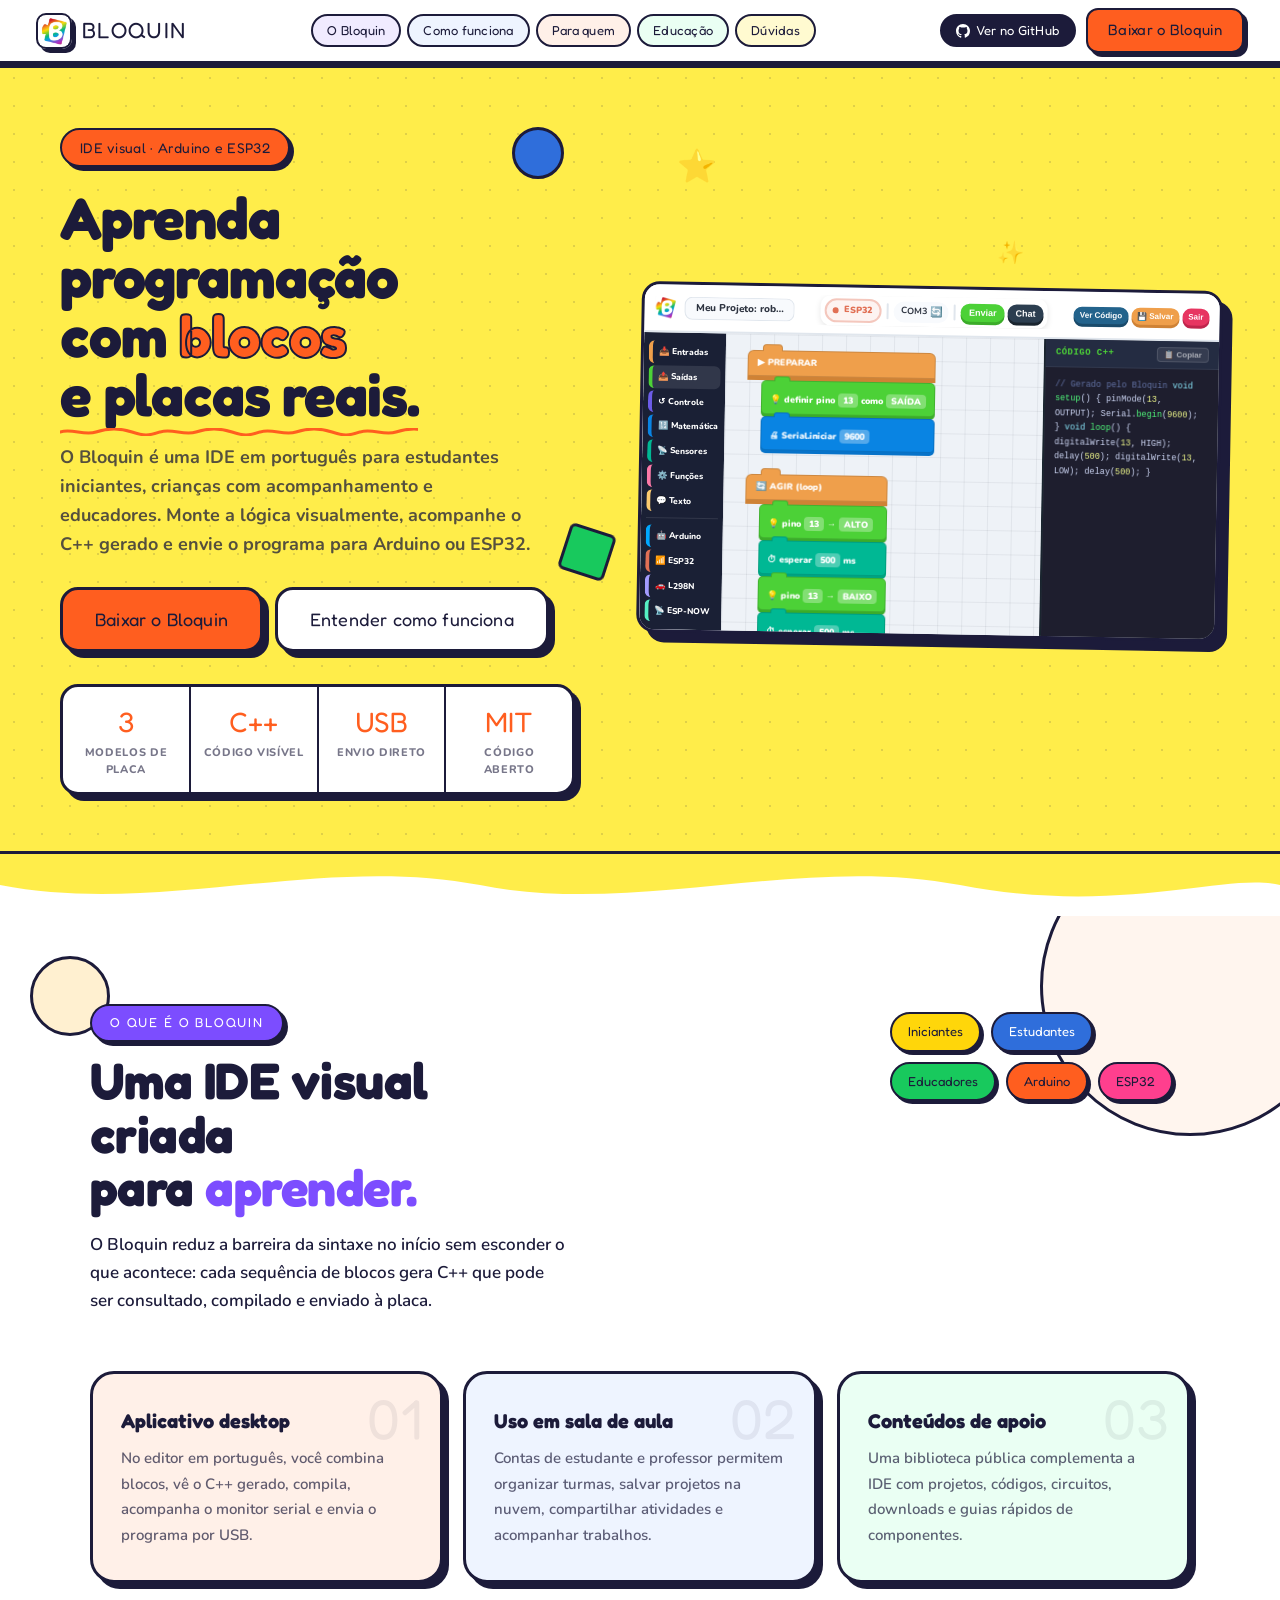
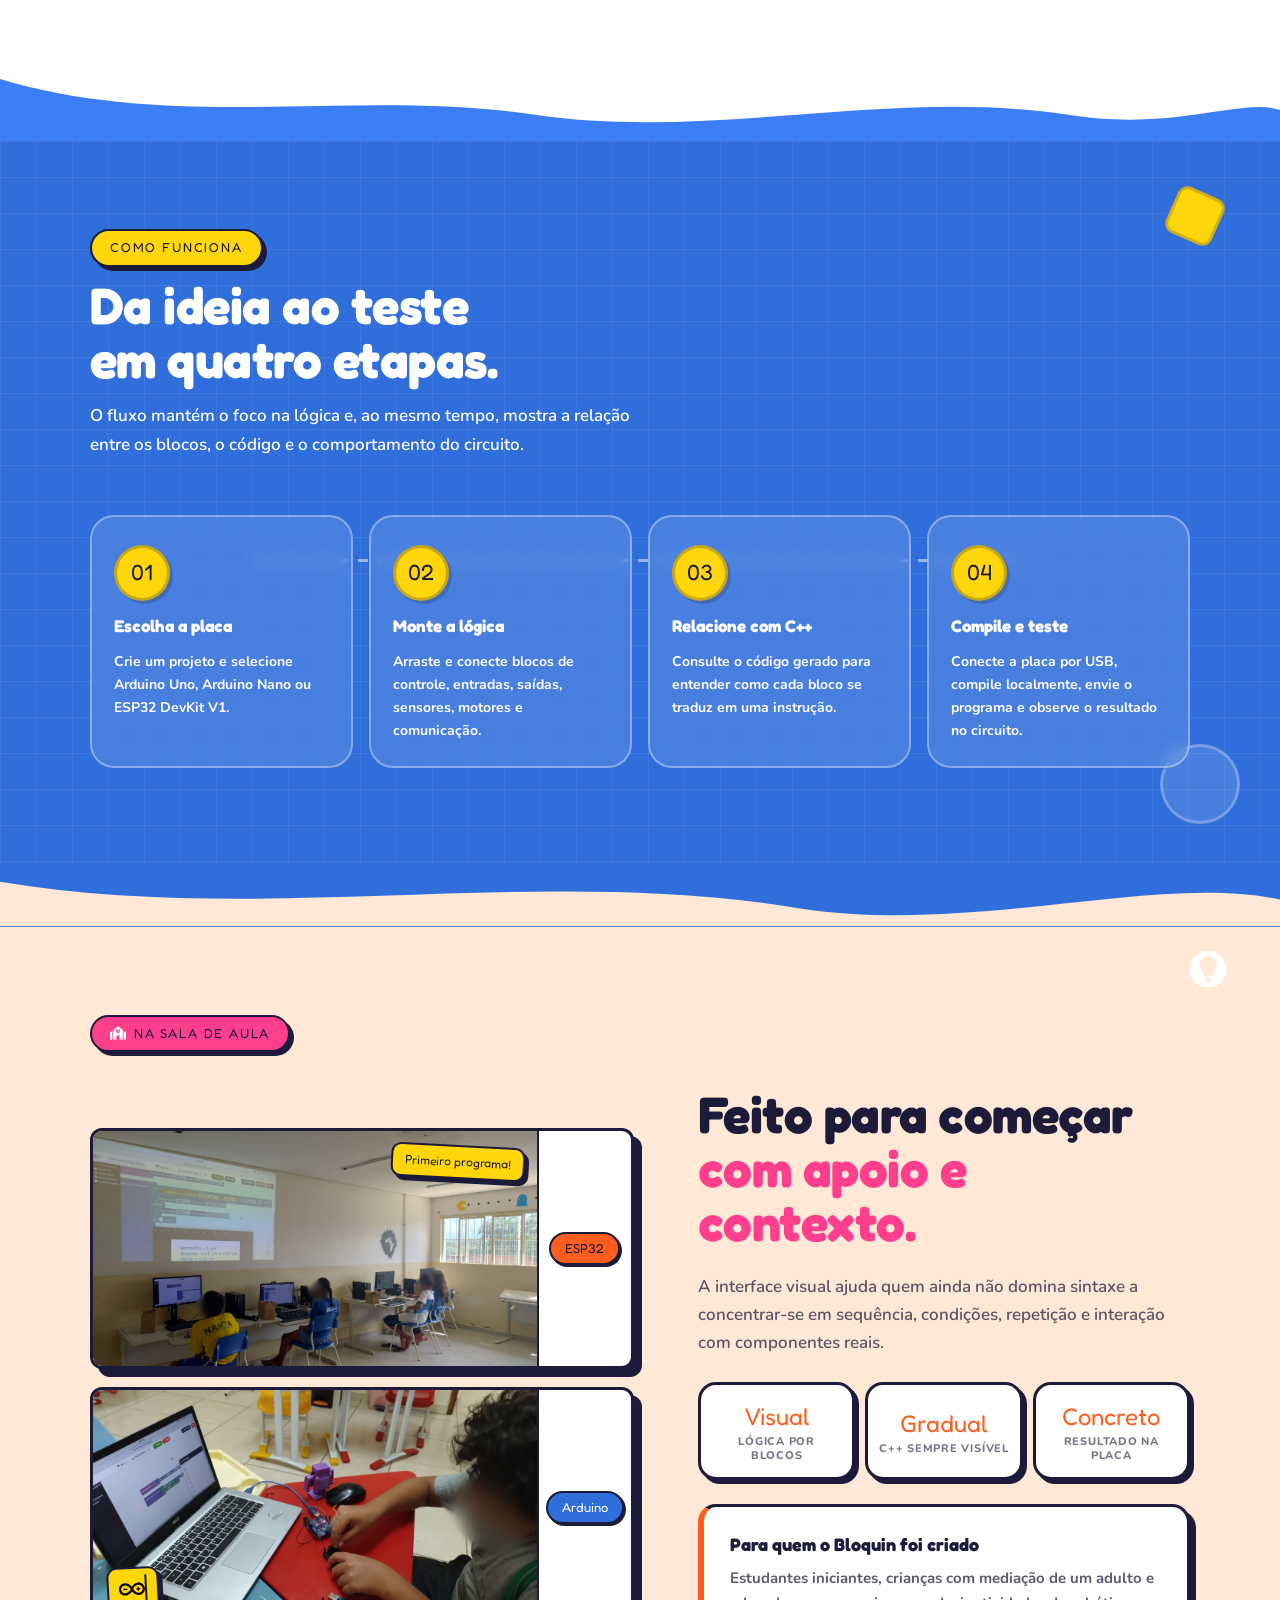
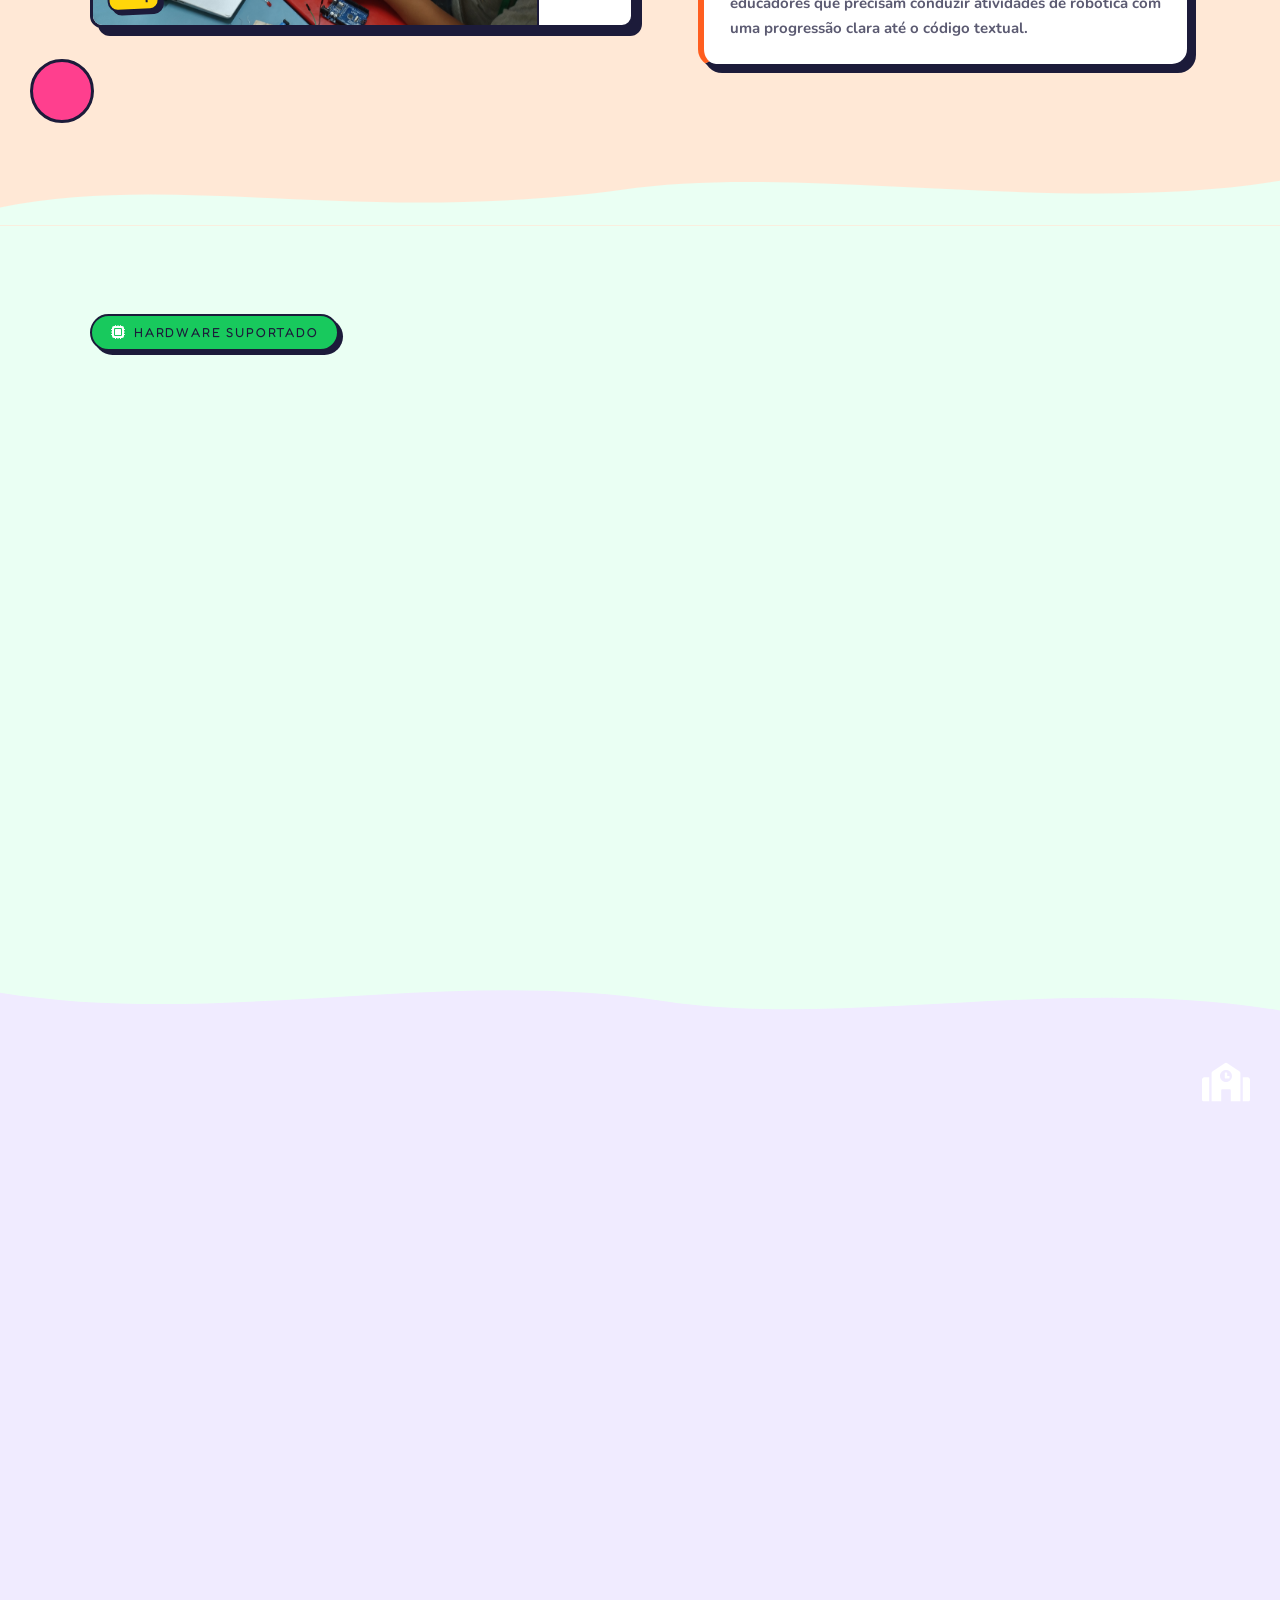
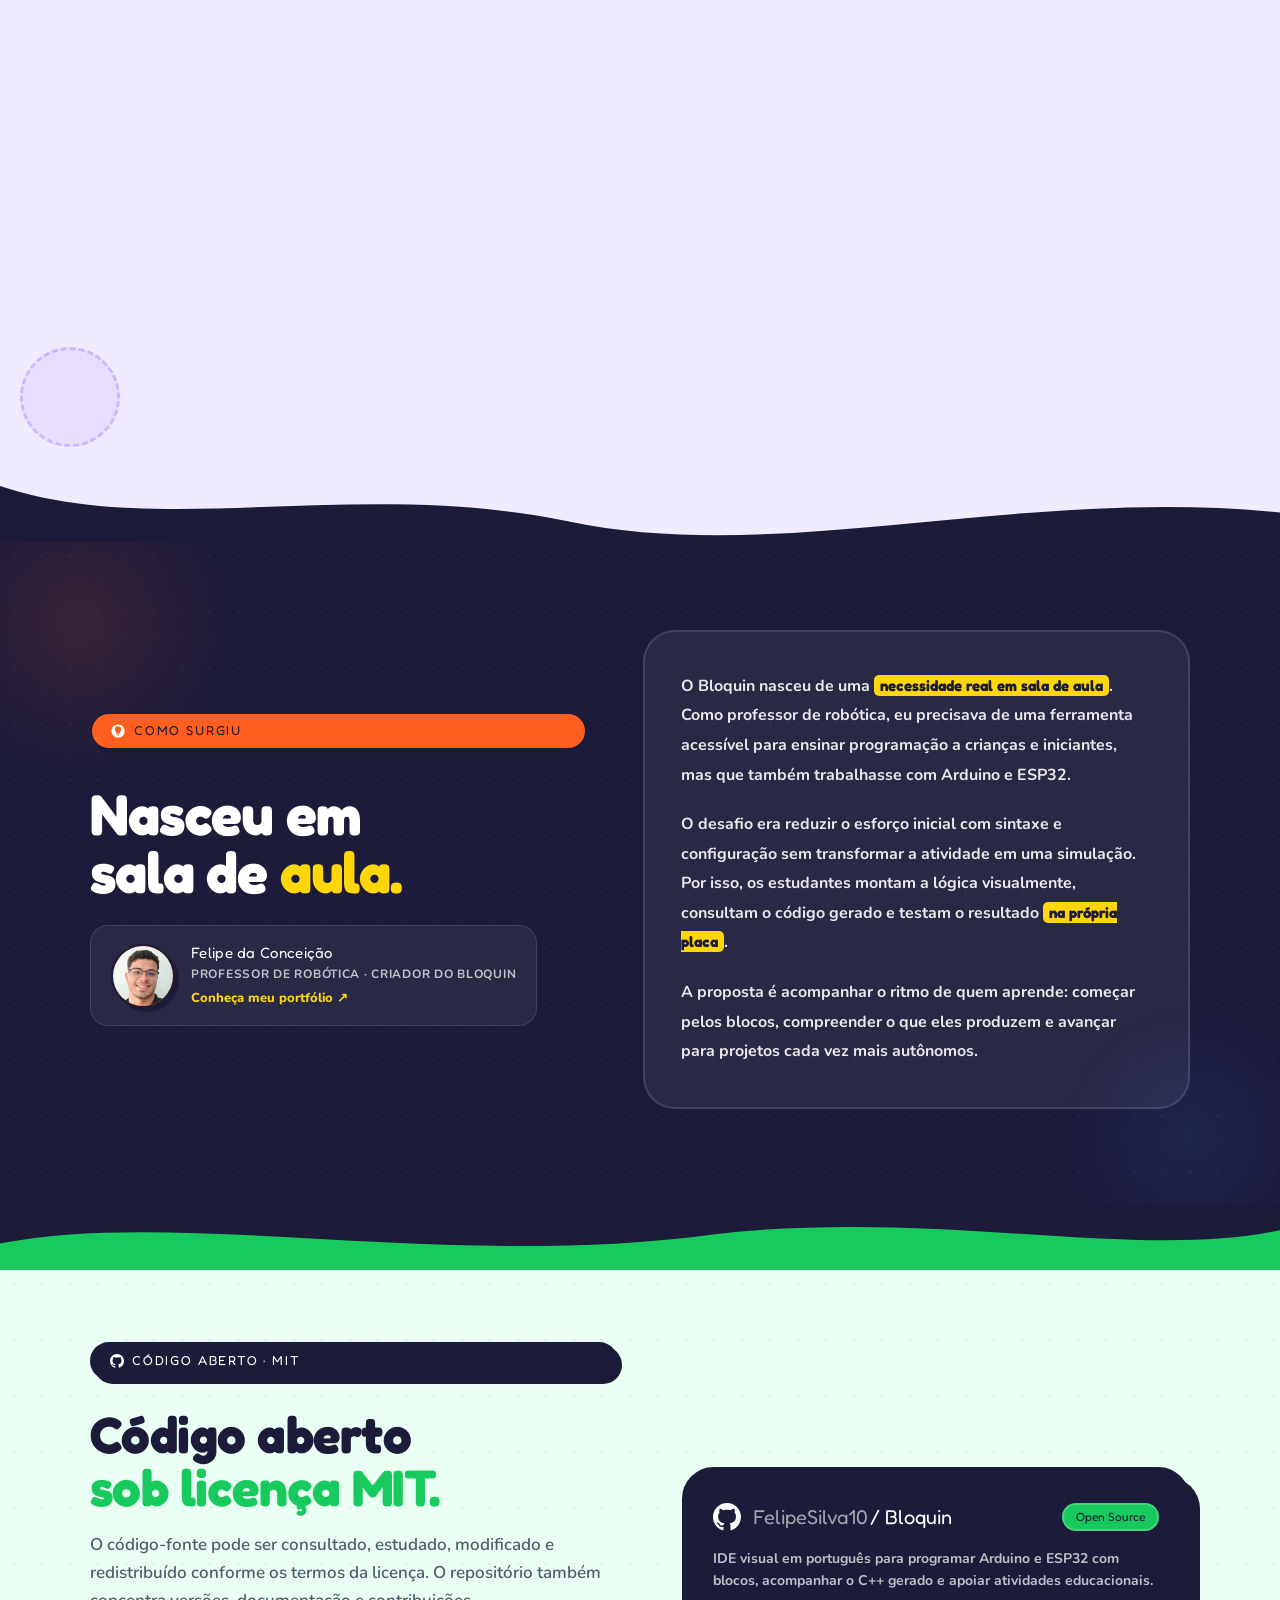
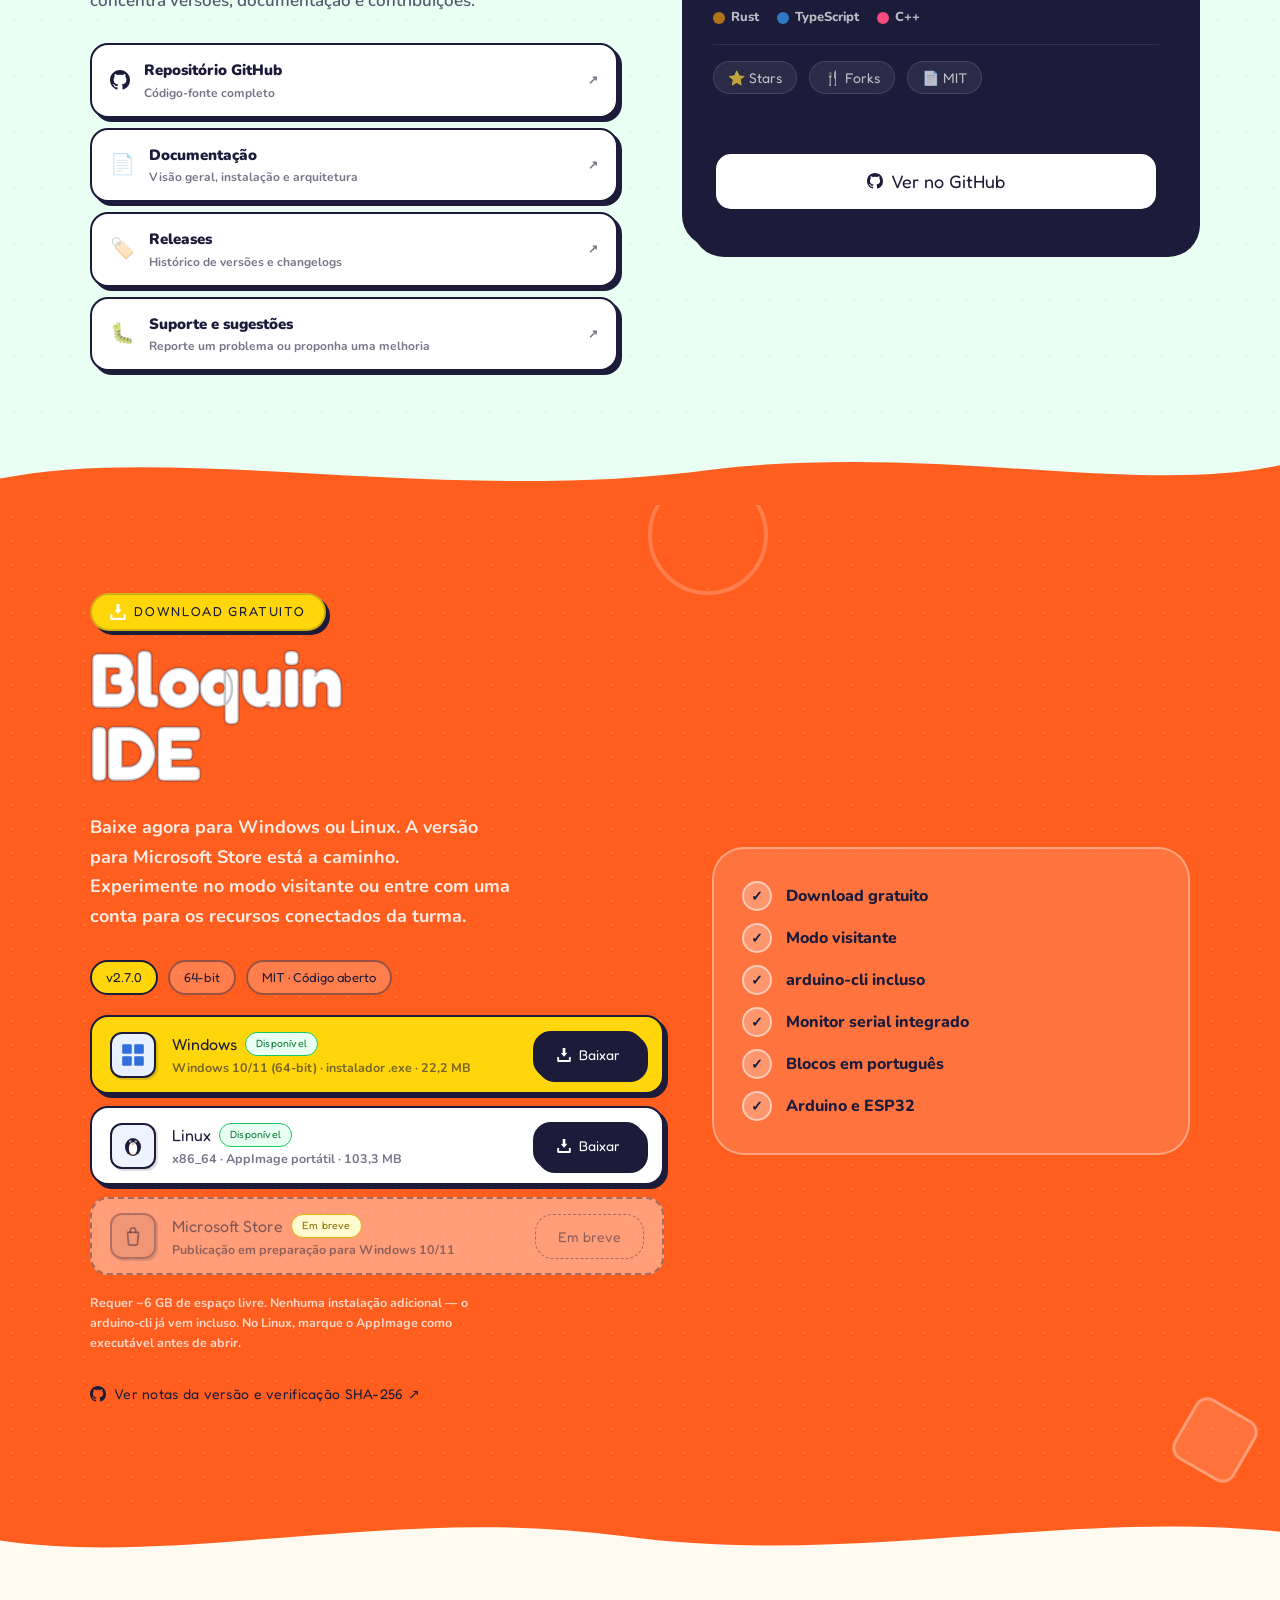
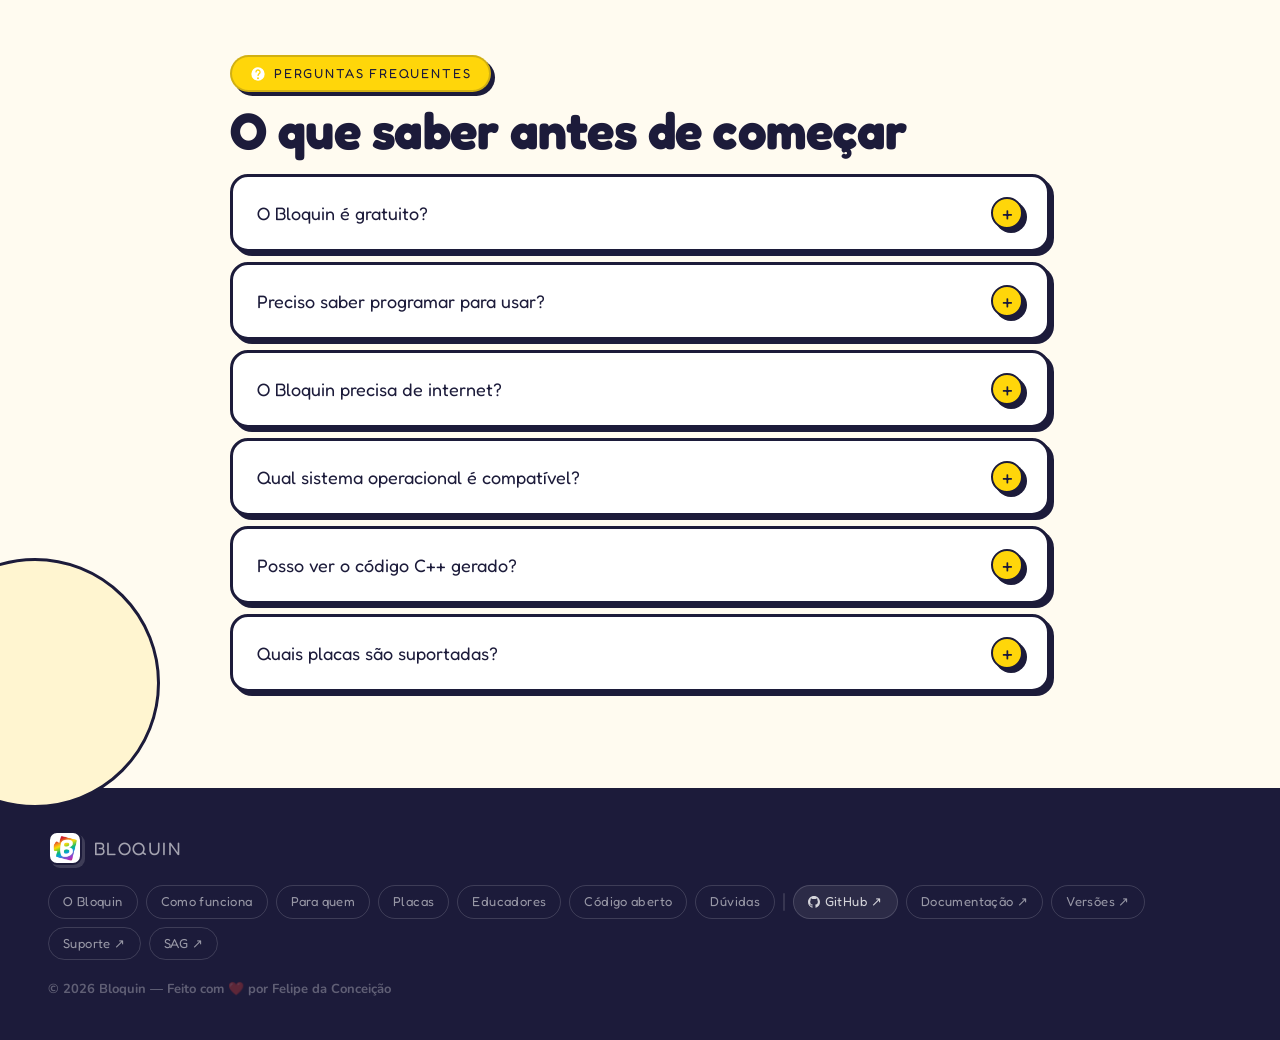
==== index.html @ bad565dc "Update version to 2.7.0 in README and index.html; adjust download links accordingly" ====
<!DOCTYPE html>
<html lang="pt-BR">
<head>
<meta charset="UTF-8">
<meta name="viewport" content="width=device-width, initial-scale=1.0">
<link rel="shortcut icon" href="public/favicon.png">
<title>Bloquin — IDE visual para Arduino e ESP32</title>
<meta name="description" content="IDE visual em português para aprender programação com Arduino e ESP32. Monte projetos com blocos, acompanhe o código C++ e envie o programa para a placa.">
<meta name="keywords" content="bloquin, arduino, esp32, programação em blocos, ide arduino para crianças, robótica educacional gratuita, programação visual esp32, scratch arduino, ide arduino em português, ensino de robótica">
<meta name="author" content="Felipe da Conceição Silva">
<meta name="robots" content="index, follow">
<meta name="theme-color" content="#FF5E1F">
<link rel="canonical" href="https://bloquin.online/">

<!-- Open Graph -->
<meta property="og:type" content="website">
<meta property="og:url" content="https://bloquin.online/">
<meta property="og:title" content="Bloquin — IDE visual para Arduino e ESP32">
<meta property="og:description" content="Uma IDE em português para aprender programação com blocos, entender o C++ gerado e testar projetos em placas reais.">
<meta property="og:image" content="https://bloquin.online/assets/Logo_Bloquin.png">
<meta property="og:image:width" content="2048">
<meta property="og:image:height" content="2048">
<meta property="og:image:alt" content="Bloquin IDE — Programação em blocos para Arduino e ESP32">
<meta property="og:locale" content="pt_BR">
<meta property="og:site_name" content="Bloquin IDE">

<!-- Twitter Card -->
<meta name="twitter:card" content="summary">
<meta name="twitter:title" content="Bloquin — IDE visual para Arduino e ESP32">
<meta name="twitter:description" content="Programe com blocos, acompanhe o C++ gerado e envie o projeto para Arduino ou ESP32.">
<meta name="twitter:image" content="https://bloquin.online/assets/Logo_Bloquin.png">
<meta name="twitter:image:alt" content="Bloquin IDE — Programação em blocos para Arduino e ESP32">

<!-- Schema: SoftwareApplication -->
<script type="application/ld+json">
{
  "@context": "https://schema.org",
  "@type": "SoftwareApplication",
  "name": "Bloquin IDE",
  "description": "IDE visual em português para aprender programação com blocos, acompanhar o código C++ gerado e enviar projetos para Arduino e ESP32.",
  "applicationCategory": "EducationalApplication",
  "operatingSystem": "Windows 10/11 (64-bit) e Linux x86_64",
  "inLanguage": "pt-BR",
  "isAccessibleForFree": true,
  "softwareVersion": "2.7.0",
  "downloadUrl": "https://github.com/FelipeSilva10/Bloquin/releases/latest",
  "screenshot": "https://bloquin.online/assets/Logo_Bloquin.png",
  "offers": {
    "@type": "Offer",
    "price": "0",
    "priceCurrency": "BRL"
  },
  "audience": {
    "@type": "EducationalAudience",
    "educationalRole": "student",
    "audienceType": "Estudantes iniciantes, crianças com acompanhamento e educadores"
  },
  "author": {
    "@type": "Person",
    "name": "Felipe da Conceição Silva",
    "jobTitle": "Professor de Robótica",
    "url": "https://github.com/FelipeSilva10"
  },
  "creator": {
    "@type": "Person",
    "name": "Felipe da Conceição Silva",
    "url": "https://github.com/FelipeSilva10",
    "sameAs": ["https://github.com/FelipeSilva10"]
  },
  "codeRepository": "https://github.com/FelipeSilva10/Bloquin",
  "license": "https://opensource.org/licenses/MIT",
  "releaseNotes": "https://github.com/FelipeSilva10/Bloquin/releases",
  "discussionUrl": "https://github.com/FelipeSilva10/Bloquin/issues",
  "developmentStatus": "Active",
  "programmingLanguage": ["Rust", "TypeScript", "C++"]
}
</script>

<!-- Schema: FAQPage -->
<script type="application/ld+json">
{
  "@context": "https://schema.org",
  "@type": "FAQPage",
  "mainEntity": [
    {
      "@type": "Question",
      "name": "O Bloquin é realmente gratuito?",
      "acceptedAnswer": {
        "@type": "Answer",
        "text": "Sim. O Bloquin é distribuído gratuitamente e seu código-fonte está disponível sob a licença MIT."
      }
    },
    {
      "@type": "Question",
      "name": "Precisa saber programar para usar o Bloquin?",
      "acceptedAnswer": {
        "@type": "Answer",
        "text": "Não. Quem está começando pode construir a lógica com blocos e consultar o código C++ gerado à medida que aprende."
      }
    },
    {
      "@type": "Question",
      "name": "O Bloquin precisa de internet?",
      "acceptedAnswer": {
        "@type": "Answer",
        "text": "A compilação e o envio para a placa são feitos localmente pelo aplicativo. Recursos conectados, como contas, projetos na nuvem e painel do professor, precisam de internet."
      }
    },
    {
      "@type": "Question",
      "name": "Qual sistema operacional é compatível com o Bloquin?",
      "acceptedAnswer": {
        "@type": "Answer",
        "text": "O Bloquin está disponível para Windows 10 e Windows 11 (64 bits), com instalador .exe, e para Linux x86_64, no formato AppImage. Uma versão para a Microsoft Store está em preparação."
      }
    },
    {
      "@type": "Question",
      "name": "Posso ver o código C++ que os blocos geram?",
      "acceptedAnswer": {
        "@type": "Answer",
        "text": "Sim. O Bloquin mostra o código C++ correspondente aos blocos, ajudando a relacionar a programação visual à textual."
      }
    },
    {
      "@type": "Question",
      "name": "Quais placas são suportadas pelo Bloquin?",
      "acceptedAnswer": {
        "@type": "Answer",
        "text": "A versão atual oferece suporte a Arduino Uno, Arduino Nano e ESP32 DevKit V1."
      }
    }
  ]
}
</script>

<link rel="preconnect" href="https://fonts.googleapis.com">
<link rel="preconnect" href="https://fonts.gstatic.com" crossorigin>
<link href="https://fonts.googleapis.com/css2?family=Fredoka+One&family=Nunito:wght@400;600;700;800;900&family=Space+Mono:wght@700&display=swap" rel="stylesheet">

<style>
/* ═══════════════════════════════
   TOKENS
═══════════════════════════════ */
:root {
  --orange:   #FF5E1F;
  --yellow:   #FFD60A;
  --blue:     #2F6EDB;
  --green:    #18C95D;
  --purple:   #7C4DFF;
  --pink:     #FF3F8E;
  --teal:     #00BFA5;
  --dark:     #1C1B3A;
  --cream:    #FFFBF0;
  --white:    #FFFFFF;

  --hero-bg:      #FFED4A;
  --what-bg:      #FFFFFF;
  --how-bg:       #2F6EDB;
  --students-bg:  #FFE8D6;
  --boards-bg:    #EAFFF3;
  --edu-bg:       #F0EBFF;
  --origin-bg:    #1C1B3A;
  --dl-bg:        #FF5E1F;
  --faq-bg:       #FFFBF0;
  --foot-bg:      #1C1B3A;

  --border:       3px solid var(--dark);
  --border-w:     2.5px solid var(--dark);
  --shadow-sm:    4px 4px 0 var(--dark);
  --shadow-md:    6px 6px 0 var(--dark);
  --shadow-lg:    8px 8px 0 var(--dark);
  --shadow-xl:    10px 10px 0 var(--dark);
  --r-sm: 12px;
  --r-md: 18px;
  --r-lg: 24px;
  --r-xl: 32px;

  /* Z-INDEX SYSTEM — keep content always above deco */
  --z-deco:    0;
  --z-content: 2;
  --z-card:    3;
  --z-nav:     300;
}

/* ═══════════════════════════════
   RESET + BASE
═══════════════════════════════ */
*, *::before, *::after { box-sizing: border-box; margin: 0; padding: 0; }
html { scroll-behavior: smooth; }
body {
  font-family: 'Nunito', sans-serif;
  background: var(--cream);
  color: var(--dark);
  min-height: 100vh;
  display: flex;
  flex-direction: column;
  overflow-x: hidden;
  line-height: 1.5;
}
img { display: block; max-width: 100%; }
a { text-decoration: none; color: inherit; }
section[id] { scroll-margin-top: 84px; }

.skip-link {
  position: fixed;
  top: 10px;
  left: 10px;
  z-index: calc(var(--z-nav) + 10);
  padding: 10px 14px;
  border: var(--border-w);
  border-radius: var(--r-sm);
  background: var(--dark);
  color: var(--white);
  font-weight: 900;
  transform: translateY(-160%);
  transition: transform 0.15s;
}
.skip-link:focus { transform: translateY(0); }

/* ── FOCO VISÍVEL — navegação por teclado ── */
:focus-visible {
  outline: 3px solid var(--orange);
  outline-offset: 3px;
  border-radius: 4px;
}
.btn:focus-visible,
.nav-pill:focus-visible,
.nav-dl:focus-visible {
  outline: 3px solid var(--dark);
  outline-offset: 3px;
}
.faq-q:focus-visible {
  outline: 3px solid var(--orange);
  outline-offset: -3px;
  border-radius: var(--r-md);
}

/* ═══════════════════════════════
   ANIMATIONS
═══════════════════════════════ */
@keyframes float-a  { 0%,100%{transform:translateY(0) rotate(0deg)} 50%{transform:translateY(-14px) rotate(4deg)} }
@keyframes float-b  { 0%,100%{transform:translateY(0) rotate(0deg)} 50%{transform:translateY(-10px) rotate(-5deg)} }
@keyframes float-c  { 0%,100%{transform:translateY(0) rotate(12deg)} 50%{transform:translateY(-18px) rotate(18deg)} }
@keyframes spin-lazy{ 0%{transform:rotate(0deg)} 100%{transform:rotate(360deg)} }
@keyframes bounce-in{ 0%{transform:scale(0.5) rotate(-15deg);opacity:0} 70%{transform:scale(1.08) rotate(3deg)} 100%{transform:scale(1) rotate(0deg);opacity:1} }
@keyframes wiggle    { 0%,100%{transform:rotate(-6deg)} 50%{transform:rotate(6deg)} }
@keyframes pulse-ring{ 0%{box-shadow:0 0 0 0 rgba(255,94,31,0.4)} 70%{box-shadow:0 0 0 16px rgba(255,94,31,0)} 100%{box-shadow:0 0 0 0 rgba(255,94,31,0)} }

/* ═══════════════════════════════
   DECO — always behind content
═══════════════════════════════ */
.deco {
  position: absolute;
  pointer-events: none;
  user-select: none;
  z-index: var(--z-deco); /* stays beneath all content */
}
.deco-circle { animation: float-b 6s ease-in-out infinite; border-radius: 50%; will-change: transform; }
.deco-square { animation: float-c 7s ease-in-out infinite; border-radius: 6px; will-change: transform; }

/* ═══════════════════════════════
   SHARED COMPONENTS
═══════════════════════════════ */
.sticker {
  display: inline-flex; align-items: center; gap: 7px;
  padding: 7px 18px;
  border: var(--border-w);
  border-radius: 100px;
  font-family: 'Fredoka One', cursive;
  font-size: 14px;
  box-shadow: var(--shadow-sm);
  letter-spacing: 0.02em;
  position: relative; z-index: var(--z-content);
}

.btn {
  display: inline-flex; align-items: center; gap: 10px;
  padding: 16px 32px;
  border: var(--border);
  border-radius: var(--r-md);
  font-family: 'Fredoka One', cursive;
  font-size: 18px;
  box-shadow: var(--shadow-md);
  transition: transform 0.1s, box-shadow 0.1s;
  cursor: pointer;
  white-space: nowrap;
  letter-spacing: 0.01em;
  position: relative; z-index: var(--z-content);
}
.btn:hover  { transform: translate(-2px,-2px); box-shadow: var(--shadow-lg); }
.btn:active { transform: translate(4px, 4px);  box-shadow: 2px 2px 0 var(--dark); }
.btn-orange { background: var(--orange); color: var(--dark); }
.btn-white  { background: var(--white);  color: var(--dark); }

.sec-eye {
  display: inline-flex; align-items: center; gap: 8px;
  font-family: 'Fredoka One', cursive;
  font-size: 13px; letter-spacing: 0.14em;
  text-transform: uppercase;
  margin-bottom: 12px;
  position: relative; z-index: var(--z-content);
}
.sec-title {
  font-family: 'Fredoka One', cursive;
  font-size: clamp(32px, 4vw, 52px);
  line-height: 1.05;
  letter-spacing: -0.01em;
  margin-bottom: 16px;
  position: relative; z-index: var(--z-content);
}
.sec-sub {
  font-size: 17px; font-weight: 600;
  line-height: 1.65;
  max-width: 540px;
  position: relative; z-index: var(--z-content);
}

.wave-wrap { line-height: 0; display: block; }

.reveal { opacity: 0; transform: translateY(30px); transition: opacity 0.6s ease, transform 0.6s cubic-bezier(.16,1,.3,1); }
.reveal.in { opacity: 1; transform: none; }
.reveal-d1 { transition-delay: 0.08s; }
.reveal-d2 { transition-delay: 0.16s; }
.reveal-d3 { transition-delay: 0.24s; }
.reveal-d4 { transition-delay: 0.32s; }

/* ═══════════════════════════════
   NAV
═══════════════════════════════ */
nav {
  position: sticky; top: 0; z-index: var(--z-nav);
  background: var(--white);
  border-bottom: var(--border);
  box-shadow: 0 4px 0 var(--dark);
  padding: 0 36px;
  height: 64px;
  display: flex; align-items: center; justify-content: space-between;
  gap: 20px;
}
.nav-brand {
  display: flex; align-items: center; gap: 10px;
  flex-shrink: 0;
}
.nav-logo-wrap {
  width: 36px; height: 36px;
  border: var(--border-w);
  border-radius: 10px;
  overflow: hidden;
  display: flex; align-items: center; justify-content: center;
  box-shadow: var(--shadow-sm);
  flex-shrink: 0;
}
.nav-logo-wrap img { width: 28px; height: 28px; object-fit: contain; }
.nav-wordmark {
  font-family: 'Fredoka One', cursive;
  font-size: 22px; color: var(--dark);
  letter-spacing: 0.06em;
}
.nav-links {
  display: flex; align-items: center; gap: 6px;
}
.nav-pill {
  font-family: 'Fredoka One', cursive;
  font-size: 13px;
  padding: 5px 14px;
  border: var(--border-w);
  border-radius: 100px;
  background: transparent;
  color: var(--dark);
  transition: background 0.15s, transform 0.12s, outline 0.1s;
  letter-spacing: 0.02em;
}
.nav-pill:hover,
.nav-pill[aria-current="true"] { transform: translateY(-1px); box-shadow: 2px 2px 0 var(--dark); }
.nav-pill.p-blue   { background: #EEF4FF; }
.nav-pill.p-green  { background: #EAFFF3; }
.nav-pill.p-purple { background: #F0EBFF; }
.nav-pill.p-orange { background: #FFF0E8; }
.nav-pill.p-yellow { background: #FFFAD0; }
.nav-pill.p-teal   { background: #E8FFFB; }
.nav-right { display: flex; align-items: center; gap: 10px; }
.nav-github {
  font-family: 'Fredoka One', cursive;
  font-size: 13px;
  padding: 5px 14px;
  border: var(--border-w);
  border-radius: 100px;
  background: var(--dark);
  color: #fff;
  transition: background 0.15s, transform 0.12s;
  letter-spacing: 0.02em;
  display: inline-flex; align-items: center; gap: 6px;
}
.nav-github:hover { background: #2c2b52; transform: scale(1.06); }
.nav-github svg { width: 14px; height: 14px; fill: currentColor; flex-shrink: 0; }
.nav-dl {
  font-family: 'Fredoka One', cursive;
  font-size: 15px;
  padding: 9px 20px;
  background: var(--orange);
  color: var(--dark);
  border: var(--border-w);
  border-radius: var(--r-sm);
  box-shadow: var(--shadow-sm);
  transition: transform 0.1s, box-shadow 0.1s;
  letter-spacing: 0.02em;
}
.nav-dl:hover  { transform: translate(-1px,-1px); box-shadow: var(--shadow-md); }
.nav-dl:active { transform: translate(3px,3px); box-shadow: none; }

/* ── HAMBURGER ── */
.nav-hamburger {
  display: none;
  flex-direction: column; justify-content: center; align-items: center; gap: 5px;
  width: 40px; height: 40px;
  background: var(--white); border: var(--border-w);
  border-radius: var(--r-sm); box-shadow: var(--shadow-sm);
  cursor: pointer; padding: 8px; flex-shrink: 0;
  transition: box-shadow 0.1s, transform 0.1s;
}
.nav-hamburger:hover { transform: translate(-1px,-1px); box-shadow: var(--shadow-md); }
.nav-hamburger:active { transform: translate(2px,2px); box-shadow: none; }
.nav-hamburger span {
  display: block; width: 20px; height: 2.5px;
  background: var(--dark); border-radius: 2px;
  transition: transform 0.25s ease, opacity 0.2s ease;
  transform-origin: center;
}
/* Estado aberto — X */
.nav-hamburger[aria-expanded="true"] span:nth-child(1) { transform: translateY(7.5px) rotate(45deg); }
.nav-hamburger[aria-expanded="true"] span:nth-child(2) { opacity: 0; transform: scaleX(0); }
.nav-hamburger[aria-expanded="true"] span:nth-child(3) { transform: translateY(-7.5px) rotate(-45deg); }

/* ── MENU MOBILE ── */
.nav-mobile {
  display: none;
  position: fixed; inset: 64px 0 0 0;
  background: var(--white); border-top: var(--border);
  z-index: calc(var(--z-nav) - 1);
  padding: 24px 20px;
  flex-direction: column; gap: 10px;
  overflow-y: auto;
  box-shadow: 0 8px 0 rgba(28,27,58,0.08);
}
.nav-mobile.open { display: flex; }
.nav-mobile-pill {
  font-family: 'Fredoka One', cursive;
  font-size: 20px; color: var(--dark);
  padding: 14px 20px;
  border: var(--border-w); border-radius: var(--r-md);
  background: transparent; display: block; width: 100%;
  text-align: left; cursor: pointer; text-decoration: none;
  transition: background 0.12s, transform 0.1s;
}
.nav-mobile-pill.p-purple { background: #F0EBFF; }
.nav-mobile-pill.p-blue   { background: #EEF4FF; }
.nav-mobile-pill.p-orange { background: #FFF0E8; }
.nav-mobile-pill.p-green  { background: #EAFFF3; }
.nav-mobile-pill.p-yellow { background: #FFFAD0; }
.nav-mobile-pill.p-teal   { background: #E8FFFB; }
.nav-mobile-pill:hover { transform: translate(-2px,-2px); box-shadow: var(--shadow-sm); }
.nav-mobile-dl {
  margin-top: 8px; padding: 16px 20px;
  background: var(--orange); color: var(--dark);
  border: var(--border); border-radius: var(--r-md);
  font-family: 'Fredoka One', cursive; font-size: 20px;
  text-align: center; box-shadow: var(--shadow-md); display: block;
  text-decoration: none;
  transition: transform 0.1s, box-shadow 0.1s;
}
.nav-mobile-dl:hover { transform: translate(-2px,-2px); box-shadow: var(--shadow-lg); }

/* ═══════════════════════════════
   HERO
═══════════════════════════════ */
#hero {
  background: var(--hero-bg);
  border-bottom: var(--border);
  padding: 64px 48px 56px;
  position: relative;
  overflow: hidden;
  min-height: 640px;
}
#hero::before {
  content: '';
  position: absolute; inset: 0;
  background-image: radial-gradient(circle, rgba(28,27,58,0.14) 1.5px, transparent 1.5px);
  background-size: 28px 28px;
  pointer-events: none;
  z-index: var(--z-deco);
}
.hero-grid {
  max-width: 1160px;
  margin: 0 auto;
  display: grid;
  grid-template-columns: minmax(0, 0.94fr) minmax(480px, 1.06fr);
  gap: clamp(36px, 5vw, 72px);
  align-items: center;
  position: relative; z-index: var(--z-content);
}
.hero-left { min-width: 0; }
.hero-eyebrow {
  background: var(--orange); color: var(--dark);
  border: var(--border-w); box-shadow: var(--shadow-sm);
  margin-bottom: 22px;
  animation: bounce-in 0.7s ease both;
}
.hero-h1 {
  font-family: 'Fredoka One', cursive;
  font-size: clamp(46px, 4.6vw, 68px);
  line-height: 1.0; letter-spacing: -0.02em;
  color: var(--dark);
  margin-bottom: 18px;
  animation: bounce-in 0.8s 0.1s ease both;
}
.hero-h1 em {
  font-style: normal; color: var(--orange);
  -webkit-text-stroke: 2px var(--dark);
}
.hero-h1 .underline-squiggle { display: inline; position: relative; }
.hero-h1 .underline-squiggle::after {
  content: '';
  position: absolute;
  bottom: -6px; left: 0; right: 0; height: 8px;
  background-image: url("data:image/svg+xml,%3Csvg viewBox='0 0 100 8' xmlns='http://www.w3.org/2000/svg'%3E%3Cpath d='M0 4 C12 0, 24 8, 36 4 S60 0, 72 4 S88 8, 100 4' stroke='%23FF5E1F' stroke-width='3' fill='none' stroke-linecap='round'/%3E%3C/svg%3E");
  background-repeat: repeat-x; background-size: 100px 8px;
}
.hero-sub {
  font-size: 18px; font-weight: 700;
  color: rgba(28,27,58,0.75);
  max-width: 470px; line-height: 1.62;
  margin-bottom: 28px;
  animation: bounce-in 0.8s 0.2s ease both;
}
.hero-btns {
  display: flex; gap: 12px; flex-wrap: wrap;
  margin-bottom: 32px;
  animation: bounce-in 0.8s 0.3s ease both;
}
.hero-stats {
  display: flex; gap: 0;
  border: var(--border); border-radius: var(--r-md);
  background: var(--white); overflow: hidden;
  box-shadow: var(--shadow-md);
  animation: bounce-in 0.8s 0.4s ease both;
}
.hero-stat {
  flex: 1; min-width: 0; padding: 14px 12px;
  border-right: var(--border-w);
  display: flex; flex-direction: column; align-items: center; gap: 2px;
}
.hero-stat:last-child { border-right: none; }
.hs-val { font-family: 'Fredoka One', cursive; font-size: 28px; color: var(--orange); }
.hs-key { font-size: 11px; font-weight: 800; text-align: center; color: rgba(28,27,58,0.6); text-transform: uppercase; letter-spacing: 0.06em; }

/* ═══════════════════════════════
   REAL BLOQUIN IDE PREVIEW
   Fiel ao App.css real do app
═══════════════════════════════ */
/* hero-right: contém o IDE preview */
.hero-right {
  position: relative;
  display: flex; align-items: center; justify-content: center;
  padding-bottom: 0; min-width: 0;
  animation: bounce-in 0.9s 0.15s ease both;
  z-index: var(--z-content);
}
.block-ide {
  background: #eef2f7;
  border: var(--border);
  border-radius: var(--r-md);
  box-shadow: var(--shadow-xl);
  width: 100%; max-width: 620px;
  overflow: hidden;
  transform: rotate(1deg);
  position: relative; z-index: var(--z-card);
  display: flex; flex-direction: column;
  min-width: 0; /* prevents flex overflow */
}
/* Topbar — idêntica ao .topbar real */
.ide-topbar {
  min-height: 48px; background: #ffffff;
  display: flex; align-items: center; justify-content: space-between;
  padding: 6px 10px; border-bottom: 2px solid #e0e6ed; gap: 6px;
  box-shadow: 0 4px 15px rgba(0,0,0,0.04);
  flex-shrink: 0; overflow: hidden;
}
.ide-tb-left {
  display: flex; align-items: center; gap: 8px;
  flex: 0 0 auto; /* não expande — só ocupa o necessário */
  min-width: 0; overflow: hidden;
}
.ide-logo-wrap { display: flex; align-items: center; flex-shrink: 0; }
.ide-project-badge {
  background: #f8fafd; border: 1.5px solid #e0e6ed;
  border-radius: 8px; padding: 3px 10px;
  font-size: 10px; font-weight: 800; color: #2f3542;
  white-space: nowrap; overflow: hidden; text-overflow: ellipsis;
  max-width: 110px; flex-shrink: 1;
}
.ide-tb-center {
  display: flex; justify-content: center; align-items: center;
  flex: 1 1 auto; min-width: 0; overflow: hidden;
}
.ide-hw-controls {
  display: flex; align-items: center; background: #fff;
  padding: 3px 4px; gap: 3px; border-radius: 10px;
  box-shadow: 0 2px 6px rgba(0,0,0,0.1);
  flex-wrap: nowrap; overflow: hidden;
}
.ide-board-badge {
  display: flex; align-items: center; gap: 5px;
  border-radius: 100px; padding: 3px 8px 3px 6px;
  font-weight: 900; font-size: 9px; flex-shrink: 0;
}
.ide-board-dot { width: 6px; height: 6px; border-radius: 50%; flex-shrink: 0; display: inline-block; }
.ide-ctrl-div { width: 2px; height: 16px; background: #e0e6ed; margin: 0 2px; border-radius: 2px; flex-shrink: 0; }
.ide-ctrl-group {
  display: flex; align-items: center; gap: 3px;
  background: #f8fafd; border-radius: 70px; padding: 3px 7px;
  font-size: 10px; font-weight: 700; color: #2f3542; flex-shrink: 0;
}
.ide-port-label { font-size: 9px; font-weight: 700; }
.ide-refresh { font-size: 10px; cursor: pointer; }
.ide-btn-send, .ide-btn-chat, .ide-btn-code, .ide-btn-save, .ide-btn-exit {
  border: none; border-radius: 100px; padding: 4px 8px;
  font-size: 9px; font-weight: 800; cursor: default; color: white;
  box-shadow: 0 3px 0 rgba(0,0,0,0.2); flex-shrink: 0; white-space: nowrap;
}
.ide-btn-send  { background: #4cd137; box-shadow: 0 3px 0 #3bac29; }
.ide-btn-chat  { background: #2c3e50; box-shadow: 0 3px 0 #1a252f; }
.ide-tb-right  {
  display: flex; align-items: center; gap: 3px;
  flex: 0 0 auto; /* não expande — fica à direita */
  flex-shrink: 0;
}
.ide-btn-code  { background: #23638c; box-shadow: 0 3px 0 #1a4b6b; font-size: 8px; padding: 4px 6px; }
.ide-btn-save  { background: #ef9f4b; box-shadow: 0 3px 0 #cf8235; font-size: 8px; padding: 4px 6px; }
.ide-btn-exit  { background: #e73561; box-shadow: 0 3px 0 #bf254c; font-size: 8px; padding: 4px 6px; }
/* Workspace: toolbox + canvas (horizontal split) */
.ide-workspace { display: flex; flex: 1; overflow: hidden; height: 330px; }
/* Toolbox — dark sidebar real */
.ide-toolbox {
  width: 82px; flex-shrink: 0;
  background: #1a2035; padding: 8px 5px;
  display: flex; flex-direction: column; gap: 2px;
  overflow: hidden;
}
.ide-toolbox-cat {
  font-family: 'Nunito', sans-serif; font-weight: 800;
  font-size: 8.5px; color: #ffffff;
  padding: 5px 6px; border-radius: 6px;
  cursor: pointer; white-space: nowrap;
  transition: background 0.12s;
}
.ide-toolbox-cat:hover, .ide-toolbox-cat.active { background: rgba(255,255,255,0.1); }
.ide-toolbox-divider { height: 1px; background: rgba(255,255,255,0.1); margin: 4px 0; }
/* Canvas — grid background like real workspace */
.ide-canvas-real {
  flex: 1; position: relative; overflow: hidden; min-width: 0;
  background: #eef2f7;
  background-image:
    linear-gradient(rgba(47,53,66,0.07) 1px, transparent 1px),
    linear-gradient(90deg, rgba(47,53,66,0.07) 1px, transparent 1px);
  background-size: 24px 24px;
}
/* Real Blockly blocks */
.ide-root-block {
  position: absolute;
  display: flex; flex-direction: column;
  left: var(--blk-x, 16px); top: var(--blk-y, 16px);
  min-width: 0;
}
.ide-blk-header {
  background: var(--blk-color, #ef9f4b);
  border: 1.5px solid rgba(0,0,0,0.15);
  border-radius: 6px 6px 0 0;
  padding: 5px 9px; display: flex; align-items: center; gap: 5px;
  box-shadow: 0 4px 0 var(--blk-shadow, #cf8235);
  position: relative;
}
.ide-blk-hat {
  display: block; position: absolute;
  top: -7px; left: 14px; width: 20px; height: 7px;
  background: var(--blk-color, #ef9f4b);
  border: 1.5px solid rgba(0,0,0,0.15); border-bottom: none;
  border-radius: 4px 4px 0 0;
}
.ide-blk-label {
  font-family: 'Nunito', sans-serif; font-weight: 900;
  font-size: 9px; color: white; white-space: nowrap;
}
.ide-val {
  background: rgba(255,255,255,0.3); border-radius: 4px;
  padding: 1px 5px; font-weight: 900;
}
.ide-blk-body { display: flex; flex-direction: column; gap: 2px; padding: 4px 0 4px 14px; }
.ide-blk-child {
  background: var(--blk-color, #4cd137);
  border: 1.5px solid rgba(0,0,0,0.15);
  border-radius: 5px; padding: 4px 8px;
  box-shadow: 0 3px 0 var(--blk-shadow, #3bac29);
  position: relative;
}
.ide-blk-child::before {
  content: ''; position: absolute;
  top: -5px; left: 12px; width: 16px; height: 5px;
  background: var(--blk-color); border: 1.5px solid rgba(0,0,0,0.15);
  border-bottom: none; border-radius: 3px 3px 0 0;
}
/* Code panel — direita, dark */
.ide-code-panel {
  width: 175px; flex-shrink: 0;
  background: #2f3542; border-left: 2px solid #1a252f;
  display: flex; flex-direction: column; overflow: hidden;
}
.ide-code-header {
  background: #242c42; padding: 6px 10px;
  display: flex; align-items: center; justify-content: space-between;
  border-bottom: 1px solid rgba(255,255,255,0.06);
}
.ide-code-label {
  font-family: 'JetBrains Mono', monospace;
  font-size: 9px; font-weight: 700; color: #4cd137;
  text-transform: uppercase; letter-spacing: 0.05em;
}
.ide-code-copy {
  background: rgba(255,255,255,0.08); border: 1px solid rgba(255,255,255,0.12);
  border-radius: 4px; color: rgba(255,255,255,0.6);
  font-size: 8px; font-weight: 700; cursor: default; padding: 2px 6px;
  box-shadow: none;
}
.ide-code-pre {
  flex: 1; padding: 10px; overflow: hidden;
  font-family: 'JetBrains Mono', 'Courier New', monospace;
  font-size: 8.5px; line-height: 1.7; color: #cdd6f4;
  background: #1e1e2e;
}


/* Hero deco — all z-index: 0 */
.hero-star-1 { top: 10%; right: 44%; font-size: 32px; animation: float-a 4s ease-in-out infinite; }
.hero-star-2 { top: 22%; right: 20%; font-size: 22px; animation: float-b 5s 1s ease-in-out infinite; }
.hero-star-3 { bottom: 30%; left: 52%; font-size: 20px; animation: float-c 6s 0.5s ease-in-out infinite; }
.hero-dot-1 {
  width: 52px; height: 52px; background: var(--blue);
  border: var(--border); top: 8%; left: 40%;
  animation: float-b 5s ease-in-out infinite;
}
.hero-dot-2 {
  width: 36px; height: 36px; background: var(--pink);
  border: var(--border); bottom: 38%; right: 12%;
  animation: float-a 6s 2s ease-in-out infinite;
}
.hero-sq-1 {
  width: 48px; height: 48px; background: var(--green);
  border: var(--border); transform: rotate(18deg);
  bottom: 35%; left: 44%;
  animation: float-c 7s ease-in-out infinite;
}

/* ═══════════════════════════════
   WHAT
═══════════════════════════════ */
#what {
  background: var(--what-bg);
  padding: 88px 48px 96px;
  position: relative; overflow: hidden;
}
#what::before {
  content: '';
  position: absolute; width: 300px; height: 300px;
  border-radius: 50%; background: #FFF5EE; border: var(--border);
  top: -80px; right: -60px;
  pointer-events: none; z-index: var(--z-deco);
}
.what-inner { max-width: 1100px; margin: 0 auto; position: relative; z-index: var(--z-content); }
.what-header {
  display: flex; align-items: flex-start; justify-content: space-between;
  gap: 32px; flex-wrap: wrap; margin-bottom: 56px;
}
.what-header-left { max-width: 480px; }
.what-header .sec-eye { background: var(--purple); color: #fff; }
.what-tag-cluster {
  display: flex; flex-wrap: wrap; gap: 10px; align-items: flex-start;
  padding-top: 8px; max-width: 300px;
}
.tag-chip {
  font-family: 'Fredoka One', cursive; font-size: 13px;
  padding: 8px 16px; border: var(--border-w); border-radius: 100px;
  box-shadow: 3px 3px 0 var(--dark);
  animation: wiggle 4s ease-in-out infinite;
}
.tag-chip:nth-child(2) { animation-delay: 0.8s; }
.tag-chip:nth-child(3) { animation-delay: 1.6s; }
.tag-chip:nth-child(4) { animation-delay: 2.4s; }
.tag-chip:nth-child(5) { animation-delay: 0.4s; }
.tag-chip.tc-yellow { background: var(--yellow); color: var(--dark); }
.tag-chip.tc-blue   { background: var(--blue); color: #fff; }
.tag-chip.tc-green  { background: var(--green); color: var(--dark); }
.tag-chip.tc-pink   { background: var(--pink); color: var(--dark); }
.tag-chip.tc-orange { background: var(--orange); color: var(--dark); }
.what-cards {
  display: grid; grid-template-columns: repeat(3, 1fr); gap: 20px;
}
.what-card {
  border-radius: var(--r-lg); border: var(--border); padding: 32px 28px;
  box-shadow: var(--shadow-md);
  transition: transform 0.2s cubic-bezier(.34,1.56,.64,1), box-shadow 0.18s;
  position: relative; overflow: hidden;
  z-index: var(--z-card);
}
.what-card:hover { transform: translate(-3px,-5px) rotate(-1deg); box-shadow: var(--shadow-xl); }
.wc-icon {
  width: 58px; height: 58px; border-radius: var(--r-sm); border: var(--border-w);
  display: flex; align-items: center; justify-content: center; font-size: 26px;
  margin-bottom: 20px; box-shadow: var(--shadow-sm);
}
.wc-num {
  position: absolute; top: 16px; right: 18px;
  font-family: 'Fredoka One', cursive; font-size: 56px;
  color: rgba(28,27,58,0.07); line-height: 1;
}
.wc-title { font-family: 'Fredoka One', cursive; font-size: 20px; margin-bottom: 10px; }
.wc-desc  { font-size: 15px; font-weight: 600; color: rgba(28,27,58,0.7); line-height: 1.7; }
.wc-1 { background: #FFF0E8; } .wc-1 .wc-icon { background: var(--orange); color: var(--dark); }
.wc-2 { background: #EEF4FF; transform: rotate(1deg); }
.wc-2:hover { transform: translate(-3px,-5px) rotate(-0.5deg); }
.wc-2 .wc-icon { background: var(--blue); color: #fff; }
.wc-3 { background: #EAFFF3; transform: rotate(-1.5deg); }
.wc-3:hover { transform: translate(-3px,-5px) rotate(0.5deg); }
.wc-3 .wc-icon { background: var(--green); color: var(--dark); }

/* ═══════════════════════════════
   HOW
═══════════════════════════════ */
#how {
  background: var(--how-bg);
  padding: 88px 48px 96px;
  position: relative; overflow: hidden;
}
#how::before {
  content: '';
  position: absolute; inset: 0;
  background-image:
    linear-gradient(rgba(255,255,255,0.07) 1px, transparent 1px),
    linear-gradient(90deg, rgba(255,255,255,0.07) 1px, transparent 1px);
  background-size: 36px 36px;
  pointer-events: none; z-index: var(--z-deco);
}
.how-inner { max-width: 1100px; margin: 0 auto; position: relative; z-index: var(--z-content); }
.how-inner .sec-eye { background: var(--yellow); color: var(--dark); }
.how-inner .sec-title { color: #fff; }
.how-inner .sec-sub   { color: #fff; margin-bottom: 56px; }
.steps-row {
  display: grid; grid-template-columns: repeat(4, 1fr); gap: 16px; position: relative;
}
.steps-row::before {
  content: '';
  position: absolute;
  top: 44px; left: calc(12.5% + 30px); right: calc(12.5% + 30px);
  height: 3px;
  background: repeating-linear-gradient(90deg, rgba(255,255,255,0.5) 0, rgba(255,255,255,0.5) 10px, transparent 10px, transparent 20px);
  z-index: var(--z-deco);
}
.step-card {
  background: rgba(255,255,255,0.12);
  border: 2.5px solid rgba(255,255,255,0.35);
  border-radius: var(--r-lg); padding: 28px 22px 24px;
  display: flex; flex-direction: column; gap: 12px;
  position: relative; z-index: var(--z-card);
  -webkit-backdrop-filter: blur(8px);
  backdrop-filter: blur(8px);
  transition: transform 0.2s cubic-bezier(.34,1.56,.64,1), background 0.2s;
}
.step-card:hover { background: rgba(255,255,255,0.22); transform: translateY(-6px); }
.step-num-wrap { display: flex; align-items: center; gap: 12px; }
.step-num {
  width: 56px; height: 56px; border-radius: 50%;
  background: var(--yellow); border: 3px solid rgba(28,27,58,0.25);
  display: flex; align-items: center; justify-content: center;
  font-family: 'Fredoka One', cursive; font-size: 22px; color: var(--dark);
  box-shadow: 3px 3px 0 rgba(28,27,58,0.2); flex-shrink: 0;
}
.step-icon { font-size: 28px; }
.step-title { font-family: 'Fredoka One', cursive; font-size: 17px; color: #fff; }
.step-desc  { font-size: 14px; font-weight: 700; color: #fff; line-height: 1.65; }

/* How deco */
.how-deco-1 {
  width: 80px; height: 80px; border-radius: 50%;
  background: rgba(255,255,255,0.12); border: 3px solid rgba(255,255,255,0.25);
  bottom: 40px; right: 40px;
}
.how-deco-2 {
  width: 50px; height: 50px; background: var(--yellow);
  border: 3px solid rgba(28,27,58,0.2); border-radius: 10px;
  transform: rotate(24deg); top: 50px; right: 60px;
}

/* ═══════════════════════════════
   STUDENTS
═══════════════════════════════ */
#alunos {
  background: var(--students-bg);
  padding: 88px 48px 96px;
  position: relative; overflow: hidden;
}
.alunos-inner { max-width: 1100px; margin: 0 auto; position: relative; z-index: var(--z-content); }
.alunos-inner .sec-eye { background: var(--pink); color: var(--dark); }
.alunos-layout {
  display: grid;
  grid-template-columns: minmax(0, 1.05fr) minmax(0, 0.95fr);
  gap: clamp(32px, 5vw, 64px);
  align-items: center;
}
.alunos-gallery {
  height: 500px;
  display: grid;
  grid-template-rows: repeat(2, minmax(0, 1fr));
  gap: 18px;
}
.polaroid {
  background: var(--white); border: var(--border); box-shadow: var(--shadow-lg);
  border-radius: var(--r-sm); overflow: hidden;
  transition: transform 0.25s cubic-bezier(.34,1.56,.64,1), box-shadow 0.2s;
  position: relative; z-index: var(--z-card);
  display: grid;
  grid-template-columns: minmax(0, 1fr) 92px;
  min-width: 0;
}
.polaroid:hover { transform: rotate(0deg) scale(1.03) !important; box-shadow: var(--shadow-xl); }
.polaroid img {
  width: 100%; height: 100%; min-height: 0;
  object-fit: cover; display: block;
  border-right: var(--border-w);
}
.polaroid-label {
  padding: 12px 8px;
  display: flex; align-items: center; justify-content: center;
}
.pol-sticker {
  font-family: 'Fredoka One', cursive; font-size: 13px;
  padding: 5px 14px; border: var(--border-w); border-radius: 100px;
  box-shadow: 2px 2px 0 var(--dark);
}
.pol-sticker.s-orange { background: var(--orange); color: var(--dark); }
.pol-sticker.s-blue   { background: var(--blue); color: #fff; }
.photo-sticker {
  position: absolute; font-size: 28px;
  background: var(--yellow); border: 2.5px solid var(--dark);
  border-radius: 10px; padding: 6px 10px; box-shadow: var(--shadow-sm);
  z-index: var(--z-card);
  animation: float-a 4s ease-in-out infinite;
}
.ps-1 { top: 14px; right: 106px; transform: rotate(3deg); font-family: 'Fredoka One', cursive; font-size: 12px; padding: 6px 12px; }
.ps-2 { bottom: 14px; left: 14px; transform: rotate(-3deg); }
.alunos-right { display: flex; flex-direction: column; gap: 24px; }
.alunos-right .sec-title { margin-bottom: 0; }
.quote-card {
  background: var(--white); border: var(--border); border-left: 6px solid var(--orange);
  border-radius: var(--r-md); box-shadow: var(--shadow-md); padding: 24px 26px;
}
.quote-card blockquote { font-size: 17px; font-weight: 700; font-style: italic; color: var(--dark); line-height: 1.65; margin-bottom: 12px; }
.quote-card cite { font-size: 13px; font-weight: 800; color: var(--orange); text-transform: uppercase; letter-spacing: 0.07em; }
.quote-title { display: block; font-family: 'Fredoka One', cursive; font-size: 18px; margin-bottom: 8px; }
.quote-card p { color: rgba(28,27,58,0.72); font-size: 15px; font-weight: 700; line-height: 1.65; }
.stat-pills {
  display: grid;
  grid-template-columns: repeat(3, minmax(0, 1fr));
  gap: 10px;
}
.stat-pill {
  display: flex; flex-direction: column; align-items: center; justify-content: center;
  background: var(--white); border: var(--border); border-radius: var(--r-md);
  box-shadow: var(--shadow-sm); padding: 14px 10px;
  min-width: 0; min-height: 86px; text-align: center;
}
.sp-val { font-family: 'Fredoka One', cursive; font-size: clamp(19px, 2vw, 24px); color: var(--orange); }
.sp-key { font-size: 11px; font-weight: 800; line-height: 1.3; text-transform: uppercase; letter-spacing: 0.07em; color: rgba(28,27,58,0.6); }

/* Alunos deco */
.al-deco-1 { font-size: 48px; top: 20px; right: 50px; animation: float-a 5s ease-in-out infinite; }
.al-deco-2 {
  width: 64px; height: 64px; border-radius: 50%;
  background: var(--pink); border: var(--border);
  bottom: 40px; left: 30px;
  animation: float-b 6s ease-in-out infinite;
}

/* ═══════════════════════════════
   BOARDS
═══════════════════════════════ */
#boards {
  background: var(--boards-bg); padding: 88px 48px 96px; position: relative;
}
.boards-inner { max-width: 1100px; margin: 0 auto; position: relative; z-index: var(--z-content); }
.boards-inner .sec-eye { background: var(--green); color: var(--dark); }
.boards-grid { display: grid; grid-template-columns: 1fr 1fr; gap: 24px; }
.board-card {
  background: var(--white); border: var(--border); border-radius: var(--r-lg);
  box-shadow: var(--shadow-md); padding: 36px;
  display: flex; gap: 24px; align-items: flex-start;
  transition: transform 0.2s cubic-bezier(.34,1.56,.64,1), box-shadow 0.18s;
  position: relative; z-index: var(--z-card);
}
.board-card:hover { transform: translate(-3px,-4px); box-shadow: var(--shadow-xl); }
.board-icon-wrap {
  width: 88px; height: 88px; flex-shrink: 0;
  border: var(--border); border-radius: var(--r-md);
  display: flex; align-items: center; justify-content: center;
  font-size: 32px; box-shadow: var(--shadow-sm);
}
.bc-1 .board-icon-wrap { background: #E8F5FF; }
.bc-2 .board-icon-wrap { background: #FFF0E8; }
.board-name { font-family: 'Fredoka One', cursive; font-size: 26px; margin-bottom: 8px; }
.board-desc { font-size: 15px; font-weight: 600; color: rgba(28,27,58,0.7); margin-bottom: 16px; line-height: 1.65; }
.board-tags { display: flex; gap: 8px; flex-wrap: wrap; }
.btag {
  font-family: 'Fredoka One', cursive; font-size: 12px;
  padding: 5px 12px; border: var(--border-w); border-radius: 100px;
  box-shadow: 2px 2px 0 var(--dark);
}
.btag-blue   { background: var(--blue); color: #fff; }
.btag-orange { background: var(--orange); color: var(--dark); }
.btag-teal   { background: var(--teal); color: var(--dark); }
.btag-green  { background: var(--green); color: var(--dark); }

/* ═══════════════════════════════
   FOR EDUCATORS — refined alignment
═══════════════════════════════ */
#educadores {
  background: var(--edu-bg); padding: 88px 48px 96px;
  position: relative; overflow: hidden;
}
.edu-inner {
  max-width: 1100px; margin: 0 auto;
  position: relative; z-index: var(--z-content);
}
.edu-inner .sec-eye { background: var(--purple); color: #fff; }

/* Header area: label + title + sub, all left-aligned, full width */
.edu-header {
  margin-bottom: 48px;
}
.edu-header .sec-title { max-width: 560px; }
.edu-header .sec-sub   { color: rgba(28,27,58,0.7); }

/* Two-column layout */
.edu-layout {
  display: grid;
  grid-template-columns: 1fr 1fr;
  gap: 32px;
  align-items: start;
}

/* Left col: feature list */
.edu-feature-list { display: flex; flex-direction: column; gap: 12px; }
.edu-feat {
  display: flex; align-items: flex-start; gap: 14px;
  background: var(--white); border: var(--border-w); border-radius: var(--r-md);
  box-shadow: var(--shadow-sm); padding: 16px 18px;
  transition: transform 0.15s, box-shadow 0.15s;
  position: relative; z-index: var(--z-card);
}
.edu-feat:hover { transform: translate(-2px,-2px); box-shadow: var(--shadow-md); }
.ef-icon {
  font-size: 22px; flex-shrink: 0; width: 44px; height: 44px;
  border-radius: var(--r-sm); display: flex; align-items: center; justify-content: center;
  border: var(--border-w); box-shadow: 2px 2px 0 rgba(28,27,58,0.15);
}
.ef-icon.i-yellow { background: var(--yellow); }
.ef-icon.i-blue   { background: var(--blue); color: white; }
.ef-icon.i-green  { background: var(--green); color: var(--dark); }
.ef-icon.i-orange { background: var(--orange); color: var(--dark); }
.ef-content { display: flex; flex-direction: column; gap: 3px; }
.ef-title { font-family: 'Fredoka One', cursive; font-size: 16px; }
.ef-desc  { font-size: 13px; font-weight: 600; color: rgba(28,27,58,0.65); line-height: 1.6; }

/* Right col: 2×2 numbered cards */
.edu-grid-right {
  display: grid; grid-template-columns: 1fr 1fr; gap: 14px;
  align-items: start;
}
.edu-card-b {
  background: var(--white); border: var(--border); border-radius: var(--r-lg);
  box-shadow: var(--shadow-md); padding: 26px;
  transition: transform 0.2s cubic-bezier(.34,1.56,.64,1), box-shadow 0.18s;
  position: relative; z-index: var(--z-card);
}
.edu-card-b:hover { transform: translate(-2px,-4px); box-shadow: var(--shadow-xl); }
.ecb-num { font-family: 'Fredoka One', cursive; font-size: 44px; line-height: 1; margin-bottom: 8px; }
.ecb-title { font-family: 'Fredoka One', cursive; font-size: 16px; margin-bottom: 6px; }
.ecb-desc  { font-size: 13px; font-weight: 600; color: rgba(28,27,58,0.65); line-height: 1.65; }
.ecb-1 { background: #FFF0E8; } .ecb-1 .ecb-num { color: var(--orange); }
.ecb-2 { background: #EEF4FF; } .ecb-2 .ecb-num { color: var(--blue); }
.ecb-3 { background: #EAFFF3; } .ecb-3 .ecb-num { color: var(--green); }
.ecb-4 { background: #F0EBFF; } .ecb-4 .ecb-num { color: var(--purple); }
.edu-note {
  margin-top: 24px;
  padding: 16px 18px;
  border: var(--border-w);
  border-radius: var(--r-md);
  background: rgba(255,255,255,0.72);
  box-shadow: var(--shadow-sm);
  color: rgba(28,27,58,0.72);
  font-size: 14px;
  font-weight: 800;
  line-height: 1.6;
}

/* Edu deco */
.edu-deco-1 { font-size: 56px; top: 30px; right: 30px; animation: float-a 5s ease-in-out infinite; }
.edu-deco-2 {
  width: 100px; height: 100px; border-radius: 50%;
  background: rgba(124,77,255,0.08); border: 3px dashed rgba(124,77,255,0.25);
  bottom: 30px; left: 20px; animation: spin-lazy 30s linear infinite;
}

/* ═══════════════════════════════
   ORIGIN STORY
═══════════════════════════════ */
#origem {
  background: var(--origin-bg);
  padding: 88px 48px 96px;
  position: relative; overflow: hidden;
  border-top: var(--border); border-bottom: var(--border);
}
/* Subtle dot grid */
#origem::before {
  content: '';
  position: absolute; inset: 0;
  background-image: radial-gradient(circle, rgba(255,255,255,0.05) 1.5px, transparent 1.5px);
  background-size: 28px 28px;
  pointer-events: none; z-index: var(--z-deco);
}
/* Colour accent blobs */
.origin-blob-1 {
  width: 320px; height: 320px; border-radius: 50%;
  background: radial-gradient(circle, rgba(255,94,31,0.12) 0%, transparent 70%);
  top: -80px; left: -80px;
}
.origin-blob-2 {
  width: 260px; height: 260px; border-radius: 50%;
  background: radial-gradient(circle, rgba(59,126,246,0.10) 0%, transparent 70%);
  bottom: -60px; right: -40px;
}

.origem-inner {
  max-width: 1100px; margin: 0 auto;
  display: grid; grid-template-columns: 1fr 1.1fr; gap: 56px; align-items: center;
  position: relative; z-index: var(--z-content);
}

/* Left: heading + quote accent */
.origem-left { display: flex; flex-direction: column; gap: 24px; }

.origem-eyebrow {
  background: var(--orange); color: var(--dark);
  border: var(--border-w); box-shadow: var(--shadow-sm);
}

.origem-title {
  font-family: 'Fredoka One', cursive;
  font-size: clamp(36px, 4.5vw, 60px);
  line-height: 1.0; letter-spacing: -0.02em;
  color: #fff;
}
.origem-title em {
  font-style: normal; color: var(--yellow);
}

.origem-signature {
  display: flex; align-items: center; gap: 16px;
  background: rgba(255,255,255,0.06);
  border: 1.5px solid rgba(255,255,255,0.12);
  border-radius: var(--r-md); padding: 16px 20px;
  width: fit-content;
}
.sig-avatar {
  width: 64px; height: 64px; border-radius: 50%;
  background: var(--orange); border: var(--border-w);
  box-shadow: var(--shadow-sm); flex-shrink: 0;
  display: flex; align-items: center; justify-content: center;
  font-size: 22px;
  overflow: hidden;
}
.sig-avatar img {
  width: 100%; height: 100%; object-fit: cover; border-radius: 50%; display: block;
}
.sig-name {
  font-family: 'Fredoka One', cursive; font-size: 15px; color: #fff;
  letter-spacing: 0.02em;
}
.sig-role { font-size: 12px; font-weight: 700; color: rgba(255,255,255,0.72); text-transform: uppercase; letter-spacing: 0.06em; }
.sig-portfolio {
  display: inline-block; margin-top: 6px;
  color: var(--yellow); font-size: 13px; font-weight: 800;
  border-bottom: 1px solid transparent;
  transition: color 0.15s, border-color 0.15s;
}
.sig-portfolio:hover { color: var(--white); border-color: currentColor; }

/* Right: story text card */
.origem-card {
  background: rgba(255,255,255,0.06);
  border: 2px solid rgba(255,255,255,0.12);
  border-radius: var(--r-xl); padding: 40px 36px;
}
.origem-card p {
  font-size: 16px; font-weight: 700;
  color: rgba(255,255,255,0.9); line-height: 1.85;
  margin-bottom: 20px;
}
.origem-card p:last-child { margin-bottom: 0; }
.origem-highlight {
  display: inline;
  background: var(--yellow);
  color: var(--dark);
  padding: 1px 6px;
  border-radius: 5px;
  font-family: 'Fredoka One', cursive;
  font-size: 15px;
}

/* ═══════════════════════════════
   DOWNLOAD
═══════════════════════════════ */
#download {
  background: var(--dl-bg); padding: 88px 48px 96px;
  position: relative; overflow: hidden;
}
#download::before {
  content: '';
  position: absolute; inset: 0;
  background-image: radial-gradient(circle, rgba(255,255,255,0.12) 1.5px, transparent 1.5px);
  background-size: 24px 24px;
  pointer-events: none; z-index: var(--z-deco);
}
.dl-inner {
  max-width: 1100px; margin: 0 auto;
  position: relative; z-index: var(--z-content);
  display: grid; grid-template-columns: 1.2fr 1fr; gap: 48px; align-items: center;
}
.dl-left .sec-eye { background: var(--yellow); color: var(--dark); }
.dl-h2 {
  font-family: 'Fredoka One', cursive;
  font-size: clamp(44px, 6vw, 84px); line-height: 0.95;
  letter-spacing: -0.02em; color: #fff;
  -webkit-text-stroke: 2.5px rgba(28,27,58,0.25); margin-bottom: 24px;
}
.dl-sub { font-size: 18px; font-weight: 700; color: rgba(255,255,255,0.88); max-width: 420px; line-height: 1.65; margin-bottom: 28px; }
.dl-meta { display: flex; gap: 10px; flex-wrap: wrap; margin-bottom: 20px; }
.dl-tag {
  font-family: 'Fredoka One', cursive; font-size: 13px; padding: 6px 14px;
  border-radius: 100px; background: rgba(255,255,255,0.2);
  border: 2px solid rgba(28,27,58,0.45); color: var(--dark);
}
.dl-tag-version { background: var(--yellow); border-color: var(--dark); }

/* Platform availability list */
.dl-platforms { display: flex; flex-direction: column; gap: 12px; margin-bottom: 18px; }
.dl-plat {
  display: flex; align-items: center; gap: 16px; flex-wrap: wrap;
  background: var(--white); border: var(--border-w); border-radius: var(--r-md);
  box-shadow: var(--shadow-sm); padding: 14px 18px;
  transition: transform 0.15s, box-shadow 0.15s;
  position: relative; z-index: var(--z-card);
}
.dl-plat-available:hover { transform: translate(-2px,-2px); box-shadow: var(--shadow-md); }
.dl-plat-primary { background: var(--yellow); }
.dl-plat-soon {
  background: rgba(255,255,255,0.4); border-style: dashed;
  border-color: rgba(28,27,58,0.4); box-shadow: none;
}
.dl-plat-icon {
  width: 46px; height: 46px; flex-shrink: 0;
  border: var(--border-w); border-radius: var(--r-sm);
  display: flex; align-items: center; justify-content: center;
  background: var(--white); box-shadow: 2px 2px 0 rgba(28,27,58,0.15);
}
.dl-plat-icon-win   { background: #E8F0FF; color: var(--blue); }
.dl-plat-icon-linux { background: #EEF3FF; }
.dl-plat-icon-store { background: rgba(28,27,58,0.06); border-color: rgba(28,27,58,0.3); color: rgba(28,27,58,0.45); }
.dl-plat-info { display: flex; align-items: center; gap: 16px; flex: 1 1 220px; min-width: 0; }
.dl-plat-body { min-width: 0; }
.dl-plat-top { display: flex; align-items: center; gap: 8px; flex-wrap: wrap; margin-bottom: 3px; }
.dl-plat-name { font-family: 'Fredoka One', cursive; font-size: 16px; color: var(--dark); }
.dl-plat-meta { font-size: 12.5px; font-weight: 700; color: rgba(28,27,58,0.6); line-height: 1.4; }
.dl-plat-soon .dl-plat-name { color: rgba(28,27,58,0.55); }
.dl-plat-soon .dl-plat-meta { color: rgba(28,27,58,0.48); }
.dl-status {
  font-family: 'Fredoka One', cursive; font-size: 10.5px; letter-spacing: 0.02em;
  padding: 3px 10px; border-radius: 100px; border: 1.5px solid; white-space: nowrap;
}
.dl-status-ok   { background: #EAFFF3; border-color: var(--green); color: #0e7a3a; }
.dl-status-soon { background: #FFFAD0; border-color: #E0B400; color: #8a6c00; }
.dl-plat-btn {
  font-family: 'Fredoka One', cursive; font-size: 14px;
  padding: 11px 22px; border-radius: var(--r-md);
  border: var(--border-w); background: var(--dark); color: #fff;
  display: inline-flex; align-items: center; gap: 8px;
  text-decoration: none; box-shadow: var(--shadow-sm);
  transition: transform 0.1s, box-shadow 0.1s; flex-shrink: 0; margin-left: auto;
}
.dl-plat-btn:hover { transform: translate(-2px,-2px); box-shadow: var(--shadow-md); }
.dl-plat-btn:active { transform: translate(2px,2px); box-shadow: 1px 1px 0 var(--dark); }
.dl-plat-btn-primary { animation: pulse-ring 2.5s infinite; }
.dl-plat-btn-disabled {
  background: transparent; color: rgba(28,27,58,0.5);
  border: 1.5px dashed rgba(28,27,58,0.4); box-shadow: none;
  cursor: not-allowed; pointer-events: none;
}
.dl-req-note { font-size: 12.5px; font-weight: 700; color: rgba(255,255,255,0.75); line-height: 1.6; margin-bottom: 18px; max-width: 420px; }
.dl-right-box {
  background: rgba(255,255,255,0.14); border: 2.5px solid rgba(255,255,255,0.35);
  border-radius: var(--r-xl); padding: 32px 28px; -webkit-backdrop-filter: blur(12px); backdrop-filter: blur(12px);
  position: relative; z-index: var(--z-card);
}
.dl-checklist { display: flex; flex-direction: column; gap: 12px; }
.dl-check { display: flex; align-items: center; gap: 14px; font-size: 16px; font-weight: 800; color: var(--dark); }
.dl-check-icon {
  width: 30px; height: 30px; flex-shrink: 0;
  background: rgba(255,255,255,0.25); border: 2px solid rgba(255,255,255,0.5);
  border-radius: 50%; display: flex; align-items: center; justify-content: center; font-size: 14px;
}
/* DL deco */
.dl-deco-1 {
  width: 120px; height: 120px; border-radius: 50%;
  border: 4px solid rgba(255,255,255,0.2); top: -30px; right: 40%;
  animation: float-b 7s ease-in-out infinite;
}
.dl-deco-2 {
  width: 70px; height: 70px; background: rgba(255,255,255,0.12);
  border: 3px solid rgba(255,255,255,0.3); border-radius: 14px;
  transform: rotate(30deg); bottom: 30px; right: 30px;
  animation: float-c 8s ease-in-out infinite;
}

/* ═══════════════════════════════
   OPEN SOURCE SECTION
═══════════════════════════════ */
.opensource-inner {
  max-width: 1100px; margin: 0 auto;
  display: grid;
  grid-template-columns: minmax(0, 1.02fr) minmax(0, 0.98fr);
  gap: clamp(36px, 5vw, 64px);
  align-items: stretch;
  position: relative; z-index: var(--z-content);
}
.opensource-left { display: flex; flex-direction: column; min-width: 0; }
.opensource-right { display: flex; align-items: center; min-width: 0; }
.os-links { display: flex; flex-direction: column; gap: 10px; }
.os-link-card {
  display: flex; align-items: center; gap: 14px;
  background: var(--white); border: var(--border-w);
  border-radius: var(--r-md); padding: 14px 18px;
  box-shadow: var(--shadow-sm); color: var(--dark);
  text-decoration: none;
  transition: transform 0.1s, box-shadow 0.12s;
}
.os-link-card:hover { transform: translate(-2px,-2px); box-shadow: var(--shadow-md); }
.os-link-card div { display: flex; flex-direction: column; gap: 2px; flex: 1; }
.os-link-card strong { font-weight: 900; font-size: 15px; }
.os-link-card span { font-size: 12px; color: rgba(28,27,58,0.6); font-weight: 700; }
.os-arrow { font-size: 18px; color: var(--green); font-weight: 900; flex-shrink: 0; }
/* GitHub card */
.os-gh-card {
  background: var(--dark); border: var(--border);
  border-radius: var(--r-xl); padding: 32px 28px;
  box-shadow: var(--shadow-xl);
  display: flex; flex-direction: column; gap: 16px;
  width: 100%;
  min-height: 380px;
}
.os-gh-header { display: flex; align-items: center; gap: 12px; flex-wrap: wrap; }
.os-gh-title { display: flex; align-items: baseline; gap: 2px; }
.os-gh-org { font-family: 'Fredoka One', cursive; font-size: 20px; color: rgba(255,255,255,0.6); }
.os-gh-repo { font-family: 'Fredoka One', cursive; font-size: 20px; color: #fff; }
.os-gh-badge {
  background: var(--green); color: var(--dark);
  font-family: 'Fredoka One', cursive; font-size: 12px;
  padding: 3px 12px; border-radius: 100px;
  border: 2px solid rgba(255,255,255,0.2);
  margin-left: auto;
}
.os-gh-desc { font-size: 14px; font-weight: 700; color: rgba(255,255,255,0.72); line-height: 1.6; }
.os-gh-lang { display: flex; align-items: center; gap: 6px; font-size: 13px; font-weight: 800; color: rgba(255,255,255,0.7); }
.os-lang-dot { width: 12px; height: 12px; border-radius: 50%; flex-shrink: 0; display: inline-block; }
.os-gh-stats {
  display: flex; gap: 12px; flex-wrap: wrap;
  border-top: 1.5px solid rgba(255,255,255,0.1);
  padding-top: 16px;
}
.os-stat {
  font-family: 'Fredoka One', cursive; font-size: 14px;
  color: rgba(255,255,255,0.7);
  background: rgba(255,255,255,0.07); border: 1.5px solid rgba(255,255,255,0.12);
  border-radius: 100px; padding: 5px 14px;
}
.os-gh-cta {
  display: flex; align-items: center; justify-content: center; gap: 8px;
  background: var(--white); color: var(--dark);
  font-family: 'Fredoka One', cursive; font-size: 18px;
  padding: 14px 28px; border-radius: var(--r-md);
  border: var(--border); box-shadow: var(--shadow-md);
  text-decoration: none; transition: transform 0.1s, box-shadow 0.1s;
}
.os-gh-card .os-gh-cta { margin-top: auto; }
.os-gh-cta:hover { transform: translate(-2px,-2px); box-shadow: var(--shadow-lg); }
/* GitHub link below download CTA */
.dl-github-link {
  display: inline-flex; align-items: center; gap: 8px; margin-top: 12px;
  font-family: 'Fredoka One', cursive; font-size: 14px;
  color: var(--dark); text-decoration: none;
  letter-spacing: 0.02em;
  transition: color 0.15s;
}
.dl-github-link:hover { color: #000; text-decoration: underline; }

/* ═══════════════════════════════
   FAQ
═══════════════════════════════ */
#faq { background: var(--faq-bg); padding: 88px 48px 96px; position: relative; }
#faq::before {
  content: '';
  position: absolute; width: 250px; height: 250px; border-radius: 50%;
  background: #FFF5D0; border: var(--border);
  bottom: -20px; left: -90px;
  pointer-events: none; z-index: var(--z-deco);
}
.faq-inner { max-width: 820px; margin: 0 auto; position: relative; z-index: var(--z-content); }
.faq-inner .sec-eye { background: var(--yellow); color: var(--dark); }
.faq-list { display: flex; flex-direction: column; gap: 10px; margin-top: 12px; }
.faq-item {
  background: var(--white); border: var(--border); border-radius: var(--r-md);
  box-shadow: var(--shadow-sm); overflow: hidden; transition: box-shadow 0.15s;
  position: relative; z-index: var(--z-card);
}
.faq-item.open { box-shadow: var(--shadow-md); }
.faq-q {
  width: 100%; background: none; border: none; padding: 20px 24px;
  display: flex; align-items: center; justify-content: space-between; gap: 16px;
  cursor: pointer; color: var(--dark);
  font-family: 'Fredoka One', cursive; font-size: 18px; text-align: left;
  transition: background 0.15s;
}
.faq-q:hover { background: var(--faq-bg); }
.faq-badge {
  width: 32px; height: 32px; flex-shrink: 0; border-radius: 50%;
  background: var(--yellow); border: var(--border-w); box-shadow: var(--shadow-sm);
  display: flex; align-items: center; justify-content: center;
  font-family: 'Fredoka One', cursive; font-size: 20px; color: var(--dark);
  transition: transform 0.3s cubic-bezier(.34,1.56,.64,1), background 0.15s;
}
.faq-item.open .faq-badge { transform: rotate(45deg); background: var(--orange); color: var(--dark); }
.faq-a {
  max-height: 0; overflow: hidden; transition: max-height 0.35s ease;
  font-size: 16px; font-weight: 700; color: rgba(28,27,58,0.72); line-height: 1.75; padding: 0 24px;
}
.faq-item.open .faq-a { max-height: 240px; padding: 0 24px 22px; }

/* ═══════════════════════════════
   FOOTER
═══════════════════════════════ */
footer {
  background: var(--foot-bg); border-top: var(--border);
  padding: 40px 48px;
  display: flex; align-items: center; justify-content: space-between;
  flex-wrap: wrap; gap: 20px; margin-top: auto;
}
.foot-brand { display: flex; align-items: center; gap: 12px; }
.foot-logo {
  width: 34px; height: 34px; background: var(--white); border: var(--border-w);
  border-radius: 9px; overflow: hidden; display: flex; align-items: center; justify-content: center;
  box-shadow: 3px 3px 0 rgba(255,255,255,0.15);
}
.foot-logo img { width: 26px; height: 26px; object-fit: contain; }
.foot-wordmark { font-family: 'Fredoka One', cursive; font-size: 18px; letter-spacing: 0.08em; color: rgba(255,255,255,0.6); }
.foot-links { display: flex; align-items: center; gap: 8px; flex-wrap: wrap; }
.foot-link {
  font-family: 'Fredoka One', cursive; font-size: 13px; padding: 6px 14px;
  border-radius: 100px; border: 1.5px solid rgba(255,255,255,0.15);
  color: rgba(255,255,255,0.55);
  transition: background 0.15s, color 0.15s, transform 0.12s; letter-spacing: 0.03em;
}
.foot-link:hover { background: rgba(255,255,255,0.08); color: rgba(255,255,255,0.9); transform: scale(1.05); }
.foot-link-gh { background: rgba(255,255,255,0.07); color: rgba(255,255,255,0.8) !important; display: inline-flex; align-items: center; gap: 5px; }
.foot-link-gh:hover { background: rgba(255,255,255,0.15) !important; }
.foot-divider { width: 1.5px; height: 18px; background: rgba(255,255,255,0.12); border-radius: 2px; align-self: center; }
.foot-copy { font-size: 13px; font-weight: 700; color: rgba(255,255,255,0.3); }

/* ═══════════════════════════════
   RESPONSIVE
═══════════════════════════════ */
@media (max-width: 960px) {
  .nav-links { display: none; }
  .nav-hamburger { display: flex; }

  #hero, #what, #how, #alunos, #boards, #educadores, #origem, #download, #faq {
    padding: 64px 24px 72px;
  }

  /* Hide floating deco entirely on mobile — they cause overlap issues */
  .deco { display: none; }
  /* Keep ::before/::after section decos but make them subtle */
  #hero::before, #how::before, #download::before, #origem::before {
    opacity: 0.5;
  }
  #what::before, #faq::before {
    display: none;
  }

  .hero-grid { grid-template-columns: 1fr; }
  .hero-left {
    width: 100%;
    max-width: 720px;
    margin: 0 auto;
  }
  .hero-sub { max-width: 620px; }
  .hero-stats { max-width: 680px; }
  .hero-right {
    width: 100%;
    max-width: 680px;
    margin: 8px auto 0;
    justify-content: center;
    padding-top: 16px;
    padding-bottom: 0;
  }
  .block-ide {
    max-width: 620px;
    transform: rotate(0deg);
  }
  .ide-tb-center { display: none; } /* esconde hw controls no mobile */
  .ide-code-panel { display: none; } /* esconde código no mobile */
  .ide-workspace { height: 220px; }
  .hero-left { padding-bottom: 0; }
  .what-cards { grid-template-columns: 1fr; }
  .steps-row { grid-template-columns: 1fr 1fr; }
  .steps-row::before { display: none; }
  .alunos-layout { grid-template-columns: 1fr; gap: 40px; }
  .alunos-gallery {
    width: 100%;
    max-width: 720px;
    height: 600px;
    margin: 0 auto;
  }
  .boards-grid { grid-template-columns: 1fr; }

  /* Educators: single column on tablet */
  .edu-layout { grid-template-columns: 1fr; gap: 24px; }
  .edu-grid-right { grid-template-columns: 1fr 1fr; }

  .origem-inner { grid-template-columns: 1fr; gap: 32px; }
  .dl-inner { grid-template-columns: 1fr; }
  .opensource-inner { grid-template-columns: 1fr; gap: 32px; }
  .opensource-right { width: 100%; max-width: 680px; margin: 0 auto; }
  .os-gh-card { min-height: 0; }
  #opensource { padding: 64px 24px 72px; }

  footer { padding: 28px 20px; }
}

@media (max-width: 1200px) and (min-width: 961px) {
  .nav-links { display: none; }
  .nav-hamburger { display: flex; }
}

@media (max-width: 560px) {
  nav { padding: 0 18px; }
  .nav-github,
  .nav-dl { display: none; }
  .hero-h1 { font-size: clamp(40px, 13vw, 48px); }
  .hero-btns { flex-direction: column; }
  .btn { width: 100%; justify-content: center; white-space: normal; text-align: center; }
  .dl-plat { padding: 14px 16px; }
  .dl-plat-info { flex: 1 1 100%; }
  .dl-plat-btn { flex: 1 1 100%; justify-content: center; margin-left: 0; }
  .hero-stats {
    display: grid;
    grid-template-columns: repeat(2, minmax(0, 1fr));
  }
  .hero-stat { border-right: var(--border-w); border-bottom: var(--border-w); }
  .hero-stat:nth-child(even) { border-right: none; }
  .hero-stat:nth-child(n + 3) { border-bottom: none; }
  .steps-row { grid-template-columns: 1fr; }
  .edu-grid-right { grid-template-columns: 1fr; }
  .what-header { flex-direction: column; }
  .what-header .sec-title { font-size: 36px; }
  .alunos-gallery {
    grid-template-rows: none;
    grid-template-columns: 1fr;
    gap: 20px;
    height: auto;
    max-width: 440px;
    margin: 0 auto;
  }
  .polaroid-1,
  .polaroid-2 {
    width: 100%;
    position: relative;
    inset: auto;
    transform: none;
    margin-top: 0;
    display: block;
  }
  .polaroid img {
    height: auto;
    aspect-ratio: 4/3;
    border-right: none;
    border-bottom: var(--border-w);
  }
  .polaroid-label { padding: 14px 18px; justify-content: flex-start; }
  .stat-pills { gap: 8px; }
  .stat-pill { padding: 12px 6px; }
  .origem-card { padding: 28px 22px; }
  footer { flex-direction: column; align-items: flex-start; }
  .foot-divider { display: none; }

  /* Prevent any leftover deco from covering buttons */
  .photo-sticker { display: none; }
}

@media (max-width: 380px) {
  #hero, #what, #how, #alunos, #boards, #educadores, #origem, #download, #faq,
  #opensource { padding-left: 18px; padding-right: 18px; }
  .nav-wordmark { display: none; }
  .nav-mobile { padding: 18px 14px; }
  .sec-title { font-size: 34px; }
  .board-card { padding: 24px 20px; }
  .dl-right-box { padding: 24px 18px; }
}

@media (prefers-reduced-motion: reduce) {
  html { scroll-behavior: auto; }
  *, *::before, *::after {
    animation-duration: 0.01ms !important;
    animation-iteration-count: 1 !important;
    scroll-behavior: auto !important;
    transition-duration: 0.01ms !important;
  }
  .reveal { opacity: 1; transform: none; }
}
</style>
</head>
<body>
<a class="skip-link" href="#conteudo-principal">Pular para o conteúdo principal</a>

<!-- NAV -->
<nav aria-label="Navegação principal">
  <a class="nav-brand" href="#hero" aria-label="Bloquin — início">
    <div class="nav-logo-wrap"><img src="public/favicon.png" alt="" width="28" height="28"></div>
    <span class="nav-wordmark">BLOQUIN</span>
  </a>
  <div class="nav-links">
    <a class="nav-pill p-purple" href="#what">O Bloquin</a>
    <a class="nav-pill p-blue"   href="#how">Como funciona</a>
    <a class="nav-pill p-orange" href="#alunos">Para quem</a>
    <a class="nav-pill p-green"  href="#educadores">Educação</a>
    <a class="nav-pill p-yellow" href="#faq">Dúvidas</a>
  </div>
  <div class="nav-right">
    <a class="nav-github" href="https://github.com/FelipeSilva10/Bloquin" target="_blank" rel="noopener" aria-label="Ver Bloquin no GitHub">
      <svg viewBox="0 0 24 24" xmlns="http://www.w3.org/2000/svg" aria-hidden="true"><path d="M12 0C5.37 0 0 5.37 0 12c0 5.31 3.435 9.795 8.205 11.385.6.105.825-.255.825-.57 0-.285-.015-1.23-.015-2.235-3.015.555-3.795-.735-4.035-1.41-.135-.345-.72-1.41-1.23-1.695-.42-.225-1.02-.78-.015-.795.945-.015 1.62.87 1.845 1.23 1.08 1.815 2.805 1.305 3.495.99.105-.78.42-1.305.765-1.605-2.67-.3-5.46-1.335-5.46-5.925 0-1.305.465-2.385 1.23-3.225-.12-.3-.54-1.53.12-3.18 0 0 1.005-.315 3.3 1.23.96-.27 1.98-.405 3-.405s2.04.135 3 .405c2.295-1.56 3.3-1.23 3.3-1.23.66 1.65.24 2.88.12 3.18.765.84 1.23 1.905 1.23 3.225 0 4.605-2.805 5.625-5.475 5.925.435.375.81 1.095.81 2.22 0 1.605-.015 2.895-.015 3.3 0 .315.225.69.825.57A12.02 12.02 0 0 0 24 12c0-6.63-5.37-12-12-12z"/></svg>
      Ver no GitHub
    </a>
    <a class="nav-dl" href="#download">Baixar o Bloquin</a>
    <button class="nav-hamburger" type="button" aria-label="Abrir menu" aria-expanded="false" aria-controls="nav-mobile-menu">
      <span></span><span></span><span></span>
    </button>
  </div>
</nav>

<div id="nav-mobile-menu" class="nav-mobile" role="navigation" aria-label="Menu de navegação" aria-hidden="true">
  <a class="nav-mobile-pill p-purple" href="#what">O Bloquin</a>
  <a class="nav-mobile-pill p-blue"   href="#how">Como funciona</a>
  <a class="nav-mobile-pill p-orange" href="#alunos">Para quem</a>
  <a class="nav-mobile-pill p-green"  href="#educadores">Na educação</a>
  <a class="nav-mobile-pill p-yellow" href="#faq">Dúvidas</a>
  <a class="nav-mobile-pill" style="background:#f0f0f8;display:flex;align-items:center;gap:10px;" href="https://github.com/FelipeSilva10/Bloquin" target="_blank" rel="noopener">
    <svg viewBox="0 0 24 24" style="width:18px;height:18px;fill:#1C1B3A;flex-shrink:0;" xmlns="http://www.w3.org/2000/svg"><path d="M12 0C5.37 0 0 5.37 0 12c0 5.31 3.435 9.795 8.205 11.385.6.105.825-.255.825-.57 0-.285-.015-1.23-.015-2.235-3.015.555-3.795-.735-4.035-1.41-.135-.345-.72-1.41-1.23-1.695-.42-.225-1.02-.78-.015-.795.945-.015 1.62.87 1.845 1.23 1.08 1.815 2.805 1.305 3.495.99.105-.78.42-1.305.765-1.605-2.67-.3-5.46-1.335-5.46-5.925 0-1.305.465-2.385 1.23-3.225-.12-.3-.54-1.53.12-3.18 0 0 1.005-.315 3.3 1.23.96-.27 1.98-.405 3-.405s2.04.135 3 .405c2.295-1.56 3.3-1.23 3.3-1.23.66 1.65.24 2.88.12 3.18.765.84 1.23 1.905 1.23 3.225 0 4.605-2.805 5.625-5.475 5.925.435.375.81 1.095.81 2.22 0 1.605-.015 2.895-.015 3.3 0 .315.225.69.825.57A12.02 12.02 0 0 0 24 12c0-6.63-5.37-12-12-12z"/></svg>
    Ver no GitHub ↗
  </a>
  <a class="nav-mobile-dl" href="#download">Baixar o Bloquin</a>
</div>

<main id="conteudo-principal">


<!-- HERO -->
<section id="hero">
  <!-- Deco shapes — z-index:0, hidden on mobile -->
  <div class="deco deco-star hero-star-1" aria-hidden="true">⭐</div>
  <div class="deco deco-star hero-star-2" aria-hidden="true">✨</div>
  <div class="deco deco-star hero-star-3" aria-hidden="true">🌟</div>
  <div class="deco deco-circle hero-dot-1" aria-hidden="true"></div>
  <div class="deco deco-circle hero-dot-2" aria-hidden="true"></div>
  <div class="deco deco-square hero-sq-1" aria-hidden="true"></div>

  <div class="hero-grid">
    <div class="hero-left">
      <div class="sticker hero-eyebrow reveal">IDE visual · Arduino e ESP32</div>
      <h1 class="hero-h1 reveal reveal-d1">
        Aprenda programação<br>
        com <em>blocos</em><br>
        <span class="underline-squiggle">e placas reais.</span>
      </h1>
      <p class="hero-sub reveal reveal-d2">O Bloquin é uma IDE em português para estudantes iniciantes, crianças com acompanhamento e educadores. Monte a lógica visualmente, acompanhe o C++ gerado e envie o programa para Arduino ou ESP32.</p>
      <div class="hero-btns reveal reveal-d3">
        <a class="btn btn-orange" href="#download">Baixar o Bloquin</a>
        <a class="btn btn-white" href="#how">Entender como funciona</a>
      </div>
      <div class="hero-stats reveal reveal-d4">
        <div class="hero-stat"><span class="hs-val">3</span><span class="hs-key">Modelos de placa</span></div>
        <div class="hero-stat"><span class="hs-val">C++</span><span class="hs-key">Código visível</span></div>
        <div class="hero-stat"><span class="hs-val">USB</span><span class="hs-key">Envio direto</span></div>
        <div class="hero-stat"><span class="hs-val">MIT</span><span class="hs-key">Código aberto</span></div>
      </div>
    </div>

    <!-- Real Bloquin IDE Preview -->
    <div class="hero-right">
      <div class="block-ide" role="group" aria-label="Prévia da IDE Bloquin com blocos visuais e código C++ gerado" inert>
        <!-- Real topbar matching App.css .topbar -->
        <div class="ide-topbar">
          <div class="ide-tb-left">
            <div class="ide-logo-wrap">
              <img src="public/favicon.png" alt="Bloquin" width="22" height="22" style="height:22px;display:block;">
            </div>
            <div class="ide-project-badge">
              <span>Meu Projeto: robô-seguidor</span>
            </div>
          </div>
          <div class="ide-tb-center">
            <div class="ide-hw-controls">
              <div class="ide-board-badge" style="background:#e1705515;border:2px solid #e1705555;color:#e17055;">
                <span class="ide-board-dot" style="background:#e17055;"></span>ESP32
              </div>
              <div class="ide-ctrl-div"></div>
              <div class="ide-ctrl-group">
                <span class="ide-port-label">COM3</span>
                <span class="ide-refresh">🔄</span>
              </div>
              <div class="ide-ctrl-div"></div>
              <button class="ide-btn-send" type="button">Enviar</button>
              <button class="ide-btn-chat" type="button">Chat</button>
            </div>
          </div>
          <div class="ide-tb-right">
            <button class="ide-btn-code" type="button">Ver Código</button>
            <button class="ide-btn-save" type="button">💾 Salvar</button>
            <button class="ide-btn-exit" type="button">Sair</button>
          </div>
        </div>
        <!-- Real workspace: toolbox + canvas -->
        <div class="ide-workspace">
          <!-- Dark Blockly toolbox -->
          <div class="ide-toolbox">
            <div class="ide-toolbox-cat" style="border-left:4px solid #ef9f4b">📥 Entradas</div>
            <div class="ide-toolbox-cat active" style="border-left:4px solid #4cd137">📤 Saídas</div>
            <div class="ide-toolbox-cat" style="border-left:4px solid #6c5ce7">↺ Controle</div>
            <div class="ide-toolbox-cat" style="border-left:4px solid #0984e3">🔢 Matemática</div>
            <div class="ide-toolbox-cat" style="border-left:4px solid #00b894">📡 Sensores</div>
            <div class="ide-toolbox-cat" style="border-left:4px solid #fd79a8">⚙️ Funções</div>
            <div class="ide-toolbox-cat" style="border-left:4px solid #fdcb6e">💬 Texto</div>
            <div class="ide-toolbox-divider"></div>
            <div class="ide-toolbox-cat" style="border-left:4px solid #00a8ff">🤖 Arduino</div>
            <div class="ide-toolbox-cat" style="border-left:4px solid #e17055">📶 ESP32</div>
            <div class="ide-toolbox-cat" style="border-left:4px solid #a29bfe">🚗 L298N</div>
            <div class="ide-toolbox-cat" style="border-left:4px solid #55efc4">📡 ESP-NOW</div>
          </div>
          <!-- Blockly canvas -->
          <div class="ide-canvas-real">
            <!-- PREPARAR block -->
            <div class="ide-root-block" style="--blk-color:#ef9f4b;--blk-shadow:#cf8235;left:22px;top:16px;">
              <div class="ide-blk-header">
                <span class="ide-blk-hat"></span>
                <span class="ide-blk-label">▶ PREPARAR</span>
              </div>
              <div class="ide-blk-body">
                <div class="ide-blk-child" style="--blk-color:#4cd137;--blk-shadow:#3bac29;">
                  <span class="ide-blk-label">💡 definir pino <span class="ide-val">13</span> como <span class="ide-val">SAÍDA</span></span>
                </div>
                <div class="ide-blk-child" style="--blk-color:#0984e3;--blk-shadow:#0773c9;">
                  <span class="ide-blk-label">🖨 Serial.iniciar <span class="ide-val">9600</span></span>
                </div>
              </div>
            </div>
            <!-- AGIR block -->
            <div class="ide-root-block" style="--blk-color:#ef9f4b;--blk-shadow:#cf8235;left:22px;top:140px;">
              <div class="ide-blk-header">
                <span class="ide-blk-hat"></span>
                <span class="ide-blk-label">🔄 AGIR (loop)</span>
              </div>
              <div class="ide-blk-body">
                <div class="ide-blk-child" style="--blk-color:#4cd137;--blk-shadow:#3bac29;">
                  <span class="ide-blk-label">💡 pino <span class="ide-val">13</span> → <span class="ide-val">ALTO</span></span>
                </div>
                <div class="ide-blk-child" style="--blk-color:#00b894;--blk-shadow:#00a381;">
                  <span class="ide-blk-label">⏱ esperar <span class="ide-val">500</span> ms</span>
                </div>
                <div class="ide-blk-child" style="--blk-color:#4cd137;--blk-shadow:#3bac29;">
                  <span class="ide-blk-label">💡 pino <span class="ide-val">13</span> → <span class="ide-val">BAIXO</span></span>
                </div>
                <div class="ide-blk-child" style="--blk-color:#00b894;--blk-shadow:#00a381;">
                  <span class="ide-blk-label">⏱ esperar <span class="ide-val">500</span> ms</span>
                </div>
              </div>
            </div>
          </div>
          <!-- Code panel -->
          <div class="ide-code-panel">
            <div class="ide-code-header">
              <span class="ide-code-label">Código C++</span>
              <button class="ide-code-copy" type="button">📋 Copiar</button>
            </div>
            <div class="ide-code-pre"><span style="color:#6272a4">// Gerado pelo Bloquin</span>
<span style="color:#8be9fd">void</span> <span style="color:#50fa7b">setup</span>() {
  pinMode(<span style="color:#f1fa8c">13</span>, OUTPUT);
  Serial.<span style="color:#50fa7b">begin</span>(<span style="color:#f1fa8c">9600</span>);
}
<span style="color:#8be9fd">void</span> <span style="color:#50fa7b">loop</span>() {
  digitalWrite(<span style="color:#f1fa8c">13</span>, HIGH);
  delay(<span style="color:#f1fa8c">500</span>);
  digitalWrite(<span style="color:#f1fa8c">13</span>, LOW);
  delay(<span style="color:#f1fa8c">500</span>);
}</div>
          </div>
        </div>
      </div>
    </div>
  </div>
</section>

<div class="wave-wrap" style="background:var(--hero-bg)" aria-hidden="true">
  <svg viewBox="0 0 1440 70" preserveAspectRatio="none" xmlns="http://www.w3.org/2000/svg"><path d="M0,35 C180,70 360,0 540,35 C720,70 900,0 1080,35 C1260,70 1380,20 1440,35 L1440,70 L0,70 Z" fill="#ffffff"/></svg>
</div>


<!-- WHAT -->
<section id="what">
  <div class="deco" style="width:80px;height:80px;border-radius:50%;background:#FFF0D0;border:var(--border);top:40px;left:30px;animation:float-b 8s ease-in-out infinite;" aria-hidden="true"></div>
  <div class="what-inner">
    <div class="what-header">
      <div class="what-header-left">
        <div class="sec-eye sticker reveal">O que é o Bloquin</div>
        <h2 class="sec-title reveal reveal-d1">Uma IDE visual criada<br>para <em style="color:var(--purple);font-style:normal">aprender.</em></h2>
        <p class="sec-sub reveal reveal-d2">O Bloquin reduz a barreira da sintaxe no início sem esconder o que acontece: cada sequência de blocos gera C++ que pode ser consultado, compilado e enviado à placa.</p>
      </div>
      <div class="what-tag-cluster reveal reveal-d2">
        <div class="tag-chip tc-yellow">Iniciantes</div>
        <div class="tag-chip tc-blue">Estudantes</div>
        <div class="tag-chip tc-green">Educadores</div>
        <div class="tag-chip tc-orange">Arduino</div>
        <div class="tag-chip tc-pink">ESP32</div>
      </div>
    </div>
    <div class="what-cards">
      <div class="what-card wc-1 reveal reveal-d1">
        <div class="wc-num">01</div>
        <h3 class="wc-title">Aplicativo desktop</h3>
        <p class="wc-desc">No editor em português, você combina blocos, vê o C++ gerado, compila, acompanha o monitor serial e envia o programa por USB.</p>
      </div>
      <div class="what-card wc-2 reveal reveal-d2">
        <div class="wc-num">02</div>
        <h3 class="wc-title">Uso em sala de aula</h3>
        <p class="wc-desc">Contas de estudante e professor permitem organizar turmas, salvar projetos na nuvem, compartilhar atividades e acompanhar trabalhos.</p>
      </div>
      <div class="what-card wc-3 reveal reveal-d3">
        <div class="wc-num">03</div>
        <h3 class="wc-title">Conteúdos de apoio</h3>
        <p class="wc-desc">Uma biblioteca pública complementa a IDE com projetos, códigos, circuitos, downloads e guias rápidos de componentes.</p>
      </div>
    </div>
  </div>
</section>

<div class="wave-wrap" style="background:#fff" aria-hidden="true">
  <svg viewBox="0 0 1440 70" preserveAspectRatio="none" xmlns="http://www.w3.org/2000/svg"><path d="M0,0 C200,60 400,10 600,40 C800,70 1000,10 1200,40 C1320,60 1400,20 1440,35 L1440,70 L0,70 Z" fill="#3B7EF6"/></svg>
</div>


<!-- HOW -->
<section id="how">
  <div class="deco deco-circle how-deco-1" aria-hidden="true"></div>
  <div class="deco deco-square how-deco-2" aria-hidden="true"></div>
  <div class="how-inner">
    <div class="sec-eye sticker reveal">Como funciona</div>
    <h2 class="sec-title reveal reveal-d1">Da ideia ao teste<br>em quatro etapas.</h2>
    <p class="sec-sub reveal reveal-d2">O fluxo mantém o foco na lógica e, ao mesmo tempo, mostra a relação entre os blocos, o código e o comportamento do circuito.</p>
    <div class="steps-row">
      <div class="step-card reveal reveal-d1">
        <div class="step-num-wrap"><div class="step-num">01</div><span class="step-icon"></span></div>
        <h3 class="step-title">Escolha a placa</h3>
        <p class="step-desc">Crie um projeto e selecione Arduino Uno, Arduino Nano ou ESP32 DevKit V1.</p>
      </div>
      <div class="step-card reveal reveal-d2">
        <div class="step-num-wrap"><div class="step-num">02</div><span class="step-icon"></span></div>
        <h3 class="step-title">Monte a lógica</h3>
        <p class="step-desc">Arraste e conecte blocos de controle, entradas, saídas, sensores, motores e comunicação.</p>
      </div>
      <div class="step-card reveal reveal-d3">
        <div class="step-num-wrap"><div class="step-num">03</div><span class="step-icon"></span></div>
        <h3 class="step-title">Relacione com C++</h3>
        <p class="step-desc">Consulte o código gerado para entender como cada bloco se traduz em uma instrução.</p>
      </div>
      <div class="step-card reveal reveal-d4">
        <div class="step-num-wrap"><div class="step-num">04</div><span class="step-icon"></span></div>
        <h3 class="step-title">Compile e teste</h3>
        <p class="step-desc">Conecte a placa por USB, compile localmente, envie o programa e observe o resultado no circuito.</p>
      </div>
    </div>
  </div>
</section>

<div class="wave-wrap" style="background:var(--how-bg)" aria-hidden="true">
  <svg viewBox="0 0 1440 70" preserveAspectRatio="none" xmlns="http://www.w3.org/2000/svg"><path d="M0,20 C300,70 600,0 900,50 C1100,80 1300,10 1440,40 L1440,70 L0,70 Z" fill="#FFE8D6"/></svg>
</div>


<!-- STUDENTS -->
<section id="alunos">
  <div class="deco al-deco-1" aria-hidden="true"><img src="assets/icon-idea.svg" alt="" style="width:44px;height:44px;display:block;"></div>
  <div class="deco deco-circle al-deco-2" aria-hidden="true"></div>
  <div class="alunos-inner">
    <div class="sec-eye sticker reveal" style="margin-bottom:36px;"><img src="assets/icon-school.svg" alt="" aria-hidden="true" style="width:16px;height:16px;vertical-align:-3px;display:inline;"> Na sala de aula</div>
    <div class="alunos-layout">
      <div class="alunos-gallery">
        <div class="polaroid polaroid-1 reveal reveal-d1">
          <div class="photo-sticker ps-1" aria-hidden="true">Primeiro programa!</div>
          <img src="assets/alunos1.jpg" alt="Alunos usando o Bloquin IDE em sala de aula" loading="lazy" width="800" height="600">
          <div class="polaroid-label"><span class="pol-sticker s-orange">ESP32</span></div>
        </div>
        <div class="polaroid polaroid-2 reveal reveal-d2">
          <div class="photo-sticker ps-2" aria-hidden="true"><img src="assets/icon-arduinoicon.svg" alt="" style="width:28px;height:28px;display:block;"></div>
          <img src="assets/alunos2.jpg" alt="Alunos programando com blocos no Bloquin" loading="lazy" width="800" height="600">
          <div class="polaroid-label"><span class="pol-sticker s-blue">Arduino</span></div>
        </div>
      </div>
      <div class="alunos-right reveal reveal-d2">
        <h2 class="sec-title">Feito para começar<br><em style="color:var(--pink);font-style:normal">com apoio e contexto.</em></h2>
        <p class="sec-sub" style="color:rgba(28,27,58,0.72);">A interface visual ajuda quem ainda não domina sintaxe a concentrar-se em sequência, condições, repetição e interação com componentes reais.</p>
        <div class="stat-pills">
          <div class="stat-pill"><span class="sp-val">Visual</span><span class="sp-key">Lógica por blocos</span></div>
          <div class="stat-pill"><span class="sp-val">Gradual</span><span class="sp-key">C++ sempre visível</span></div>
          <div class="stat-pill"><span class="sp-val">Concreto</span><span class="sp-key">Resultado na placa</span></div>
        </div>
        <div class="quote-card">
          <strong class="quote-title">Para quem o Bloquin foi criado</strong>
          <p>Estudantes iniciantes, crianças com mediação de um adulto e educadores que precisam conduzir atividades de robótica com uma progressão clara até o código textual.</p>
        </div>
      </div>
    </div>
  </div>
</section>

<div class="wave-wrap" style="background:var(--students-bg)" aria-hidden="true">
  <svg viewBox="0 0 1440 70" preserveAspectRatio="none" xmlns="http://www.w3.org/2000/svg"><path d="M0,50 C200,10 400,70 700,30 C900,0 1200,60 1440,20 L1440,70 L0,70 Z" fill="#EAFFF3"/></svg>
</div>


<!-- BOARDS -->
<section id="boards">
  <div class="boards-inner">
    <div class="sec-eye sticker reveal" style="margin-bottom:16px;"><img src="assets/icon-hardware.svg" alt="" aria-hidden="true" style="width:16px;height:16px;vertical-align:-3px;display:inline;"> Hardware suportado</div>
    <h2 class="sec-title reveal reveal-d1">Três placas para<br>começar e avançar.</h2>
    <p class="sec-sub reveal reveal-d2" style="color:rgba(28,27,58,0.7);margin-bottom:48px;">A versão atual trabalha com Arduino Uno, Arduino Nano e ESP32 DevKit V1. A seleção da placa ajusta os pinos e o processo de compilação.</p>
    <div class="boards-grid">
      <div class="board-card bc-1 reveal reveal-d1">
        <div class="board-icon-wrap"><img src="assets/icon-arduino.svg" alt="" aria-hidden="true" width="56" height="56" loading="lazy" style="width:56px;height:56px;display:block;"></div>
        <div>
          <h3 class="board-name">Arduino</h3>
          <p class="board-desc">Uno e Nano, duas opções conhecidas para as primeiras atividades com entradas, saídas, sensores e atuadores.</p>
          <div class="board-tags">
            <span class="btag btag-blue">Uno</span>
            <span class="btag btag-blue">Nano</span>
          </div>
        </div>
      </div>
      <div class="board-card bc-2 reveal reveal-d2">
        <div class="board-icon-wrap"><img src="assets/icon-esp32.svg" alt="" aria-hidden="true" width="56" height="56" loading="lazy" style="width:56px;height:56px;display:block;"></div>
        <div>
          <h3 class="board-name">ESP32</h3>
          <p class="board-desc">ESP32 DevKit V1, indicado para projetos que usam mais pinos, comunicação sem fio e recursos conectados.</p>
          <div class="board-tags">
            <span class="btag btag-orange">ESP32 DevKit V1</span>
            <span class="btag btag-teal">Wi-Fi</span>
            <span class="btag btag-teal">BT</span>
          </div>
        </div>
      </div>
    </div>
  </div>
</section>

<div class="wave-wrap" style="background:var(--boards-bg)" aria-hidden="true">
  <svg viewBox="0 0 1440 70" preserveAspectRatio="none" xmlns="http://www.w3.org/2000/svg"><path d="M0,30 C250,70 500,0 750,40 C950,70 1200,10 1440,50 L1440,70 L0,70 Z" fill="#F0EBFF"/></svg>
</div>

<!-- EDUCATORS — refined layout -->
<section id="educadores">
  <div class="deco edu-deco-1" aria-hidden="true"><img src="assets/icon-school.svg" alt="" style="width:48px;height:48px;display:block;"></div>
  <div class="deco deco-circle edu-deco-2" aria-hidden="true"></div>

  <div class="edu-inner">
    <!-- Header: full width, then two columns below -->
    <div class="edu-header reveal">
      <div class="sec-eye sticker" style="background:var(--purple);color:#fff;"><img src="assets/icon-school.svg" alt="" aria-hidden="true" style="width:16px;height:16px;vertical-align:-3px;display:inline;"> Para educadores</div>
      <h2 class="sec-title reveal reveal-d1">Um fluxo visual para<br><em style="color:var(--purple);font-style:normal">ensinar com progressão.</em></h2>
      <p class="sec-sub reveal reveal-d2" style="color:rgba(28,27,58,0.7);">O Bloquin foi criado a partir de uma necessidade real em sala de aula: permitir que a turma experimente lógica e eletrônica antes que a sintaxe se torne uma barreira.</p>
    </div>

    <div class="edu-layout">
      <!-- Left: feature list -->
      <div class="edu-feature-list reveal reveal-d2">
        <div class="edu-feat">
          <div class="ef-icon i-yellow">🧩</div>
          <div class="ef-content"><div class="ef-title">Começo visual</div><div class="ef-desc">Blocos em português ajudam a discutir sequência, repetição, condição, entradas e saídas.</div></div>
        </div>
        <div class="edu-feat">
          <div class="ef-icon i-blue">💻</div>
          <div class="ef-content"><div class="ef-title">Compilação local</div><div class="ef-desc">O arduino-cli acompanha o aplicativo; compilação e envio por USB não dependem de um compilador no navegador.</div></div>
        </div>
        <div class="edu-feat">
          <div class="ef-icon i-green">↔</div>
          <div class="ef-content"><div class="ef-title">Ponte para o código</div><div class="ef-desc">O C++ gerado fica visível para relacionar cada bloco à programação textual.</div></div>
        </div>
        <div class="edu-feat">
          <div class="ef-icon i-orange">👤</div>
          <div class="ef-content"><div class="ef-title">Modo visitante</div><div class="ef-desc">É possível experimentar o editor sem criar conta. Contas liberam os recursos conectados da turma.</div></div>
        </div>
      </div>

      <!-- Right: numbered cards -->
      <div class="edu-grid-right">
        <div class="edu-card-b ecb-1 reveal reveal-d1">
          <div class="ecb-num">01</div>
          <div class="ecb-title">Turmas e estudantes</div>
          <div class="ecb-desc">O professor organiza turmas e acompanha os projetos vinculados aos estudantes.</div>
        </div>
        <div class="edu-card-b ecb-2 reveal reveal-d2">
          <div class="ecb-num">02</div>
          <div class="ecb-title">Projetos na nuvem</div>
          <div class="ecb-desc">Contas conectadas salvam projetos automaticamente e permitem retomá-los depois.</div>
        </div>
        <div class="edu-card-b ecb-3 reveal reveal-d3">
          <div class="ecb-num">03</div>
          <div class="ecb-title">Atividades compartilhadas</div>
          <div class="ecb-desc">O educador pode enviar um projeto-base para um estudante ou para toda a turma.</div>
        </div>
        <div class="edu-card-b ecb-4 reveal reveal-d4">
          <div class="ecb-num">04</div>
          <div class="ecb-title">Acompanhamento</div>
          <div class="ecb-desc">O painel do professor permite consultar trabalhos e apoiar a atividade durante a aula.</div>
        </div>
      </div>
    </div>
    <p class="edu-note reveal"><strong>Sobre a conexão:</strong> compilar e enviar o programa à placa são tarefas locais. Login, salvamento na nuvem, turmas e acompanhamento pelo professor exigem internet.</p>
  </div>
</section>

<div class="wave-wrap" style="background:var(--edu-bg)" aria-hidden="true">
  <svg viewBox="0 0 1440 70" preserveAspectRatio="none" xmlns="http://www.w3.org/2000/svg"><path d="M0,10 C180,70 400,0 640,50 C880,100 1150,10 1440,40 L1440,70 L0,70 Z" fill="#1C1B3A"/></svg>
</div>


<!-- ORIGIN STORY -->
<section id="origem">
  <div class="deco deco-circle origin-blob-1" aria-hidden="true"></div>
  <div class="deco deco-circle origin-blob-2" aria-hidden="true"></div>

  <div class="origem-inner">
    <div class="origem-left">
      <div class="sec-eye sticker origem-eyebrow reveal"><img src="assets/icon-idea.svg" alt="" aria-hidden="true" style="width:16px;height:16px;vertical-align:-3px;display:inline;"> Como surgiu</div>
      <h2 class="origem-title reveal reveal-d1">
        Nasceu em<br>
        sala de <em>aula.</em>
      </h2>
      <div class="origem-signature reveal reveal-d2">
        <div class="sig-avatar"><img src="assets/icon-felipe.jpg" alt="Felipe da Conceição" width="64" height="64" loading="lazy"></div>
        <div>
          <div class="sig-name">Felipe da Conceição</div>
          <div class="sig-role">Professor de Robótica · Criador do Bloquin</div>
          <a class="sig-portfolio" href="https://felipesilva10.github.io/Portifolio/" target="_blank" rel="noopener" aria-label="Conheça o portfólio de Felipe da Conceição (abre em nova aba)">Conheça meu portfólio ↗</a>
        </div>
      </div>
    </div>

    <div class="origem-card reveal reveal-d2">
      <p>
        O Bloquin nasceu de uma <span class="origem-highlight">necessidade real em sala de aula</span>. Como professor de robótica, eu precisava de uma ferramenta acessível para ensinar programação a crianças e iniciantes, mas que também trabalhasse com Arduino e ESP32.
      </p>
      <p>
        O desafio era reduzir o esforço inicial com sintaxe e configuração sem transformar a atividade em uma simulação. Por isso, os estudantes montam a lógica visualmente, consultam o código gerado e testam o resultado <span class="origem-highlight">na própria placa</span>.
      </p>
      <p style="margin-bottom:0">
        A proposta é acompanhar o ritmo de quem aprende: começar pelos blocos, compreender o que eles produzem e avançar para projetos cada vez mais autônomos.
      </p>
    </div>
  </div>
</section>

<div class="wave-wrap" style="background:var(--origin-bg)" aria-hidden="true">
  <svg viewBox="0 0 1440 70" preserveAspectRatio="none" xmlns="http://www.w3.org/2000/svg"><path d="M0,40 C200,0 500,70 800,30 C1050,0 1280,60 1440,25 L1440,70 L0,70 Z" fill="#18C95D"/></svg>
</div>


<!-- OPEN SOURCE -->
<section id="opensource" style="background:#EAFFF3;padding:72px 48px;position:relative;overflow:hidden;">
  <div style="position:absolute;inset:0;background-image:radial-gradient(circle,rgba(28,27,58,0.06) 1.5px,transparent 1.5px);background-size:28px 28px;pointer-events:none;"></div>
  <div class="opensource-inner">
    <div class="opensource-left reveal">
      <div class="sec-eye sticker" style="background:var(--dark);color:#fff;border-color:var(--dark);">
        <svg viewBox="0 0 24 24" style="width:14px;height:14px;fill:#fff;flex-shrink:0;" xmlns="http://www.w3.org/2000/svg" aria-hidden="true"><path d="M12 0C5.37 0 0 5.37 0 12c0 5.31 3.435 9.795 8.205 11.385.6.105.825-.255.825-.57 0-.285-.015-1.23-.015-2.235-3.015.555-3.795-.735-4.035-1.41-.135-.345-.72-1.41-1.23-1.695-.42-.225-1.02-.78-.015-.795.945-.015 1.62.87 1.845 1.23 1.08 1.815 2.805 1.305 3.495.99.105-.78.42-1.305.765-1.605-2.67-.3-5.46-1.335-5.46-5.925 0-1.305.465-2.385 1.23-3.225-.12-.3-.54-1.53.12-3.18 0 0 1.005-.315 3.3 1.23.96-.27 1.98-.405 3-.405s2.04.135 3 .405c2.295-1.56 3.3-1.23 3.3-1.23.66 1.65.24 2.88.12 3.18.765.84 1.23 1.905 1.23 3.225 0 4.605-2.805 5.625-5.475 5.925.435.375.81 1.095.81 2.22 0 1.605-.015 2.895-.015 3.3 0 .315.225.69.825.57A12.02 12.02 0 0 0 24 12c0-6.63-5.37-12-12-12z"/></svg>
        Código aberto · MIT
      </div>
      <h2 class="sec-title reveal reveal-d1" style="margin-top:16px;">Código aberto<br><em style="color:var(--green);font-style:normal">sob licença MIT.</em></h2>
      <p class="sec-sub reveal reveal-d2" style="color:rgba(28,27,58,0.72);margin-bottom:28px;">O código-fonte pode ser consultado, estudado, modificado e redistribuído conforme os termos da licença. O repositório também concentra versões, documentação e contribuições.</p>
      <div class="os-links reveal reveal-d3">
        <a class="os-link-card" href="https://github.com/FelipeSilva10/Bloquin" target="_blank" rel="noopener">
          <svg viewBox="0 0 24 24" style="width:20px;height:20px;fill:currentColor;flex-shrink:0;" xmlns="http://www.w3.org/2000/svg" aria-hidden="true"><path d="M12 0C5.37 0 0 5.37 0 12c0 5.31 3.435 9.795 8.205 11.385.6.105.825-.255.825-.57 0-.285-.015-1.23-.015-2.235-3.015.555-3.795-.735-4.035-1.41-.135-.345-.72-1.41-1.23-1.695-.42-.225-1.02-.78-.015-.795.945-.015 1.62.87 1.845 1.23 1.08 1.815 2.805 1.305 3.495.99.105-.78.42-1.305.765-1.605-2.67-.3-5.46-1.335-5.46-5.925 0-1.305.465-2.385 1.23-3.225-.12-.3-.54-1.53.12-3.18 0 0 1.005-.315 3.3 1.23.96-.27 1.98-.405 3-.405s2.04.135 3 .405c2.295-1.56 3.3-1.23 3.3-1.23.66 1.65.24 2.88.12 3.18.765.84 1.23 1.905 1.23 3.225 0 4.605-2.805 5.625-5.475 5.925.435.375.81 1.095.81 2.22 0 1.605-.015 2.895-.015 3.3 0 .315.225.69.825.57A12.02 12.02 0 0 0 24 12c0-6.63-5.37-12-12-12z"/></svg>
          <div>
            <strong>Repositório GitHub</strong>
            <span>Código-fonte completo</span>
          </div>
          <span class="os-arrow">↗</span>
        </a>
        <a class="os-link-card" href="https://github.com/FelipeSilva10/Bloquin/blob/main/README.md" target="_blank" rel="noopener">
          <span style="font-size:20px;flex-shrink:0;">📄</span>
          <div>
            <strong>Documentação</strong>
            <span>Visão geral, instalação e arquitetura</span>
          </div>
          <span class="os-arrow">↗</span>
        </a>
        <a class="os-link-card" href="https://github.com/FelipeSilva10/Bloquin/releases" target="_blank" rel="noopener">
          <span style="font-size:20px;flex-shrink:0;">🏷️</span>
          <div>
            <strong>Releases</strong>
            <span>Histórico de versões e changelogs</span>
          </div>
          <span class="os-arrow">↗</span>
        </a>
        <a class="os-link-card" href="https://github.com/FelipeSilva10/Bloquin/issues" target="_blank" rel="noopener">
          <span style="font-size:20px;flex-shrink:0;">🐛</span>
          <div>
            <strong>Suporte e sugestões</strong>
            <span>Reporte um problema ou proponha uma melhoria</span>
          </div>
          <span class="os-arrow">↗</span>
        </a>
      </div>
    </div>
    <div class="opensource-right reveal reveal-d2">
      <div class="os-gh-card">
        <div class="os-gh-header">
          <svg viewBox="0 0 24 24" style="width:28px;height:28px;fill:#fff;" xmlns="http://www.w3.org/2000/svg" aria-hidden="true"><path d="M12 0C5.37 0 0 5.37 0 12c0 5.31 3.435 9.795 8.205 11.385.6.105.825-.255.825-.57 0-.285-.015-1.23-.015-2.235-3.015.555-3.795-.735-4.035-1.41-.135-.345-.72-1.41-1.23-1.695-.42-.225-1.02-.78-.015-.795.945-.015 1.62.87 1.845 1.23 1.08 1.815 2.805 1.305 3.495.99.105-.78.42-1.305.765-1.605-2.67-.3-5.46-1.335-5.46-5.925 0-1.305.465-2.385 1.23-3.225-.12-.3-.54-1.53.12-3.18 0 0 1.005-.315 3.3 1.23.96-.27 1.98-.405 3-.405s2.04.135 3 .405c2.295-1.56 3.3-1.23 3.3-1.23.66 1.65.24 2.88.12 3.18.765.84 1.23 1.905 1.23 3.225 0 4.605-2.805 5.625-5.475 5.925.435.375.81 1.095.81 2.22 0 1.605-.015 2.895-.015 3.3 0 .315.225.69.825.57A12.02 12.02 0 0 0 24 12c0-6.63-5.37-12-12-12z"/></svg>
          <div class="os-gh-title">
            <span class="os-gh-org">FelipeSilva10</span>
            <span class="os-gh-repo">/ Bloquin</span>
          </div>
          <div class="os-gh-badge">Open Source</div>
        </div>
        <p class="os-gh-desc">IDE visual em português para programar Arduino e ESP32 com blocos, acompanhar o C++ gerado e apoiar atividades educacionais.</p>
        <div class="os-gh-lang">
          <span class="os-lang-dot" style="background:#b07219;"></span><span>Rust</span>
          <span class="os-lang-dot" style="background:#3178c6;margin-left:12px;"></span><span>TypeScript</span>
          <span class="os-lang-dot" style="background:#f34b7d;margin-left:12px;"></span><span>C++</span>
        </div>
        <div class="os-gh-stats">
          <div class="os-stat">⭐ Stars</div>
          <div class="os-stat">🍴 Forks</div>
          <div class="os-stat">📄 MIT</div>
        </div>
        <a class="os-gh-cta" href="https://github.com/FelipeSilva10/Bloquin" target="_blank" rel="noopener">
          <svg viewBox="0 0 24 24" style="width:16px;height:16px;fill:currentColor;" xmlns="http://www.w3.org/2000/svg" aria-hidden="true"><path d="M12 0C5.37 0 0 5.37 0 12c0 5.31 3.435 9.795 8.205 11.385.6.105.825-.255.825-.57 0-.285-.015-1.23-.015-2.235-3.015.555-3.795-.735-4.035-1.41-.135-.345-.72-1.41-1.23-1.695-.42-.225-1.02-.78-.015-.795.945-.015 1.62.87 1.845 1.23 1.08 1.815 2.805 1.305 3.495.99.105-.78.42-1.305.765-1.605-2.67-.3-5.46-1.335-5.46-5.925 0-1.305.465-2.385 1.23-3.225-.12-.3-.54-1.53.12-3.18 0 0 1.005-.315 3.3 1.23.96-.27 1.98-.405 3-.405s2.04.135 3 .405c2.295-1.56 3.3-1.23 3.3-1.23.66 1.65.24 2.88.12 3.18.765.84 1.23 1.905 1.23 3.225 0 4.605-2.805 5.625-5.475 5.925.435.375.81 1.095.81 2.22 0 1.605-.015 2.895-.015 3.3 0 .315.225.69.825.57A12.02 12.02 0 0 0 24 12c0-6.63-5.37-12-12-12z"/></svg>
          Ver no GitHub
        </a>
      </div>
    </div>
  </div>
</section>

<div class="wave-wrap" style="background:#EAFFF3" aria-hidden="true">
  <svg viewBox="0 0 1440 70" preserveAspectRatio="none" xmlns="http://www.w3.org/2000/svg"><path d="M0,40 C200,0 500,70 800,30 C1050,0 1280,60 1440,25 L1440,70 L0,70 Z" fill="#FF5E1F"/></svg>
</div>


<!-- DOWNLOAD -->
<section id="download">
  <div class="deco deco-circle dl-deco-1" aria-hidden="true"></div>
  <div class="deco deco-square dl-deco-2" aria-hidden="true"></div>
  <div class="dl-inner">
    <div class="dl-left">
      <div class="sec-eye sticker reveal" style="background:var(--yellow);color:var(--dark);border-color:rgba(28,27,58,0.2);"><img src="assets/icon-download.svg" alt="" aria-hidden="true" style="width:16px;height:16px;vertical-align:-3px;display:inline;"> Download gratuito</div>
      <h2 class="dl-h2 reveal reveal-d1">Bloquin<br>IDE</h2>
      <p class="dl-sub reveal reveal-d2">Baixe agora para Windows ou Linux. A versão para Microsoft Store está a caminho. Experimente no modo visitante ou entre com uma conta para os recursos conectados da turma.</p>
      <div class="dl-meta reveal reveal-d3">
        <span class="dl-tag dl-tag-version" id="dl-version-tag">v2.7.0</span>
        <span class="dl-tag">64-bit</span>
        <span class="dl-tag">MIT · Código aberto</span>
      </div>

      <div class="dl-platforms reveal reveal-d3">
        <div class="dl-plat dl-plat-available dl-plat-primary">
          <div class="dl-plat-info">
            <div class="dl-plat-icon dl-plat-icon-win" aria-hidden="true">
              <svg viewBox="0 0 20 20" width="24" height="24" xmlns="http://www.w3.org/2000/svg"><rect x="1" y="1" width="8" height="8" rx="1" fill="currentColor"/><rect x="11" y="1" width="8" height="8" rx="1" fill="currentColor"/><rect x="1" y="11" width="8" height="8" rx="1" fill="currentColor"/><rect x="11" y="11" width="8" height="8" rx="1" fill="currentColor"/></svg>
            </div>
            <div class="dl-plat-body">
              <div class="dl-plat-top"><span class="dl-plat-name">Windows</span><span class="dl-status dl-status-ok">Disponível</span></div>
              <p class="dl-plat-meta" id="dl-meta-windows">Windows 10/11 (64-bit) · instalador .exe · 22,2 MB</p>
            </div>
          </div>
          <a class="dl-plat-btn dl-plat-btn-primary" id="dl-btn-windows" href="https://github.com/FelipeSilva10/Bloquin/releases/latest/download/BloquinIDE_2.7.0.exe" target="_blank" rel="noopener" aria-label="Baixar Bloquin para Windows — instalador .exe, 22,2 MB"><img src="assets/icon-download.svg" alt="" aria-hidden="true" style="width:14px;height:14px;"> Baixar</a>
        </div>

        <div class="dl-plat dl-plat-available">
          <div class="dl-plat-info">
            <div class="dl-plat-icon dl-plat-icon-linux" aria-hidden="true">
              <svg viewBox="0 0 24 24" width="24" height="24" xmlns="http://www.w3.org/2000/svg"><ellipse cx="12" cy="13" rx="8" ry="9" fill="#1C1B3A"/><ellipse cx="12" cy="14.5" rx="4.2" ry="6.2" fill="#fff"/><circle cx="9.3" cy="7.6" r="1.1" fill="#fff"/><circle cx="14.7" cy="7.6" r="1.1" fill="#fff"/><circle cx="9.3" cy="7.9" r="0.55" fill="#1C1B3A"/><circle cx="14.7" cy="7.9" r="0.55" fill="#1C1B3A"/><path d="M10.3 9.6 12 11.3 13.7 9.6Z" fill="#FF9A1F"/><path d="M8.4 21.3 10.3 19.4 9 19.4Z" fill="#FF9A1F"/><path d="M15.6 21.3 13.7 19.4 15 19.4Z" fill="#FF9A1F"/></svg>
            </div>
            <div class="dl-plat-body">
              <div class="dl-plat-top"><span class="dl-plat-name">Linux</span><span class="dl-status dl-status-ok">Disponível</span></div>
              <p class="dl-plat-meta" id="dl-meta-linux">x86_64 · AppImage portátil · 103,3 MB</p>
            </div>
          </div>
          <a class="dl-plat-btn" id="dl-btn-linux" href="https://github.com/FelipeSilva10/Bloquin/releases/latest/download/Bloquin-Linux-x86_64.AppImage" target="_blank" rel="noopener" aria-label="Baixar Bloquin para Linux — AppImage, 103,3 MB"><img src="assets/icon-download.svg" alt="" aria-hidden="true" style="width:14px;height:14px;"> Baixar</a>
        </div>

        <div class="dl-plat dl-plat-soon">
          <div class="dl-plat-info">
            <div class="dl-plat-icon dl-plat-icon-store" aria-hidden="true">
              <svg viewBox="0 0 24 24" width="22" height="22" xmlns="http://www.w3.org/2000/svg"><path d="M6 8h12l-1 12a2 2 0 0 1-2 2H9a2 2 0 0 1-2-2L6 8Z" fill="none" stroke="currentColor" stroke-width="1.8" stroke-linejoin="round"/><path d="M9 8V6a3 3 0 0 1 6 0v2" fill="none" stroke="currentColor" stroke-width="1.8" stroke-linecap="round"/></svg>
            </div>
            <div class="dl-plat-body">
              <div class="dl-plat-top"><span class="dl-plat-name">Microsoft Store</span><span class="dl-status dl-status-soon">Em breve</span></div>
              <p class="dl-plat-meta">Publicação em preparação para Windows 10/11</p>
            </div>
          </div>
          <span class="dl-plat-btn dl-plat-btn-disabled" role="button" aria-disabled="true" tabindex="-1">Em breve</span>
        </div>
      </div>

      <p class="dl-req-note reveal reveal-d4">Requer ~6 GB de espaço livre. Nenhuma instalação adicional — o arduino-cli já vem incluso. No Linux, marque o AppImage como executável antes de abrir.</p>

      <a class="dl-github-link reveal reveal-d4" href="https://github.com/FelipeSilva10/Bloquin/releases/latest" target="_blank" rel="noopener">
        <svg viewBox="0 0 24 24" style="width:16px;height:16px;fill:currentColor;flex-shrink:0;" xmlns="http://www.w3.org/2000/svg" aria-hidden="true"><path d="M12 0C5.37 0 0 5.37 0 12c0 5.31 3.435 9.795 8.205 11.385.6.105.825-.255.825-.57 0-.285-.015-1.23-.015-2.235-3.015.555-3.795-.735-4.035-1.41-.135-.345-.72-1.41-1.23-1.695-.42-.225-1.02-.78-.015-.795.945-.015 1.62.87 1.845 1.23 1.08 1.815 2.805 1.305 3.495.99.105-.78.42-1.305.765-1.605-2.67-.3-5.46-1.335-5.46-5.925 0-1.305.465-2.385 1.23-3.225-.12-.3-.54-1.53.12-3.18 0 0 1.005-.315 3.3 1.23.96-.27 1.98-.405 3-.405s2.04.135 3 .405c2.295-1.56 3.3-1.23 3.3-1.23.66 1.65.24 2.88.12 3.18.765.84 1.23 1.905 1.23 3.225 0 4.605-2.805 5.625-5.475 5.925.435.375.81 1.095.81 2.22 0 1.605-.015 2.895-.015 3.3 0 .315.225.69.825.57A12.02 12.02 0 0 0 24 12c0-6.63-5.37-12-12-12z"/></svg>
        Ver notas da versão e verificação SHA-256 ↗
      </a>
    </div>
    <div class="dl-right-box reveal reveal-d2">
      <div class="dl-checklist">
        <div class="dl-check"><div class="dl-check-icon">✓</div> Download gratuito</div>
        <div class="dl-check"><div class="dl-check-icon">✓</div> Modo visitante</div>
        <div class="dl-check"><div class="dl-check-icon">✓</div> arduino-cli incluso</div>
        <div class="dl-check"><div class="dl-check-icon">✓</div> Monitor serial integrado</div>
        <div class="dl-check"><div class="dl-check-icon">✓</div> Blocos em português</div>
        <div class="dl-check"><div class="dl-check-icon">✓</div> Arduino e ESP32</div>
      </div>
    </div>
  </div>
</section>

<div class="wave-wrap" style="background:var(--dl-bg)" aria-hidden="true">
  <svg viewBox="0 0 1440 70" preserveAspectRatio="none" xmlns="http://www.w3.org/2000/svg"><path d="M0,40 C200,70 450,0 700,35 C950,70 1200,5 1440,30 L1440,70 L0,70 Z" fill="#FFFBF0"/></svg>
</div>


<!-- FAQ -->
<section id="faq">
  <div class="faq-inner">
    <div class="sec-eye sticker reveal" style="background:var(--yellow);color:var(--dark);border-color:rgba(28,27,58,0.2);"><img src="assets/icon-faq.svg" alt="" aria-hidden="true" style="width:16px;height:16px;vertical-align:-3px;display:inline;"> Perguntas frequentes</div>
    <h2 class="sec-title reveal reveal-d1">O que saber antes de começar</h2>
    <div class="faq-list">
      <div class="faq-item reveal reveal-d1">
        <button class="faq-q" type="button" id="faq-q-1" aria-expanded="false" aria-controls="faq-a-1">O Bloquin é gratuito?<span class="faq-badge" aria-hidden="true">+</span></button>
        <div class="faq-a" id="faq-a-1" role="region" aria-labelledby="faq-q-1" hidden>Sim. O aplicativo é distribuído gratuitamente e seu código-fonte está disponível sob a licença MIT.</div>
      </div>
      <div class="faq-item reveal reveal-d2">
        <button class="faq-q" type="button" id="faq-q-2" aria-expanded="false" aria-controls="faq-a-2">Preciso saber programar para usar?<span class="faq-badge" aria-hidden="true">+</span></button>
        <div class="faq-a" id="faq-a-2" role="region" aria-labelledby="faq-q-2" hidden>Não. Quem está começando pode construir a lógica com blocos e consultar o código C++ correspondente à medida que aprende.</div>
      </div>
      <div class="faq-item reveal reveal-d3">
        <button class="faq-q" type="button" id="faq-q-3" aria-expanded="false" aria-controls="faq-a-3">O Bloquin precisa de internet?<span class="faq-badge" aria-hidden="true">+</span></button>
        <div class="faq-a" id="faq-a-3" role="region" aria-labelledby="faq-q-3" hidden>A compilação e o envio para a placa são feitos localmente. Login, projetos na nuvem, turmas e painel do professor são recursos conectados e precisam de internet.</div>
      </div>
      <div class="faq-item reveal reveal-d4">
        <button class="faq-q" type="button" id="faq-q-4" aria-expanded="false" aria-controls="faq-a-4">Qual sistema operacional é compatível?<span class="faq-badge" aria-hidden="true">+</span></button>
        <div class="faq-a" id="faq-a-4" role="region" aria-labelledby="faq-q-4" hidden>O Bloquin está disponível para Windows 10 e Windows 11 (64 bits), com instalador .exe, e para Linux x86_64, no formato AppImage. Uma versão para a Microsoft Store está em preparação.</div>
      </div>
      <div class="faq-item reveal">
        <button class="faq-q" type="button" id="faq-q-5" aria-expanded="false" aria-controls="faq-a-5">Posso ver o código C++ gerado?<span class="faq-badge" aria-hidden="true">+</span></button>
        <div class="faq-a" id="faq-a-5" role="region" aria-labelledby="faq-q-5" hidden>Sim. O código correspondente aos blocos pode ser consultado no editor, ajudando a relacionar a programação visual à textual.</div>
      </div>
      <div class="faq-item reveal reveal-d1">
        <button class="faq-q" type="button" id="faq-q-6" aria-expanded="false" aria-controls="faq-a-6">Quais placas são suportadas?<span class="faq-badge" aria-hidden="true">+</span></button>
        <div class="faq-a" id="faq-a-6" role="region" aria-labelledby="faq-q-6" hidden>A versão atual oferece suporte a Arduino Uno, Arduino Nano e ESP32 DevKit V1.</div>
      </div>
    </div>

    <!-- Fallback indexável para crawlers sem JS -->
    <noscript>
      <dl class="faq-noscript">
        <dt>O Bloquin é gratuito?</dt>
        <dd>Sim. O aplicativo é gratuito e o código-fonte usa a licença MIT.</dd>
        <dt>Preciso saber programar para usar?</dt>
        <dd>Não. É possível começar pela lógica em blocos e consultar o C++ gerado.</dd>
        <dt>O Bloquin precisa de internet?</dt>
        <dd>Compilação e envio à placa são locais. Recursos de conta, nuvem e turma precisam de conexão.</dd>
        <dt>Qual sistema operacional é compatível?</dt>
        <dd>Windows 10 e Windows 11 (64 bits), com instalador .exe, e Linux x86_64, no formato AppImage. Versão para a Microsoft Store em preparação.</dd>
        <dt>Posso ver o código C++ gerado?</dt>
        <dd>Sim. O código correspondente aos blocos pode ser consultado no editor.</dd>
        <dt>Quais placas são suportadas?</dt>
        <dd>Arduino Uno, Arduino Nano e ESP32 DevKit V1.</dd>
      </dl>
    </noscript>
  </div>
</section>


</main>

<!-- FOOTER -->
<footer>
  <div class="foot-brand">
    <div class="foot-logo"><img src="public/favicon.png" alt="" width="26" height="26" loading="lazy"></div>
    <span class="foot-wordmark">BLOQUIN</span>
  </div>
  <div class="foot-links" role="navigation" aria-label="Links do rodapé">
    <a class="foot-link" href="#what">O Bloquin</a>
    <a class="foot-link" href="#how">Como funciona</a>
    <a class="foot-link" href="#alunos">Para quem</a>
    <a class="foot-link" href="#boards">Placas</a>
    <a class="foot-link" href="#educadores">Educadores</a>
    <a class="foot-link" href="#opensource">Código aberto</a>
    <a class="foot-link" href="#faq">Dúvidas</a>
    <span class="foot-divider" aria-hidden="true"></span>
    <a class="foot-link foot-link-gh" href="https://github.com/FelipeSilva10/Bloquin" target="_blank" rel="noopener">
      <svg viewBox="0 0 24 24" style="width:12px;height:12px;fill:currentColor;display:inline;vertical-align:-1px;" xmlns="http://www.w3.org/2000/svg" aria-hidden="true"><path d="M12 0C5.37 0 0 5.37 0 12c0 5.31 3.435 9.795 8.205 11.385.6.105.825-.255.825-.57 0-.285-.015-1.23-.015-2.235-3.015.555-3.795-.735-4.035-1.41-.135-.345-.72-1.41-1.23-1.695-.42-.225-1.02-.78-.015-.795.945-.015 1.62.87 1.845 1.23 1.08 1.815 2.805 1.305 3.495.99.105-.78.42-1.305.765-1.605-2.67-.3-5.46-1.335-5.46-5.925 0-1.305.465-2.385 1.23-3.225-.12-.3-.54-1.53.12-3.18 0 0 1.005-.315 3.3 1.23.96-.27 1.98-.405 3-.405s2.04.135 3 .405c2.295-1.56 3.3-1.23 3.3-1.23.66 1.65.24 2.88.12 3.18.765.84 1.23 1.905 1.23 3.225 0 4.605-2.805 5.625-5.475 5.925.435.375.81 1.095.81 2.22 0 1.605-.015 2.895-.015 3.3 0 .315.225.69.825.57A12.02 12.02 0 0 0 24 12c0-6.63-5.37-12-12-12z"/></svg>
      GitHub ↗
    </a>
    <a class="foot-link" href="https://github.com/FelipeSilva10/Bloquin/blob/main/README.md" target="_blank" rel="noopener">Documentação ↗</a>
    <a class="foot-link" href="https://github.com/FelipeSilva10/Bloquin/releases" target="_blank" rel="noopener">Versões ↗</a>
    <a class="foot-link" href="https://github.com/FelipeSilva10/Bloquin/issues" target="_blank" rel="noopener">Suporte ↗</a>
    <a class="foot-link" href="https://sagsite.vercel.app/" target="_blank" rel="noopener">SAG ↗</a>
  </div>
  <span class="foot-copy">© 2026 Bloquin — Feito com ❤️ por Felipe da Conceição</span>
</footer>


<script>
/* ── HAMBURGER ── */
const hamburger = document.querySelector('.nav-hamburger');
const mobileMenu = document.getElementById('nav-mobile-menu');

function closeMobileMenu({ returnFocus = false } = {}) {
  mobileMenu.classList.remove('open');
  mobileMenu.setAttribute('aria-hidden', 'true');
  hamburger.setAttribute('aria-expanded', 'false');
  hamburger.setAttribute('aria-label', 'Abrir menu');
  document.body.style.overflow = '';
  if (returnFocus) hamburger.focus();
}

hamburger.addEventListener('click', () => {
  const isOpen = mobileMenu.classList.toggle('open');
  hamburger.setAttribute('aria-expanded', String(isOpen));
  hamburger.setAttribute('aria-label', isOpen ? 'Fechar menu' : 'Abrir menu');
  mobileMenu.setAttribute('aria-hidden', String(!isOpen));
  document.body.style.overflow = isOpen ? 'hidden' : '';
  if (isOpen) mobileMenu.querySelector('a').focus();
});

mobileMenu.querySelectorAll('a').forEach(link => {
  link.addEventListener('click', () => closeMobileMenu());
});

document.addEventListener('keydown', event => {
  if (event.key === 'Escape' && mobileMenu.classList.contains('open')) {
    closeMobileMenu({ returnFocus: true });
  }
});

/* ── FAQ ── */
document.querySelectorAll('.faq-q').forEach(q => {
  q.addEventListener('click', () => {
    const item = q.closest('.faq-item');
    const isOpen = item.classList.contains('open');
    document.querySelectorAll('.faq-item').forEach(i => {
      i.classList.remove('open');
      i.querySelector('.faq-q').setAttribute('aria-expanded', 'false');
      i.querySelector('.faq-a').hidden = true;
    });
    if (!isOpen) {
      item.classList.add('open');
      q.setAttribute('aria-expanded', 'true');
      item.querySelector('.faq-a').hidden = false;
    }
  });
});

/* ── SCROLL REVEAL ── */
const revealElements = document.querySelectorAll('.reveal');
if ('IntersectionObserver' in window && !window.matchMedia('(prefers-reduced-motion: reduce)').matches) {
  const revealObs = new IntersectionObserver(entries => {
    entries.forEach(entry => {
      if (entry.isIntersecting) {
        entry.target.classList.add('in');
        revealObs.unobserve(entry.target);
      }
    });
  }, { threshold: 0.08, rootMargin: '0px 0px -32px 0px' });
  revealElements.forEach(element => revealObs.observe(element));
} else {
  revealElements.forEach(element => element.classList.add('in'));
}

/* ── NAV ACTIVE ── */
const sections = document.querySelectorAll('section[id]');
const pills = document.querySelectorAll('.nav-pill');
const activeObs = new IntersectionObserver(entries => {
  entries.forEach(entry => {
    if (entry.isIntersecting) {
      pills.forEach(pill => pill.removeAttribute('aria-current'));
      const link = document.querySelector(`.nav-pill[href="#${entry.target.id}"]`);
      if (link) {
        link.setAttribute('aria-current', 'true');
      }
    }
  });
}, { threshold: 0.4 });
sections.forEach(s => activeObs.observe(s));

/* ── BLOCK DRAG FEEL ── */
// Drag feedback — listeners centralizados (sem memory leak)
let _activeBlk = null;
document.querySelectorAll('.blk').forEach(blk => {
  blk.addEventListener('mousedown', () => {
    _activeBlk = blk;
    blk.style.transform = 'scale(0.96)';
    blk.style.cursor = 'grabbing';
  });
});
document.addEventListener('mouseup', () => {
  if (_activeBlk) {
    _activeBlk.style.transform = '';
    _activeBlk.style.cursor = 'grab';
    _activeBlk = null;
  }
});

/* ── DOWNLOAD LINKS: auto-sync with the latest GitHub release ──
   The Windows installer filename embeds the version (e.g. BloquinIDE_2.6.0.exe)
   and changes on every release, so the static hrefs below can go stale. This
   fetches the real latest-release assets and repairs the buttons in place.
   The static hrefs already point at the correct files as of this deploy, so
   nothing is broken if this fetch fails, is rate-limited, or JS is disabled. */
(function () {
  function fmtMB(bytes) { return (bytes / 1e6).toFixed(1).replace('.', ',') + ' MB'; }
  function applyAsset(asset, btnId, metaId, metaPrefix, ariaPrefix) {
    if (!asset) return;
    const size = fmtMB(asset.size);
    const btn = document.getElementById(btnId);
    if (btn) {
      btn.href = asset.browser_download_url;
      btn.setAttribute('aria-label', ariaPrefix + size);
    }
    const meta = document.getElementById(metaId);
    if (meta) meta.textContent = metaPrefix + size;
  }

  const controller = new AbortController();
  const timer = setTimeout(() => controller.abort(), 8000);

  fetch('https://api.github.com/repos/FelipeSilva10/Bloquin/releases/latest', {
    signal: controller.signal,
    headers: { Accept: 'application/vnd.github+json' }
  })
    .then(res => { if (!res.ok) throw new Error('release fetch failed'); return res.json(); })
    .then(release => {
      const assets = release.assets || [];
      const winAsset = assets.find(a => /\.exe$/i.test(a.name));
      const linuxAsset = assets.find(a => /\.AppImage$/i.test(a.name));
      applyAsset(winAsset, 'dl-btn-windows', 'dl-meta-windows',
        'Windows 10/11 (64-bit) · instalador .exe · ', 'Baixar Bloquin para Windows — instalador .exe, ');
      applyAsset(linuxAsset, 'dl-btn-linux', 'dl-meta-linux',
        'x86_64 · AppImage portátil · ', 'Baixar Bloquin para Linux — AppImage, ');
      const tag = (release.tag_name || '').replace(/^v/i, '');
      if (tag) {
        const vEl = document.getElementById('dl-version-tag');
        if (vEl) vEl.textContent = 'v' + tag;
      }
    })
    .catch(() => { /* keep the static, deploy-time-correct links */ })
    .finally(() => clearTimeout(timer));
})();
</script>
</body>
</html>
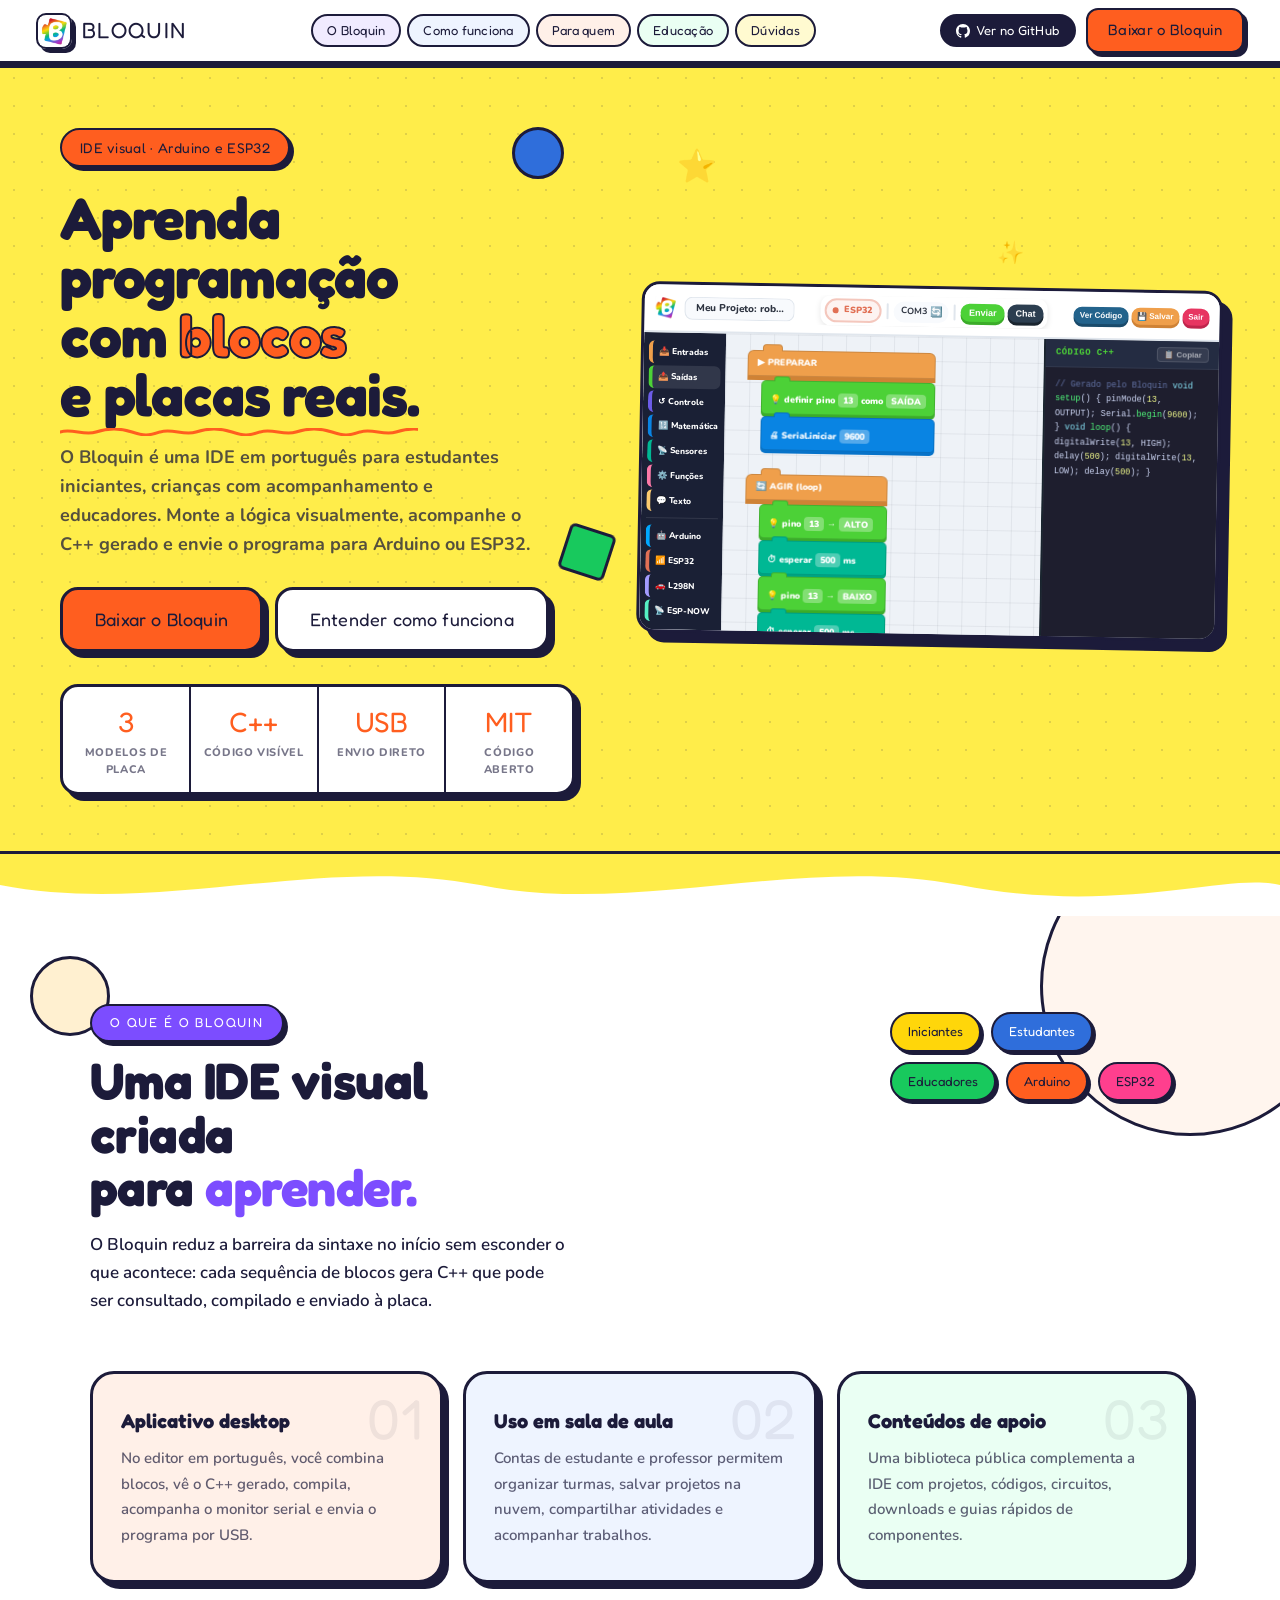
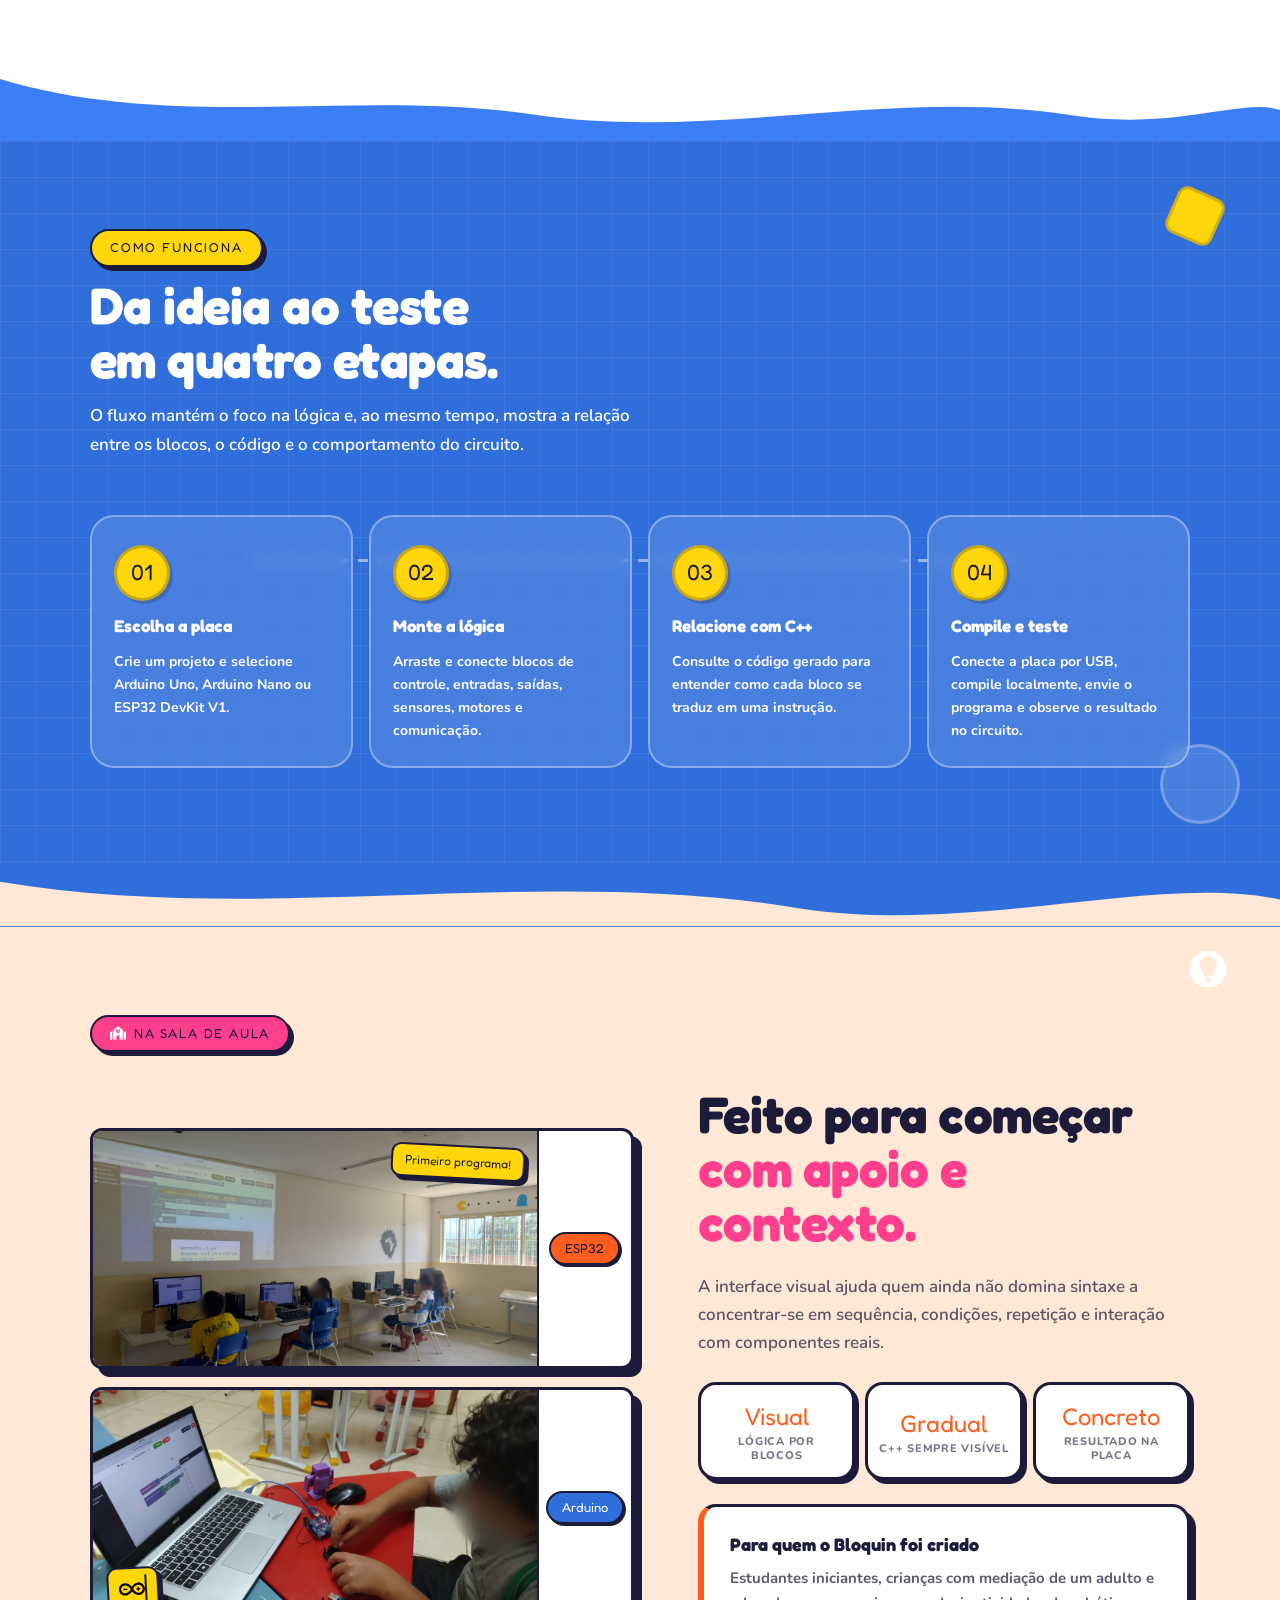
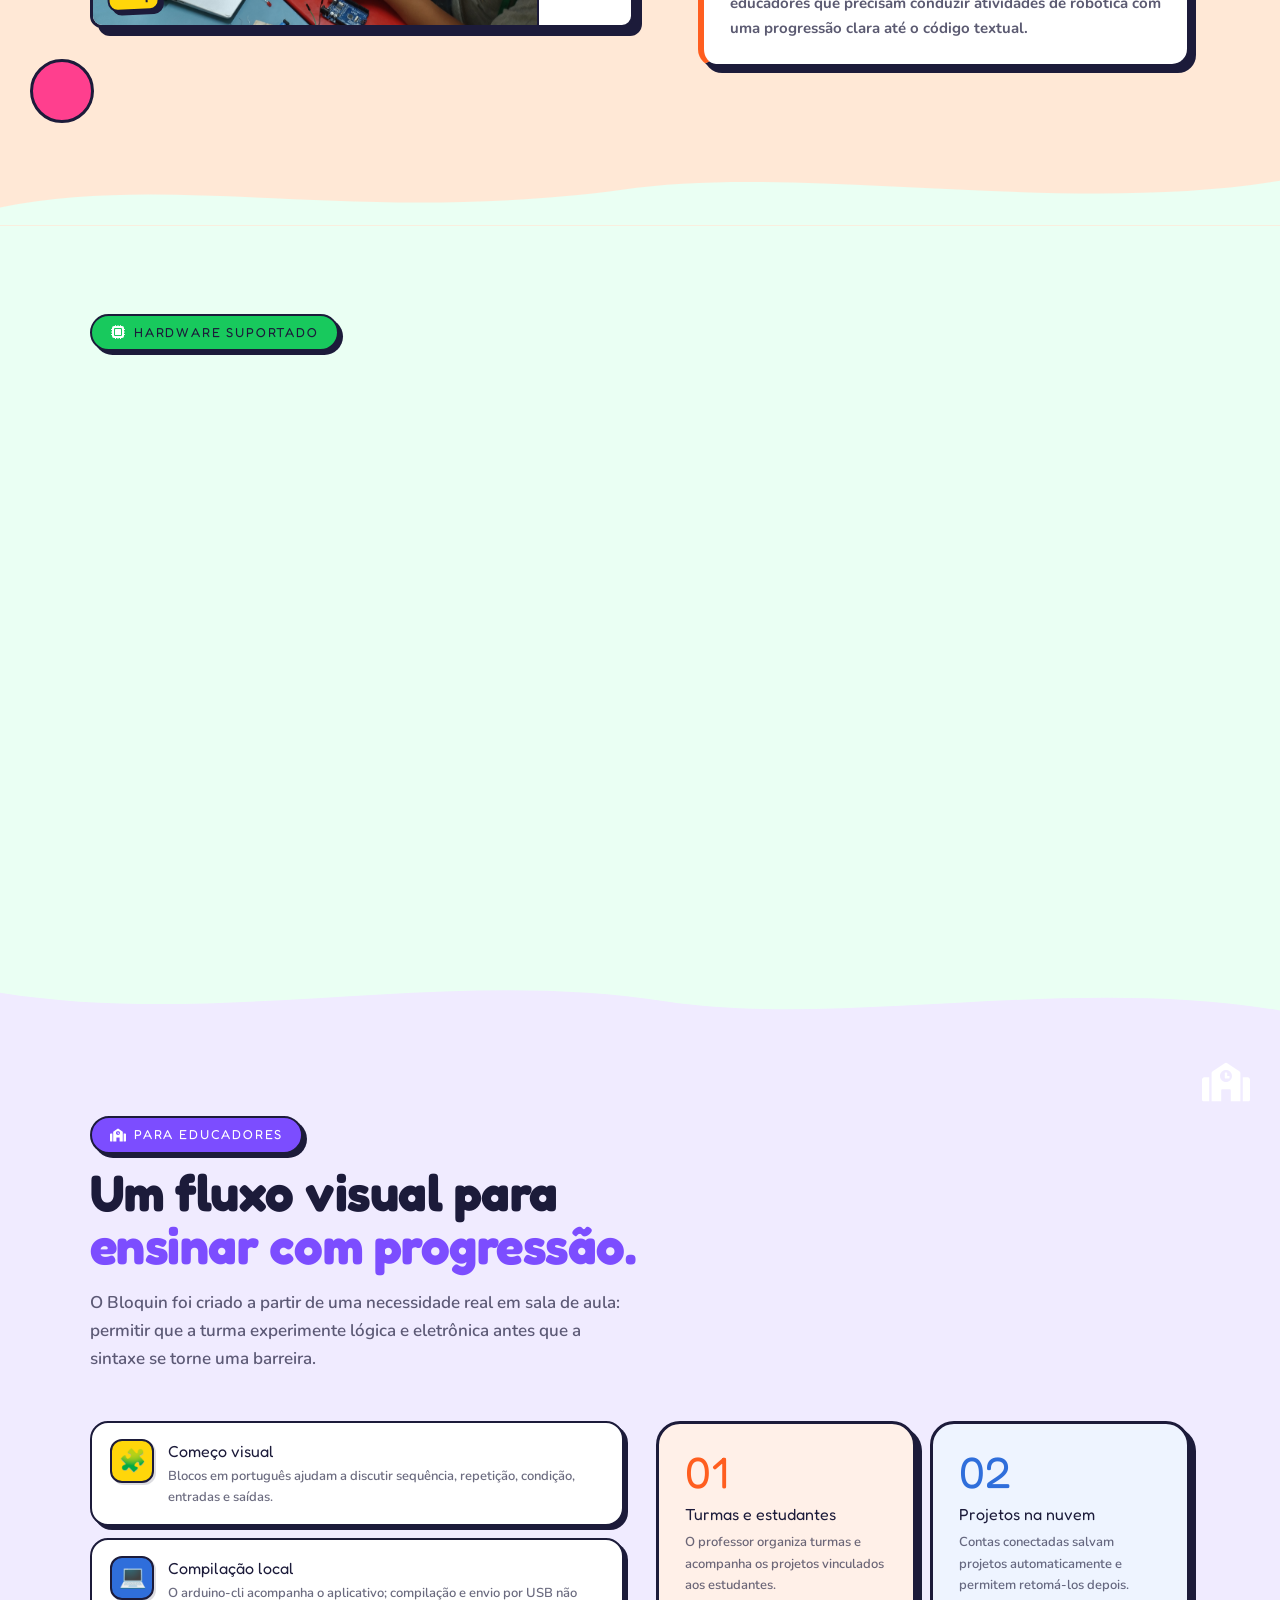
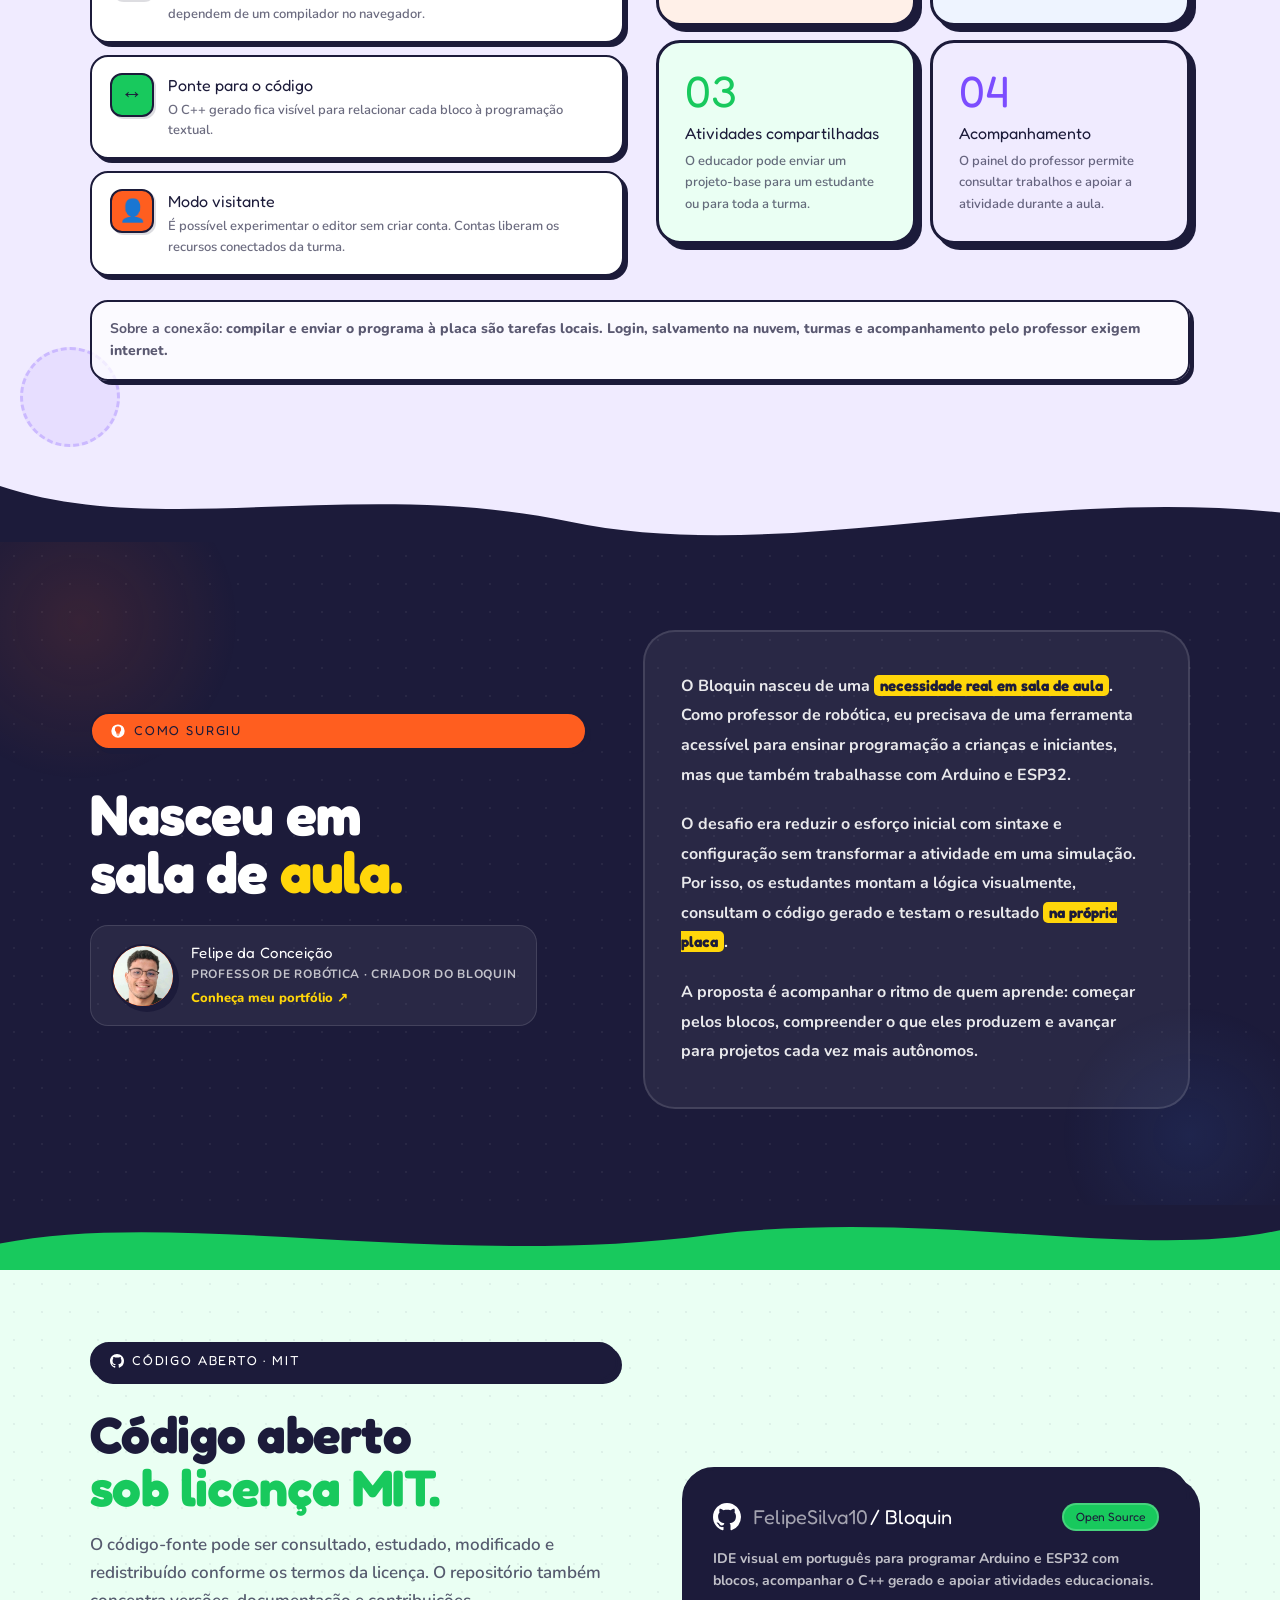
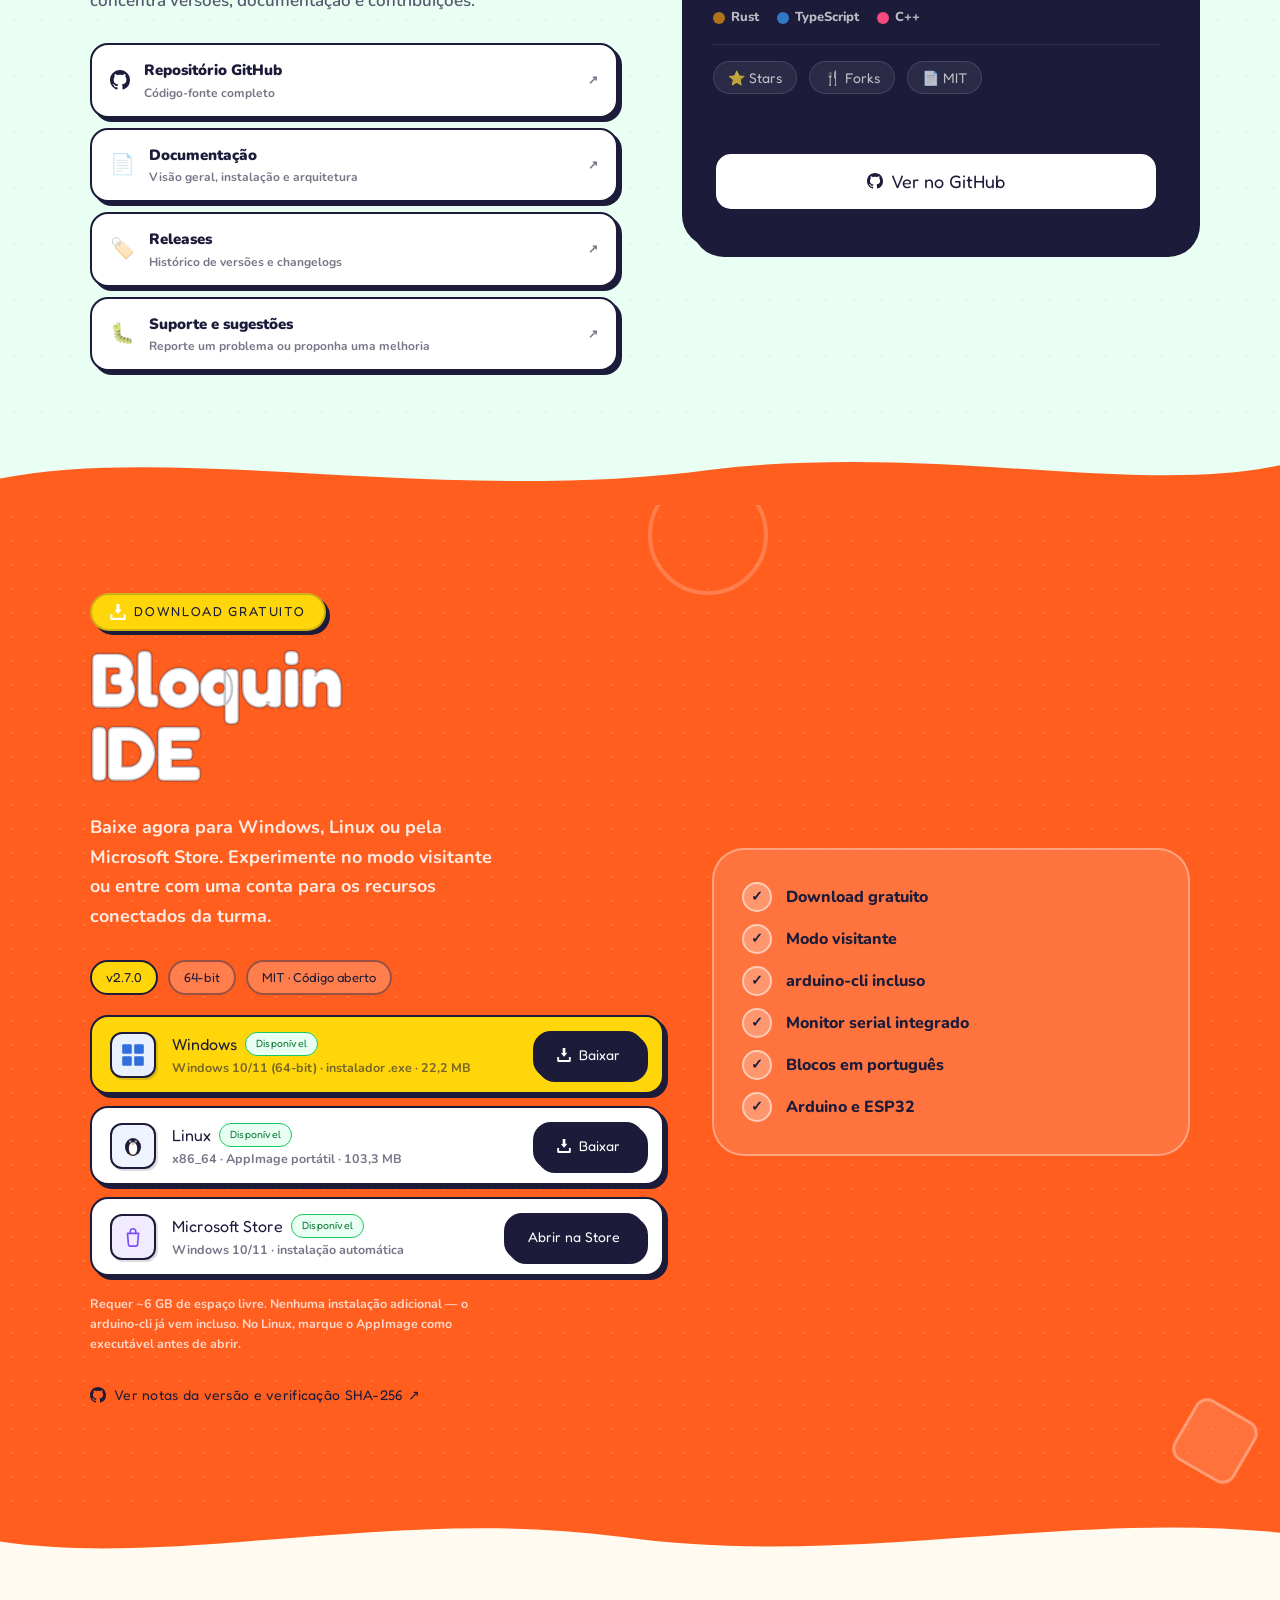
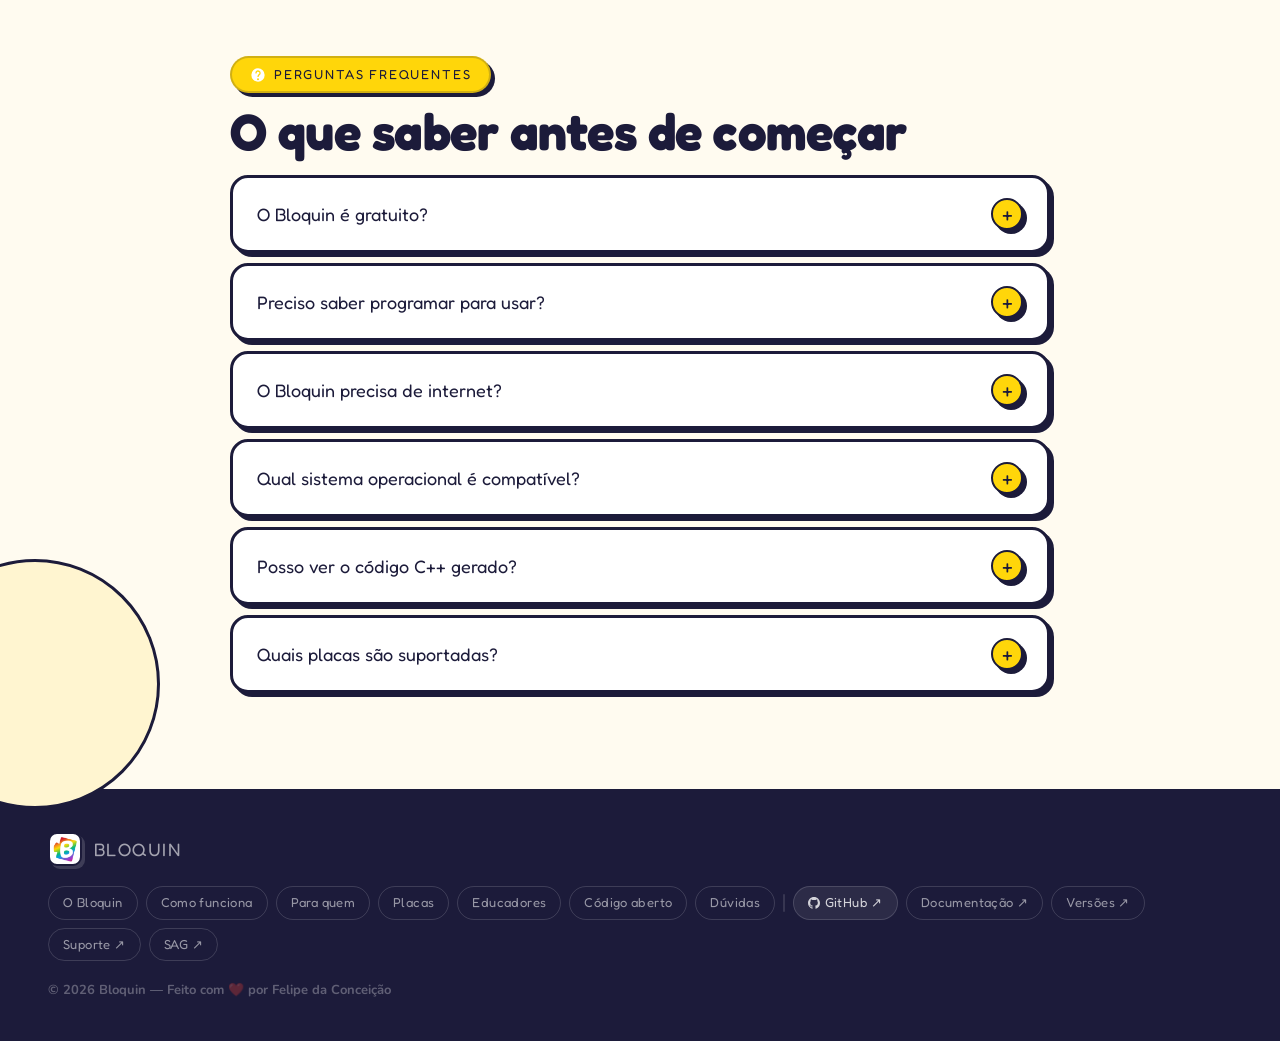
==== commit 2ec3ed30: "Update README and index.html to reflect Microsoft Store availability and adjust download instruction" ====
--- a/index.html
+++ b/index.html
@@ -111,7 +111,7 @@
       "name": "Qual sistema operacional é compatível com o Bloquin?",
       "acceptedAnswer": {
         "@type": "Answer",
-        "text": "O Bloquin está disponível para Windows 10 e Windows 11 (64 bits), com instalador .exe, e para Linux x86_64, no formato AppImage. Uma versão para a Microsoft Store está em preparação."
+        "text": "O Bloquin está disponível para Windows 10 e Windows 11 (64 bits), com instalador .exe, pela Microsoft Store, e para Linux x86_64, no formato AppImage."
       }
     },
     {
@@ -1282,7 +1282,7 @@
 }
 .dl-plat-icon-win   { background: #E8F0FF; color: var(--blue); }
 .dl-plat-icon-linux { background: #EEF3FF; }
-.dl-plat-icon-store { background: rgba(28,27,58,0.06); border-color: rgba(28,27,58,0.3); color: rgba(28,27,58,0.45); }
+.dl-plat-icon-store { background: #F0EBFF; color: var(--purple); }
 .dl-plat-info { display: flex; align-items: center; gap: 16px; flex: 1 1 220px; min-width: 0; }
 .dl-plat-body { min-width: 0; }
 .dl-plat-top { display: flex; align-items: center; gap: 8px; flex-wrap: wrap; margin-bottom: 3px; }
@@ -2195,7 +2195,7 @@
     <div class="dl-left">
       <div class="sec-eye sticker reveal" style="background:var(--yellow);color:var(--dark);border-color:rgba(28,27,58,0.2);"><img src="assets/icon-download.svg" alt="" aria-hidden="true" style="width:16px;height:16px;vertical-align:-3px;display:inline;"> Download gratuito</div>
       <h2 class="dl-h2 reveal reveal-d1">Bloquin<br>IDE</h2>
-      <p class="dl-sub reveal reveal-d2">Baixe agora para Windows ou Linux. A versão para Microsoft Store está a caminho. Experimente no modo visitante ou entre com uma conta para os recursos conectados da turma.</p>
+      <p class="dl-sub reveal reveal-d2">Baixe agora para Windows, Linux ou pela Microsoft Store. Experimente no modo visitante ou entre com uma conta para os recursos conectados da turma.</p>
       <div class="dl-meta reveal reveal-d3">
         <span class="dl-tag dl-tag-version" id="dl-version-tag">v2.7.0</span>
         <span class="dl-tag">64-bit</span>
@@ -2229,17 +2229,17 @@
           <a class="dl-plat-btn" id="dl-btn-linux" href="https://github.com/FelipeSilva10/Bloquin/releases/latest/download/Bloquin-Linux-x86_64.AppImage" target="_blank" rel="noopener" aria-label="Baixar Bloquin para Linux — AppImage, 103,3 MB"><img src="assets/icon-download.svg" alt="" aria-hidden="true" style="width:14px;height:14px;"> Baixar</a>
         </div>
 
-        <div class="dl-plat dl-plat-soon">
+        <div class="dl-plat dl-plat-available">
           <div class="dl-plat-info">
             <div class="dl-plat-icon dl-plat-icon-store" aria-hidden="true">
               <svg viewBox="0 0 24 24" width="22" height="22" xmlns="http://www.w3.org/2000/svg"><path d="M6 8h12l-1 12a2 2 0 0 1-2 2H9a2 2 0 0 1-2-2L6 8Z" fill="none" stroke="currentColor" stroke-width="1.8" stroke-linejoin="round"/><path d="M9 8V6a3 3 0 0 1 6 0v2" fill="none" stroke="currentColor" stroke-width="1.8" stroke-linecap="round"/></svg>
             </div>
             <div class="dl-plat-body">
-              <div class="dl-plat-top"><span class="dl-plat-name">Microsoft Store</span><span class="dl-status dl-status-soon">Em breve</span></div>
-              <p class="dl-plat-meta">Publicação em preparação para Windows 10/11</p>
+              <div class="dl-plat-top"><span class="dl-plat-name">Microsoft Store</span><span class="dl-status dl-status-ok">Disponível</span></div>
+              <p class="dl-plat-meta">Windows 10/11 · instalação automática</p>
             </div>
           </div>
-          <span class="dl-plat-btn dl-plat-btn-disabled" role="button" aria-disabled="true" tabindex="-1">Em breve</span>
+          <a class="dl-plat-btn" id="dl-btn-store" href="https://apps.microsoft.com/detail/9N3MJX3CVHW4" target="_blank" rel="noopener" aria-label="Abrir Bloquin na Microsoft Store">Abrir na Store</a>
         </div>
       </div>
 
@@ -2288,7 +2288,7 @@
       </div>
       <div class="faq-item reveal reveal-d4">
         <button class="faq-q" type="button" id="faq-q-4" aria-expanded="false" aria-controls="faq-a-4">Qual sistema operacional é compatível?<span class="faq-badge" aria-hidden="true">+</span></button>
-        <div class="faq-a" id="faq-a-4" role="region" aria-labelledby="faq-q-4" hidden>O Bloquin está disponível para Windows 10 e Windows 11 (64 bits), com instalador .exe, e para Linux x86_64, no formato AppImage. Uma versão para a Microsoft Store está em preparação.</div>
+        <div class="faq-a" id="faq-a-4" role="region" aria-labelledby="faq-q-4" hidden>O Bloquin está disponível para Windows 10 e Windows 11 (64 bits), com instalador .exe, pela <a href="https://apps.microsoft.com/detail/9N3MJX3CVHW4" target="_blank" rel="noopener">Microsoft Store</a>, e para Linux x86_64, no formato AppImage.</div>
       </div>
       <div class="faq-item reveal">
         <button class="faq-q" type="button" id="faq-q-5" aria-expanded="false" aria-controls="faq-a-5">Posso ver o código C++ gerado?<span class="faq-badge" aria-hidden="true">+</span></button>
@@ -2310,7 +2310,7 @@
         <dt>O Bloquin precisa de internet?</dt>
         <dd>Compilação e envio à placa são locais. Recursos de conta, nuvem e turma precisam de conexão.</dd>
         <dt>Qual sistema operacional é compatível?</dt>
-        <dd>Windows 10 e Windows 11 (64 bits), com instalador .exe, e Linux x86_64, no formato AppImage. Versão para a Microsoft Store em preparação.</dd>
+        <dd>Windows 10 e Windows 11 (64 bits), com instalador .exe ou pela Microsoft Store, e Linux x86_64, no formato AppImage.</dd>
         <dt>Posso ver o código C++ gerado?</dt>
         <dd>Sim. O código correspondente aos blocos pode ser consultado no editor.</dd>
         <dt>Quais placas são suportadas?</dt>
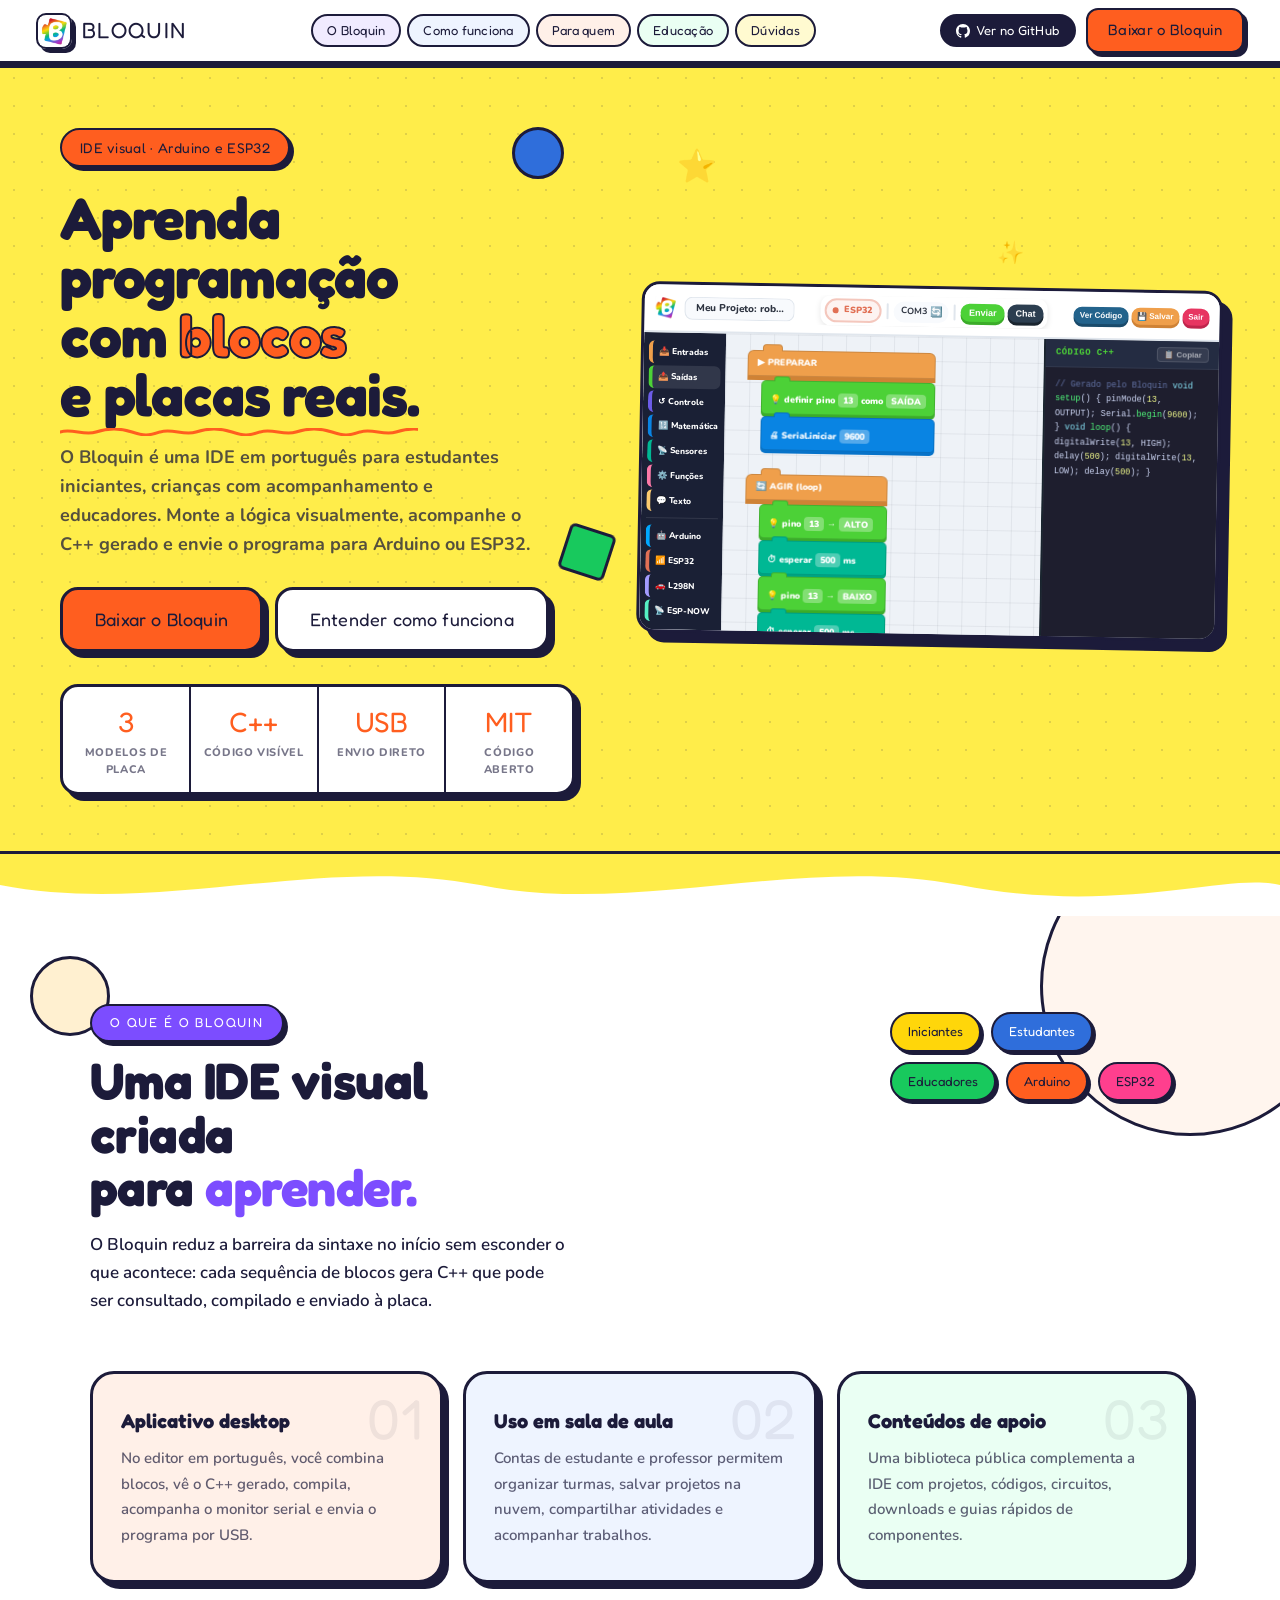
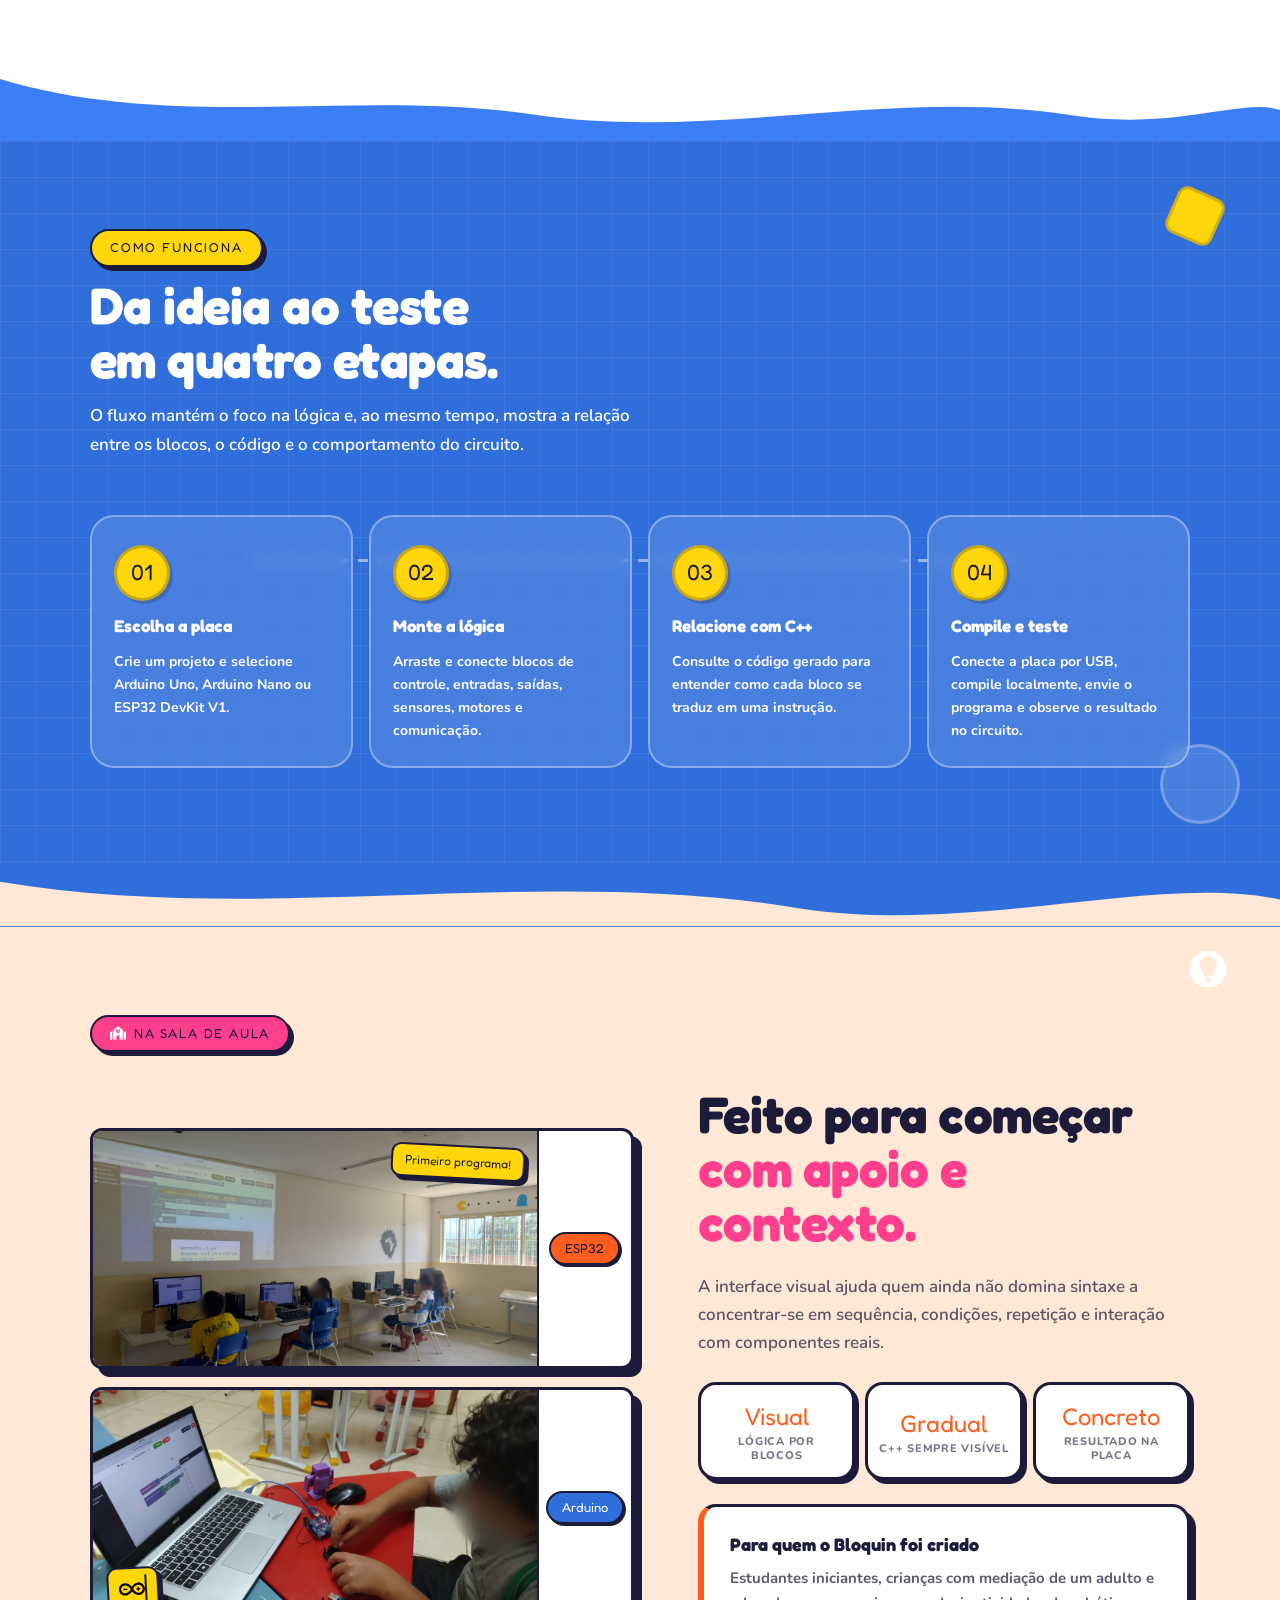
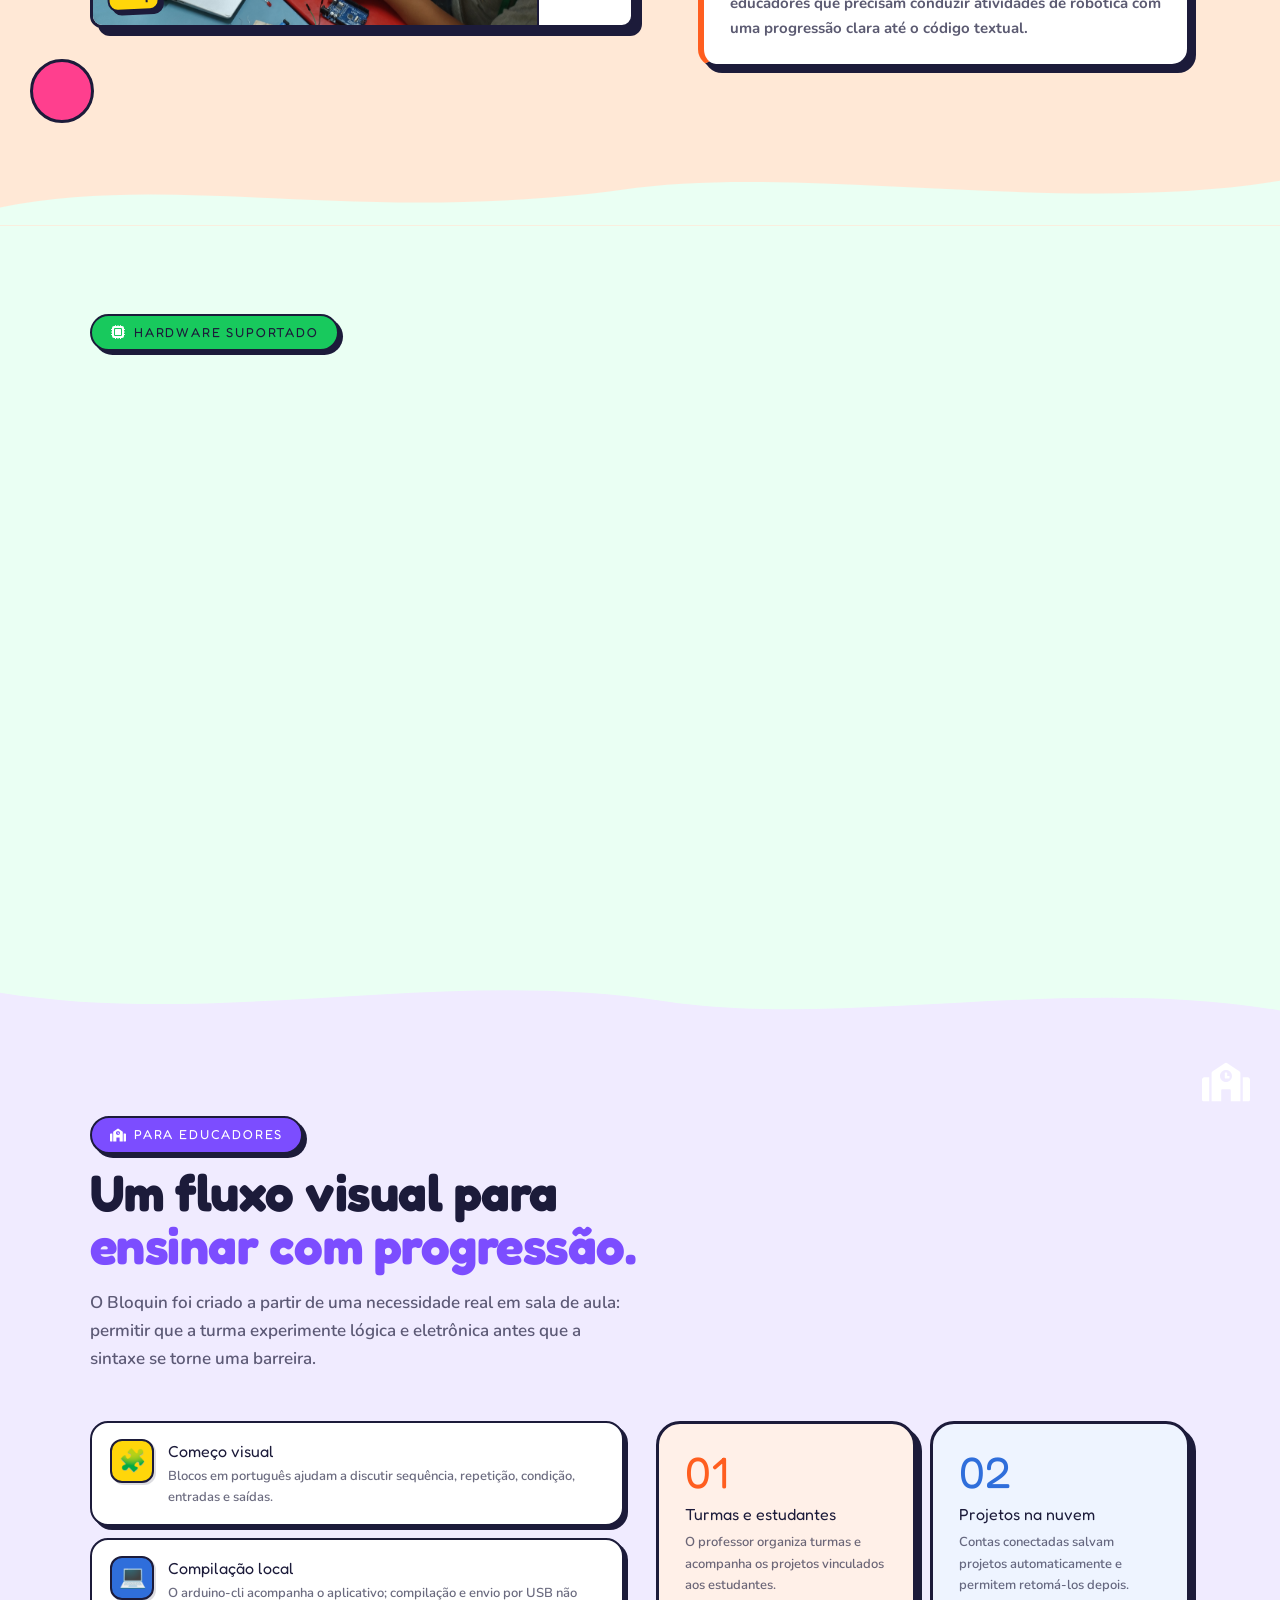
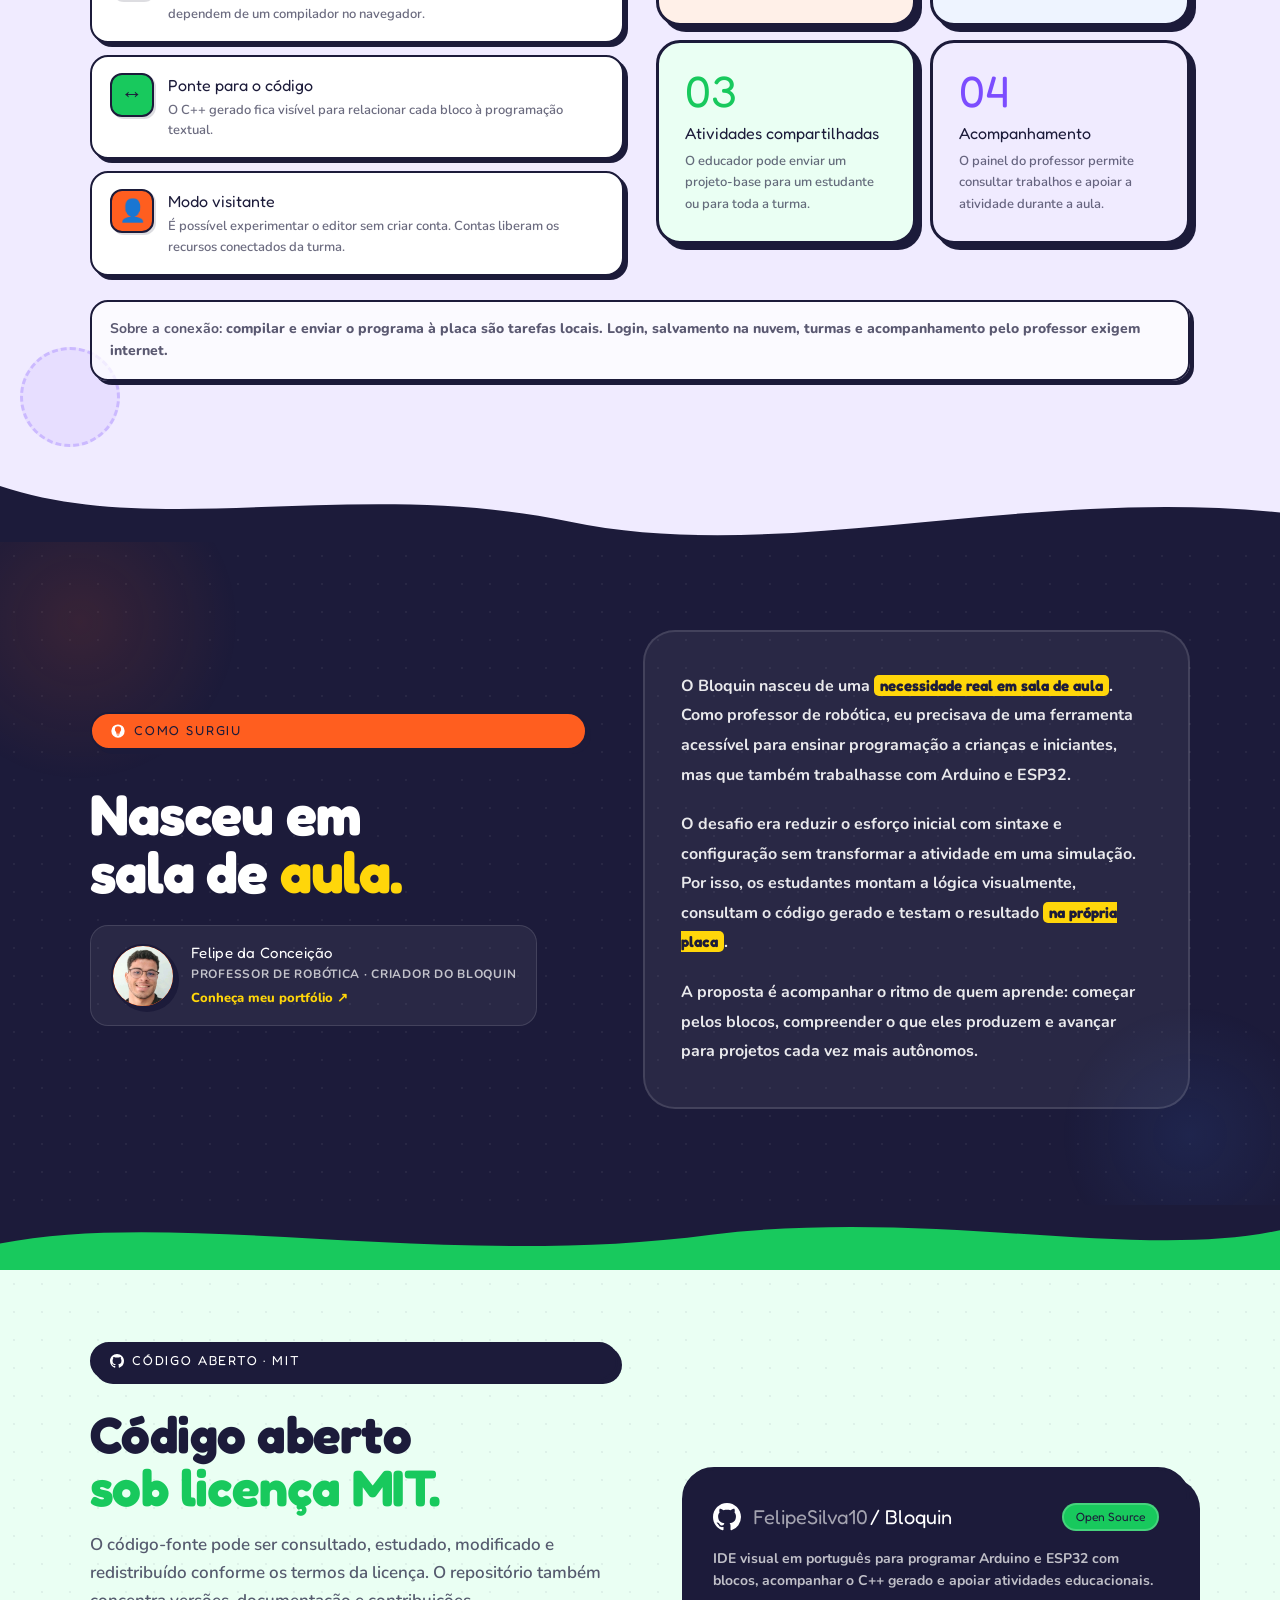
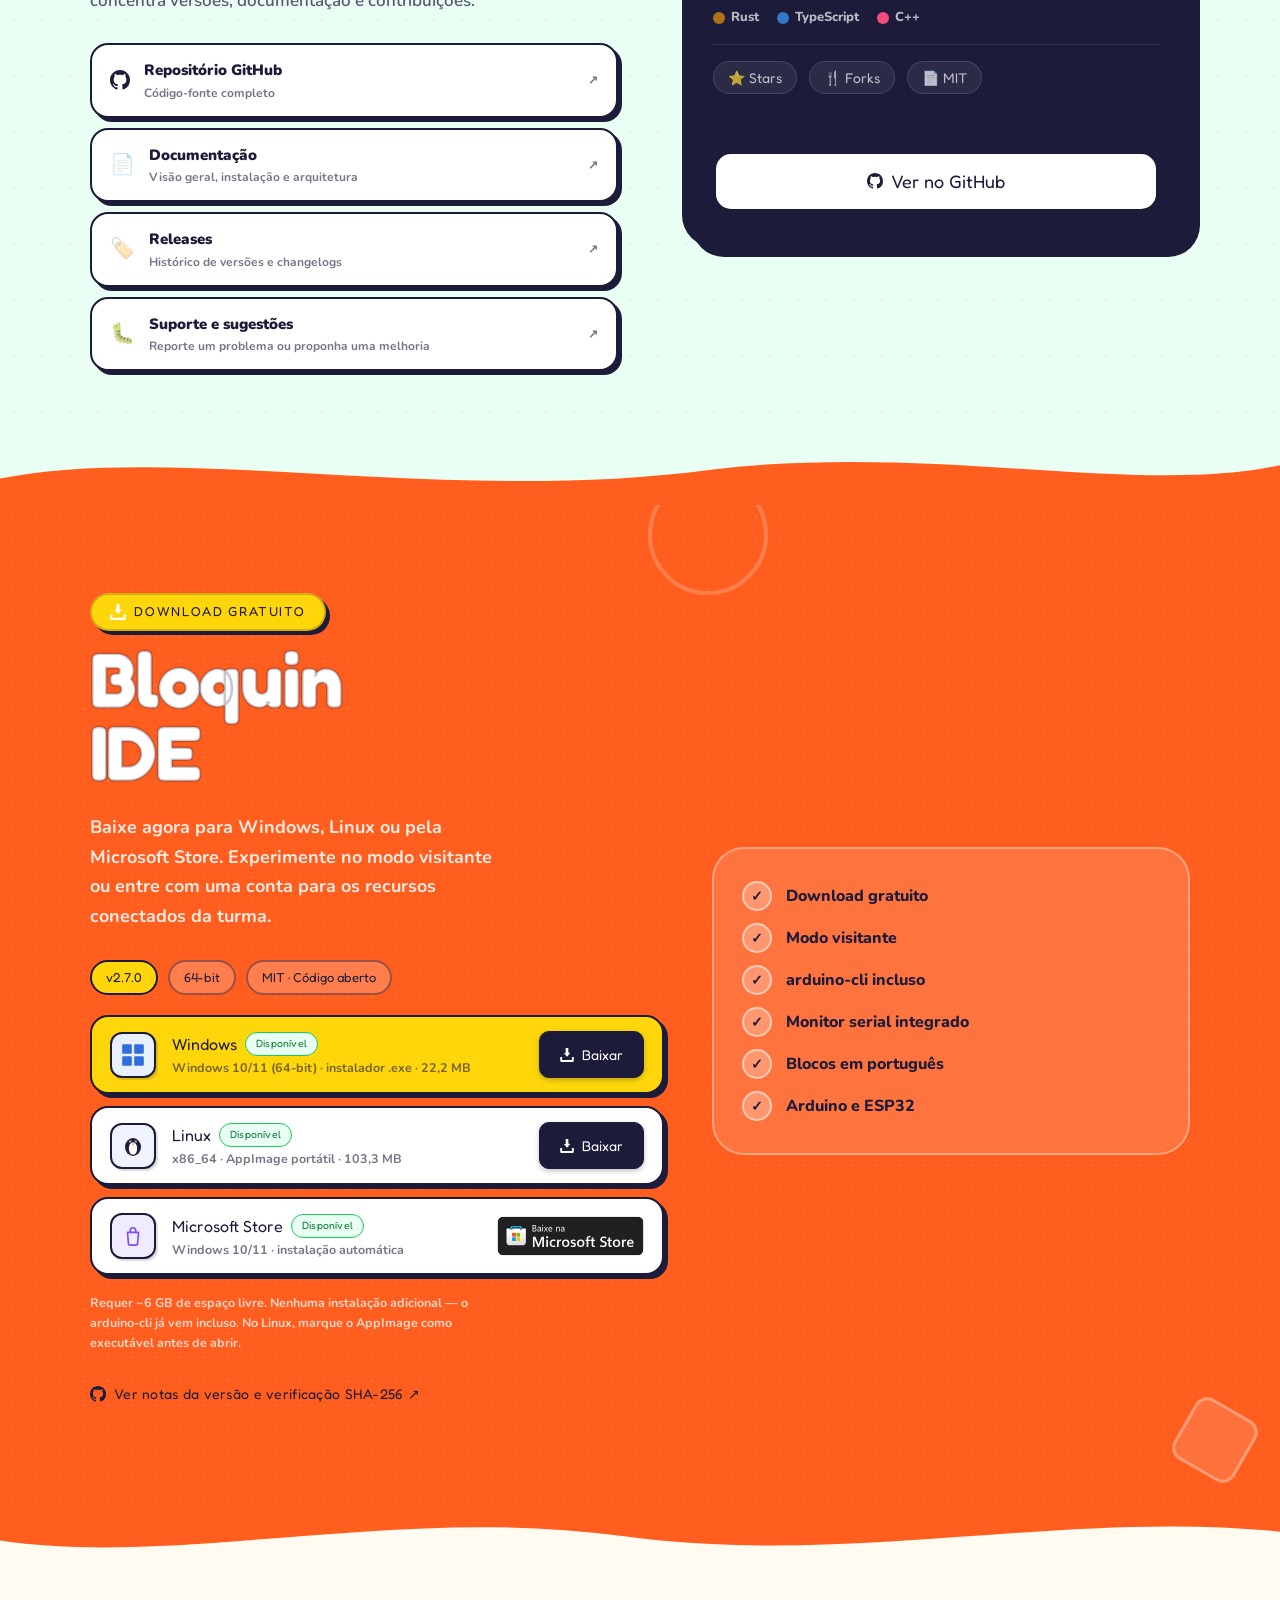
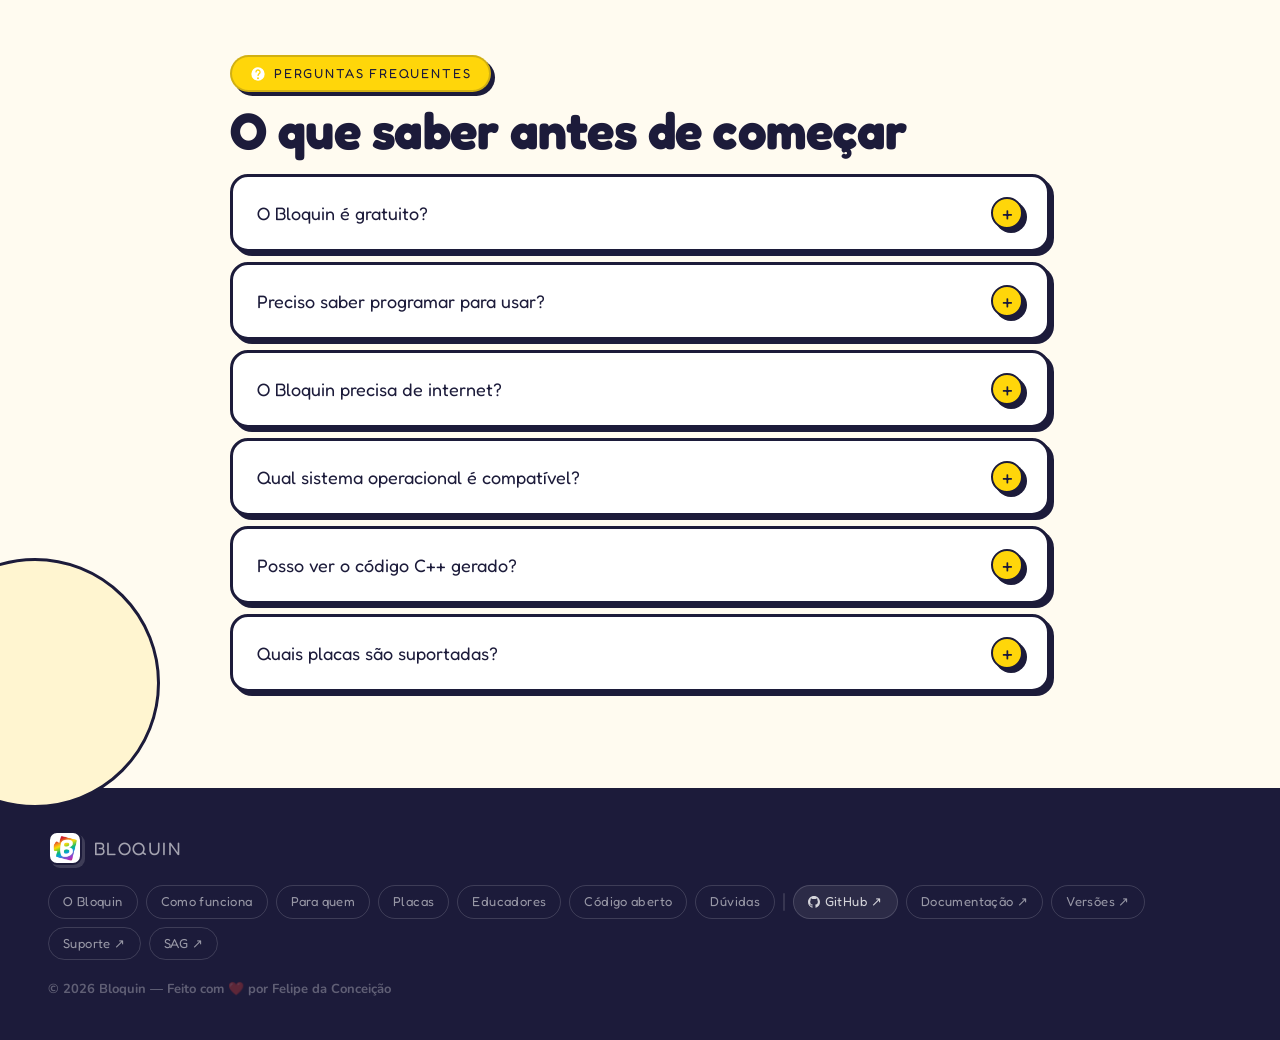
==== commit 3e454b01: "Refactor code structure for improved readability and maintainability" ====
--- a/index.html
+++ b/index.html
@@ -1298,15 +1298,21 @@
 .dl-status-soon { background: #FFFAD0; border-color: #E0B400; color: #8a6c00; }
 .dl-plat-btn {
   font-family: 'Fredoka One', cursive; font-size: 14px;
-  padding: 11px 22px; border-radius: var(--r-md);
-  border: var(--border-w); background: var(--dark); color: #fff;
+  padding: 12px 20px; border-radius: 10px;
+  border: 1.5px solid var(--dark); background: var(--dark); color: #fff;
   display: inline-flex; align-items: center; gap: 8px;
-  text-decoration: none; box-shadow: var(--shadow-sm);
+  text-decoration: none; box-shadow: 0 2px 5px rgba(28,27,58,0.28);
   transition: transform 0.1s, box-shadow 0.1s; flex-shrink: 0; margin-left: auto;
 }
-.dl-plat-btn:hover { transform: translate(-2px,-2px); box-shadow: var(--shadow-md); }
-.dl-plat-btn:active { transform: translate(2px,2px); box-shadow: 1px 1px 0 var(--dark); }
+.dl-plat-btn:hover { transform: translateY(-2px); box-shadow: 0 5px 12px rgba(28,27,58,0.32); }
+.dl-plat-btn:active { transform: translateY(0); box-shadow: 0 1px 3px rgba(28,27,58,0.28); }
 .dl-plat-btn-primary { animation: pulse-ring 2.5s infinite; }
+.dl-plat-btn-badge {
+  padding: 0; border: none; background: transparent; box-shadow: none;
+  border-radius: 8px; overflow: hidden;
+}
+.dl-plat-btn-badge:hover { box-shadow: 0 5px 12px rgba(28,27,58,0.25); }
+.dl-plat-btn-badge:active { transform: translateY(0); box-shadow: 0 2px 5px rgba(28,27,58,0.2); }
 .dl-plat-btn-disabled {
   background: transparent; color: rgba(28,27,58,0.5);
   border: 1.5px dashed rgba(28,27,58,0.4); box-shadow: none;
@@ -2239,7 +2245,7 @@
               <p class="dl-plat-meta">Windows 10/11 · instalação automática</p>
             </div>
           </div>
-          <a class="dl-plat-btn" id="dl-btn-store" href="https://apps.microsoft.com/detail/9N3MJX3CVHW4" target="_blank" rel="noopener" aria-label="Abrir Bloquin na Microsoft Store">Abrir na Store</a>
+          <a class="dl-plat-btn dl-plat-btn-badge" id="dl-btn-store" href="https://apps.microsoft.com/detail/9N3MJX3CVHW4" target="_blank" rel="noopener" aria-label="Abrir Bloquin na Microsoft Store"><img src="assets/ms-store-badge.svg" alt="Disponível na Microsoft Store" width="146" height="40" style="display:block;height:40px;width:auto;"></a>
         </div>
       </div>
 
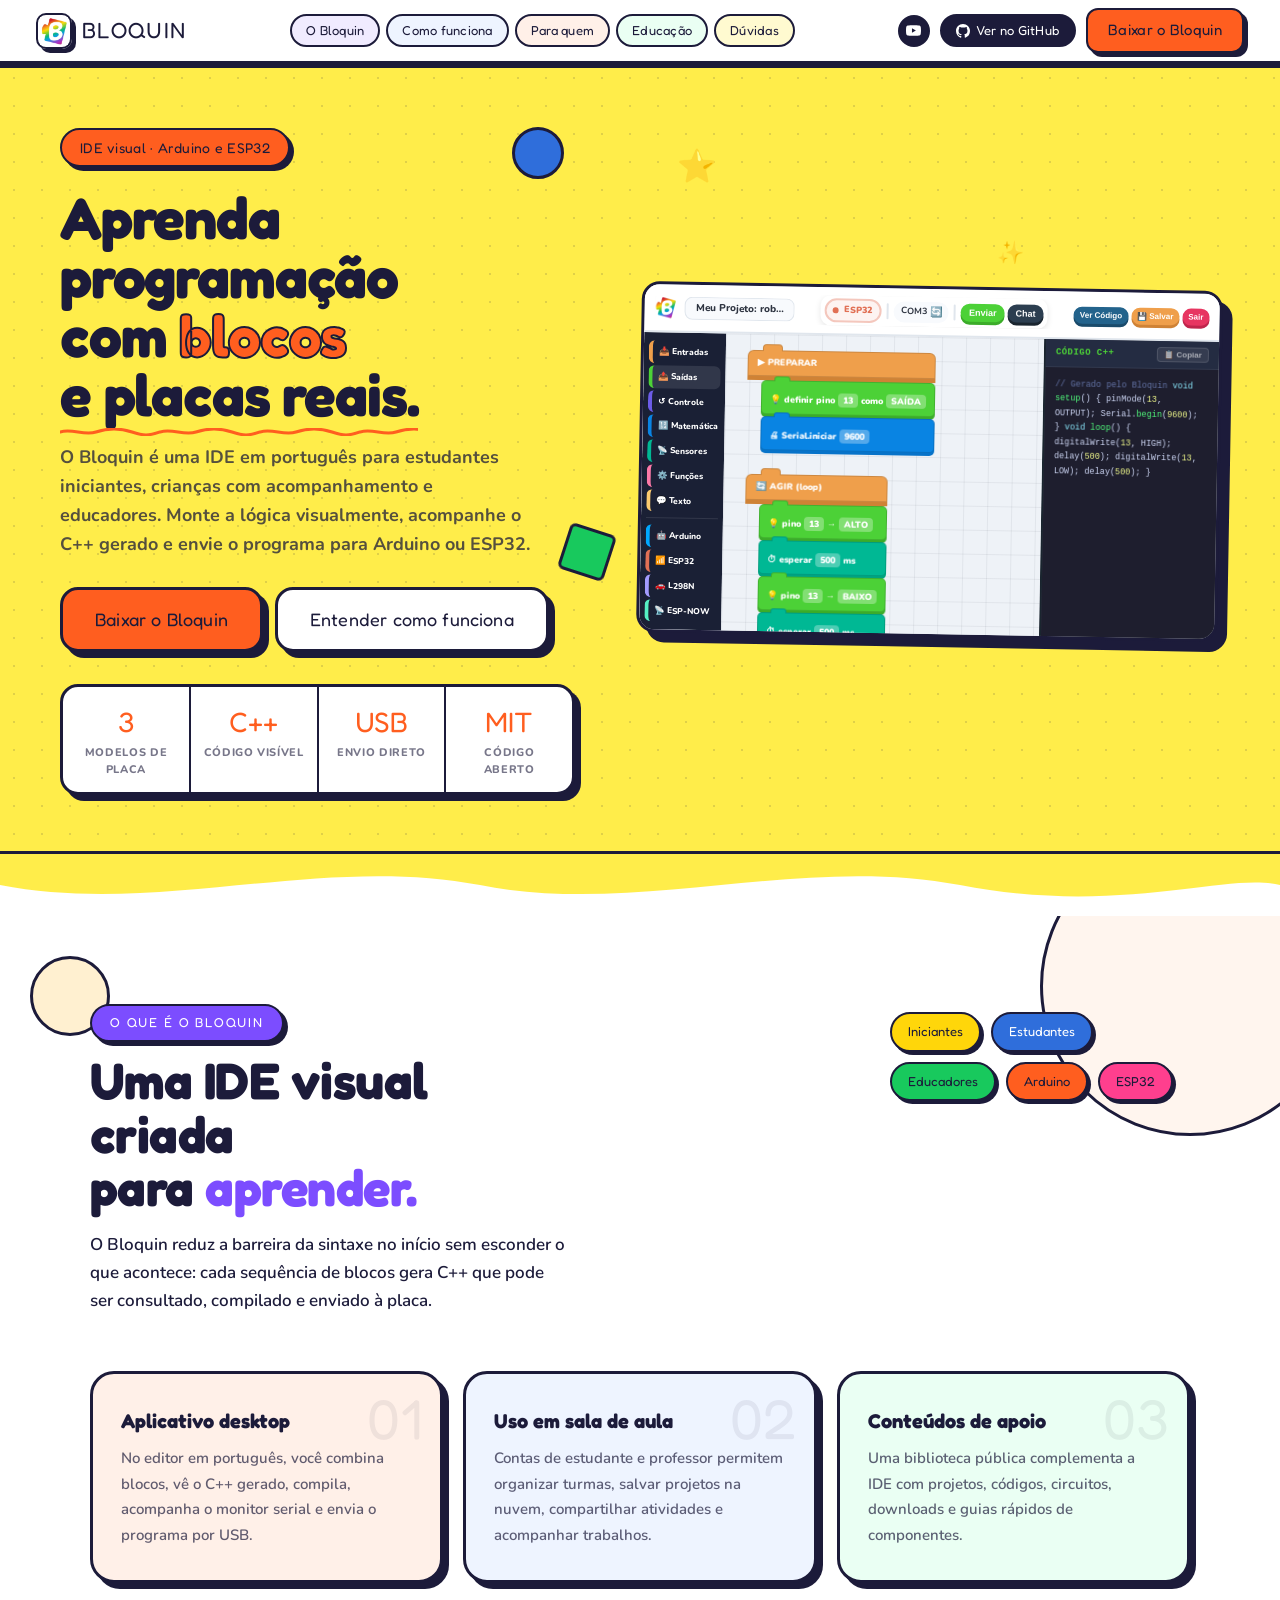
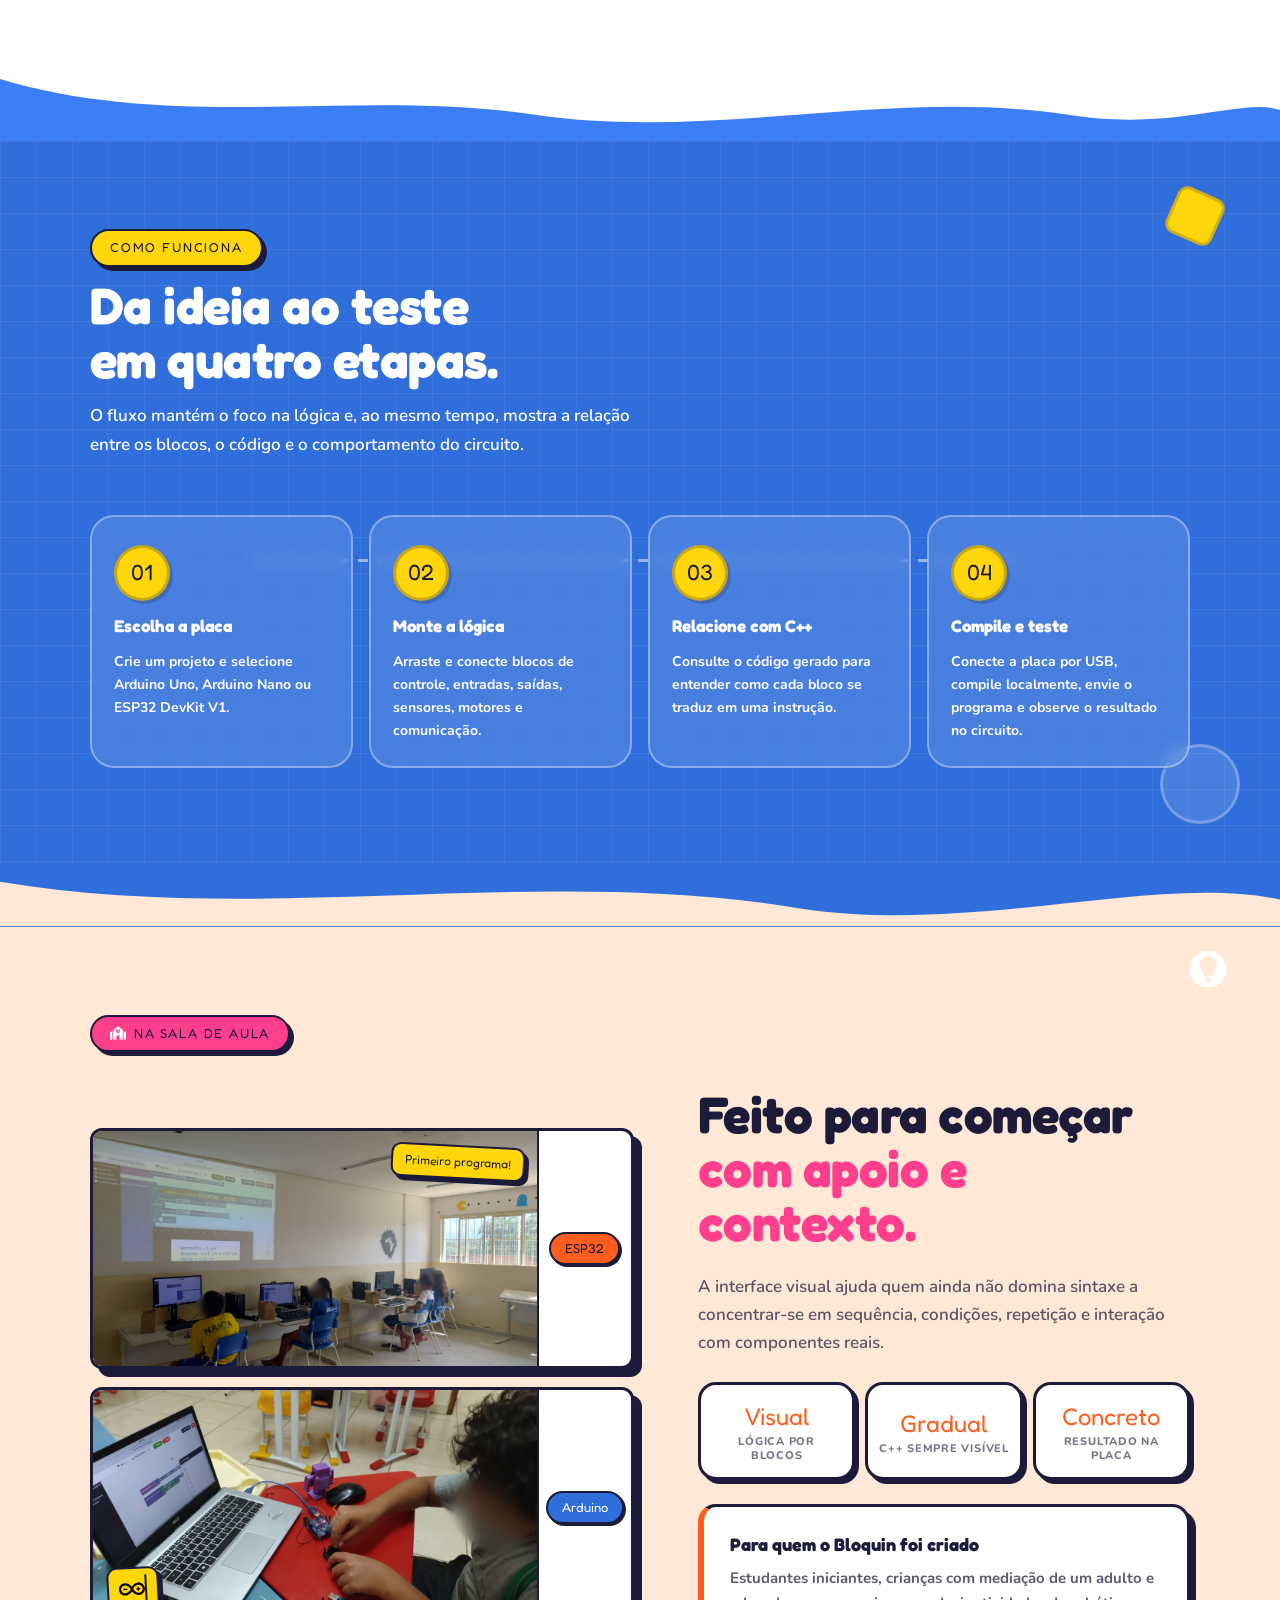
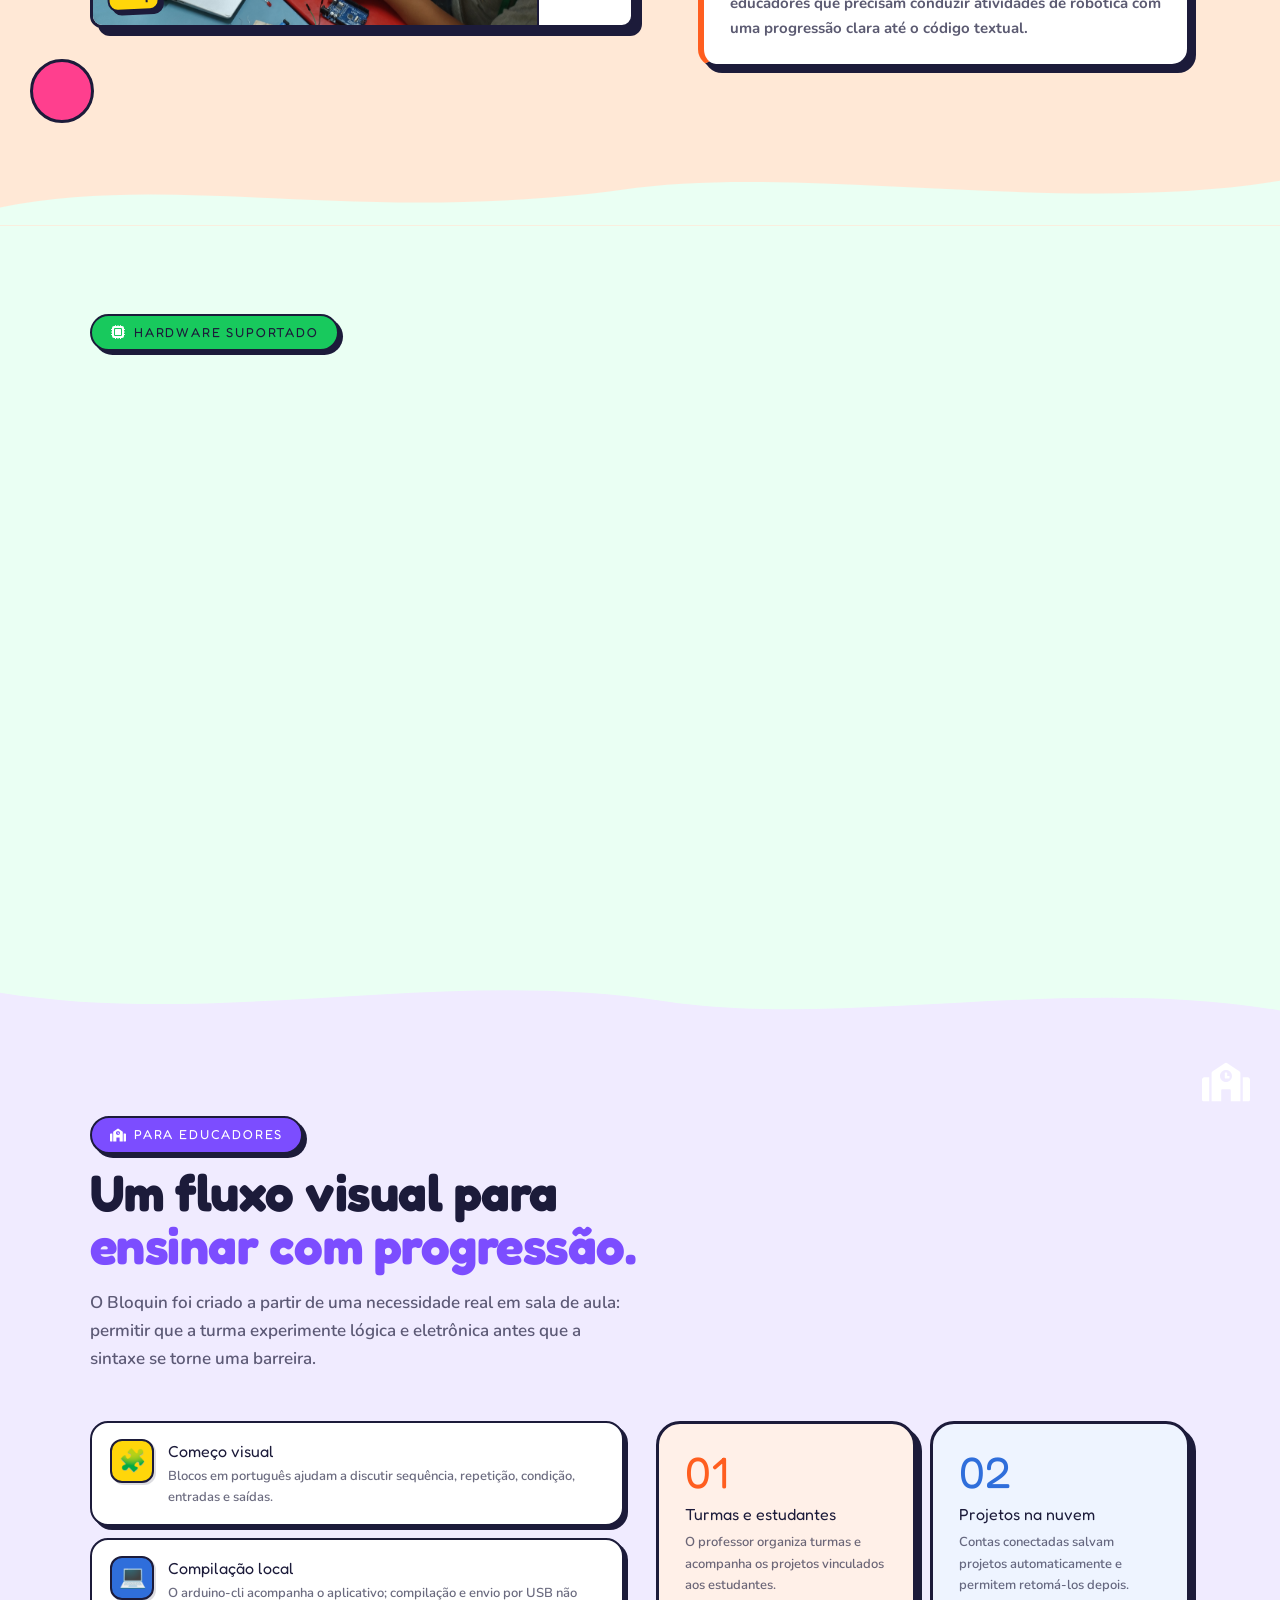
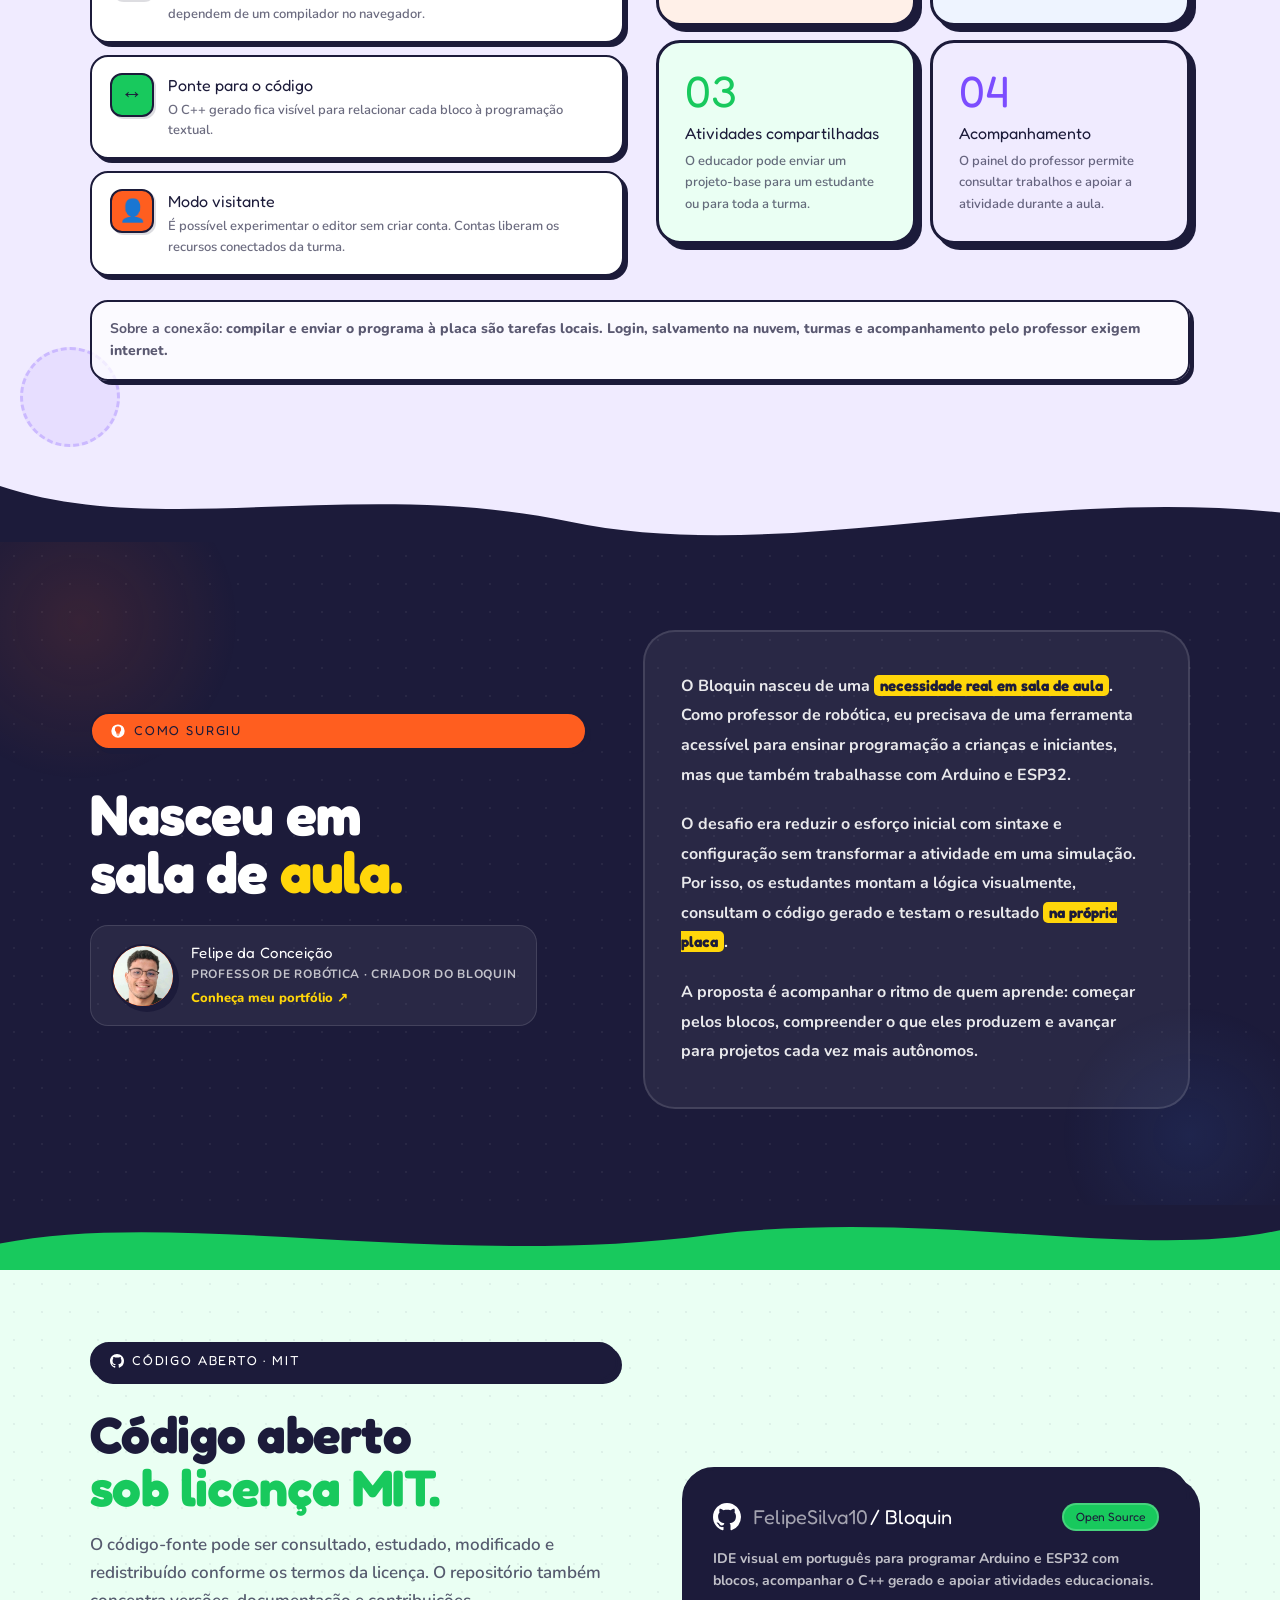
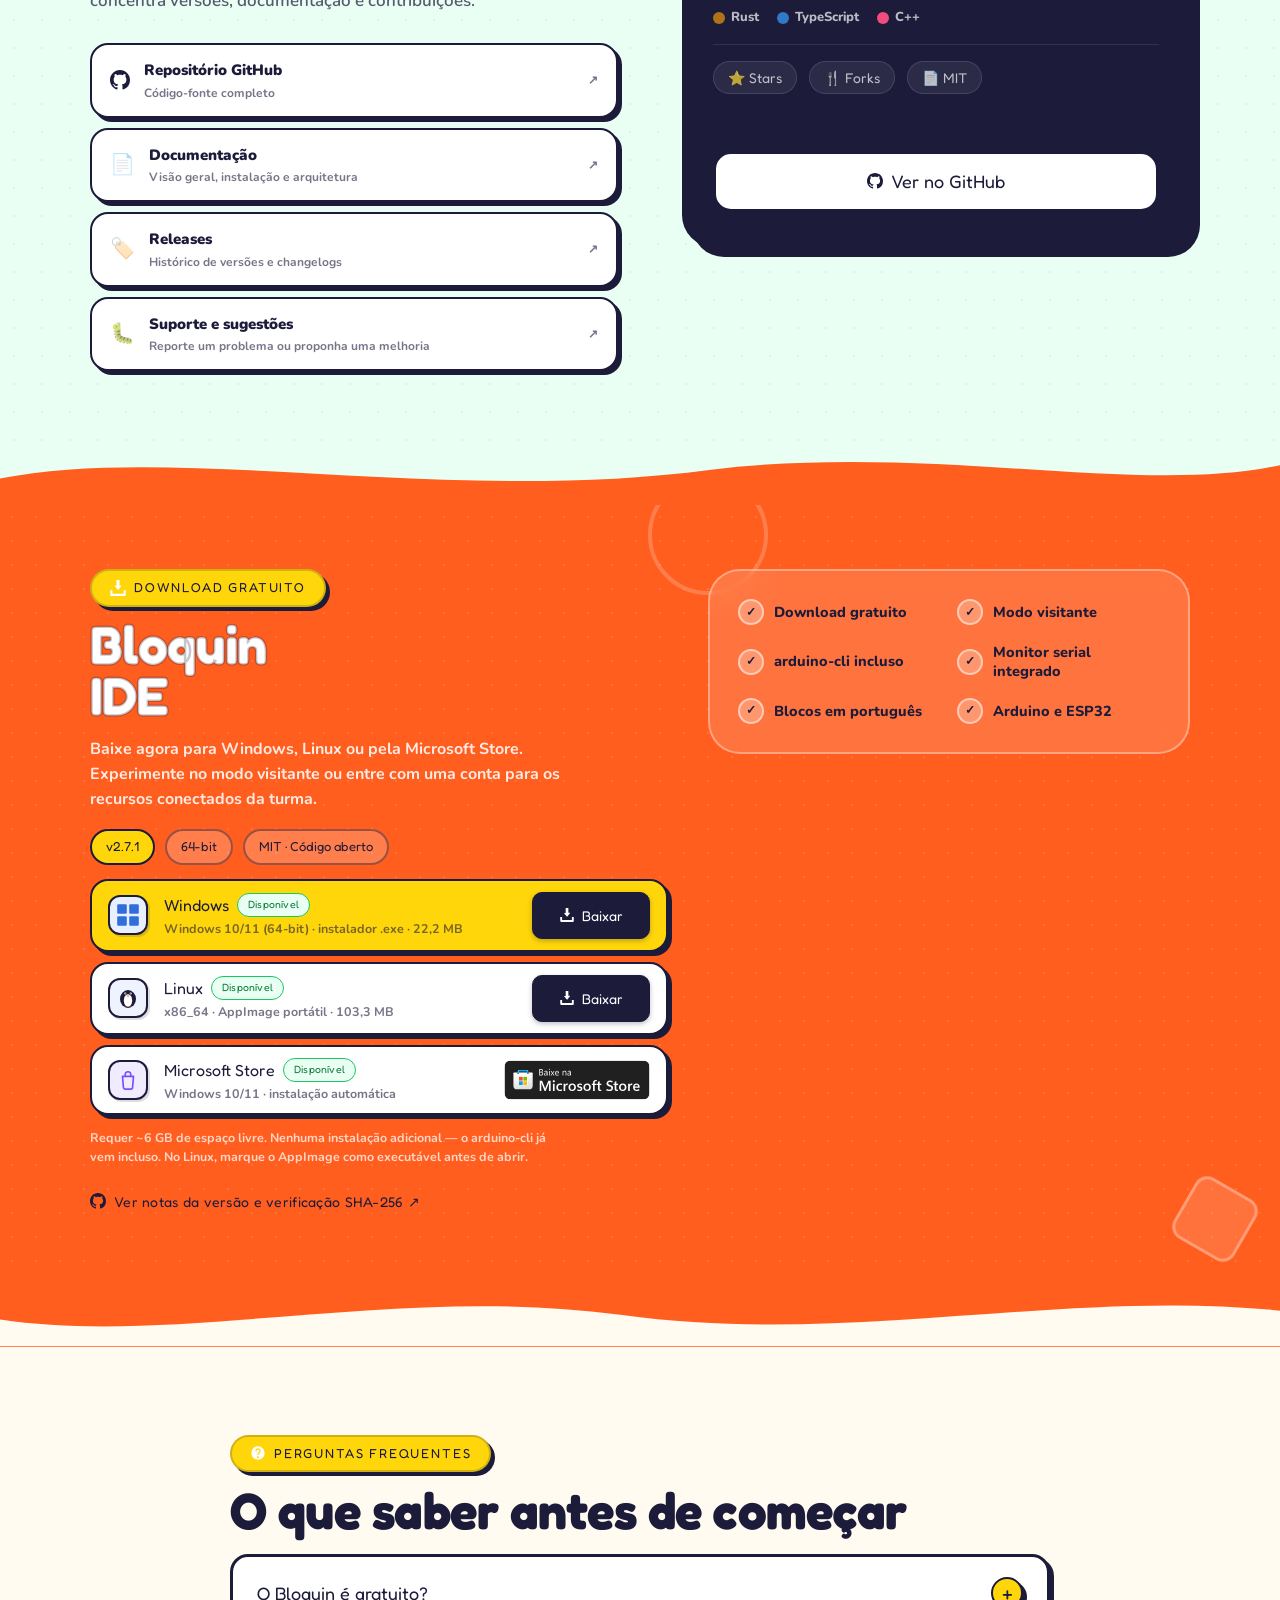
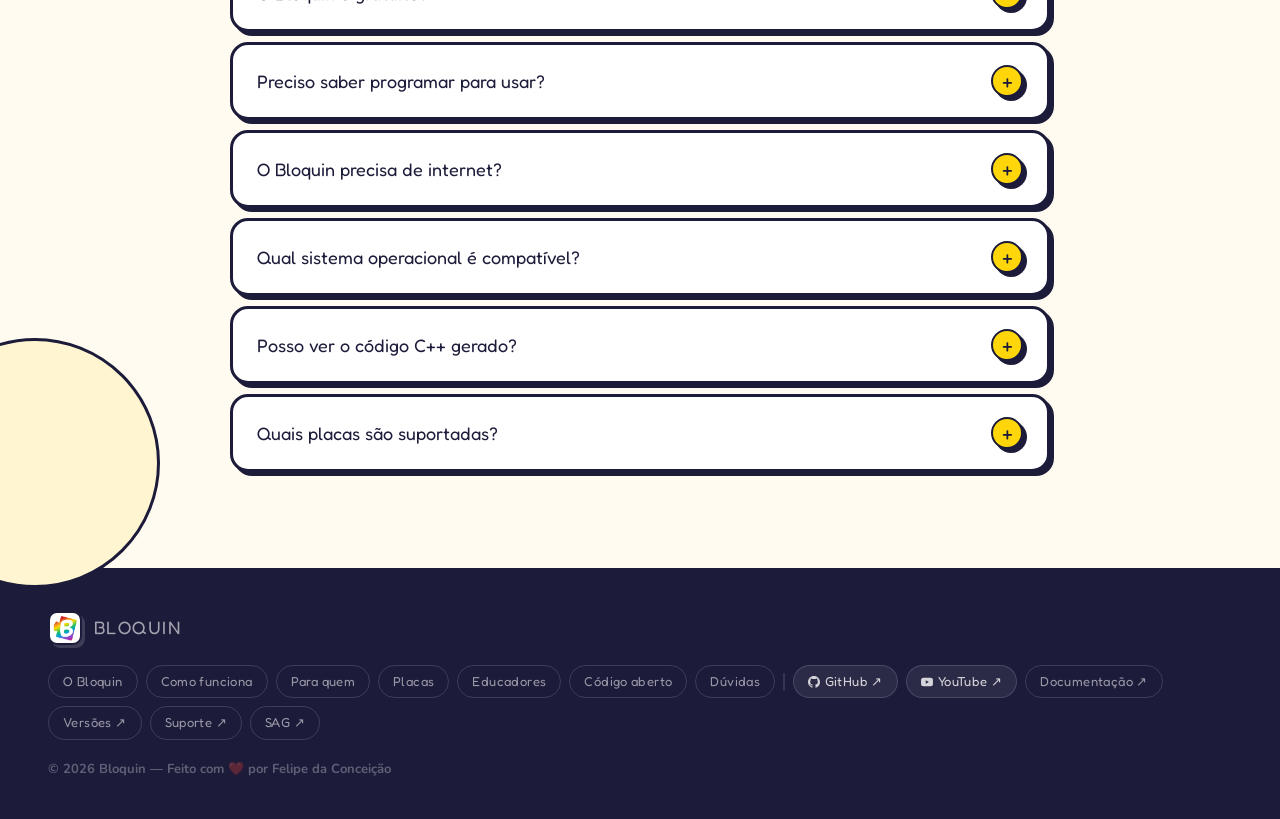
==== commit d5178161: "Update version to 2.7.1 in README and index.html; adjust download links accordingly" ====
--- a/index.html
+++ b/index.html
@@ -42,7 +42,7 @@
   "operatingSystem": "Windows 10/11 (64-bit) e Linux x86_64",
   "inLanguage": "pt-BR",
   "isAccessibleForFree": true,
-  "softwareVersion": "2.7.0",
+  "softwareVersion": "2.7.1",
   "downloadUrl": "https://github.com/FelipeSilva10/Bloquin/releases/latest",
   "screenshot": "https://bloquin.online/assets/Logo_Bloquin.png",
   "offers": {
@@ -394,6 +394,17 @@
 }
 .nav-github:hover { background: #2c2b52; transform: scale(1.06); }
 .nav-github svg { width: 14px; height: 14px; fill: currentColor; flex-shrink: 0; }
+.nav-youtube {
+  display: inline-flex; align-items: center; justify-content: center;
+  width: 32px; height: 32px; flex-shrink: 0;
+  border: var(--border-w);
+  border-radius: 100px;
+  background: var(--dark);
+  color: #fff;
+  transition: background 0.15s, transform 0.12s;
+}
+.nav-youtube:hover { background: #2c2b52; transform: scale(1.06); }
+.nav-youtube svg { width: 15px; height: 15px; fill: currentColor; }
 .nav-dl {
   font-family: 'Fredoka One', cursive;
   font-size: 15px;
@@ -1228,7 +1239,7 @@
    DOWNLOAD
 ═══════════════════════════════ */
 #download {
-  background: var(--dl-bg); padding: 88px 48px 96px;
+  background: var(--dl-bg); padding: 64px 48px 68px;
   position: relative; overflow: hidden;
 }
 #download::before {
@@ -1241,17 +1252,17 @@
 .dl-inner {
   max-width: 1100px; margin: 0 auto;
   position: relative; z-index: var(--z-content);
-  display: grid; grid-template-columns: 1.2fr 1fr; gap: 48px; align-items: center;
+  display: grid; grid-template-columns: 1.2fr 1fr; gap: 40px; align-items: start;
 }
 .dl-left .sec-eye { background: var(--yellow); color: var(--dark); }
 .dl-h2 {
   font-family: 'Fredoka One', cursive;
-  font-size: clamp(44px, 6vw, 84px); line-height: 0.95;
+  font-size: clamp(36px, 4.2vw, 58px); line-height: 0.95;
   letter-spacing: -0.02em; color: #fff;
-  -webkit-text-stroke: 2.5px rgba(28,27,58,0.25); margin-bottom: 24px;
-}
-.dl-sub { font-size: 18px; font-weight: 700; color: rgba(255,255,255,0.88); max-width: 420px; line-height: 1.65; margin-bottom: 28px; }
-.dl-meta { display: flex; gap: 10px; flex-wrap: wrap; margin-bottom: 20px; }
+  -webkit-text-stroke: 2.5px rgba(28,27,58,0.25); margin-bottom: 16px;
+}
+.dl-sub { font-size: 16px; font-weight: 700; color: rgba(255,255,255,0.88); max-width: 480px; line-height: 1.55; margin-bottom: 18px; }
+.dl-meta { display: flex; gap: 10px; flex-wrap: wrap; margin-bottom: 14px; }
 .dl-tag {
   font-family: 'Fredoka One', cursive; font-size: 13px; padding: 6px 14px;
   border-radius: 100px; background: rgba(255,255,255,0.2);
@@ -1260,11 +1271,11 @@
 .dl-tag-version { background: var(--yellow); border-color: var(--dark); }
 
 /* Platform availability list */
-.dl-platforms { display: flex; flex-direction: column; gap: 12px; margin-bottom: 18px; }
+.dl-platforms { display: flex; flex-direction: column; gap: 10px; margin-bottom: 14px; }
 .dl-plat {
   display: flex; align-items: center; gap: 16px; flex-wrap: wrap;
   background: var(--white); border: var(--border-w); border-radius: var(--r-md);
-  box-shadow: var(--shadow-sm); padding: 14px 18px;
+  box-shadow: var(--shadow-sm); padding: 11px 16px;
   transition: transform 0.15s, box-shadow 0.15s;
   position: relative; z-index: var(--z-card);
 }
@@ -1275,7 +1286,7 @@
   border-color: rgba(28,27,58,0.4); box-shadow: none;
 }
 .dl-plat-icon {
-  width: 46px; height: 46px; flex-shrink: 0;
+  width: 40px; height: 40px; flex-shrink: 0;
   border: var(--border-w); border-radius: var(--r-sm);
   display: flex; align-items: center; justify-content: center;
   background: var(--white); box-shadow: 2px 2px 0 rgba(28,27,58,0.15);
@@ -1307,6 +1318,7 @@
 .dl-plat-btn:hover { transform: translateY(-2px); box-shadow: 0 5px 12px rgba(28,27,58,0.32); }
 .dl-plat-btn:active { transform: translateY(0); box-shadow: 0 1px 3px rgba(28,27,58,0.28); }
 .dl-plat-btn-primary { animation: pulse-ring 2.5s infinite; }
+.dl-plat-btn:not(.dl-plat-btn-badge) { min-width: 118px; justify-content: center; }
 .dl-plat-btn-badge {
   padding: 0; border: none; background: transparent; box-shadow: none;
   border-radius: 8px; overflow: hidden;
@@ -1318,18 +1330,18 @@
   border: 1.5px dashed rgba(28,27,58,0.4); box-shadow: none;
   cursor: not-allowed; pointer-events: none;
 }
-.dl-req-note { font-size: 12.5px; font-weight: 700; color: rgba(255,255,255,0.75); line-height: 1.6; margin-bottom: 18px; max-width: 420px; }
+.dl-req-note { font-size: 12.5px; font-weight: 700; color: rgba(255,255,255,0.75); line-height: 1.5; margin-bottom: 12px; max-width: 480px; }
 .dl-right-box {
   background: rgba(255,255,255,0.14); border: 2.5px solid rgba(255,255,255,0.35);
-  border-radius: var(--r-xl); padding: 32px 28px; -webkit-backdrop-filter: blur(12px); backdrop-filter: blur(12px);
+  border-radius: var(--r-xl); padding: 28px; -webkit-backdrop-filter: blur(12px); backdrop-filter: blur(12px);
   position: relative; z-index: var(--z-card);
 }
-.dl-checklist { display: flex; flex-direction: column; gap: 12px; }
-.dl-check { display: flex; align-items: center; gap: 14px; font-size: 16px; font-weight: 800; color: var(--dark); }
+.dl-checklist { display: grid; grid-template-columns: repeat(2, 1fr); gap: 18px 16px; }
+.dl-check { display: flex; align-items: center; gap: 10px; font-size: 14.5px; font-weight: 800; color: var(--dark); line-height: 1.25; }
 .dl-check-icon {
-  width: 30px; height: 30px; flex-shrink: 0;
+  width: 26px; height: 26px; flex-shrink: 0;
   background: rgba(255,255,255,0.25); border: 2px solid rgba(255,255,255,0.5);
-  border-radius: 50%; display: flex; align-items: center; justify-content: center; font-size: 14px;
+  border-radius: 50%; display: flex; align-items: center; justify-content: center; font-size: 12px;
 }
 /* DL deco */
 .dl-deco-1 {
@@ -1494,6 +1506,8 @@
 .foot-link:hover { background: rgba(255,255,255,0.08); color: rgba(255,255,255,0.9); transform: scale(1.05); }
 .foot-link-gh { background: rgba(255,255,255,0.07); color: rgba(255,255,255,0.8) !important; display: inline-flex; align-items: center; gap: 5px; }
 .foot-link-gh:hover { background: rgba(255,255,255,0.15) !important; }
+.foot-link-yt { background: rgba(255,255,255,0.07); color: rgba(255,255,255,0.8) !important; display: inline-flex; align-items: center; gap: 5px; }
+.foot-link-yt:hover { background: rgba(255,255,255,0.15) !important; }
 .foot-divider { width: 1.5px; height: 18px; background: rgba(255,255,255,0.12); border-radius: 2px; align-self: center; }
 .foot-copy { font-size: 13px; font-weight: 700; color: rgba(255,255,255,0.3); }
 
@@ -1576,6 +1590,7 @@
 @media (max-width: 560px) {
   nav { padding: 0 18px; }
   .nav-github,
+  .nav-youtube,
   .nav-dl { display: none; }
   .hero-h1 { font-size: clamp(40px, 13vw, 48px); }
   .hero-btns { flex-direction: column; }
@@ -1667,6 +1682,9 @@
     <a class="nav-pill p-yellow" href="#faq">Dúvidas</a>
   </div>
   <div class="nav-right">
+    <a class="nav-youtube" href="https://www.youtube.com/@BloquinIDE" target="_blank" rel="noopener" aria-label="Canal do Bloquin no YouTube">
+      <svg viewBox="0 0 24 24" xmlns="http://www.w3.org/2000/svg" aria-hidden="true"><path d="M23.498 6.186a3.016 3.016 0 0 0-2.122-2.136C19.505 3.545 12 3.545 12 3.545s-7.505 0-9.377.505A3.017 3.017 0 0 0 .502 6.186C0 8.07 0 12 0 12s0 3.93.502 5.814a3.016 3.016 0 0 0 2.122 2.136c1.871.505 9.376.505 9.376.505s7.505 0 9.377-.505a3.015 3.015 0 0 0 2.122-2.136C24 15.93 24 12 24 12s0-3.93-.502-5.814zM9.545 15.568V8.432L15.818 12l-6.273 3.568z"/></svg>
+    </a>
     <a class="nav-github" href="https://github.com/FelipeSilva10/Bloquin" target="_blank" rel="noopener" aria-label="Ver Bloquin no GitHub">
       <svg viewBox="0 0 24 24" xmlns="http://www.w3.org/2000/svg" aria-hidden="true"><path d="M12 0C5.37 0 0 5.37 0 12c0 5.31 3.435 9.795 8.205 11.385.6.105.825-.255.825-.57 0-.285-.015-1.23-.015-2.235-3.015.555-3.795-.735-4.035-1.41-.135-.345-.72-1.41-1.23-1.695-.42-.225-1.02-.78-.015-.795.945-.015 1.62.87 1.845 1.23 1.08 1.815 2.805 1.305 3.495.99.105-.78.42-1.305.765-1.605-2.67-.3-5.46-1.335-5.46-5.925 0-1.305.465-2.385 1.23-3.225-.12-.3-.54-1.53.12-3.18 0 0 1.005-.315 3.3 1.23.96-.27 1.98-.405 3-.405s2.04.135 3 .405c2.295-1.56 3.3-1.23 3.3-1.23.66 1.65.24 2.88.12 3.18.765.84 1.23 1.905 1.23 3.225 0 4.605-2.805 5.625-5.475 5.925.435.375.81 1.095.81 2.22 0 1.605-.015 2.895-.015 3.3 0 .315.225.69.825.57A12.02 12.02 0 0 0 24 12c0-6.63-5.37-12-12-12z"/></svg>
       Ver no GitHub
@@ -1687,6 +1705,10 @@
   <a class="nav-mobile-pill" style="background:#f0f0f8;display:flex;align-items:center;gap:10px;" href="https://github.com/FelipeSilva10/Bloquin" target="_blank" rel="noopener">
     <svg viewBox="0 0 24 24" style="width:18px;height:18px;fill:#1C1B3A;flex-shrink:0;" xmlns="http://www.w3.org/2000/svg"><path d="M12 0C5.37 0 0 5.37 0 12c0 5.31 3.435 9.795 8.205 11.385.6.105.825-.255.825-.57 0-.285-.015-1.23-.015-2.235-3.015.555-3.795-.735-4.035-1.41-.135-.345-.72-1.41-1.23-1.695-.42-.225-1.02-.78-.015-.795.945-.015 1.62.87 1.845 1.23 1.08 1.815 2.805 1.305 3.495.99.105-.78.42-1.305.765-1.605-2.67-.3-5.46-1.335-5.46-5.925 0-1.305.465-2.385 1.23-3.225-.12-.3-.54-1.53.12-3.18 0 0 1.005-.315 3.3 1.23.96-.27 1.98-.405 3-.405s2.04.135 3 .405c2.295-1.56 3.3-1.23 3.3-1.23.66 1.65.24 2.88.12 3.18.765.84 1.23 1.905 1.23 3.225 0 4.605-2.805 5.625-5.475 5.925.435.375.81 1.095.81 2.22 0 1.605-.015 2.895-.015 3.3 0 .315.225.69.825.57A12.02 12.02 0 0 0 24 12c0-6.63-5.37-12-12-12z"/></svg>
     Ver no GitHub ↗
+  </a>
+  <a class="nav-mobile-pill" style="background:#f0f0f8;display:flex;align-items:center;gap:10px;" href="https://www.youtube.com/@BloquinIDE" target="_blank" rel="noopener">
+    <svg viewBox="0 0 24 24" style="width:18px;height:18px;fill:#1C1B3A;flex-shrink:0;" xmlns="http://www.w3.org/2000/svg" aria-hidden="true"><path d="M23.498 6.186a3.016 3.016 0 0 0-2.122-2.136C19.505 3.545 12 3.545 12 3.545s-7.505 0-9.377.505A3.017 3.017 0 0 0 .502 6.186C0 8.07 0 12 0 12s0 3.93.502 5.814a3.016 3.016 0 0 0 2.122 2.136c1.871.505 9.376.505 9.376.505s7.505 0 9.377-.505a3.015 3.015 0 0 0 2.122-2.136C24 15.93 24 12 24 12s0-3.93-.502-5.814zM9.545 15.568V8.432L15.818 12l-6.273 3.568z"/></svg>
+    Canal no YouTube ↗
   </a>
   <a class="nav-mobile-dl" href="#download">Baixar o Bloquin</a>
 </div>
@@ -2203,7 +2225,7 @@
       <h2 class="dl-h2 reveal reveal-d1">Bloquin<br>IDE</h2>
       <p class="dl-sub reveal reveal-d2">Baixe agora para Windows, Linux ou pela Microsoft Store. Experimente no modo visitante ou entre com uma conta para os recursos conectados da turma.</p>
       <div class="dl-meta reveal reveal-d3">
-        <span class="dl-tag dl-tag-version" id="dl-version-tag">v2.7.0</span>
+        <span class="dl-tag dl-tag-version" id="dl-version-tag">v2.7.1</span>
         <span class="dl-tag">64-bit</span>
         <span class="dl-tag">MIT · Código aberto</span>
       </div>
@@ -2219,7 +2241,7 @@
               <p class="dl-plat-meta" id="dl-meta-windows">Windows 10/11 (64-bit) · instalador .exe · 22,2 MB</p>
             </div>
           </div>
-          <a class="dl-plat-btn dl-plat-btn-primary" id="dl-btn-windows" href="https://github.com/FelipeSilva10/Bloquin/releases/latest/download/BloquinIDE_2.7.0.exe" target="_blank" rel="noopener" aria-label="Baixar Bloquin para Windows — instalador .exe, 22,2 MB"><img src="assets/icon-download.svg" alt="" aria-hidden="true" style="width:14px;height:14px;"> Baixar</a>
+          <a class="dl-plat-btn dl-plat-btn-primary" id="dl-btn-windows" href="https://github.com/FelipeSilva10/Bloquin/releases/latest" target="_blank" rel="noopener" aria-label="Baixar Bloquin para Windows — instalador .exe, 22,2 MB"><img src="assets/icon-download.svg" alt="" aria-hidden="true" style="width:14px;height:14px;"> Baixar</a>
         </div>
 
         <div class="dl-plat dl-plat-available">
@@ -2348,6 +2370,10 @@
       <svg viewBox="0 0 24 24" style="width:12px;height:12px;fill:currentColor;display:inline;vertical-align:-1px;" xmlns="http://www.w3.org/2000/svg" aria-hidden="true"><path d="M12 0C5.37 0 0 5.37 0 12c0 5.31 3.435 9.795 8.205 11.385.6.105.825-.255.825-.57 0-.285-.015-1.23-.015-2.235-3.015.555-3.795-.735-4.035-1.41-.135-.345-.72-1.41-1.23-1.695-.42-.225-1.02-.78-.015-.795.945-.015 1.62.87 1.845 1.23 1.08 1.815 2.805 1.305 3.495.99.105-.78.42-1.305.765-1.605-2.67-.3-5.46-1.335-5.46-5.925 0-1.305.465-2.385 1.23-3.225-.12-.3-.54-1.53.12-3.18 0 0 1.005-.315 3.3 1.23.96-.27 1.98-.405 3-.405s2.04.135 3 .405c2.295-1.56 3.3-1.23 3.3-1.23.66 1.65.24 2.88.12 3.18.765.84 1.23 1.905 1.23 3.225 0 4.605-2.805 5.625-5.475 5.925.435.375.81 1.095.81 2.22 0 1.605-.015 2.895-.015 3.3 0 .315.225.69.825.57A12.02 12.02 0 0 0 24 12c0-6.63-5.37-12-12-12z"/></svg>
       GitHub ↗
     </a>
+    <a class="foot-link foot-link-yt" href="https://www.youtube.com/@BloquinIDE" target="_blank" rel="noopener">
+      <svg viewBox="0 0 24 24" style="width:12px;height:12px;fill:currentColor;display:inline;vertical-align:-1px;" xmlns="http://www.w3.org/2000/svg" aria-hidden="true"><path d="M23.498 6.186a3.016 3.016 0 0 0-2.122-2.136C19.505 3.545 12 3.545 12 3.545s-7.505 0-9.377.505A3.017 3.017 0 0 0 .502 6.186C0 8.07 0 12 0 12s0 3.93.502 5.814a3.016 3.016 0 0 0 2.122 2.136c1.871.505 9.376.505 9.376.505s7.505 0 9.377-.505a3.015 3.015 0 0 0 2.122-2.136C24 15.93 24 12 24 12s0-3.93-.502-5.814zM9.545 15.568V8.432L15.818 12l-6.273 3.568z"/></svg>
+      YouTube ↗
+    </a>
     <a class="foot-link" href="https://github.com/FelipeSilva10/Bloquin/blob/main/README.md" target="_blank" rel="noopener">Documentação ↗</a>
     <a class="foot-link" href="https://github.com/FelipeSilva10/Bloquin/releases" target="_blank" rel="noopener">Versões ↗</a>
     <a class="foot-link" href="https://github.com/FelipeSilva10/Bloquin/issues" target="_blank" rel="noopener">Suporte ↗</a>
@@ -2460,10 +2486,15 @@
 
 /* ── DOWNLOAD LINKS: auto-sync with the latest GitHub release ──
    The Windows installer filename embeds the version (e.g. BloquinIDE_2.6.0.exe)
-   and changes on every release, so the static hrefs below can go stale. This
-   fetches the real latest-release assets and repairs the buttons in place.
-   The static hrefs already point at the correct files as of this deploy, so
-   nothing is broken if this fetch fails, is rate-limited, or JS is disabled. */
+   and changes on every release, so a direct static href would go stale and
+   404 the moment a new version ships. This fetches the real latest-release
+   assets and points the buttons at the exact current files. The static
+   Windows href below deliberately points at the releases page (never 404s)
+   rather than a guessed filename, so nothing is broken if this fetch fails,
+   is rate-limited, or JS is disabled — worst case the visitor lands on the
+   releases page instead of getting a direct download. The Linux filename is
+   fixed by the build (never versioned), so its static href stays evergreen
+   on its own. */
 (function () {
   function fmtMB(bytes) { return (bytes / 1e6).toFixed(1).replace('.', ',') + ' MB'; }
   function applyAsset(asset, btnId, metaId, metaPrefix, ariaPrefix) {
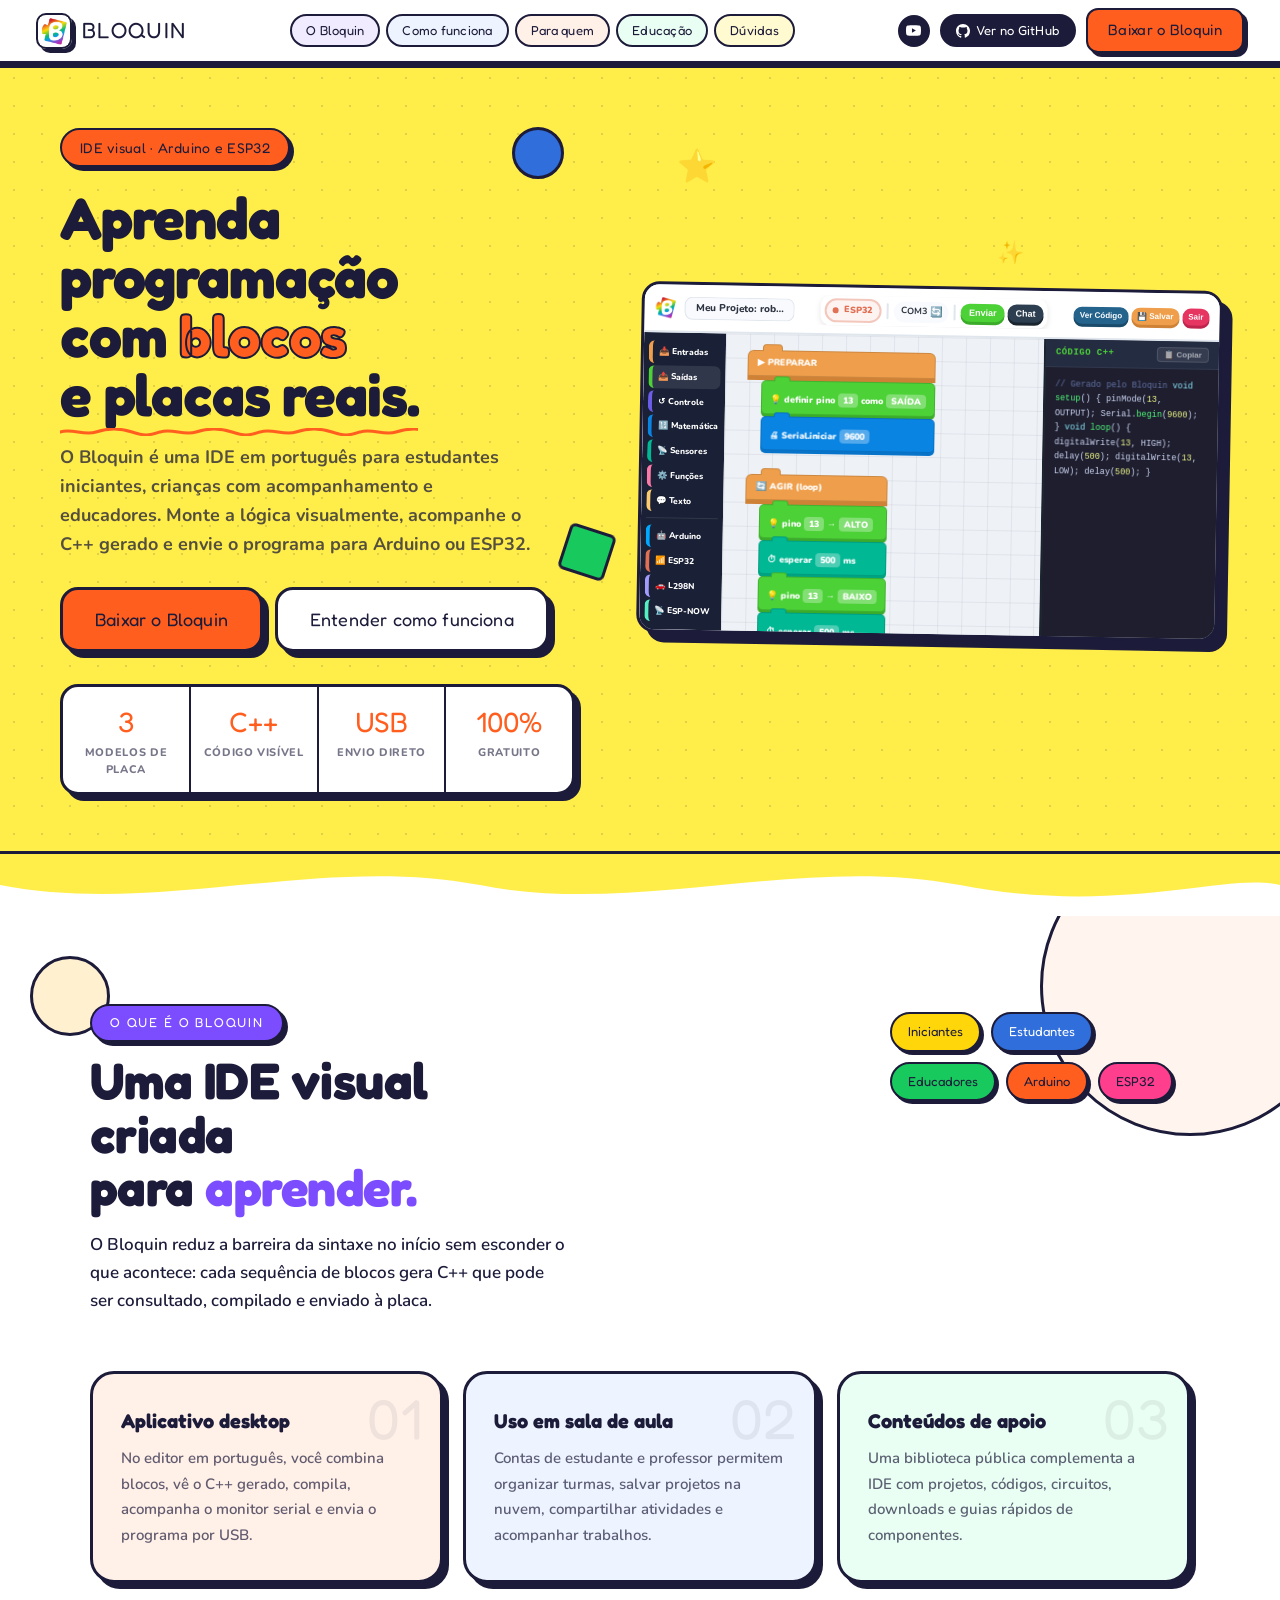
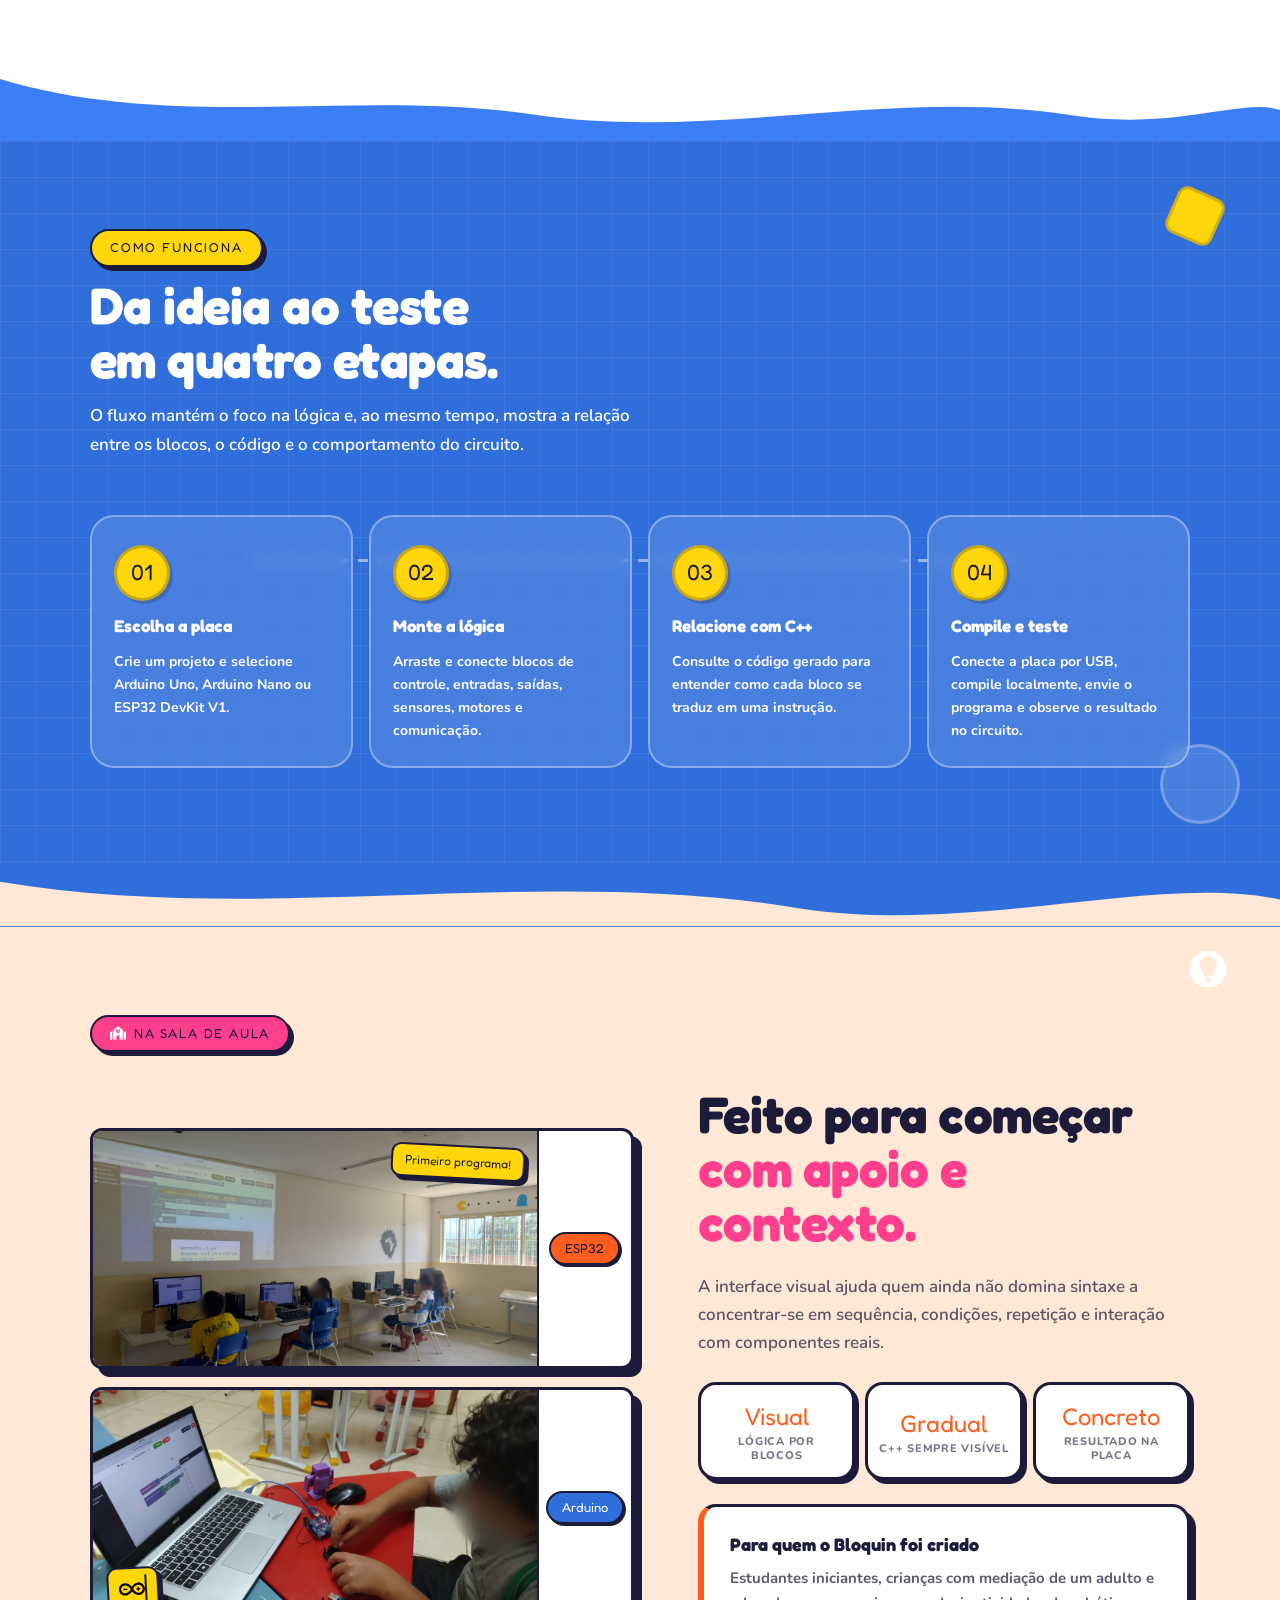
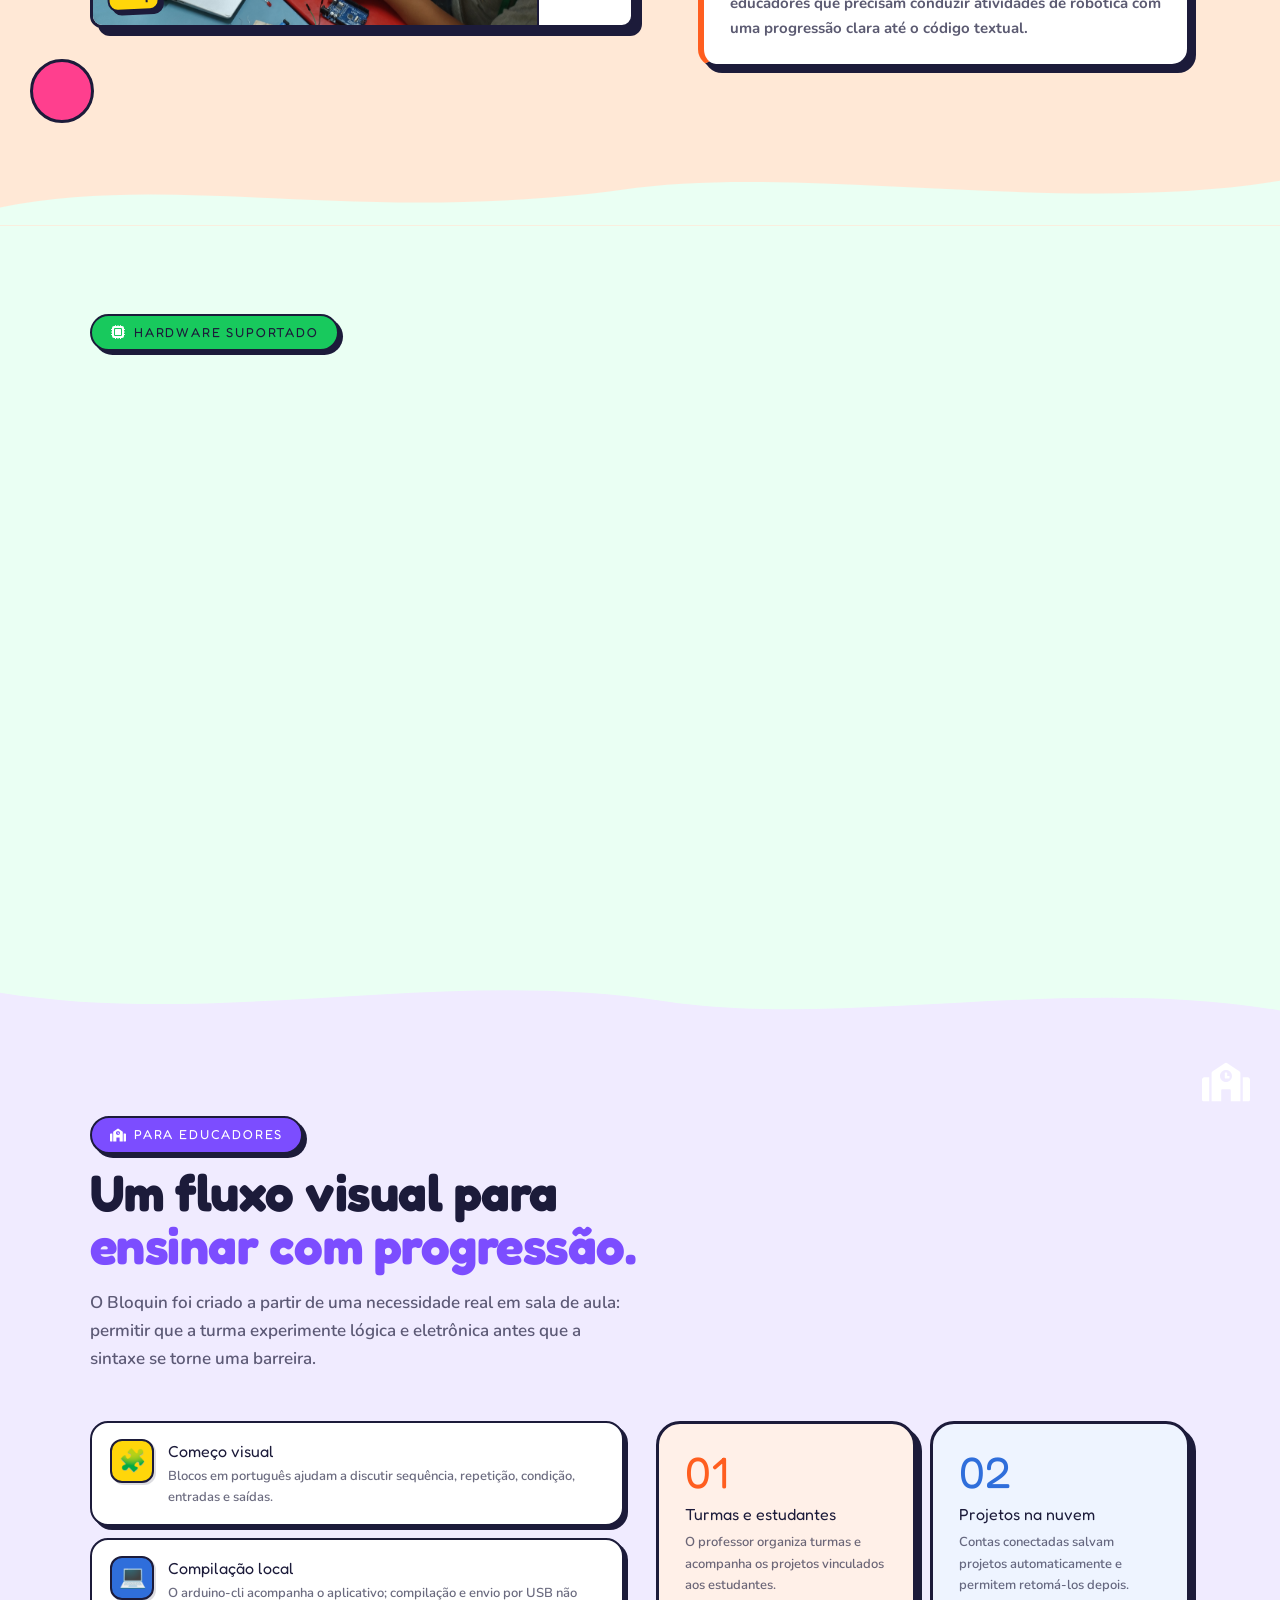
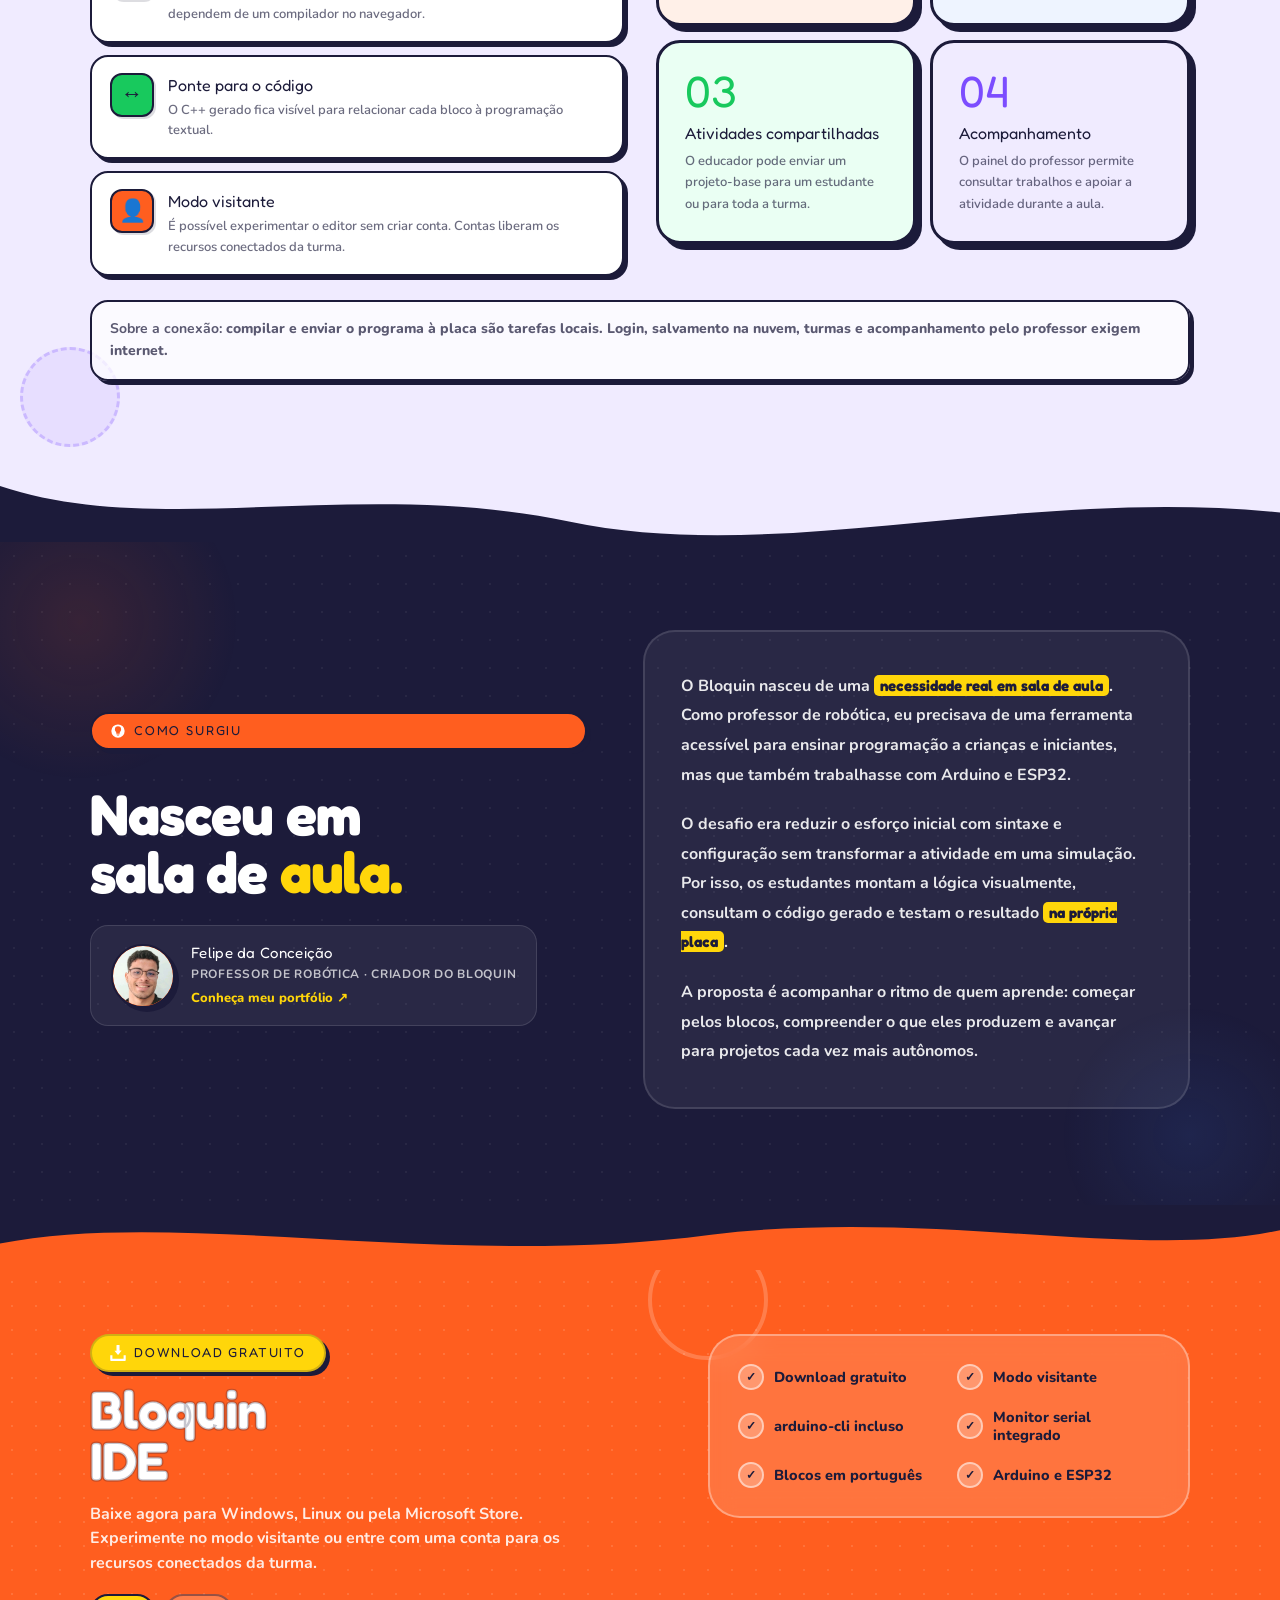
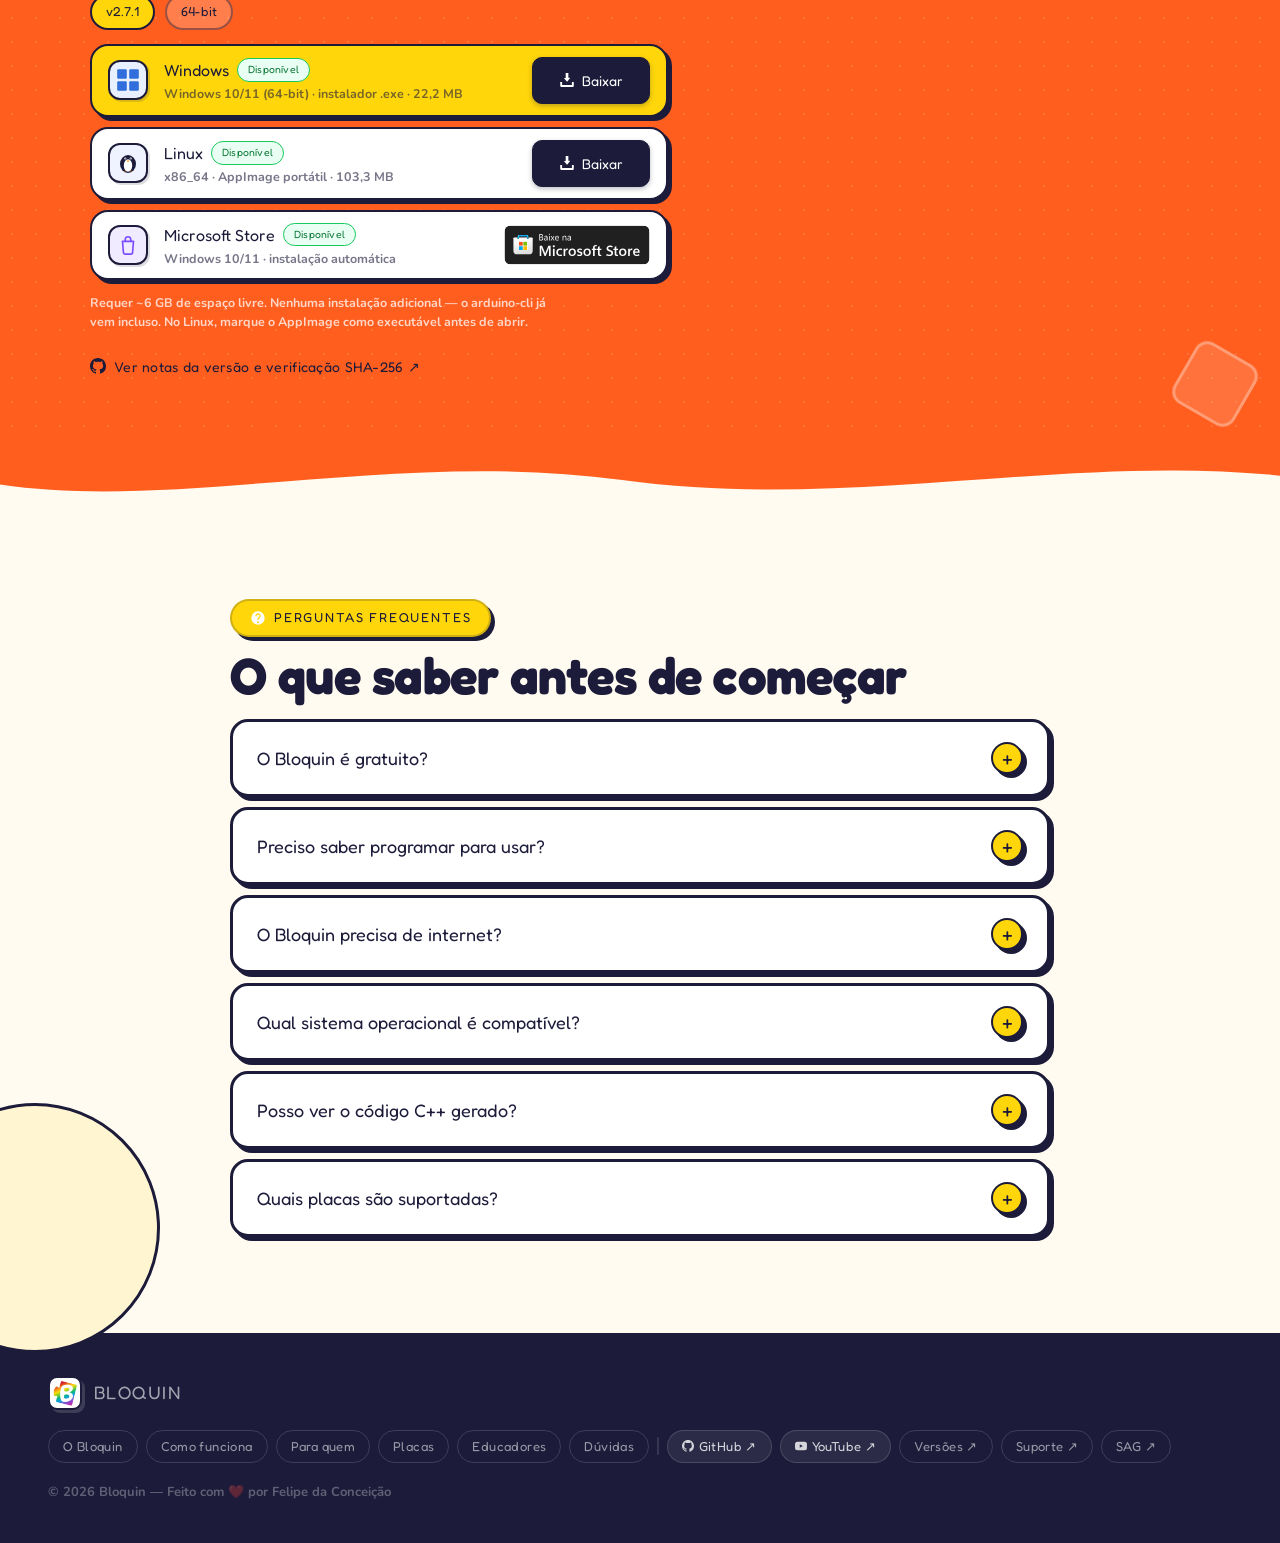
==== commit 2cd106fd: "Update README and index.html to reflect new download links and remove license section" ====
--- a/index.html
+++ b/index.html
@@ -43,7 +43,7 @@
   "inLanguage": "pt-BR",
   "isAccessibleForFree": true,
   "softwareVersion": "2.7.1",
-  "downloadUrl": "https://github.com/FelipeSilva10/Bloquin/releases/latest",
+  "downloadUrl": "https://github.com/FelipeSilva10/bloquin-releases/releases/latest",
   "screenshot": "https://bloquin.online/assets/Logo_Bloquin.png",
   "offers": {
     "@type": "Offer",
@@ -67,10 +67,8 @@
     "url": "https://github.com/FelipeSilva10",
     "sameAs": ["https://github.com/FelipeSilva10"]
   },
-  "codeRepository": "https://github.com/FelipeSilva10/Bloquin",
-  "license": "https://opensource.org/licenses/MIT",
-  "releaseNotes": "https://github.com/FelipeSilva10/Bloquin/releases",
-  "discussionUrl": "https://github.com/FelipeSilva10/Bloquin/issues",
+  "releaseNotes": "https://github.com/FelipeSilva10/bloquin-releases/releases",
+  "discussionUrl": "https://github.com/FelipeSilva10/bloquin-releases/issues",
   "developmentStatus": "Active",
   "programmingLanguage": ["Rust", "TypeScript", "C++"]
 }
@@ -87,7 +85,7 @@
       "name": "O Bloquin é realmente gratuito?",
       "acceptedAnswer": {
         "@type": "Answer",
-        "text": "Sim. O Bloquin é distribuído gratuitamente e seu código-fonte está disponível sob a licença MIT."
+        "text": "Sim. O Bloquin é distribuído gratuitamente para Windows, Linux e Microsoft Store."
       }
     },
     {
@@ -1356,77 +1354,6 @@
   animation: float-c 8s ease-in-out infinite;
 }
 
-/* ═══════════════════════════════
-   OPEN SOURCE SECTION
-═══════════════════════════════ */
-.opensource-inner {
-  max-width: 1100px; margin: 0 auto;
-  display: grid;
-  grid-template-columns: minmax(0, 1.02fr) minmax(0, 0.98fr);
-  gap: clamp(36px, 5vw, 64px);
-  align-items: stretch;
-  position: relative; z-index: var(--z-content);
-}
-.opensource-left { display: flex; flex-direction: column; min-width: 0; }
-.opensource-right { display: flex; align-items: center; min-width: 0; }
-.os-links { display: flex; flex-direction: column; gap: 10px; }
-.os-link-card {
-  display: flex; align-items: center; gap: 14px;
-  background: var(--white); border: var(--border-w);
-  border-radius: var(--r-md); padding: 14px 18px;
-  box-shadow: var(--shadow-sm); color: var(--dark);
-  text-decoration: none;
-  transition: transform 0.1s, box-shadow 0.12s;
-}
-.os-link-card:hover { transform: translate(-2px,-2px); box-shadow: var(--shadow-md); }
-.os-link-card div { display: flex; flex-direction: column; gap: 2px; flex: 1; }
-.os-link-card strong { font-weight: 900; font-size: 15px; }
-.os-link-card span { font-size: 12px; color: rgba(28,27,58,0.6); font-weight: 700; }
-.os-arrow { font-size: 18px; color: var(--green); font-weight: 900; flex-shrink: 0; }
-/* GitHub card */
-.os-gh-card {
-  background: var(--dark); border: var(--border);
-  border-radius: var(--r-xl); padding: 32px 28px;
-  box-shadow: var(--shadow-xl);
-  display: flex; flex-direction: column; gap: 16px;
-  width: 100%;
-  min-height: 380px;
-}
-.os-gh-header { display: flex; align-items: center; gap: 12px; flex-wrap: wrap; }
-.os-gh-title { display: flex; align-items: baseline; gap: 2px; }
-.os-gh-org { font-family: 'Fredoka One', cursive; font-size: 20px; color: rgba(255,255,255,0.6); }
-.os-gh-repo { font-family: 'Fredoka One', cursive; font-size: 20px; color: #fff; }
-.os-gh-badge {
-  background: var(--green); color: var(--dark);
-  font-family: 'Fredoka One', cursive; font-size: 12px;
-  padding: 3px 12px; border-radius: 100px;
-  border: 2px solid rgba(255,255,255,0.2);
-  margin-left: auto;
-}
-.os-gh-desc { font-size: 14px; font-weight: 700; color: rgba(255,255,255,0.72); line-height: 1.6; }
-.os-gh-lang { display: flex; align-items: center; gap: 6px; font-size: 13px; font-weight: 800; color: rgba(255,255,255,0.7); }
-.os-lang-dot { width: 12px; height: 12px; border-radius: 50%; flex-shrink: 0; display: inline-block; }
-.os-gh-stats {
-  display: flex; gap: 12px; flex-wrap: wrap;
-  border-top: 1.5px solid rgba(255,255,255,0.1);
-  padding-top: 16px;
-}
-.os-stat {
-  font-family: 'Fredoka One', cursive; font-size: 14px;
-  color: rgba(255,255,255,0.7);
-  background: rgba(255,255,255,0.07); border: 1.5px solid rgba(255,255,255,0.12);
-  border-radius: 100px; padding: 5px 14px;
-}
-.os-gh-cta {
-  display: flex; align-items: center; justify-content: center; gap: 8px;
-  background: var(--white); color: var(--dark);
-  font-family: 'Fredoka One', cursive; font-size: 18px;
-  padding: 14px 28px; border-radius: var(--r-md);
-  border: var(--border); box-shadow: var(--shadow-md);
-  text-decoration: none; transition: transform 0.1s, box-shadow 0.1s;
-}
-.os-gh-card .os-gh-cta { margin-top: auto; }
-.os-gh-cta:hover { transform: translate(-2px,-2px); box-shadow: var(--shadow-lg); }
 /* GitHub link below download CTA */
 .dl-github-link {
   display: inline-flex; align-items: center; gap: 8px; margin-top: 12px;
@@ -1574,10 +1501,6 @@
 
   .origem-inner { grid-template-columns: 1fr; gap: 32px; }
   .dl-inner { grid-template-columns: 1fr; }
-  .opensource-inner { grid-template-columns: 1fr; gap: 32px; }
-  .opensource-right { width: 100%; max-width: 680px; margin: 0 auto; }
-  .os-gh-card { min-height: 0; }
-  #opensource { padding: 64px 24px 72px; }
 
   footer { padding: 28px 20px; }
 }
@@ -1644,8 +1567,7 @@
 }
 
 @media (max-width: 380px) {
-  #hero, #what, #how, #alunos, #boards, #educadores, #origem, #download, #faq,
-  #opensource { padding-left: 18px; padding-right: 18px; }
+  #hero, #what, #how, #alunos, #boards, #educadores, #origem, #download, #faq { padding-left: 18px; padding-right: 18px; }
   .nav-wordmark { display: none; }
   .nav-mobile { padding: 18px 14px; }
   .sec-title { font-size: 34px; }
@@ -1685,7 +1607,7 @@
     <a class="nav-youtube" href="https://www.youtube.com/@BloquinIDE" target="_blank" rel="noopener" aria-label="Canal do Bloquin no YouTube">
       <svg viewBox="0 0 24 24" xmlns="http://www.w3.org/2000/svg" aria-hidden="true"><path d="M23.498 6.186a3.016 3.016 0 0 0-2.122-2.136C19.505 3.545 12 3.545 12 3.545s-7.505 0-9.377.505A3.017 3.017 0 0 0 .502 6.186C0 8.07 0 12 0 12s0 3.93.502 5.814a3.016 3.016 0 0 0 2.122 2.136c1.871.505 9.376.505 9.376.505s7.505 0 9.377-.505a3.015 3.015 0 0 0 2.122-2.136C24 15.93 24 12 24 12s0-3.93-.502-5.814zM9.545 15.568V8.432L15.818 12l-6.273 3.568z"/></svg>
     </a>
-    <a class="nav-github" href="https://github.com/FelipeSilva10/Bloquin" target="_blank" rel="noopener" aria-label="Ver Bloquin no GitHub">
+    <a class="nav-github" href="https://github.com/FelipeSilva10/bloquin-releases" target="_blank" rel="noopener" aria-label="Ver Bloquin no GitHub">
       <svg viewBox="0 0 24 24" xmlns="http://www.w3.org/2000/svg" aria-hidden="true"><path d="M12 0C5.37 0 0 5.37 0 12c0 5.31 3.435 9.795 8.205 11.385.6.105.825-.255.825-.57 0-.285-.015-1.23-.015-2.235-3.015.555-3.795-.735-4.035-1.41-.135-.345-.72-1.41-1.23-1.695-.42-.225-1.02-.78-.015-.795.945-.015 1.62.87 1.845 1.23 1.08 1.815 2.805 1.305 3.495.99.105-.78.42-1.305.765-1.605-2.67-.3-5.46-1.335-5.46-5.925 0-1.305.465-2.385 1.23-3.225-.12-.3-.54-1.53.12-3.18 0 0 1.005-.315 3.3 1.23.96-.27 1.98-.405 3-.405s2.04.135 3 .405c2.295-1.56 3.3-1.23 3.3-1.23.66 1.65.24 2.88.12 3.18.765.84 1.23 1.905 1.23 3.225 0 4.605-2.805 5.625-5.475 5.925.435.375.81 1.095.81 2.22 0 1.605-.015 2.895-.015 3.3 0 .315.225.69.825.57A12.02 12.02 0 0 0 24 12c0-6.63-5.37-12-12-12z"/></svg>
       Ver no GitHub
     </a>
@@ -1702,7 +1624,7 @@
   <a class="nav-mobile-pill p-orange" href="#alunos">Para quem</a>
   <a class="nav-mobile-pill p-green"  href="#educadores">Na educação</a>
   <a class="nav-mobile-pill p-yellow" href="#faq">Dúvidas</a>
-  <a class="nav-mobile-pill" style="background:#f0f0f8;display:flex;align-items:center;gap:10px;" href="https://github.com/FelipeSilva10/Bloquin" target="_blank" rel="noopener">
+  <a class="nav-mobile-pill" style="background:#f0f0f8;display:flex;align-items:center;gap:10px;" href="https://github.com/FelipeSilva10/bloquin-releases" target="_blank" rel="noopener">
     <svg viewBox="0 0 24 24" style="width:18px;height:18px;fill:#1C1B3A;flex-shrink:0;" xmlns="http://www.w3.org/2000/svg"><path d="M12 0C5.37 0 0 5.37 0 12c0 5.31 3.435 9.795 8.205 11.385.6.105.825-.255.825-.57 0-.285-.015-1.23-.015-2.235-3.015.555-3.795-.735-4.035-1.41-.135-.345-.72-1.41-1.23-1.695-.42-.225-1.02-.78-.015-.795.945-.015 1.62.87 1.845 1.23 1.08 1.815 2.805 1.305 3.495.99.105-.78.42-1.305.765-1.605-2.67-.3-5.46-1.335-5.46-5.925 0-1.305.465-2.385 1.23-3.225-.12-.3-.54-1.53.12-3.18 0 0 1.005-.315 3.3 1.23.96-.27 1.98-.405 3-.405s2.04.135 3 .405c2.295-1.56 3.3-1.23 3.3-1.23.66 1.65.24 2.88.12 3.18.765.84 1.23 1.905 1.23 3.225 0 4.605-2.805 5.625-5.475 5.925.435.375.81 1.095.81 2.22 0 1.605-.015 2.895-.015 3.3 0 .315.225.69.825.57A12.02 12.02 0 0 0 24 12c0-6.63-5.37-12-12-12z"/></svg>
     Ver no GitHub ↗
   </a>
@@ -1743,7 +1665,7 @@
         <div class="hero-stat"><span class="hs-val">3</span><span class="hs-key">Modelos de placa</span></div>
         <div class="hero-stat"><span class="hs-val">C++</span><span class="hs-key">Código visível</span></div>
         <div class="hero-stat"><span class="hs-val">USB</span><span class="hs-key">Envio direto</span></div>
-        <div class="hero-stat"><span class="hs-val">MIT</span><span class="hs-key">Código aberto</span></div>
+        <div class="hero-stat"><span class="hs-val">100%</span><span class="hs-key">Gratuito</span></div>
       </div>
     </div>
 
@@ -2130,87 +2052,6 @@
 </section>
 
 <div class="wave-wrap" style="background:var(--origin-bg)" aria-hidden="true">
-  <svg viewBox="0 0 1440 70" preserveAspectRatio="none" xmlns="http://www.w3.org/2000/svg"><path d="M0,40 C200,0 500,70 800,30 C1050,0 1280,60 1440,25 L1440,70 L0,70 Z" fill="#18C95D"/></svg>
-</div>
-
-
-<!-- OPEN SOURCE -->
-<section id="opensource" style="background:#EAFFF3;padding:72px 48px;position:relative;overflow:hidden;">
-  <div style="position:absolute;inset:0;background-image:radial-gradient(circle,rgba(28,27,58,0.06) 1.5px,transparent 1.5px);background-size:28px 28px;pointer-events:none;"></div>
-  <div class="opensource-inner">
-    <div class="opensource-left reveal">
-      <div class="sec-eye sticker" style="background:var(--dark);color:#fff;border-color:var(--dark);">
-        <svg viewBox="0 0 24 24" style="width:14px;height:14px;fill:#fff;flex-shrink:0;" xmlns="http://www.w3.org/2000/svg" aria-hidden="true"><path d="M12 0C5.37 0 0 5.37 0 12c0 5.31 3.435 9.795 8.205 11.385.6.105.825-.255.825-.57 0-.285-.015-1.23-.015-2.235-3.015.555-3.795-.735-4.035-1.41-.135-.345-.72-1.41-1.23-1.695-.42-.225-1.02-.78-.015-.795.945-.015 1.62.87 1.845 1.23 1.08 1.815 2.805 1.305 3.495.99.105-.78.42-1.305.765-1.605-2.67-.3-5.46-1.335-5.46-5.925 0-1.305.465-2.385 1.23-3.225-.12-.3-.54-1.53.12-3.18 0 0 1.005-.315 3.3 1.23.96-.27 1.98-.405 3-.405s2.04.135 3 .405c2.295-1.56 3.3-1.23 3.3-1.23.66 1.65.24 2.88.12 3.18.765.84 1.23 1.905 1.23 3.225 0 4.605-2.805 5.625-5.475 5.925.435.375.81 1.095.81 2.22 0 1.605-.015 2.895-.015 3.3 0 .315.225.69.825.57A12.02 12.02 0 0 0 24 12c0-6.63-5.37-12-12-12z"/></svg>
-        Código aberto · MIT
-      </div>
-      <h2 class="sec-title reveal reveal-d1" style="margin-top:16px;">Código aberto<br><em style="color:var(--green);font-style:normal">sob licença MIT.</em></h2>
-      <p class="sec-sub reveal reveal-d2" style="color:rgba(28,27,58,0.72);margin-bottom:28px;">O código-fonte pode ser consultado, estudado, modificado e redistribuído conforme os termos da licença. O repositório também concentra versões, documentação e contribuições.</p>
-      <div class="os-links reveal reveal-d3">
-        <a class="os-link-card" href="https://github.com/FelipeSilva10/Bloquin" target="_blank" rel="noopener">
-          <svg viewBox="0 0 24 24" style="width:20px;height:20px;fill:currentColor;flex-shrink:0;" xmlns="http://www.w3.org/2000/svg" aria-hidden="true"><path d="M12 0C5.37 0 0 5.37 0 12c0 5.31 3.435 9.795 8.205 11.385.6.105.825-.255.825-.57 0-.285-.015-1.23-.015-2.235-3.015.555-3.795-.735-4.035-1.41-.135-.345-.72-1.41-1.23-1.695-.42-.225-1.02-.78-.015-.795.945-.015 1.62.87 1.845 1.23 1.08 1.815 2.805 1.305 3.495.99.105-.78.42-1.305.765-1.605-2.67-.3-5.46-1.335-5.46-5.925 0-1.305.465-2.385 1.23-3.225-.12-.3-.54-1.53.12-3.18 0 0 1.005-.315 3.3 1.23.96-.27 1.98-.405 3-.405s2.04.135 3 .405c2.295-1.56 3.3-1.23 3.3-1.23.66 1.65.24 2.88.12 3.18.765.84 1.23 1.905 1.23 3.225 0 4.605-2.805 5.625-5.475 5.925.435.375.81 1.095.81 2.22 0 1.605-.015 2.895-.015 3.3 0 .315.225.69.825.57A12.02 12.02 0 0 0 24 12c0-6.63-5.37-12-12-12z"/></svg>
-          <div>
-            <strong>Repositório GitHub</strong>
-            <span>Código-fonte completo</span>
-          </div>
-          <span class="os-arrow">↗</span>
-        </a>
-        <a class="os-link-card" href="https://github.com/FelipeSilva10/Bloquin/blob/main/README.md" target="_blank" rel="noopener">
-          <span style="font-size:20px;flex-shrink:0;">📄</span>
-          <div>
-            <strong>Documentação</strong>
-            <span>Visão geral, instalação e arquitetura</span>
-          </div>
-          <span class="os-arrow">↗</span>
-        </a>
-        <a class="os-link-card" href="https://github.com/FelipeSilva10/Bloquin/releases" target="_blank" rel="noopener">
-          <span style="font-size:20px;flex-shrink:0;">🏷️</span>
-          <div>
-            <strong>Releases</strong>
-            <span>Histórico de versões e changelogs</span>
-          </div>
-          <span class="os-arrow">↗</span>
-        </a>
-        <a class="os-link-card" href="https://github.com/FelipeSilva10/Bloquin/issues" target="_blank" rel="noopener">
-          <span style="font-size:20px;flex-shrink:0;">🐛</span>
-          <div>
-            <strong>Suporte e sugestões</strong>
-            <span>Reporte um problema ou proponha uma melhoria</span>
-          </div>
-          <span class="os-arrow">↗</span>
-        </a>
-      </div>
-    </div>
-    <div class="opensource-right reveal reveal-d2">
-      <div class="os-gh-card">
-        <div class="os-gh-header">
-          <svg viewBox="0 0 24 24" style="width:28px;height:28px;fill:#fff;" xmlns="http://www.w3.org/2000/svg" aria-hidden="true"><path d="M12 0C5.37 0 0 5.37 0 12c0 5.31 3.435 9.795 8.205 11.385.6.105.825-.255.825-.57 0-.285-.015-1.23-.015-2.235-3.015.555-3.795-.735-4.035-1.41-.135-.345-.72-1.41-1.23-1.695-.42-.225-1.02-.78-.015-.795.945-.015 1.62.87 1.845 1.23 1.08 1.815 2.805 1.305 3.495.99.105-.78.42-1.305.765-1.605-2.67-.3-5.46-1.335-5.46-5.925 0-1.305.465-2.385 1.23-3.225-.12-.3-.54-1.53.12-3.18 0 0 1.005-.315 3.3 1.23.96-.27 1.98-.405 3-.405s2.04.135 3 .405c2.295-1.56 3.3-1.23 3.3-1.23.66 1.65.24 2.88.12 3.18.765.84 1.23 1.905 1.23 3.225 0 4.605-2.805 5.625-5.475 5.925.435.375.81 1.095.81 2.22 0 1.605-.015 2.895-.015 3.3 0 .315.225.69.825.57A12.02 12.02 0 0 0 24 12c0-6.63-5.37-12-12-12z"/></svg>
-          <div class="os-gh-title">
-            <span class="os-gh-org">FelipeSilva10</span>
-            <span class="os-gh-repo">/ Bloquin</span>
-          </div>
-          <div class="os-gh-badge">Open Source</div>
-        </div>
-        <p class="os-gh-desc">IDE visual em português para programar Arduino e ESP32 com blocos, acompanhar o C++ gerado e apoiar atividades educacionais.</p>
-        <div class="os-gh-lang">
-          <span class="os-lang-dot" style="background:#b07219;"></span><span>Rust</span>
-          <span class="os-lang-dot" style="background:#3178c6;margin-left:12px;"></span><span>TypeScript</span>
-          <span class="os-lang-dot" style="background:#f34b7d;margin-left:12px;"></span><span>C++</span>
-        </div>
-        <div class="os-gh-stats">
-          <div class="os-stat">⭐ Stars</div>
-          <div class="os-stat">🍴 Forks</div>
-          <div class="os-stat">📄 MIT</div>
-        </div>
-        <a class="os-gh-cta" href="https://github.com/FelipeSilva10/Bloquin" target="_blank" rel="noopener">
-          <svg viewBox="0 0 24 24" style="width:16px;height:16px;fill:currentColor;" xmlns="http://www.w3.org/2000/svg" aria-hidden="true"><path d="M12 0C5.37 0 0 5.37 0 12c0 5.31 3.435 9.795 8.205 11.385.6.105.825-.255.825-.57 0-.285-.015-1.23-.015-2.235-3.015.555-3.795-.735-4.035-1.41-.135-.345-.72-1.41-1.23-1.695-.42-.225-1.02-.78-.015-.795.945-.015 1.62.87 1.845 1.23 1.08 1.815 2.805 1.305 3.495.99.105-.78.42-1.305.765-1.605-2.67-.3-5.46-1.335-5.46-5.925 0-1.305.465-2.385 1.23-3.225-.12-.3-.54-1.53.12-3.18 0 0 1.005-.315 3.3 1.23.96-.27 1.98-.405 3-.405s2.04.135 3 .405c2.295-1.56 3.3-1.23 3.3-1.23.66 1.65.24 2.88.12 3.18.765.84 1.23 1.905 1.23 3.225 0 4.605-2.805 5.625-5.475 5.925.435.375.81 1.095.81 2.22 0 1.605-.015 2.895-.015 3.3 0 .315.225.69.825.57A12.02 12.02 0 0 0 24 12c0-6.63-5.37-12-12-12z"/></svg>
-          Ver no GitHub
-        </a>
-      </div>
-    </div>
-  </div>
-</section>
-
-<div class="wave-wrap" style="background:#EAFFF3" aria-hidden="true">
   <svg viewBox="0 0 1440 70" preserveAspectRatio="none" xmlns="http://www.w3.org/2000/svg"><path d="M0,40 C200,0 500,70 800,30 C1050,0 1280,60 1440,25 L1440,70 L0,70 Z" fill="#FF5E1F"/></svg>
 </div>
 
@@ -2227,7 +2068,6 @@
       <div class="dl-meta reveal reveal-d3">
         <span class="dl-tag dl-tag-version" id="dl-version-tag">v2.7.1</span>
         <span class="dl-tag">64-bit</span>
-        <span class="dl-tag">MIT · Código aberto</span>
       </div>
 
       <div class="dl-platforms reveal reveal-d3">
@@ -2241,7 +2081,7 @@
               <p class="dl-plat-meta" id="dl-meta-windows">Windows 10/11 (64-bit) · instalador .exe · 22,2 MB</p>
             </div>
           </div>
-          <a class="dl-plat-btn dl-plat-btn-primary" id="dl-btn-windows" href="https://github.com/FelipeSilva10/Bloquin/releases/latest" target="_blank" rel="noopener" aria-label="Baixar Bloquin para Windows — instalador .exe, 22,2 MB"><img src="assets/icon-download.svg" alt="" aria-hidden="true" style="width:14px;height:14px;"> Baixar</a>
+          <a class="dl-plat-btn dl-plat-btn-primary" id="dl-btn-windows" href="https://github.com/FelipeSilva10/bloquin-releases/releases/latest" target="_blank" rel="noopener" aria-label="Baixar Bloquin para Windows — instalador .exe, 22,2 MB"><img src="assets/icon-download.svg" alt="" aria-hidden="true" style="width:14px;height:14px;"> Baixar</a>
         </div>
 
         <div class="dl-plat dl-plat-available">
@@ -2254,7 +2094,7 @@
               <p class="dl-plat-meta" id="dl-meta-linux">x86_64 · AppImage portátil · 103,3 MB</p>
             </div>
           </div>
-          <a class="dl-plat-btn" id="dl-btn-linux" href="https://github.com/FelipeSilva10/Bloquin/releases/latest/download/Bloquin-Linux-x86_64.AppImage" target="_blank" rel="noopener" aria-label="Baixar Bloquin para Linux — AppImage, 103,3 MB"><img src="assets/icon-download.svg" alt="" aria-hidden="true" style="width:14px;height:14px;"> Baixar</a>
+          <a class="dl-plat-btn" id="dl-btn-linux" href="https://github.com/FelipeSilva10/bloquin-releases/releases/latest/download/Bloquin-Linux-x86_64.AppImage" target="_blank" rel="noopener" aria-label="Baixar Bloquin para Linux — AppImage, 103,3 MB"><img src="assets/icon-download.svg" alt="" aria-hidden="true" style="width:14px;height:14px;"> Baixar</a>
         </div>
 
         <div class="dl-plat dl-plat-available">
@@ -2273,7 +2113,7 @@
 
       <p class="dl-req-note reveal reveal-d4">Requer ~6 GB de espaço livre. Nenhuma instalação adicional — o arduino-cli já vem incluso. No Linux, marque o AppImage como executável antes de abrir.</p>
 
-      <a class="dl-github-link reveal reveal-d4" href="https://github.com/FelipeSilva10/Bloquin/releases/latest" target="_blank" rel="noopener">
+      <a class="dl-github-link reveal reveal-d4" href="https://github.com/FelipeSilva10/bloquin-releases/releases/latest" target="_blank" rel="noopener">
         <svg viewBox="0 0 24 24" style="width:16px;height:16px;fill:currentColor;flex-shrink:0;" xmlns="http://www.w3.org/2000/svg" aria-hidden="true"><path d="M12 0C5.37 0 0 5.37 0 12c0 5.31 3.435 9.795 8.205 11.385.6.105.825-.255.825-.57 0-.285-.015-1.23-.015-2.235-3.015.555-3.795-.735-4.035-1.41-.135-.345-.72-1.41-1.23-1.695-.42-.225-1.02-.78-.015-.795.945-.015 1.62.87 1.845 1.23 1.08 1.815 2.805 1.305 3.495.99.105-.78.42-1.305.765-1.605-2.67-.3-5.46-1.335-5.46-5.925 0-1.305.465-2.385 1.23-3.225-.12-.3-.54-1.53.12-3.18 0 0 1.005-.315 3.3 1.23.96-.27 1.98-.405 3-.405s2.04.135 3 .405c2.295-1.56 3.3-1.23 3.3-1.23.66 1.65.24 2.88.12 3.18.765.84 1.23 1.905 1.23 3.225 0 4.605-2.805 5.625-5.475 5.925.435.375.81 1.095.81 2.22 0 1.605-.015 2.895-.015 3.3 0 .315.225.69.825.57A12.02 12.02 0 0 0 24 12c0-6.63-5.37-12-12-12z"/></svg>
         Ver notas da versão e verificação SHA-256 ↗
       </a>
@@ -2304,7 +2144,7 @@
     <div class="faq-list">
       <div class="faq-item reveal reveal-d1">
         <button class="faq-q" type="button" id="faq-q-1" aria-expanded="false" aria-controls="faq-a-1">O Bloquin é gratuito?<span class="faq-badge" aria-hidden="true">+</span></button>
-        <div class="faq-a" id="faq-a-1" role="region" aria-labelledby="faq-q-1" hidden>Sim. O aplicativo é distribuído gratuitamente e seu código-fonte está disponível sob a licença MIT.</div>
+        <div class="faq-a" id="faq-a-1" role="region" aria-labelledby="faq-q-1" hidden>Sim. O aplicativo é distribuído gratuitamente para Windows, Linux e Microsoft Store.</div>
       </div>
       <div class="faq-item reveal reveal-d2">
         <button class="faq-q" type="button" id="faq-q-2" aria-expanded="false" aria-controls="faq-a-2">Preciso saber programar para usar?<span class="faq-badge" aria-hidden="true">+</span></button>
@@ -2332,7 +2172,7 @@
     <noscript>
       <dl class="faq-noscript">
         <dt>O Bloquin é gratuito?</dt>
-        <dd>Sim. O aplicativo é gratuito e o código-fonte usa a licença MIT.</dd>
+        <dd>Sim. O aplicativo é distribuído gratuitamente para Windows, Linux e Microsoft Store.</dd>
         <dt>Preciso saber programar para usar?</dt>
         <dd>Não. É possível começar pela lógica em blocos e consultar o C++ gerado.</dd>
         <dt>O Bloquin precisa de internet?</dt>
@@ -2363,10 +2203,9 @@
     <a class="foot-link" href="#alunos">Para quem</a>
     <a class="foot-link" href="#boards">Placas</a>
     <a class="foot-link" href="#educadores">Educadores</a>
-    <a class="foot-link" href="#opensource">Código aberto</a>
     <a class="foot-link" href="#faq">Dúvidas</a>
     <span class="foot-divider" aria-hidden="true"></span>
-    <a class="foot-link foot-link-gh" href="https://github.com/FelipeSilva10/Bloquin" target="_blank" rel="noopener">
+    <a class="foot-link foot-link-gh" href="https://github.com/FelipeSilva10/bloquin-releases" target="_blank" rel="noopener">
       <svg viewBox="0 0 24 24" style="width:12px;height:12px;fill:currentColor;display:inline;vertical-align:-1px;" xmlns="http://www.w3.org/2000/svg" aria-hidden="true"><path d="M12 0C5.37 0 0 5.37 0 12c0 5.31 3.435 9.795 8.205 11.385.6.105.825-.255.825-.57 0-.285-.015-1.23-.015-2.235-3.015.555-3.795-.735-4.035-1.41-.135-.345-.72-1.41-1.23-1.695-.42-.225-1.02-.78-.015-.795.945-.015 1.62.87 1.845 1.23 1.08 1.815 2.805 1.305 3.495.99.105-.78.42-1.305.765-1.605-2.67-.3-5.46-1.335-5.46-5.925 0-1.305.465-2.385 1.23-3.225-.12-.3-.54-1.53.12-3.18 0 0 1.005-.315 3.3 1.23.96-.27 1.98-.405 3-.405s2.04.135 3 .405c2.295-1.56 3.3-1.23 3.3-1.23.66 1.65.24 2.88.12 3.18.765.84 1.23 1.905 1.23 3.225 0 4.605-2.805 5.625-5.475 5.925.435.375.81 1.095.81 2.22 0 1.605-.015 2.895-.015 3.3 0 .315.225.69.825.57A12.02 12.02 0 0 0 24 12c0-6.63-5.37-12-12-12z"/></svg>
       GitHub ↗
     </a>
@@ -2374,9 +2213,8 @@
       <svg viewBox="0 0 24 24" style="width:12px;height:12px;fill:currentColor;display:inline;vertical-align:-1px;" xmlns="http://www.w3.org/2000/svg" aria-hidden="true"><path d="M23.498 6.186a3.016 3.016 0 0 0-2.122-2.136C19.505 3.545 12 3.545 12 3.545s-7.505 0-9.377.505A3.017 3.017 0 0 0 .502 6.186C0 8.07 0 12 0 12s0 3.93.502 5.814a3.016 3.016 0 0 0 2.122 2.136c1.871.505 9.376.505 9.376.505s7.505 0 9.377-.505a3.015 3.015 0 0 0 2.122-2.136C24 15.93 24 12 24 12s0-3.93-.502-5.814zM9.545 15.568V8.432L15.818 12l-6.273 3.568z"/></svg>
       YouTube ↗
     </a>
-    <a class="foot-link" href="https://github.com/FelipeSilva10/Bloquin/blob/main/README.md" target="_blank" rel="noopener">Documentação ↗</a>
-    <a class="foot-link" href="https://github.com/FelipeSilva10/Bloquin/releases" target="_blank" rel="noopener">Versões ↗</a>
-    <a class="foot-link" href="https://github.com/FelipeSilva10/Bloquin/issues" target="_blank" rel="noopener">Suporte ↗</a>
+    <a class="foot-link" href="https://github.com/FelipeSilva10/bloquin-releases/releases" target="_blank" rel="noopener">Versões ↗</a>
+    <a class="foot-link" href="https://github.com/FelipeSilva10/bloquin-releases/issues" target="_blank" rel="noopener">Suporte ↗</a>
     <a class="foot-link" href="https://sagsite.vercel.app/" target="_blank" rel="noopener">SAG ↗</a>
   </div>
   <span class="foot-copy">© 2026 Bloquin — Feito com ❤️ por Felipe da Conceição</span>
@@ -2512,7 +2350,7 @@
   const controller = new AbortController();
   const timer = setTimeout(() => controller.abort(), 8000);
 
-  fetch('https://api.github.com/repos/FelipeSilva10/Bloquin/releases/latest', {
+  fetch('https://api.github.com/repos/FelipeSilva10/bloquin-releases/releases/latest', {
     signal: controller.signal,
     headers: { Accept: 'application/vnd.github+json' }
   })
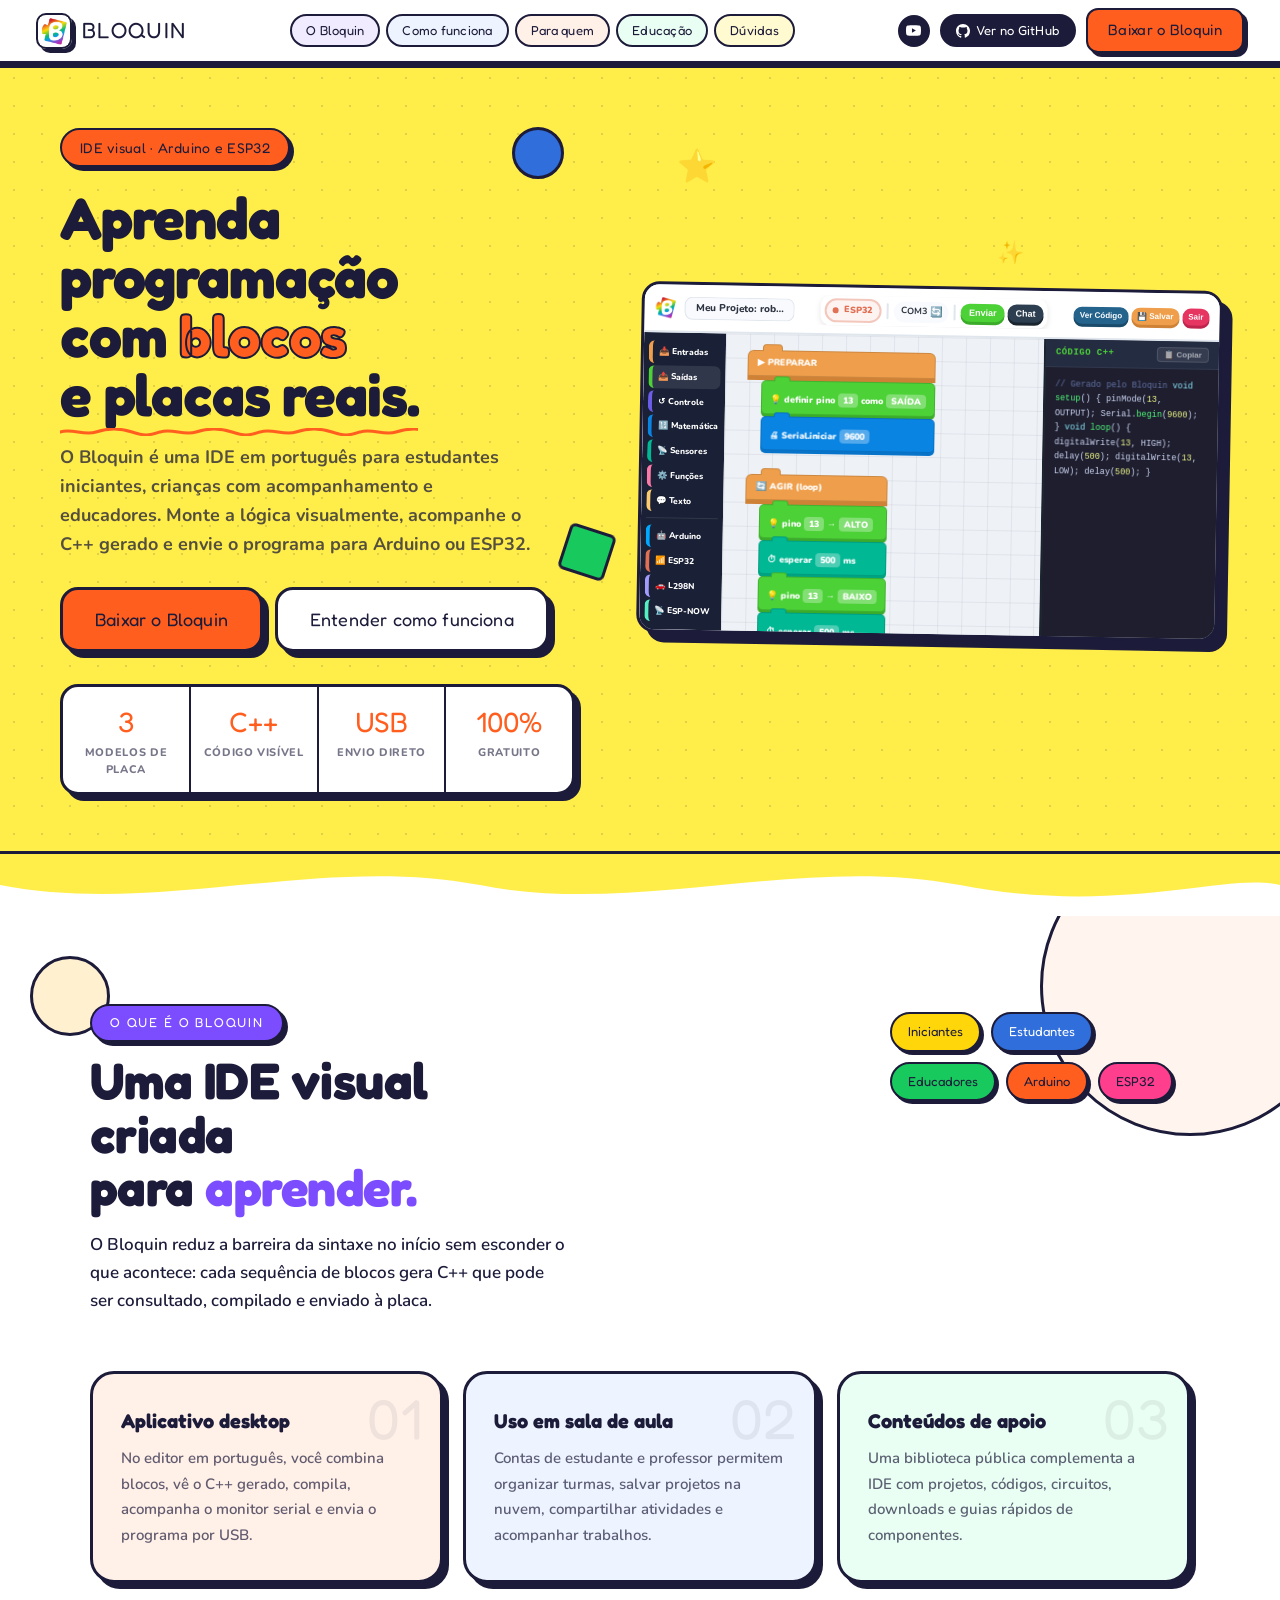
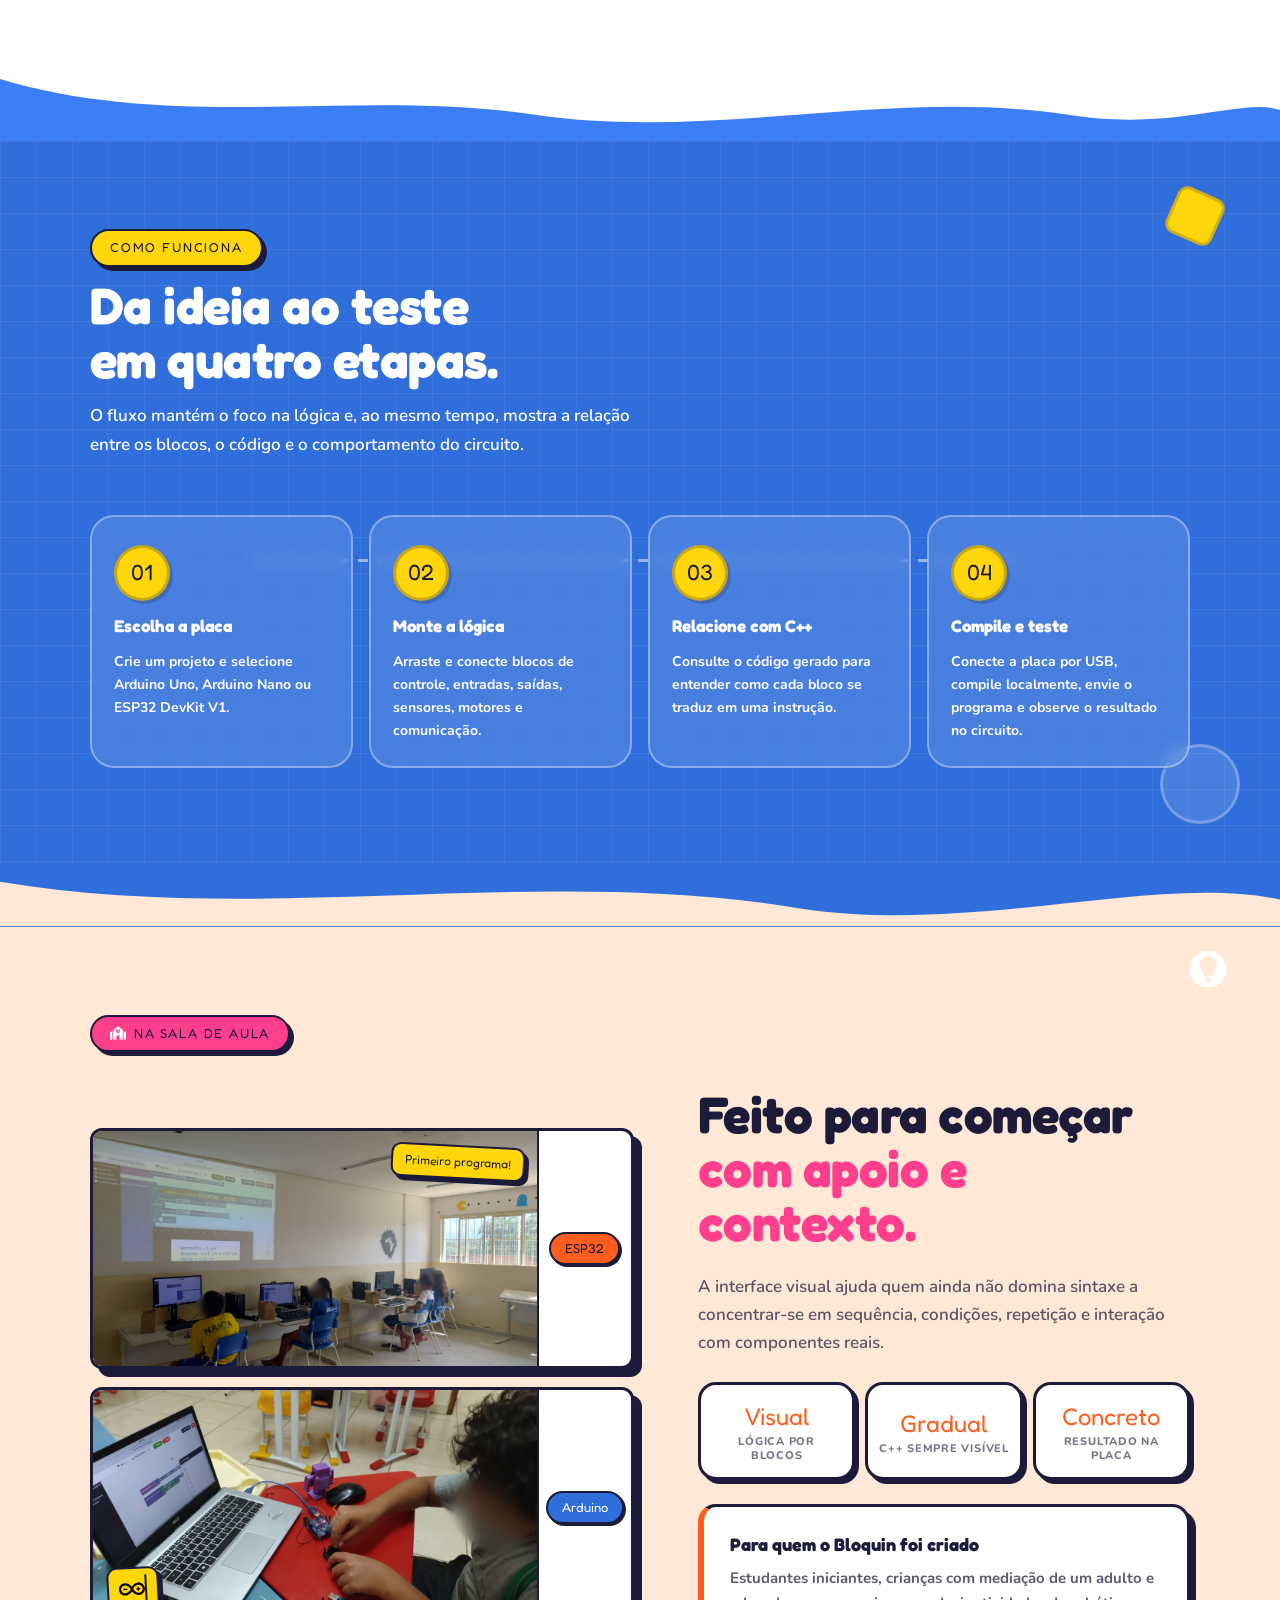
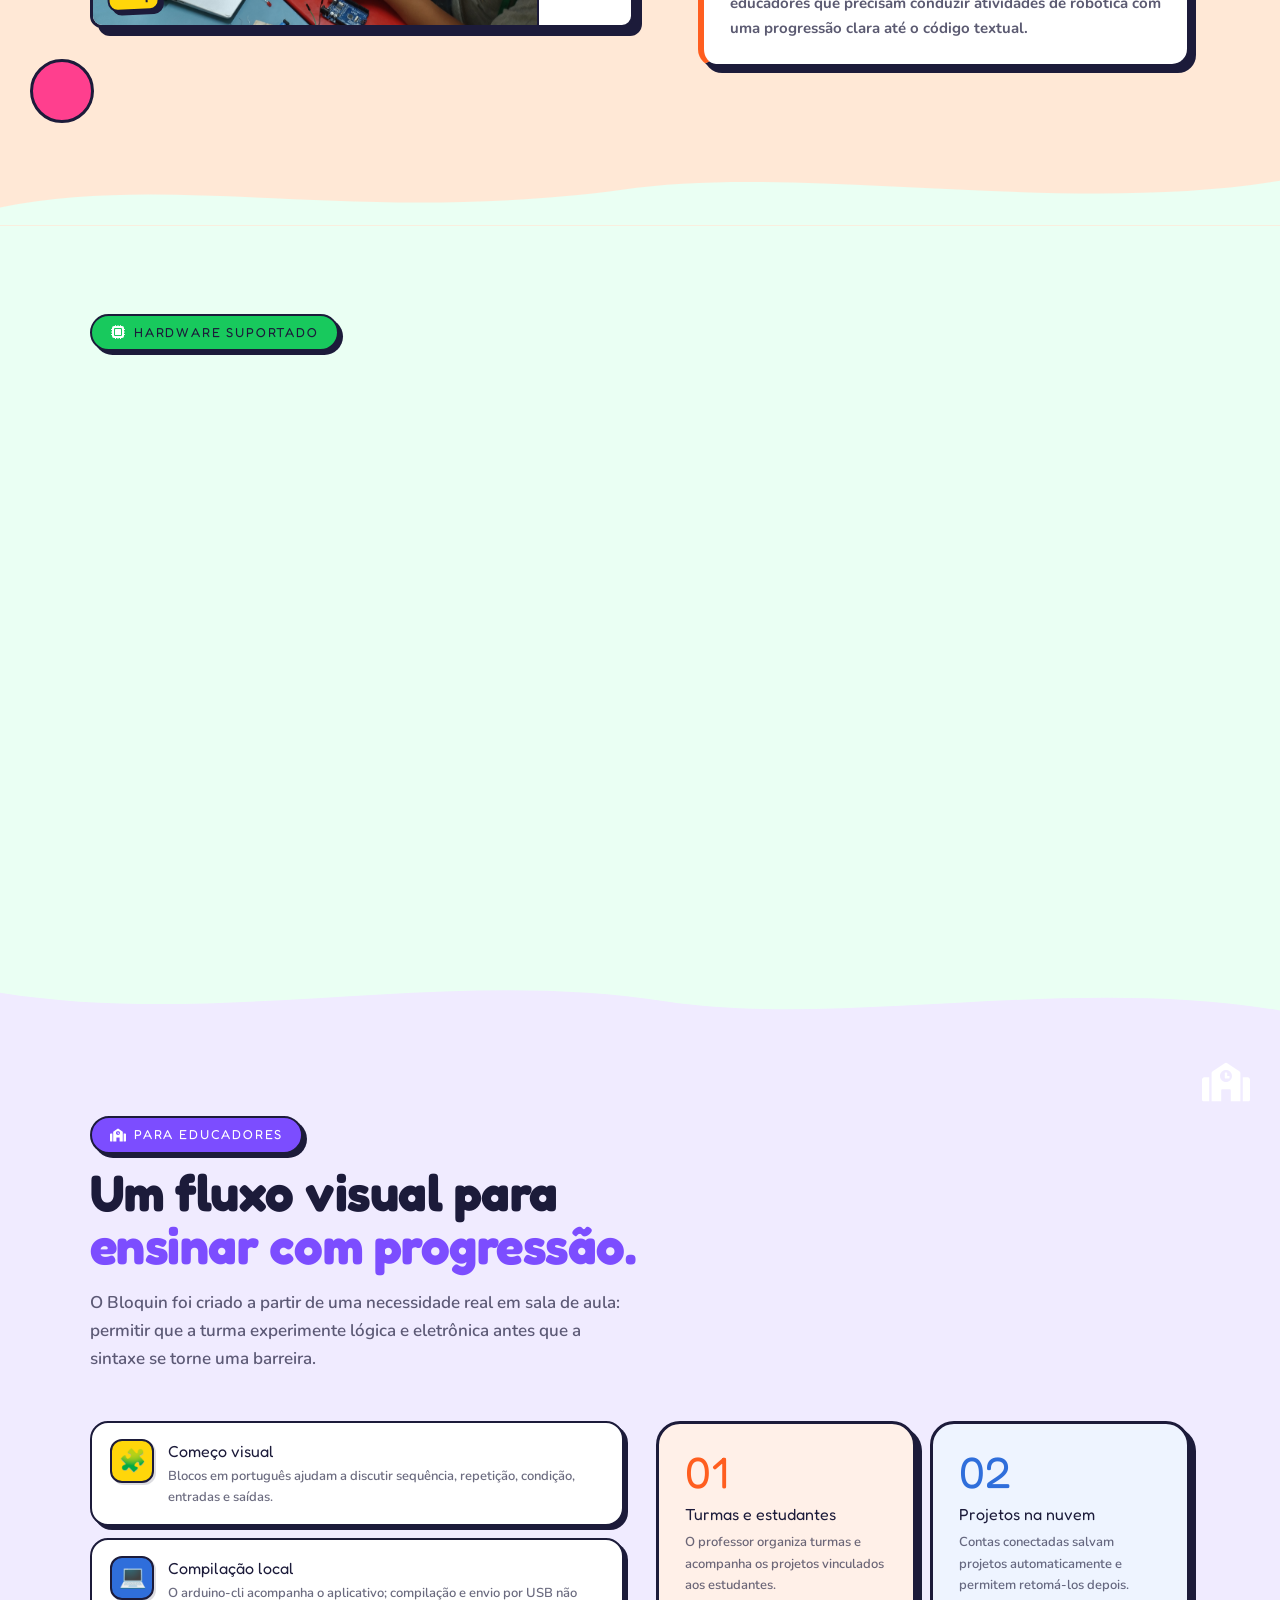
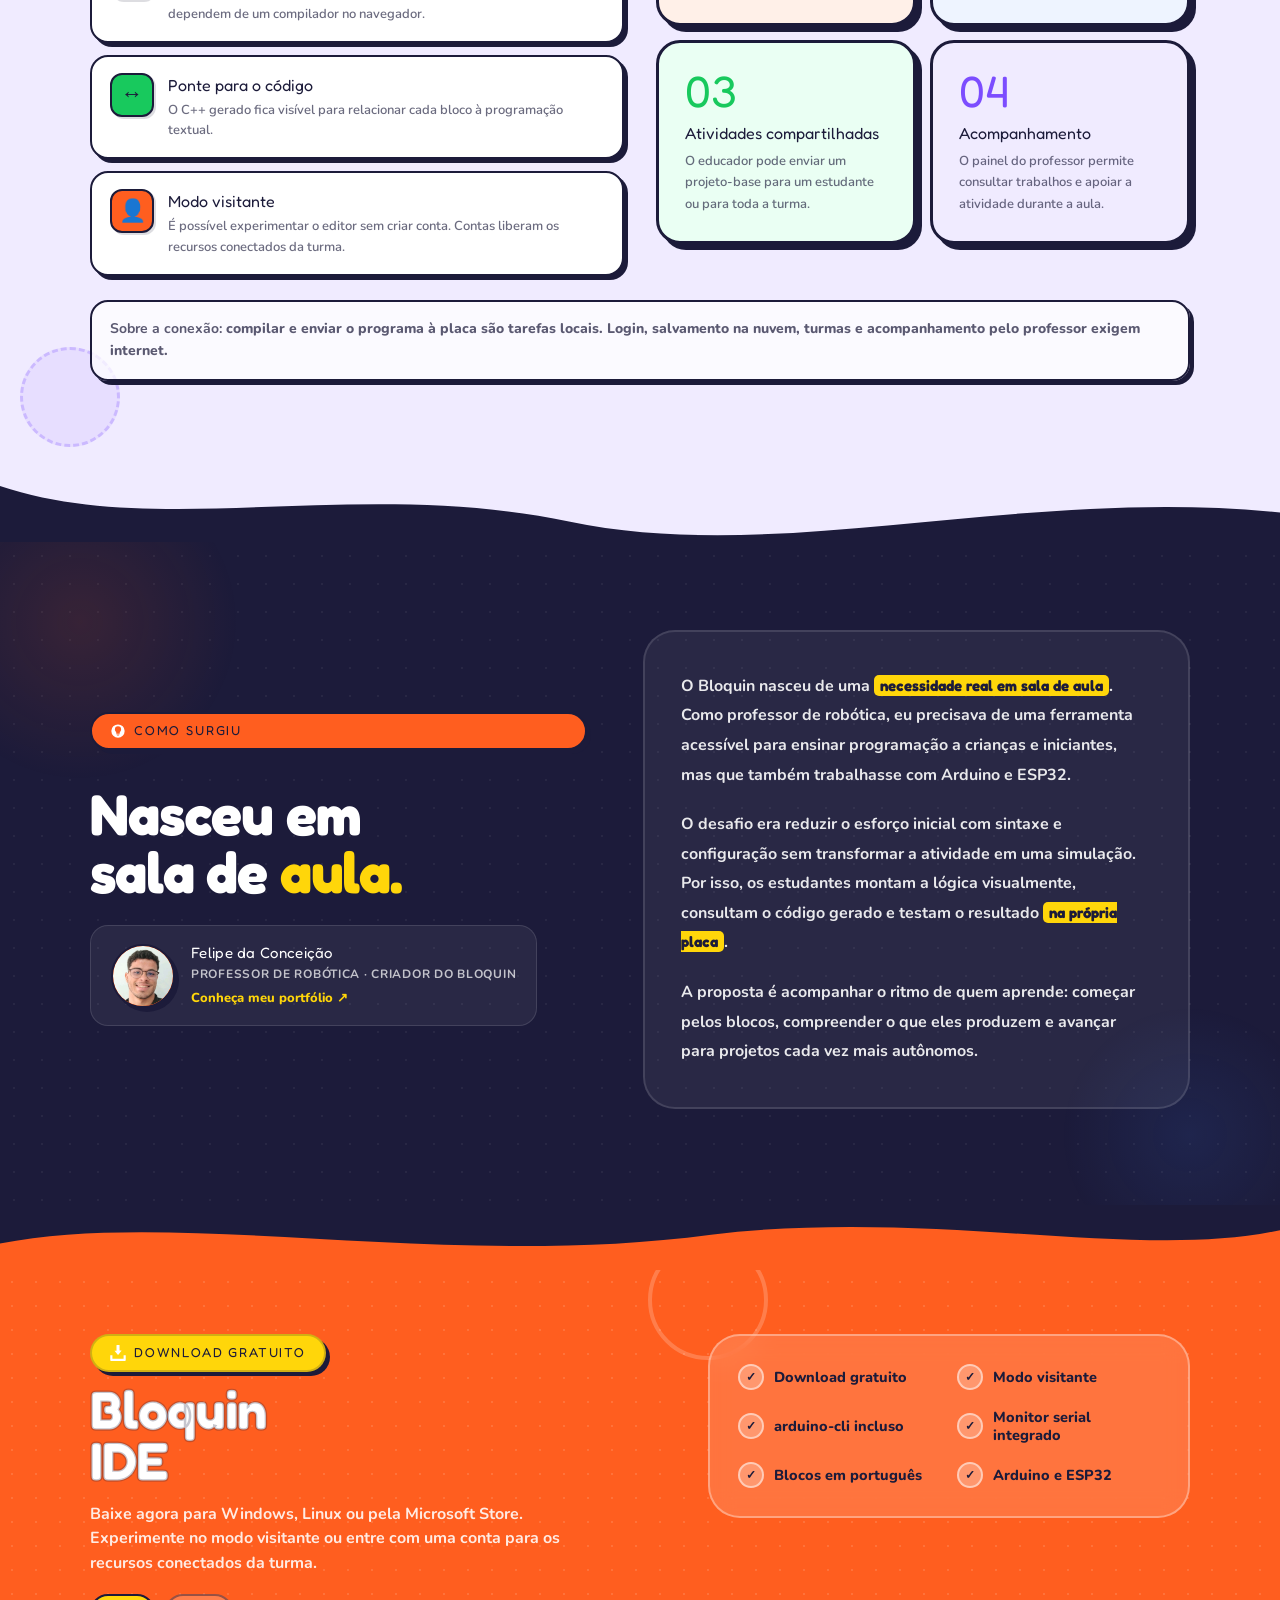
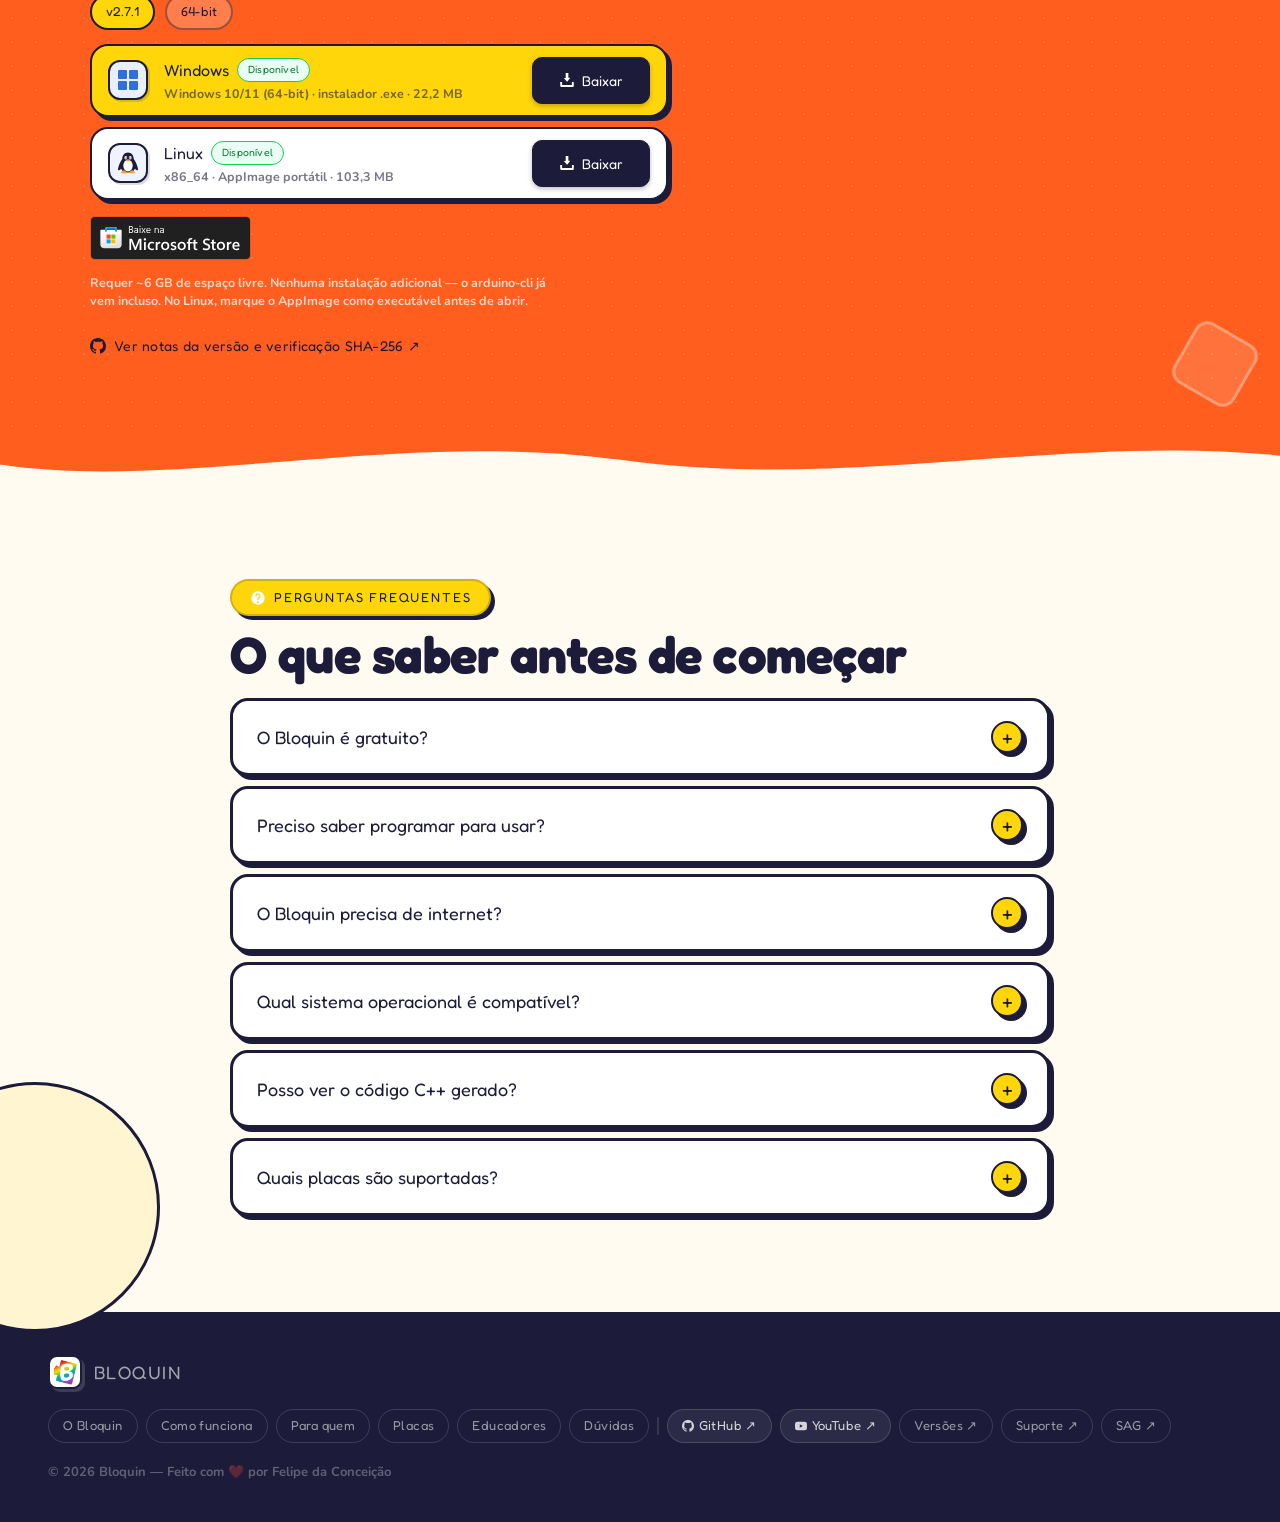
==== commit 98e3ed0b: "Remove outdated content and project pages from the repository, including the main contents index and" ====
--- a/index.html
+++ b/index.html
@@ -1284,14 +1284,14 @@
   border-color: rgba(28,27,58,0.4); box-shadow: none;
 }
 .dl-plat-icon {
-  width: 40px; height: 40px; flex-shrink: 0;
+  width: 40px; height: 40px; flex-shrink: 0; padding: 5px;
   border: var(--border-w); border-radius: var(--r-sm);
   display: flex; align-items: center; justify-content: center;
   background: var(--white); box-shadow: 2px 2px 0 rgba(28,27,58,0.15);
 }
+.dl-plat-icon svg { display: block; flex-shrink: 0; }
 .dl-plat-icon-win   { background: #E8F0FF; color: var(--blue); }
 .dl-plat-icon-linux { background: #EEF3FF; }
-.dl-plat-icon-store { background: #F0EBFF; color: var(--purple); }
 .dl-plat-info { display: flex; align-items: center; gap: 16px; flex: 1 1 220px; min-width: 0; }
 .dl-plat-body { min-width: 0; }
 .dl-plat-top { display: flex; align-items: center; gap: 8px; flex-wrap: wrap; margin-bottom: 3px; }
@@ -1316,13 +1316,9 @@
 .dl-plat-btn:hover { transform: translateY(-2px); box-shadow: 0 5px 12px rgba(28,27,58,0.32); }
 .dl-plat-btn:active { transform: translateY(0); box-shadow: 0 1px 3px rgba(28,27,58,0.28); }
 .dl-plat-btn-primary { animation: pulse-ring 2.5s infinite; }
-.dl-plat-btn:not(.dl-plat-btn-badge) { min-width: 118px; justify-content: center; }
-.dl-plat-btn-badge {
-  padding: 0; border: none; background: transparent; box-shadow: none;
-  border-radius: 8px; overflow: hidden;
-}
-.dl-plat-btn-badge:hover { box-shadow: 0 5px 12px rgba(28,27,58,0.25); }
-.dl-plat-btn-badge:active { transform: translateY(0); box-shadow: 0 2px 5px rgba(28,27,58,0.2); }
+.dl-plat-btn { min-width: 118px; justify-content: center; }
+.dl-store-badge { display: inline-flex; align-self: flex-start; margin-top: 6px; }
+.dl-store-badge img { width: 161px; height: auto; }
 .dl-plat-btn-disabled {
   background: transparent; color: rgba(28,27,58,0.5);
   border: 1.5px dashed rgba(28,27,58,0.4); box-shadow: none;
@@ -2074,7 +2070,12 @@
         <div class="dl-plat dl-plat-available dl-plat-primary">
           <div class="dl-plat-info">
             <div class="dl-plat-icon dl-plat-icon-win" aria-hidden="true">
-              <svg viewBox="0 0 20 20" width="24" height="24" xmlns="http://www.w3.org/2000/svg"><rect x="1" y="1" width="8" height="8" rx="1" fill="currentColor"/><rect x="11" y="1" width="8" height="8" rx="1" fill="currentColor"/><rect x="1" y="11" width="8" height="8" rx="1" fill="currentColor"/><rect x="11" y="11" width="8" height="8" rx="1" fill="currentColor"/></svg>
+              <svg viewBox="0 0 24 24" width="24" height="24" fill="currentColor" xmlns="http://www.w3.org/2000/svg">
+                <rect x="2" y="2" width="9" height="9" rx="1"/>
+                <rect x="13" y="2" width="9" height="9" rx="1"/>
+                <rect x="2" y="13" width="9" height="9" rx="1"/>
+                <rect x="13" y="13" width="9" height="9" rx="1"/>
+              </svg>
             </div>
             <div class="dl-plat-body">
               <div class="dl-plat-top"><span class="dl-plat-name">Windows</span><span class="dl-status dl-status-ok">Disponível</span></div>
@@ -2087,7 +2088,17 @@
         <div class="dl-plat dl-plat-available">
           <div class="dl-plat-info">
             <div class="dl-plat-icon dl-plat-icon-linux" aria-hidden="true">
-              <svg viewBox="0 0 24 24" width="24" height="24" xmlns="http://www.w3.org/2000/svg"><ellipse cx="12" cy="13" rx="8" ry="9" fill="#1C1B3A"/><ellipse cx="12" cy="14.5" rx="4.2" ry="6.2" fill="#fff"/><circle cx="9.3" cy="7.6" r="1.1" fill="#fff"/><circle cx="14.7" cy="7.6" r="1.1" fill="#fff"/><circle cx="9.3" cy="7.9" r="0.55" fill="#1C1B3A"/><circle cx="14.7" cy="7.9" r="0.55" fill="#1C1B3A"/><path d="M10.3 9.6 12 11.3 13.7 9.6Z" fill="#FF9A1F"/><path d="M8.4 21.3 10.3 19.4 9 19.4Z" fill="#FF9A1F"/><path d="M15.6 21.3 13.7 19.4 15 19.4Z" fill="#FF9A1F"/></svg>
+              <svg viewBox="0 0 24 24" width="24" height="24" xmlns="http://www.w3.org/2000/svg">
+                <path d="M12 1.5C8.5 1.5 6.25 4.35 6.25 8.1C4.6 10.35 2.5 14.4 2 18.1C1.85 19.1 2.8 19.7 3.6 19.1L5.25 17.8C5.85 20.25 8.35 21.5 12 21.5C15.65 21.5 18.15 20.25 18.75 17.8L20.4 19.1C21.2 19.7 22.15 19.1 22 18.1C21.5 14.4 19.4 10.35 17.75 8.1C17.75 4.35 15.5 1.5 12 1.5Z" fill="#1C1B3A"/>
+                <ellipse cx="12" cy="14.6" rx="4.7" ry="5.9" fill="#fff"/>
+                <ellipse cx="9.8" cy="6.8" rx="1.4" ry="1.7" fill="#fff"/>
+                <ellipse cx="14.2" cy="6.8" rx="1.4" ry="1.7" fill="#fff"/>
+                <circle cx="10.1" cy="7" r="0.65" fill="#1C1B3A"/>
+                <circle cx="13.9" cy="7" r="0.65" fill="#1C1B3A"/>
+                <path d="M9.5 9L12 8.2L14.5 9L12 10.8Z" fill="#FF9A1F"/>
+                <path d="M7.3 19.3C8.7 19.1 10.3 20.2 10.8 21.5Q11 22.2 10.1 22.2H5.6Q4.8 22.2 5.2 21.4Z" fill="#FF9A1F"/>
+                <path d="M16.7 19.3C15.3 19.1 13.7 20.2 13.2 21.5Q13 22.2 13.9 22.2H18.4Q19.2 22.2 18.8 21.4Z" fill="#FF9A1F"/>
+              </svg>
             </div>
             <div class="dl-plat-body">
               <div class="dl-plat-top"><span class="dl-plat-name">Linux</span><span class="dl-status dl-status-ok">Disponível</span></div>
@@ -2097,18 +2108,7 @@
           <a class="dl-plat-btn" id="dl-btn-linux" href="https://github.com/FelipeSilva10/bloquin-releases/releases/latest/download/Bloquin-Linux-x86_64.AppImage" target="_blank" rel="noopener" aria-label="Baixar Bloquin para Linux — AppImage, 103,3 MB"><img src="assets/icon-download.svg" alt="" aria-hidden="true" style="width:14px;height:14px;"> Baixar</a>
         </div>
 
-        <div class="dl-plat dl-plat-available">
-          <div class="dl-plat-info">
-            <div class="dl-plat-icon dl-plat-icon-store" aria-hidden="true">
-              <svg viewBox="0 0 24 24" width="22" height="22" xmlns="http://www.w3.org/2000/svg"><path d="M6 8h12l-1 12a2 2 0 0 1-2 2H9a2 2 0 0 1-2-2L6 8Z" fill="none" stroke="currentColor" stroke-width="1.8" stroke-linejoin="round"/><path d="M9 8V6a3 3 0 0 1 6 0v2" fill="none" stroke="currentColor" stroke-width="1.8" stroke-linecap="round"/></svg>
-            </div>
-            <div class="dl-plat-body">
-              <div class="dl-plat-top"><span class="dl-plat-name">Microsoft Store</span><span class="dl-status dl-status-ok">Disponível</span></div>
-              <p class="dl-plat-meta">Windows 10/11 · instalação automática</p>
-            </div>
-          </div>
-          <a class="dl-plat-btn dl-plat-btn-badge" id="dl-btn-store" href="https://apps.microsoft.com/detail/9N3MJX3CVHW4" target="_blank" rel="noopener" aria-label="Abrir Bloquin na Microsoft Store"><img src="assets/ms-store-badge.svg" alt="Disponível na Microsoft Store" width="146" height="40" style="display:block;height:40px;width:auto;"></a>
-        </div>
+        <a class="dl-store-badge" id="dl-btn-store" href="https://apps.microsoft.com/detail/9N3MJX3CVHW4" target="_blank" rel="noopener" aria-label="Abrir Bloquin na Microsoft Store"><img src="assets/ms-store-badge.svg" alt="Baixe na Microsoft Store" width="161" height="44"></a>
       </div>
 
       <p class="dl-req-note reveal reveal-d4">Requer ~6 GB de espaço livre. Nenhuma instalação adicional — o arduino-cli já vem incluso. No Linux, marque o AppImage como executável antes de abrir.</p>
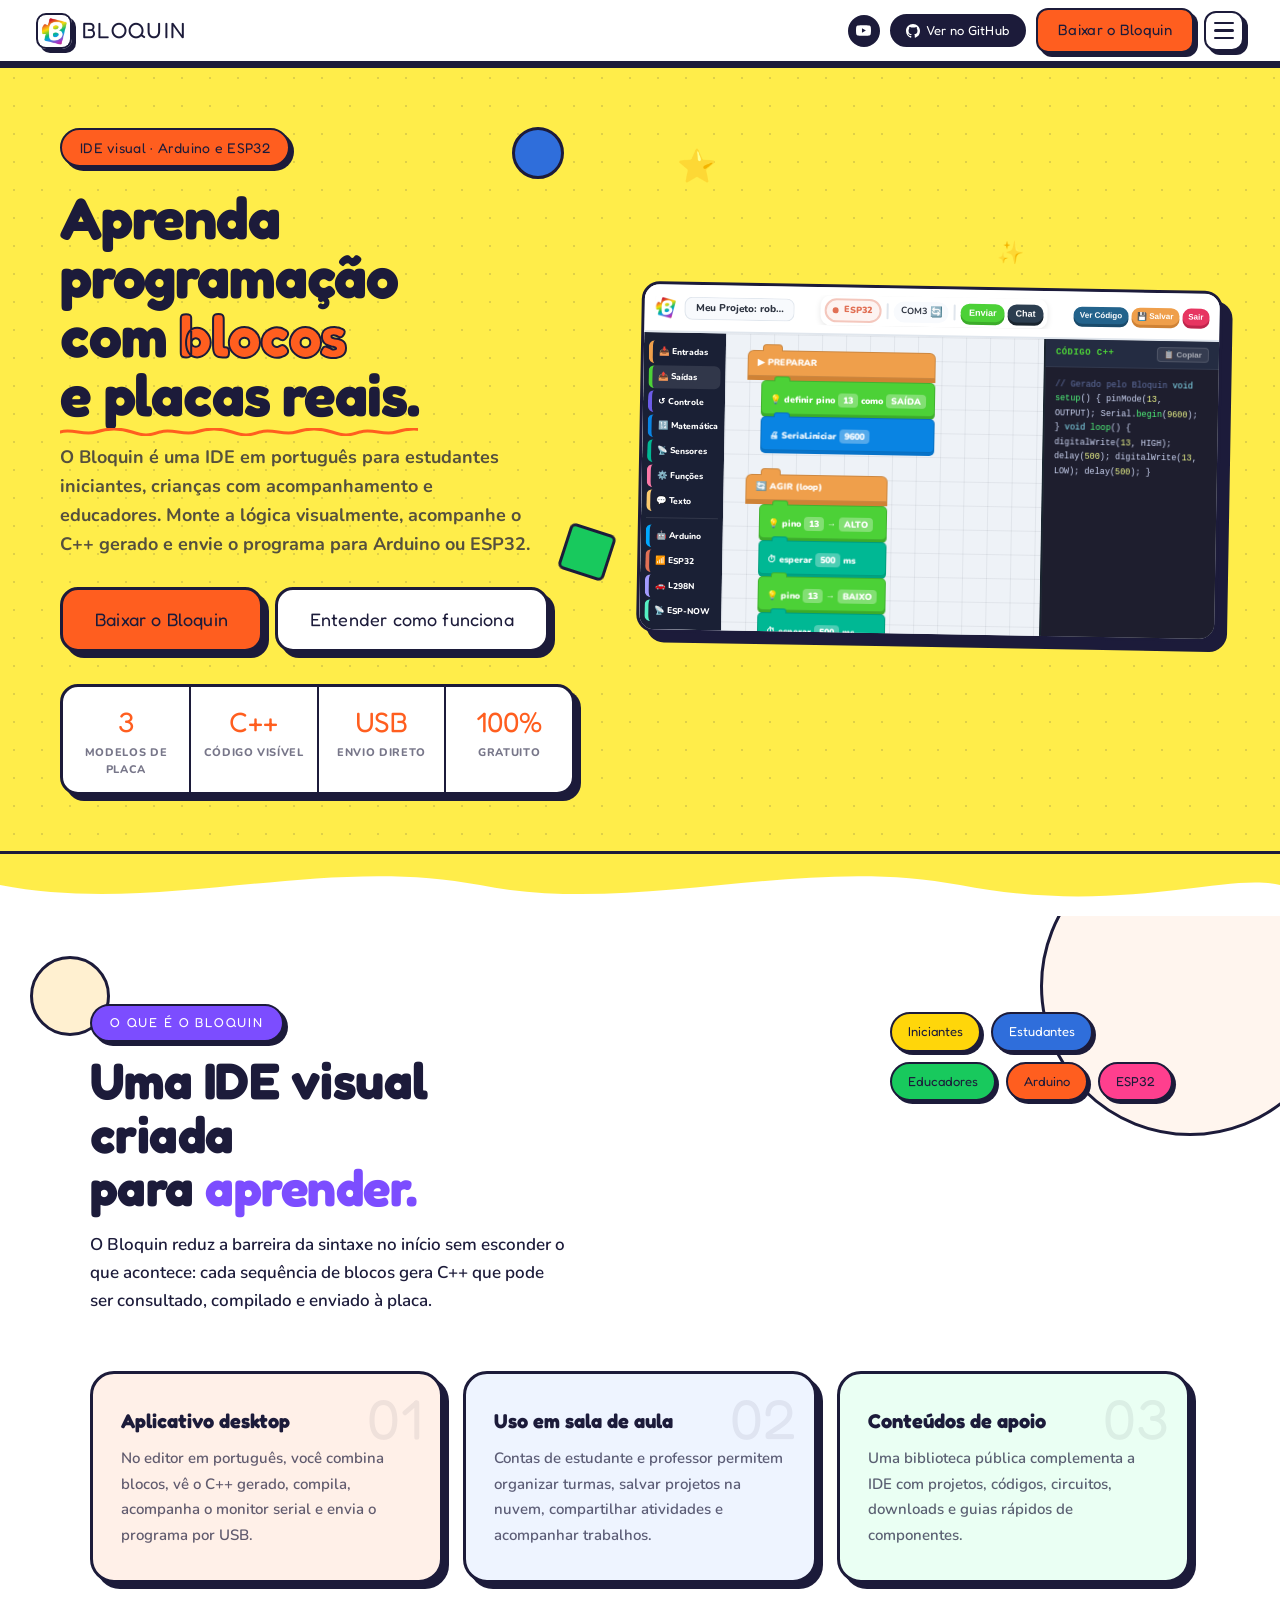
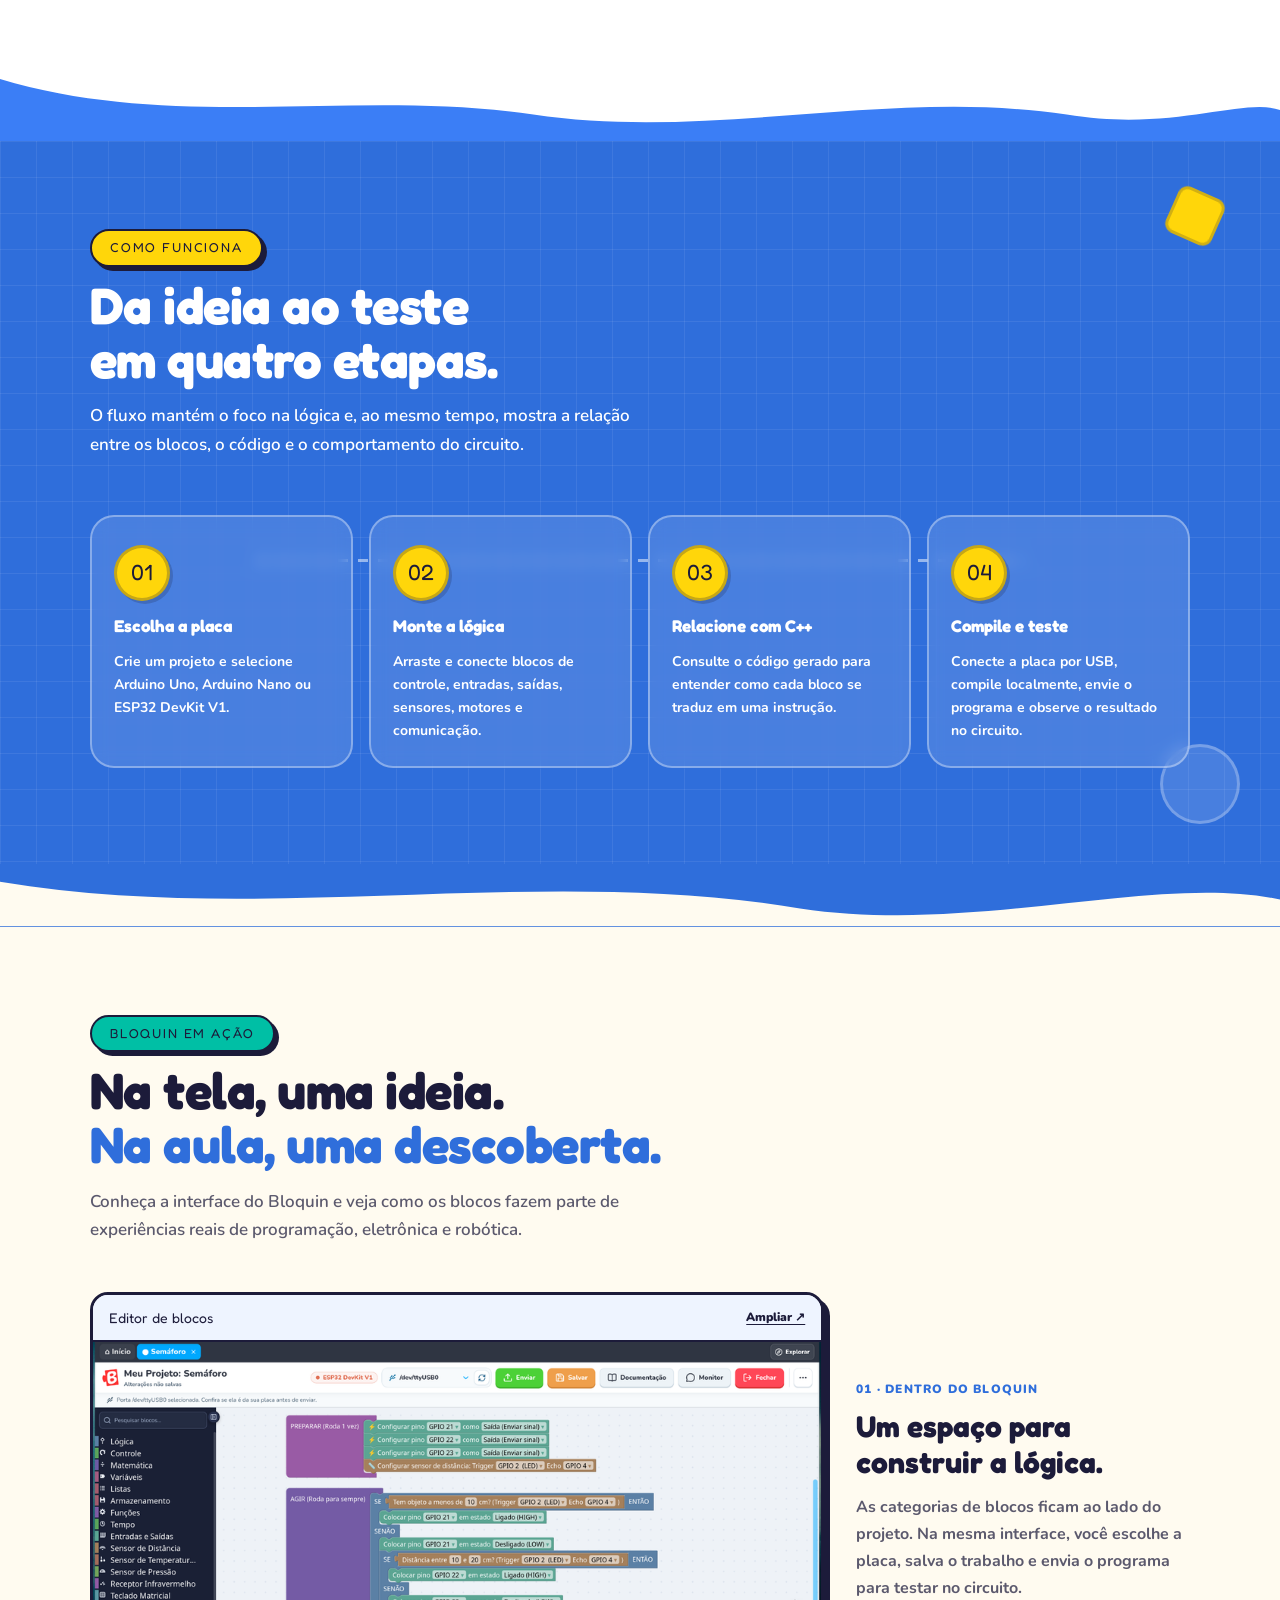
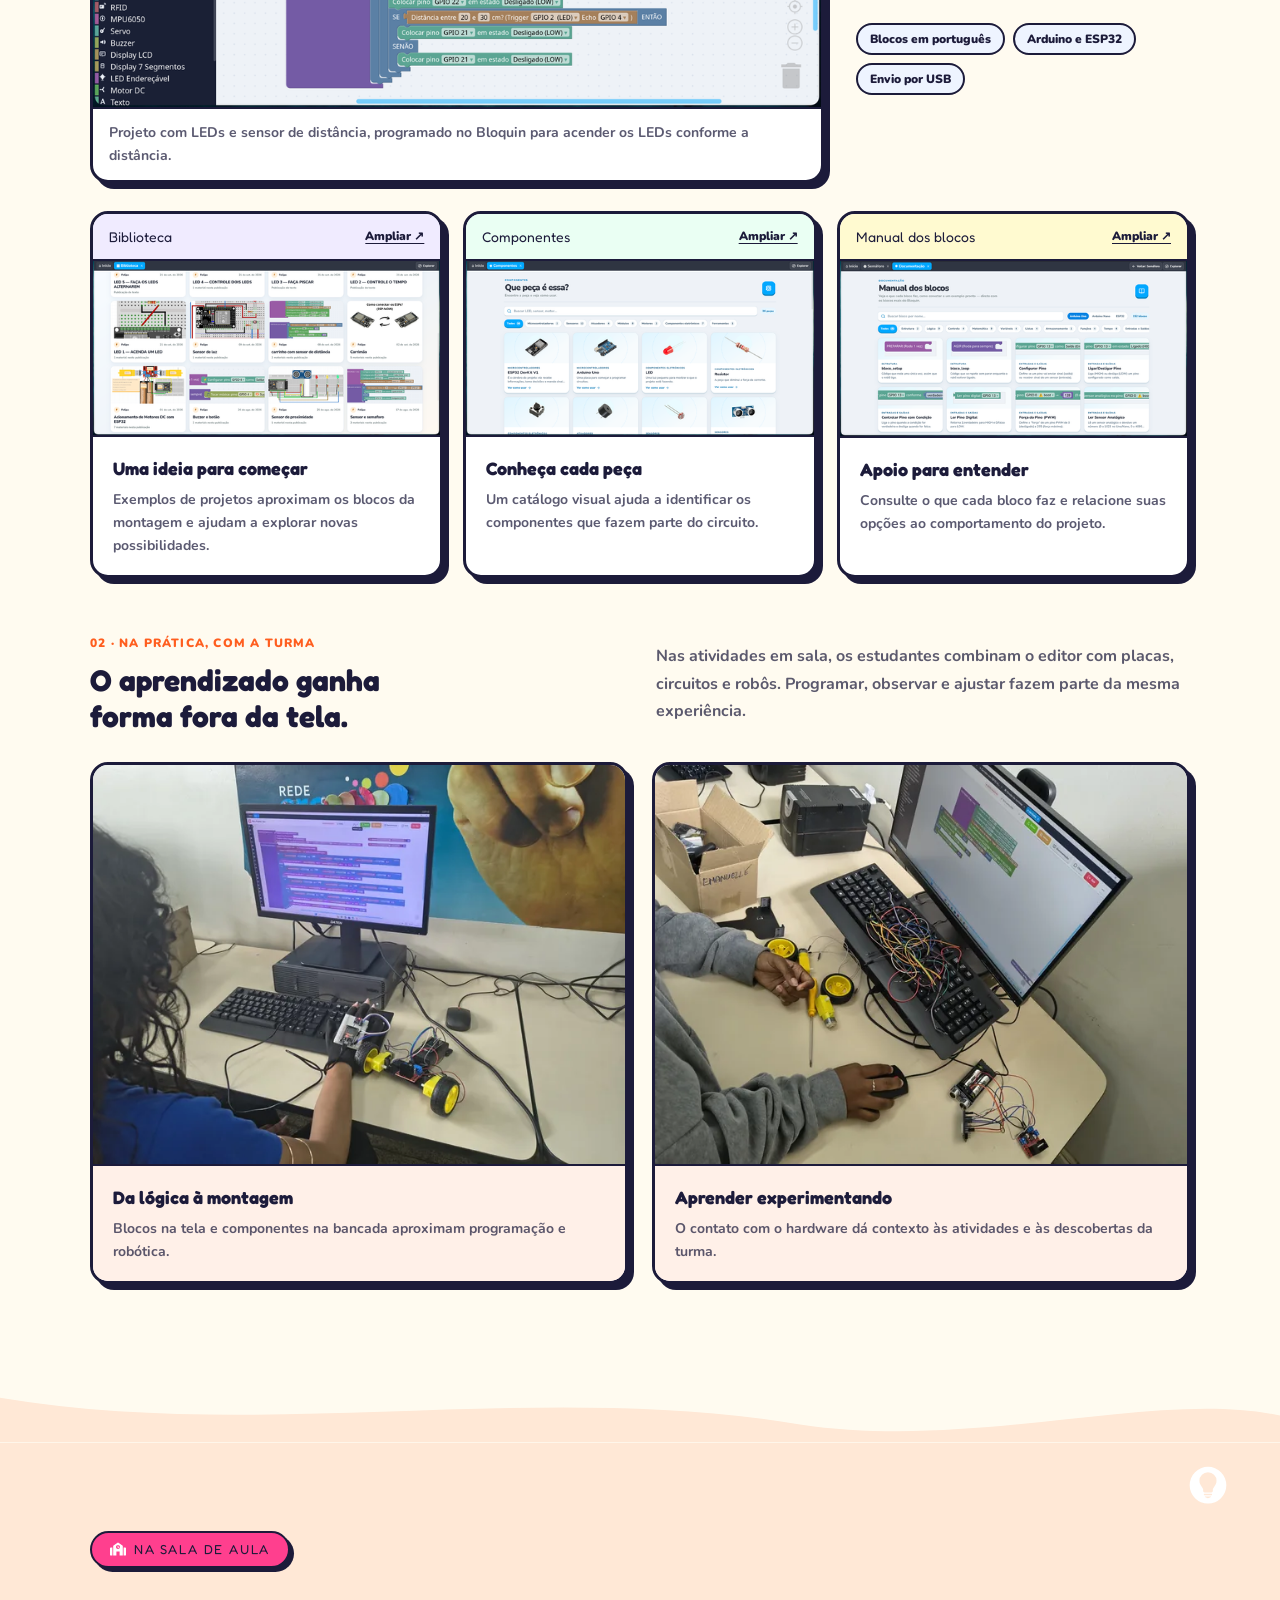
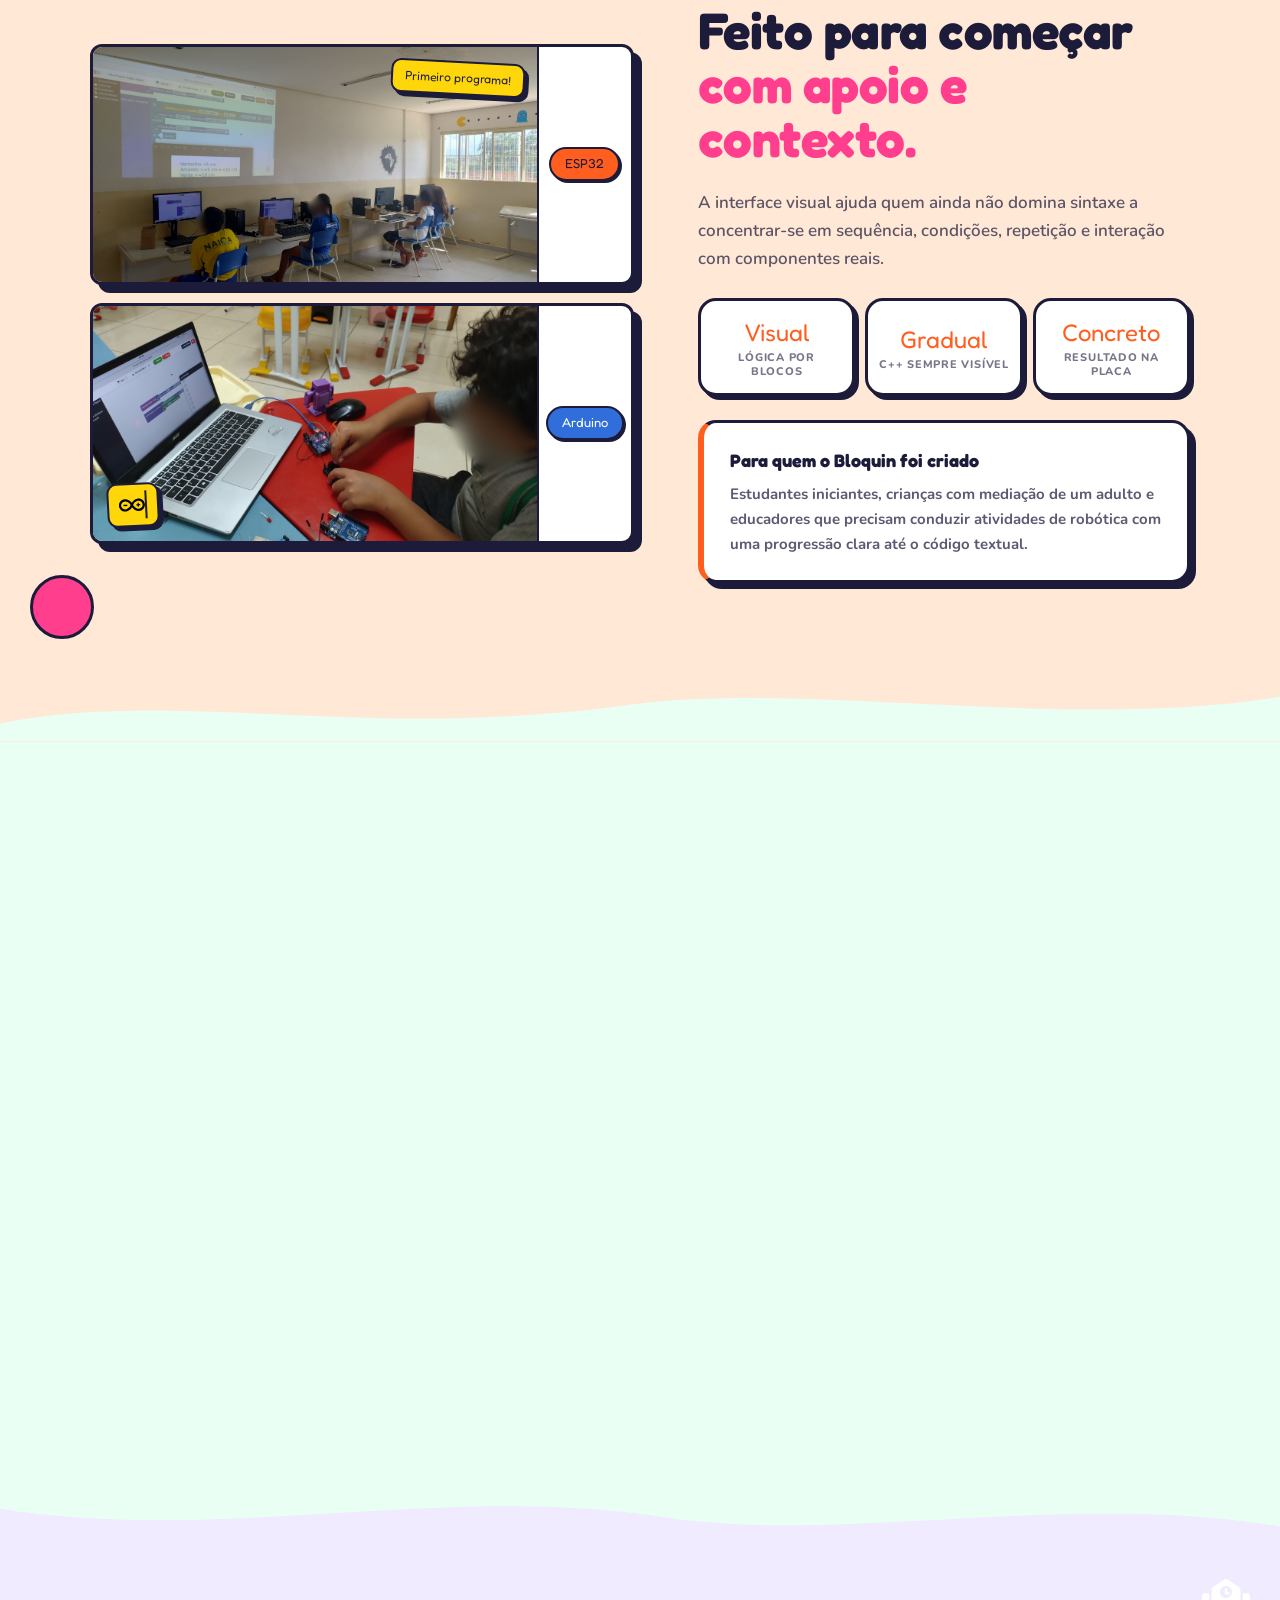
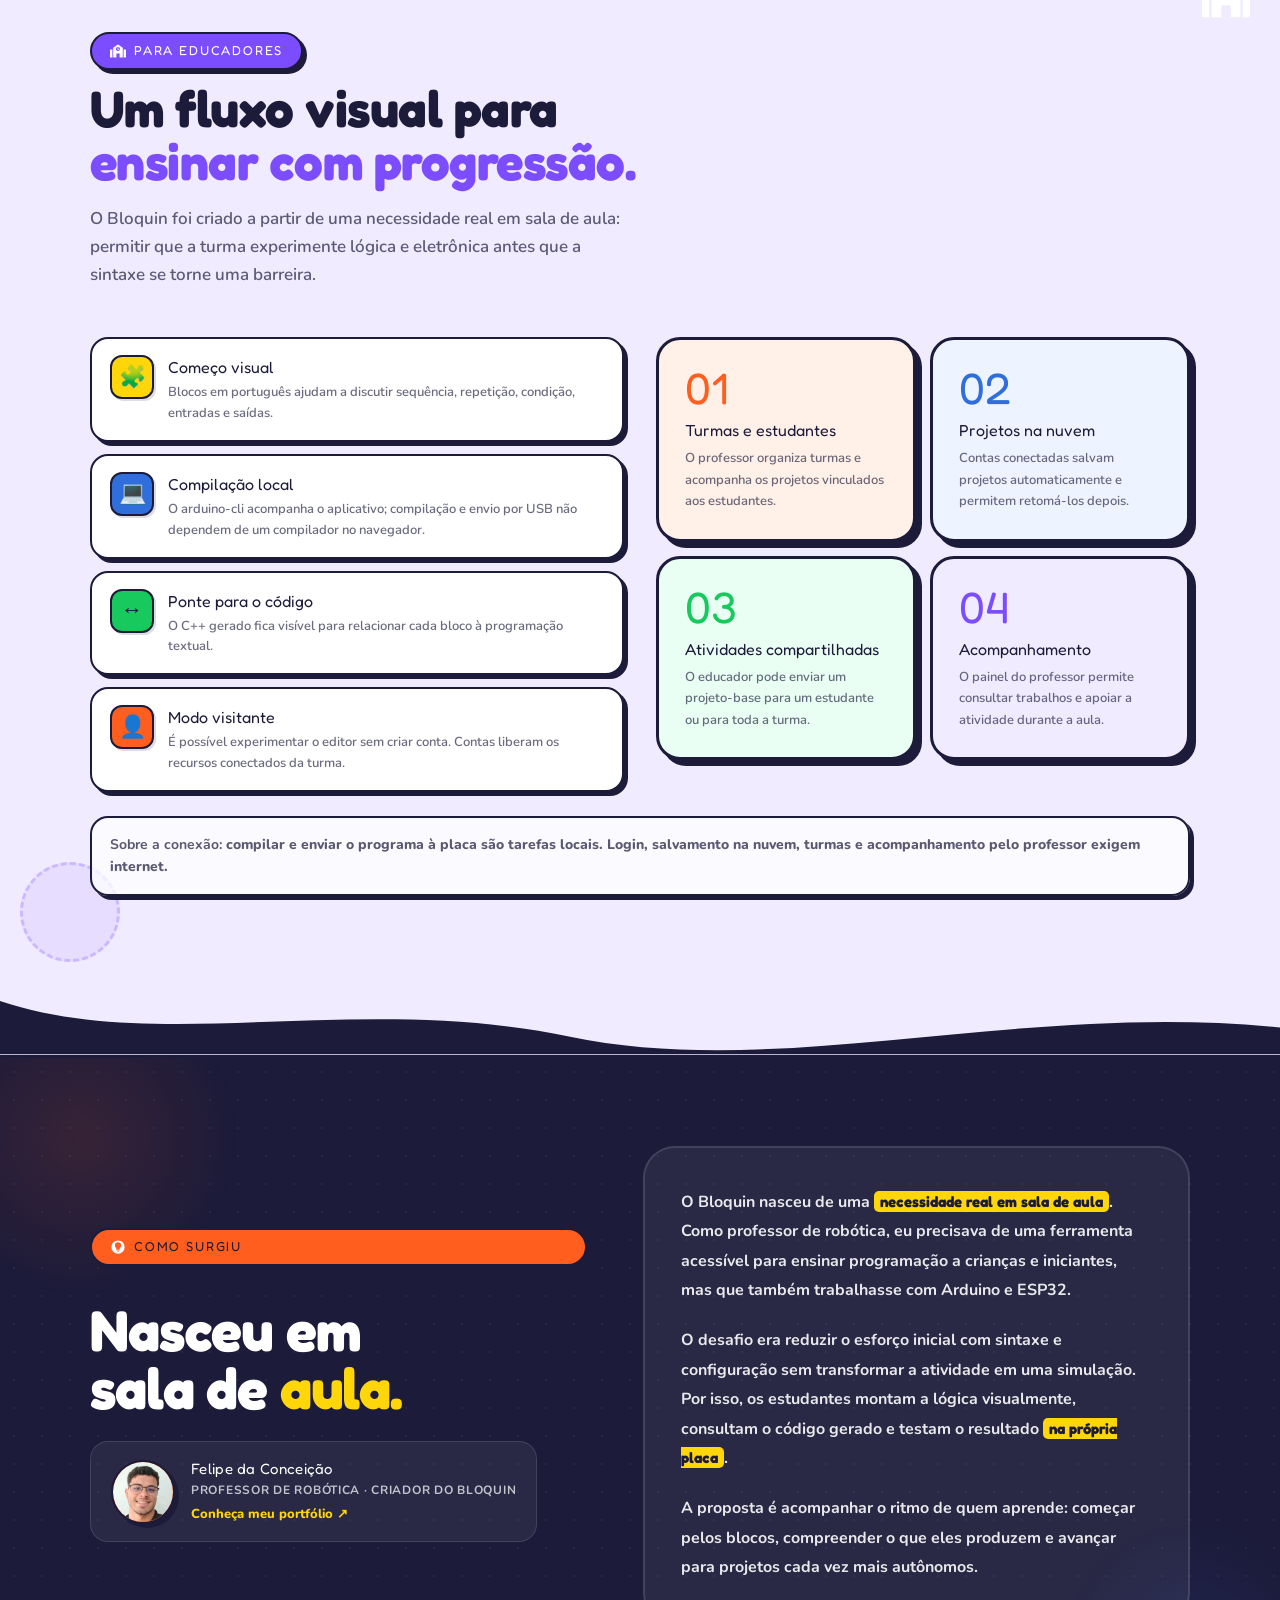
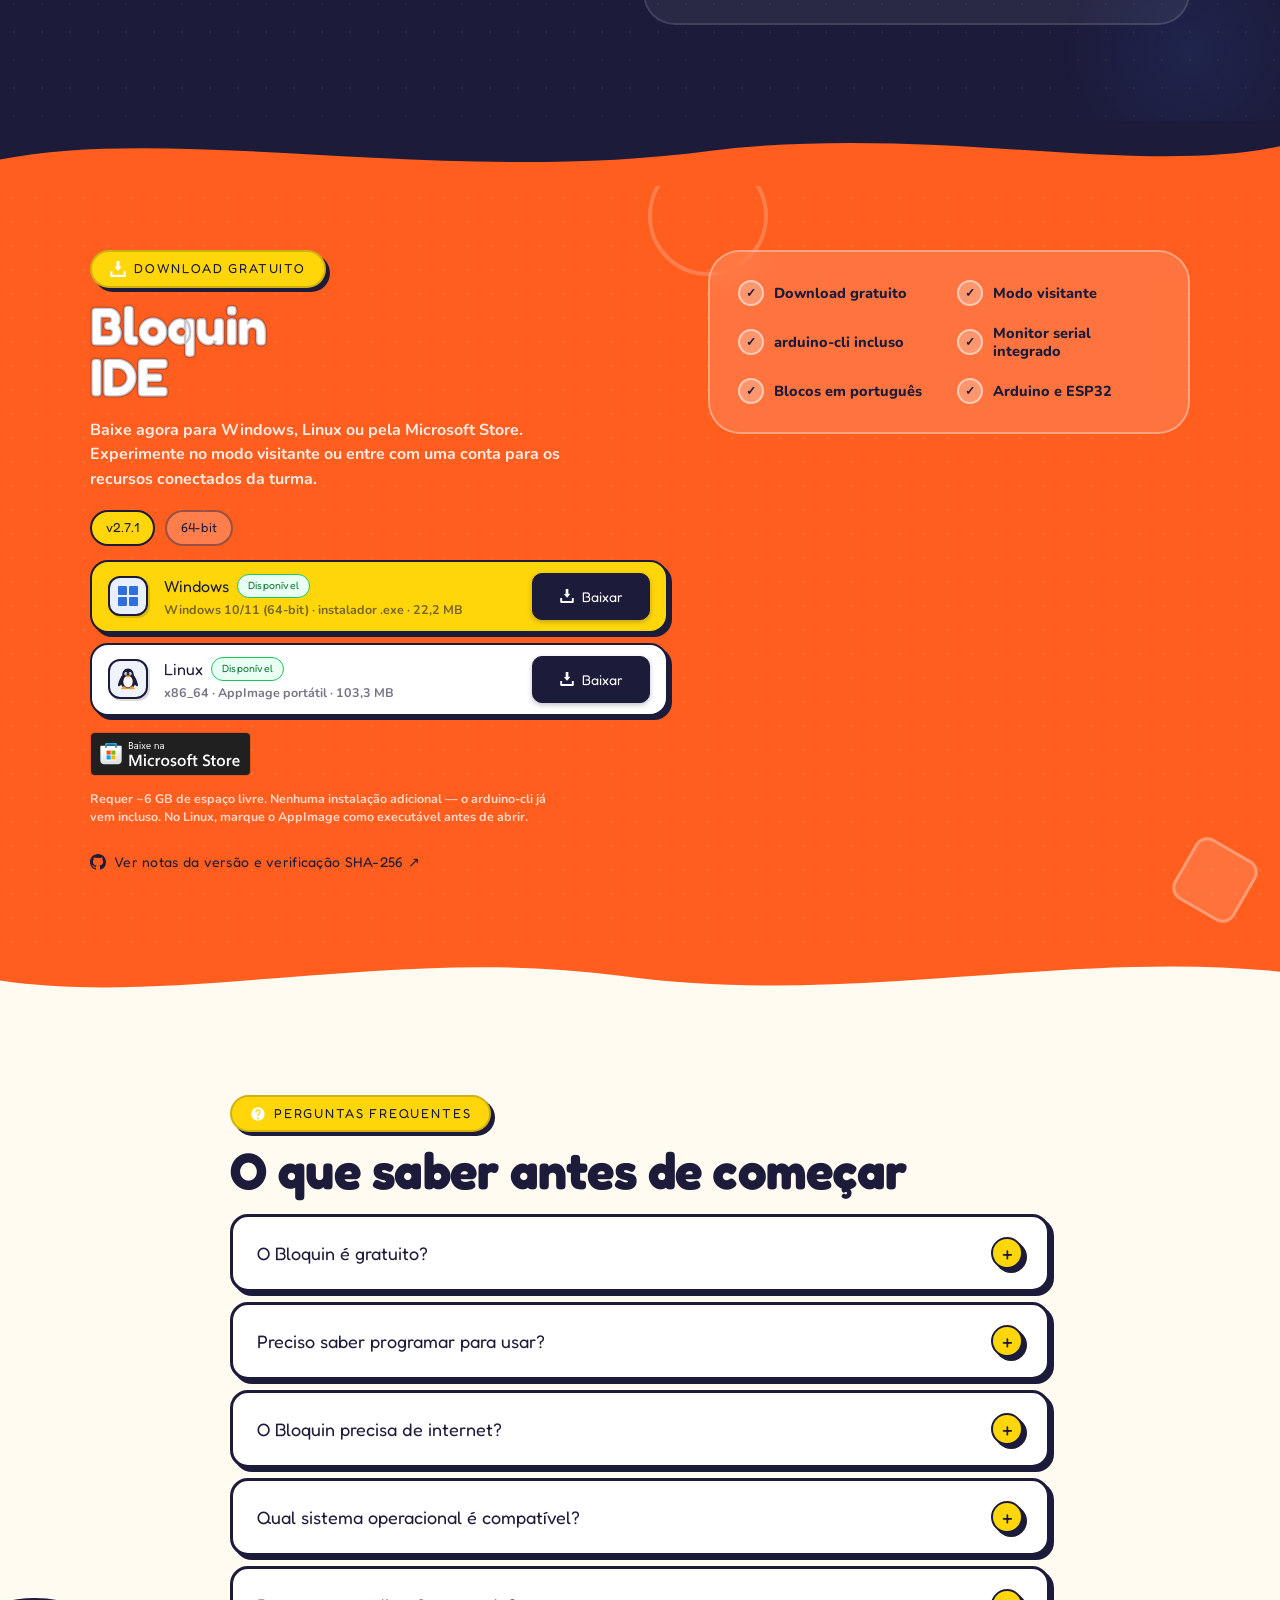
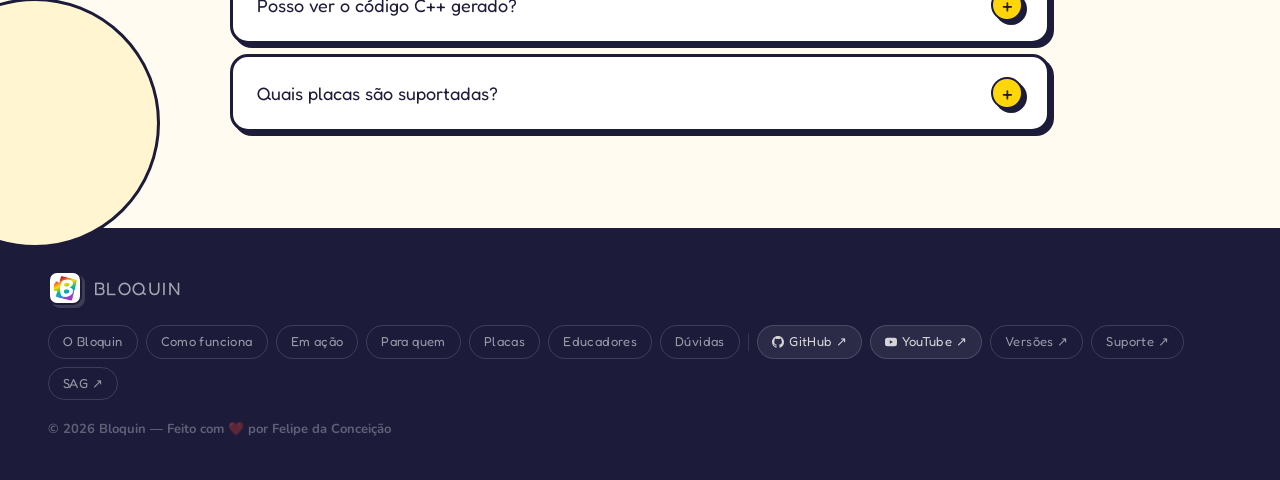
==== commit 4e2d8ea5: "Refactor code structure for improved readability and maintainability" ====
--- a/index.html
+++ b/index.html
@@ -155,6 +155,7 @@
   --hero-bg:      #FFED4A;
   --what-bg:      #FFFFFF;
   --how-bg:       #2F6EDB;
+  --showcase-bg:  #FFFBF0;
   --students-bg:  #FFE8D6;
   --boards-bg:    #EAFFF3;
   --edu-bg:       #F0EBFF;
@@ -909,6 +910,63 @@
 }
 
 /* ═══════════════════════════════
+   BLOQUIN IN ACTION
+═══════════════════════════════ */
+#em-acao {
+  background: var(--showcase-bg);
+  padding: 88px 48px 96px;
+  position: relative; overflow: hidden;
+}
+.showcase-inner { max-width: 1100px; margin: 0 auto; position: relative; z-index: var(--z-content); }
+.showcase-header { margin-bottom: 48px; }
+.showcase-header .sec-eye { background: var(--teal); color: var(--dark); }
+.showcase-header .sec-title em { color: var(--blue); font-style: normal; }
+.showcase-header .sec-sub { max-width: 620px; color: rgba(28,27,58,0.72); }
+.showcase-product {
+  display: grid; grid-template-columns: minmax(0, 2.2fr) minmax(0, 1fr);
+  gap: 32px; align-items: center;
+}
+.showcase-heading { font-family: 'Fredoka One', cursive; font-size: clamp(24px, 2.6vw, 30px); line-height: 1.2; margin-bottom: 14px; }
+.showcase-kicker { display: block; font-size: 12px; font-weight: 900; text-transform: uppercase; letter-spacing: 0.1em; color: var(--blue); margin-bottom: 10px; }
+.showcase-copy p, .showcase-classroom-header p { font-size: 16px; font-weight: 700; line-height: 1.7; color: rgba(28,27,58,0.72); }
+.showcase-tags { display: flex; flex-wrap: wrap; gap: 8px; margin-top: 20px; }
+.showcase-tags span {
+  border: var(--border-w); border-radius: 100px; padding: 5px 12px;
+  background: #EEF4FF; font-size: 12px; font-weight: 900;
+}
+.showcase-screen, .showcase-photo {
+  min-width: 0; background: var(--white); border: var(--border);
+  border-radius: var(--r-md); box-shadow: var(--shadow-md);
+  overflow: hidden; position: relative; z-index: var(--z-card);
+}
+.showcase-screen-bar {
+  display: flex; align-items: center; justify-content: space-between; gap: 12px;
+  padding: 12px 16px; border-bottom: var(--border-w); background: #EEF4FF;
+  font-family: 'Fredoka One', cursive; font-size: 14px;
+}
+.showcase-screen-bar a { font-family: 'Nunito', sans-serif; font-size: 12px; font-weight: 900; text-decoration: underline; text-underline-offset: 3px; flex-shrink: 0; }
+.showcase-screen-bar a:hover { color: var(--blue); }
+.showcase-screen img { width: 100%; height: auto; }
+.showcase-screen figcaption, .showcase-photo figcaption { border-top: var(--border-w); padding: 18px 20px; }
+.showcase-screen figcaption p, .showcase-photo figcaption p { font-size: 14px; font-weight: 700; line-height: 1.65; color: rgba(28,27,58,0.72); }
+.showcase-caption-title { font-family: 'Fredoka One', cursive; font-size: 18px; margin-bottom: 6px; }
+.showcase-featured figcaption { padding: 12px 16px; }
+.showcase-resources { display: grid; grid-template-columns: repeat(3, minmax(0, 1fr)); gap: 20px; margin-top: 28px; }
+.showcase-library .showcase-screen-bar { background: #F0EBFF; }
+.showcase-components .showcase-screen-bar { background: #EAFFF3; }
+.showcase-docs .showcase-screen-bar { background: #FFFAD0; }
+.showcase-classroom { margin-top: 56px; }
+.showcase-classroom-header {
+  display: grid; grid-template-columns: minmax(0, 1fr) minmax(0, 1fr);
+  gap: 32px; align-items: center; margin-bottom: 28px;
+}
+.showcase-classroom-header .showcase-kicker { color: var(--orange); }
+.showcase-classroom-header .showcase-heading { margin-bottom: 0; }
+.showcase-photos { display: grid; grid-template-columns: repeat(2, minmax(0, 1fr)); gap: 24px; }
+.showcase-photo img { width: 100%; height: auto; aspect-ratio: 4/3; object-fit: cover; }
+.showcase-photo figcaption { background: #FFF0E8; }
+
+/* ═══════════════════════════════
    STUDENTS
 ═══════════════════════════════ */
 #alunos {
@@ -1441,7 +1499,7 @@
   .nav-links { display: none; }
   .nav-hamburger { display: flex; }
 
-  #hero, #what, #how, #alunos, #boards, #educadores, #origem, #download, #faq {
+  #hero, #what, #how, #em-acao, #alunos, #boards, #educadores, #origem, #download, #faq {
     padding: 64px 24px 72px;
   }
 
@@ -1482,6 +1540,11 @@
   .what-cards { grid-template-columns: 1fr; }
   .steps-row { grid-template-columns: 1fr 1fr; }
   .steps-row::before { display: none; }
+  .showcase-product { grid-template-columns: 1fr; gap: 24px; }
+  .showcase-copy { grid-row: 1; }
+  .showcase-resources { grid-template-columns: repeat(2, minmax(0, 1fr)); }
+  .showcase-docs { grid-column: 1 / -1; max-width: 600px; width: 100%; justify-self: center; }
+  .showcase-classroom-header { grid-template-columns: 1fr; gap: 16px; }
   .alunos-layout { grid-template-columns: 1fr; gap: 40px; }
   .alunos-gallery {
     width: 100%;
@@ -1501,7 +1564,7 @@
   footer { padding: 28px 20px; }
 }
 
-@media (max-width: 1200px) and (min-width: 961px) {
+@media (max-width: 1280px) and (min-width: 961px) {
   .nav-links { display: none; }
   .nav-hamburger { display: flex; }
 }
@@ -1525,6 +1588,10 @@
   .hero-stat:nth-child(even) { border-right: none; }
   .hero-stat:nth-child(n + 3) { border-bottom: none; }
   .steps-row { grid-template-columns: 1fr; }
+  .showcase-header { margin-bottom: 32px; }
+  .showcase-resources, .showcase-photos { grid-template-columns: 1fr; gap: 24px; }
+  .showcase-docs { grid-column: auto; max-width: none; }
+  .showcase-classroom { margin-top: 40px; }
   .edu-grid-right { grid-template-columns: 1fr; }
   .what-header { flex-direction: column; }
   .what-header .sec-title { font-size: 36px; }
@@ -1563,7 +1630,7 @@
 }
 
 @media (max-width: 380px) {
-  #hero, #what, #how, #alunos, #boards, #educadores, #origem, #download, #faq { padding-left: 18px; padding-right: 18px; }
+  #hero, #what, #how, #em-acao, #alunos, #boards, #educadores, #origem, #download, #faq { padding-left: 18px; padding-right: 18px; }
   .nav-wordmark { display: none; }
   .nav-mobile { padding: 18px 14px; }
   .sec-title { font-size: 34px; }
@@ -1595,6 +1662,7 @@
   <div class="nav-links">
     <a class="nav-pill p-purple" href="#what">O Bloquin</a>
     <a class="nav-pill p-blue"   href="#how">Como funciona</a>
+    <a class="nav-pill p-teal"   href="#em-acao">Em ação</a>
     <a class="nav-pill p-orange" href="#alunos">Para quem</a>
     <a class="nav-pill p-green"  href="#educadores">Educação</a>
     <a class="nav-pill p-yellow" href="#faq">Dúvidas</a>
@@ -1617,6 +1685,7 @@
 <div id="nav-mobile-menu" class="nav-mobile" role="navigation" aria-label="Menu de navegação" aria-hidden="true">
   <a class="nav-mobile-pill p-purple" href="#what">O Bloquin</a>
   <a class="nav-mobile-pill p-blue"   href="#how">Como funciona</a>
+  <a class="nav-mobile-pill p-teal"   href="#em-acao">Em ação</a>
   <a class="nav-mobile-pill p-orange" href="#alunos">Para quem</a>
   <a class="nav-mobile-pill p-green"  href="#educadores">Na educação</a>
   <a class="nav-mobile-pill p-yellow" href="#faq">Dúvidas</a>
@@ -1861,6 +1930,105 @@
 </section>
 
 <div class="wave-wrap" style="background:var(--how-bg)" aria-hidden="true">
+  <svg viewBox="0 0 1440 70" preserveAspectRatio="none" xmlns="http://www.w3.org/2000/svg"><path d="M0,20 C300,70 600,0 900,50 C1100,80 1300,10 1440,40 L1440,70 L0,70 Z" fill="#FFFBF0"/></svg>
+</div>
+
+
+<!-- BLOQUIN IN ACTION -->
+<section id="em-acao" aria-labelledby="showcase-title">
+  <div class="showcase-inner">
+    <div class="showcase-header">
+      <div class="sec-eye sticker reveal">Bloquin em ação</div>
+      <h2 class="sec-title reveal reveal-d1" id="showcase-title">Na tela, uma ideia.<br><em>Na aula, uma descoberta.</em></h2>
+      <p class="sec-sub reveal reveal-d2">Conheça a interface do Bloquin e veja como os blocos fazem parte de experiências reais de programação, eletrônica e robótica.</p>
+    </div>
+
+    <div class="showcase-product">
+      <figure class="showcase-screen showcase-featured reveal reveal-d1">
+        <div class="showcase-screen-bar">
+          <span>Editor de blocos</span>
+          <a href="assets/IdeScreenBloquin.png" target="_blank" rel="noopener" aria-label="Ampliar captura do editor de blocos (abre em nova aba)">Ampliar ↗</a>
+        </div>
+        <img src="assets/showcase/editor-1918.webp" srcset="assets/showcase/editor-960.webp 960w, assets/showcase/editor-1918.webp 1918w" sizes="(max-width: 380px) calc(100vw - 36px), (max-width: 960px) calc(100vw - 48px), (max-width: 1196px) calc((100vw - 128px) * 0.6875), 734px" alt="Editor do Bloquin com um projeto com leds e sensor de distância, blocos de condições e leitura de sensor de distância para ESP32" width="1918" height="963" loading="lazy" decoding="async">
+        <figcaption><p>Projeto com LEDs e sensor de distância, programado no Bloquin para acender os LEDs conforme a distância.</p></figcaption>
+      </figure>
+      <div class="showcase-copy reveal reveal-d2">
+        <span class="showcase-kicker">01 · Dentro do Bloquin</span>
+        <h3 class="showcase-heading">Um espaço para construir a lógica.</h3>
+        <p>As categorias de blocos ficam ao lado do projeto. Na mesma interface, você escolhe a placa, salva o trabalho e envia o programa para testar no circuito.</p>
+        <div class="showcase-tags" aria-label="Recursos do editor">
+          <span>Blocos em português</span>
+          <span>Arduino e ESP32</span>
+          <span>Envio por USB</span>
+        </div>
+      </div>
+    </div>
+
+    <div class="showcase-resources">
+      <figure class="showcase-screen showcase-library reveal reveal-d1">
+        <div class="showcase-screen-bar">
+          <span>Biblioteca</span>
+          <a href="assets/BibliotecaBloquin.png" target="_blank" rel="noopener" aria-label="Ampliar captura da biblioteca de projetos (abre em nova aba)">Ampliar ↗</a>
+        </div>
+        <img src="assets/showcase/biblioteca-960.webp" srcset="assets/showcase/biblioteca-480.webp 480w, assets/showcase/biblioteca-960.webp 960w" sizes="(max-width: 380px) calc(100vw - 36px), (max-width: 560px) calc(100vw - 48px), (max-width: 960px) calc((100vw - 68px) / 2), (max-width: 1196px) calc((100vw - 136px) / 3), 353px" alt="Biblioteca do Bloquin com exemplos de LEDs, sensores, motores e circuitos acompanhados de imagens" width="1918" height="962" loading="lazy" decoding="async">
+        <figcaption>
+          <h4 class="showcase-caption-title">Uma ideia para começar</h4>
+          <p>Exemplos de projetos aproximam os blocos da montagem e ajudam a explorar novas possibilidades.</p>
+        </figcaption>
+      </figure>
+      <figure class="showcase-screen showcase-components reveal reveal-d2">
+        <div class="showcase-screen-bar">
+          <span>Componentes</span>
+          <a href="assets/ComponentesBloquin.png" target="_blank" rel="noopener" aria-label="Ampliar captura do catálogo de componentes (abre em nova aba)">Ampliar ↗</a>
+        </div>
+        <img src="assets/showcase/componentes-960.webp" srcset="assets/showcase/componentes-480.webp 480w, assets/showcase/componentes-960.webp 960w" sizes="(max-width: 380px) calc(100vw - 36px), (max-width: 560px) calc(100vw - 48px), (max-width: 960px) calc((100vw - 68px) / 2), (max-width: 1196px) calc((100vw - 136px) / 3), 353px" alt="Catálogo de componentes do Bloquin com busca, filtros e imagens de placas, LEDs, resistores e sensores" width="1918" height="962" loading="lazy" decoding="async">
+        <figcaption>
+          <h4 class="showcase-caption-title">Conheça cada peça</h4>
+          <p>Um catálogo visual ajuda a identificar os componentes que fazem parte do circuito.</p>
+        </figcaption>
+      </figure>
+      <figure class="showcase-screen showcase-docs reveal reveal-d3">
+        <div class="showcase-screen-bar">
+          <span>Manual dos blocos</span>
+          <a href="assets/DocumentacaoBlocosBloquin.png" target="_blank" rel="noopener" aria-label="Ampliar captura do manual dos blocos (abre em nova aba)">Ampliar ↗</a>
+        </div>
+        <img src="assets/showcase/documentacao-960.webp" srcset="assets/showcase/documentacao-480.webp 480w, assets/showcase/documentacao-960.webp 960w" sizes="(max-width: 380px) calc(100vw - 36px), (max-width: 560px) calc(100vw - 48px), (max-width: 960px) min(600px, calc(100vw - 48px)), (max-width: 1196px) calc((100vw - 136px) / 3), 353px" alt="Manual do Bloquin com busca por blocos e explicações sobre preparação, repetição e configuração de pinos" width="1918" height="966" loading="lazy" decoding="async">
+        <figcaption>
+          <h4 class="showcase-caption-title">Apoio para entender</h4>
+          <p>Consulte o que cada bloco faz e relacione suas opções ao comportamento do projeto.</p>
+        </figcaption>
+      </figure>
+    </div>
+
+    <div class="showcase-classroom">
+      <div class="showcase-classroom-header reveal">
+        <div>
+          <span class="showcase-kicker">02 · Na prática, com a turma</span>
+          <h3 class="showcase-heading">O aprendizado ganha<br>forma fora da tela.</h3>
+        </div>
+        <p>Nas atividades em sala, os estudantes combinam o editor com placas, circuitos e robôs. Programar, observar e ajustar fazem parte da mesma experiência.</p>
+      </div>
+      <div class="showcase-photos">
+        <figure class="showcase-photo reveal reveal-d1">
+          <img src="assets/showcase/aula-programacao-1200.webp" srcset="assets/showcase/aula-programacao-640.webp 640w, assets/showcase/aula-programacao-1200.webp 1200w" sizes="(max-width: 380px) calc(100vw - 36px), (max-width: 560px) calc(100vw - 48px), (max-width: 960px) calc((100vw - 72px) / 2), (max-width: 1196px) calc((100vw - 120px) / 2), 538px" alt="Estudante diante do editor de blocos do Bloquin, com um robô de rodas e uma placa na bancada" width="4096" height="3072" loading="lazy" decoding="async">
+          <figcaption>
+            <h4 class="showcase-caption-title">Da lógica à montagem</h4>
+            <p>Blocos na tela e componentes na bancada aproximam programação e robótica.</p>
+          </figcaption>
+        </figure>
+        <figure class="showcase-photo reveal reveal-d2">
+          <img src="assets/showcase/aula-robotica-1200.webp" srcset="assets/showcase/aula-robotica-640.webp 640w, assets/showcase/aula-robotica-1200.webp 1200w" sizes="(max-width: 380px) calc(100vw - 36px), (max-width: 560px) calc(100vw - 48px), (max-width: 960px) calc((100vw - 72px) / 2), (max-width: 1196px) calc((100vw - 120px) / 2), 538px" alt="Estudante manuseando um robô de rodas junto a circuitos eletrônicos, com o Bloquin aberto no computador" width="4096" height="3072" loading="lazy" decoding="async">
+          <figcaption>
+            <h4 class="showcase-caption-title">Aprender experimentando</h4>
+            <p>O contato com o hardware dá contexto às atividades e às descobertas da turma.</p>
+          </figcaption>
+        </figure>
+      </div>
+    </div>
+  </div>
+</section>
+
+<div class="wave-wrap" style="background:var(--showcase-bg)" aria-hidden="true">
   <svg viewBox="0 0 1440 70" preserveAspectRatio="none" xmlns="http://www.w3.org/2000/svg"><path d="M0,20 C300,70 600,0 900,50 C1100,80 1300,10 1440,40 L1440,70 L0,70 Z" fill="#FFE8D6"/></svg>
 </div>
 
@@ -2200,6 +2368,7 @@
   <div class="foot-links" role="navigation" aria-label="Links do rodapé">
     <a class="foot-link" href="#what">O Bloquin</a>
     <a class="foot-link" href="#how">Como funciona</a>
+    <a class="foot-link" href="#em-acao">Em ação</a>
     <a class="foot-link" href="#alunos">Para quem</a>
     <a class="foot-link" href="#boards">Placas</a>
     <a class="foot-link" href="#educadores">Educadores</a>
@@ -2295,14 +2464,16 @@
   entries.forEach(entry => {
     if (entry.isIntersecting) {
       pills.forEach(pill => pill.removeAttribute('aria-current'));
-      const link = document.querySelector(`.nav-pill[href="#${entry.target.id}"]`);
+      const sectionId = entry.target.closest('section[id]').id;
+      const link = document.querySelector(`.nav-pill[href="#${sectionId}"]`);
       if (link) {
         link.setAttribute('aria-current', 'true');
       }
     }
   });
 }, { threshold: 0.4 });
-sections.forEach(s => activeObs.observe(s));
+// A seção de imagens é longa; seu cabeçalho marca a entrada na navegação.
+sections.forEach(s => activeObs.observe(s.querySelector('.showcase-header') || s));
 
 /* ── BLOCK DRAG FEEL ── */
 // Drag feedback — listeners centralizados (sem memory leak)
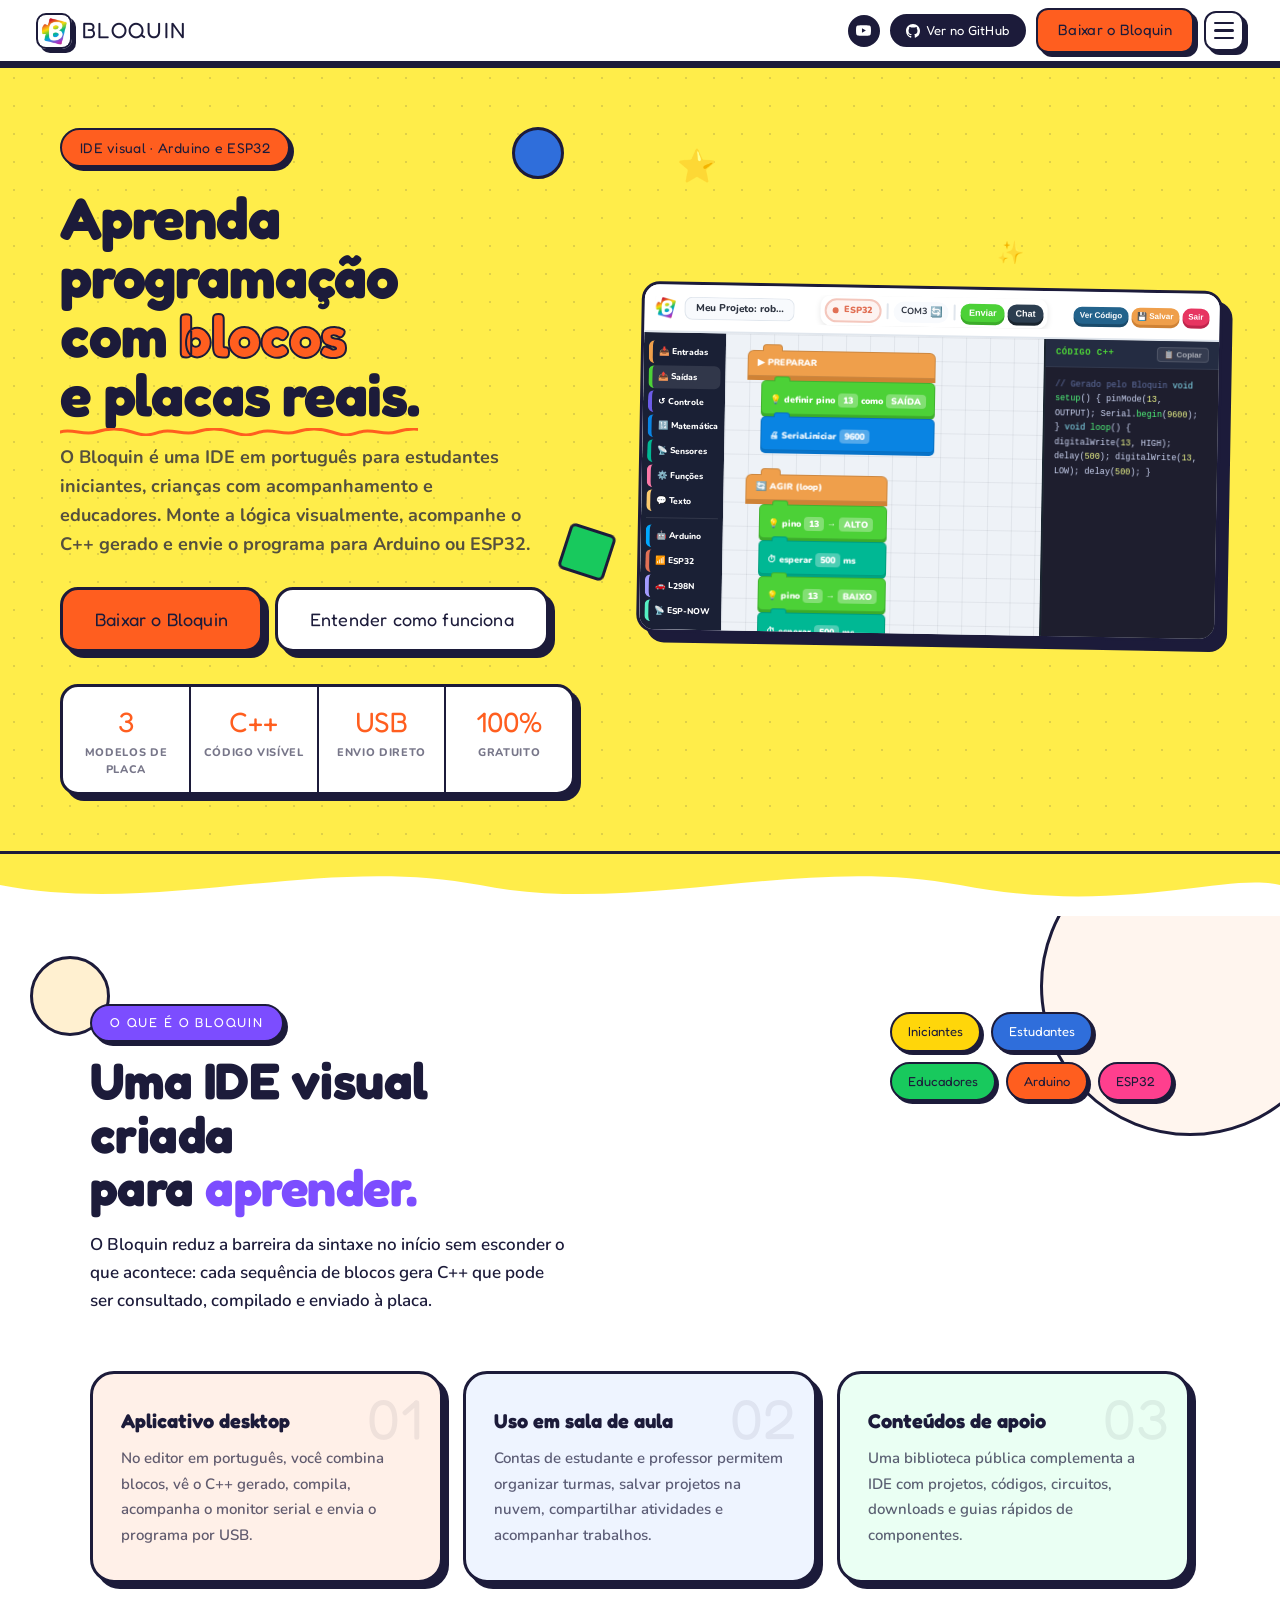
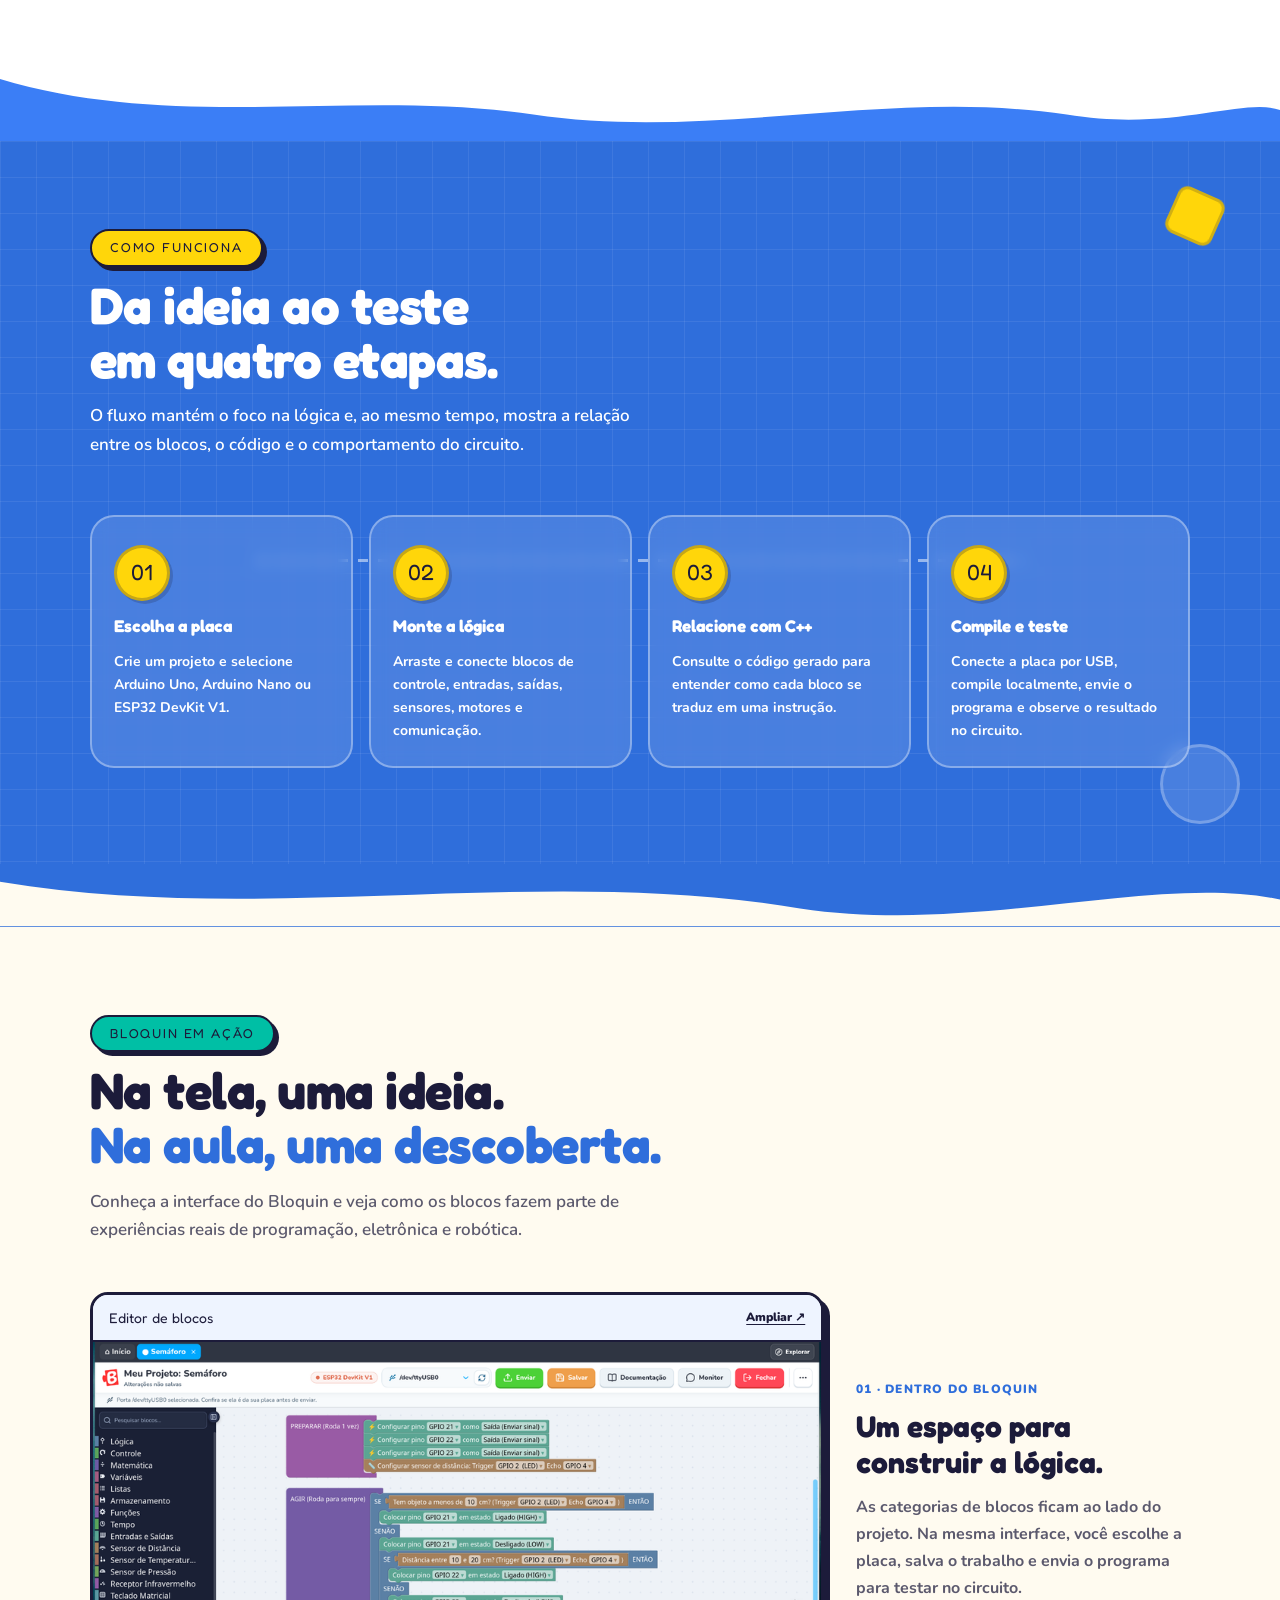
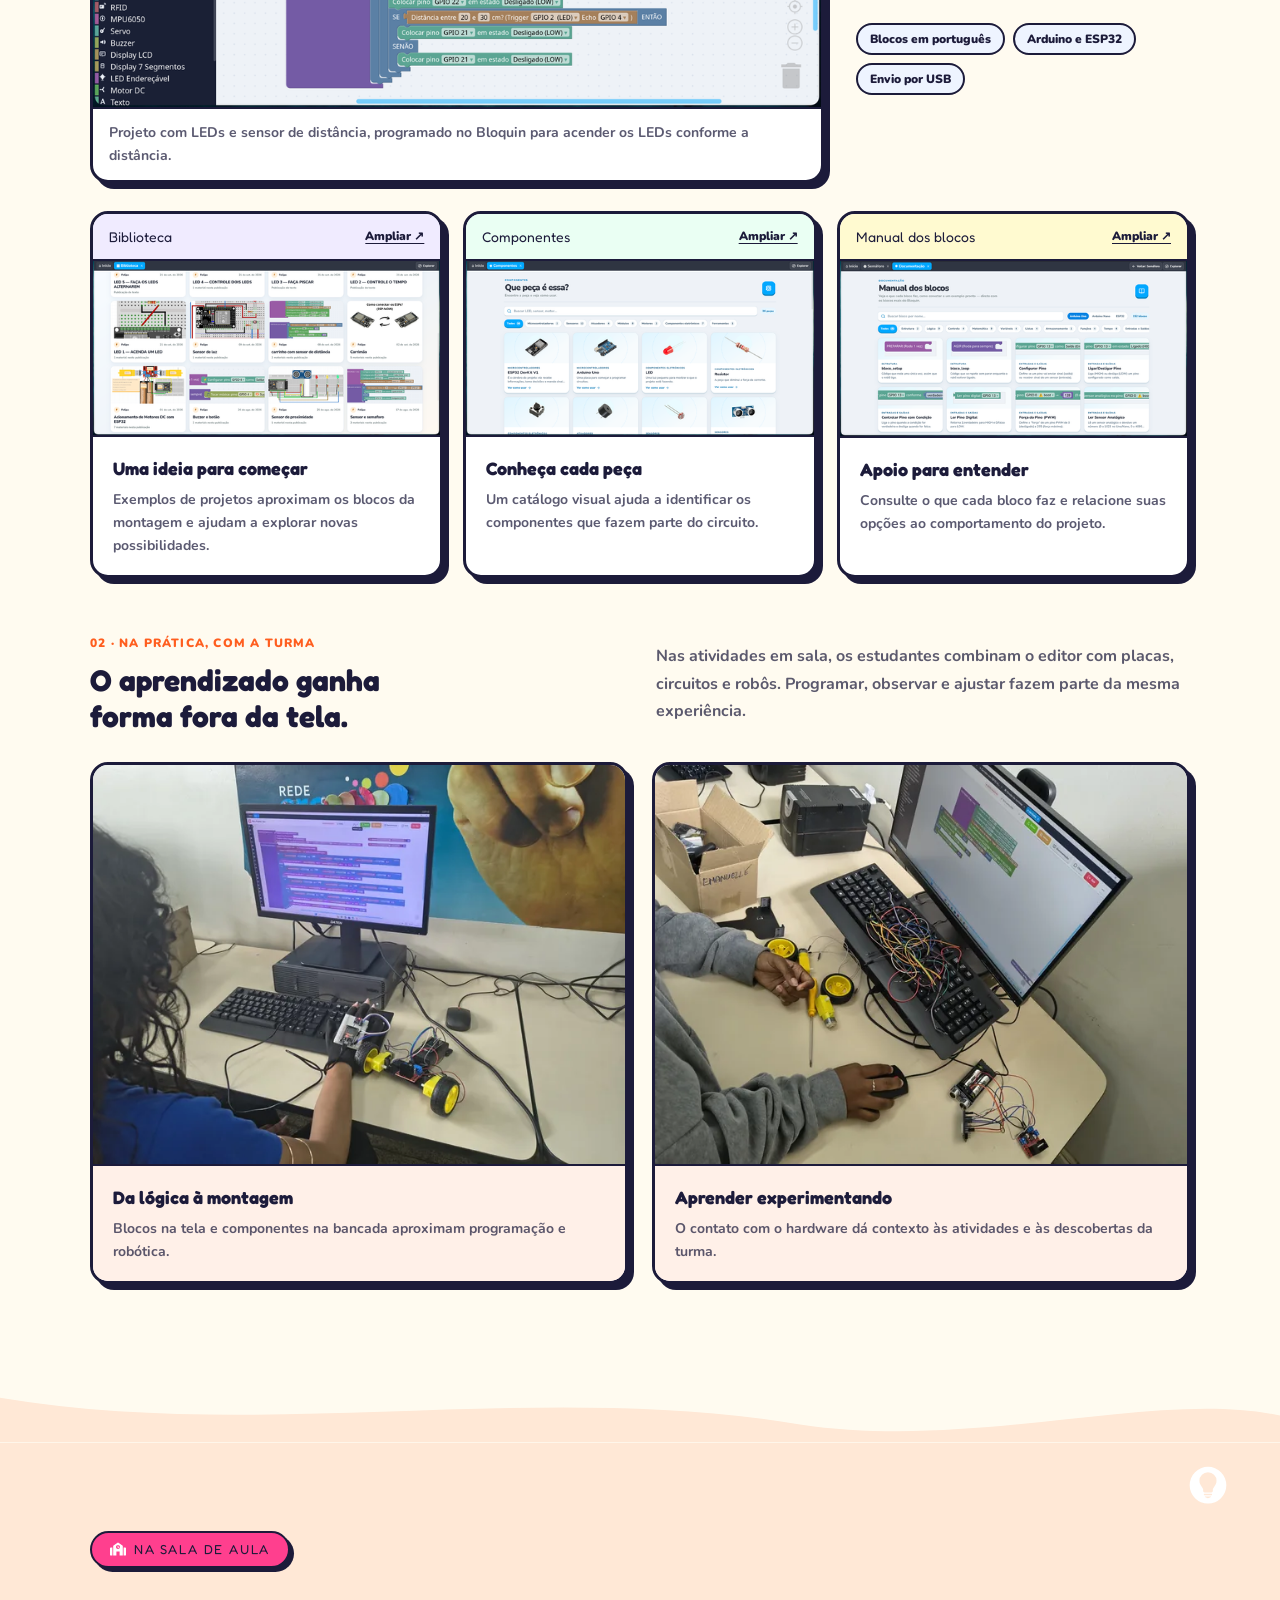
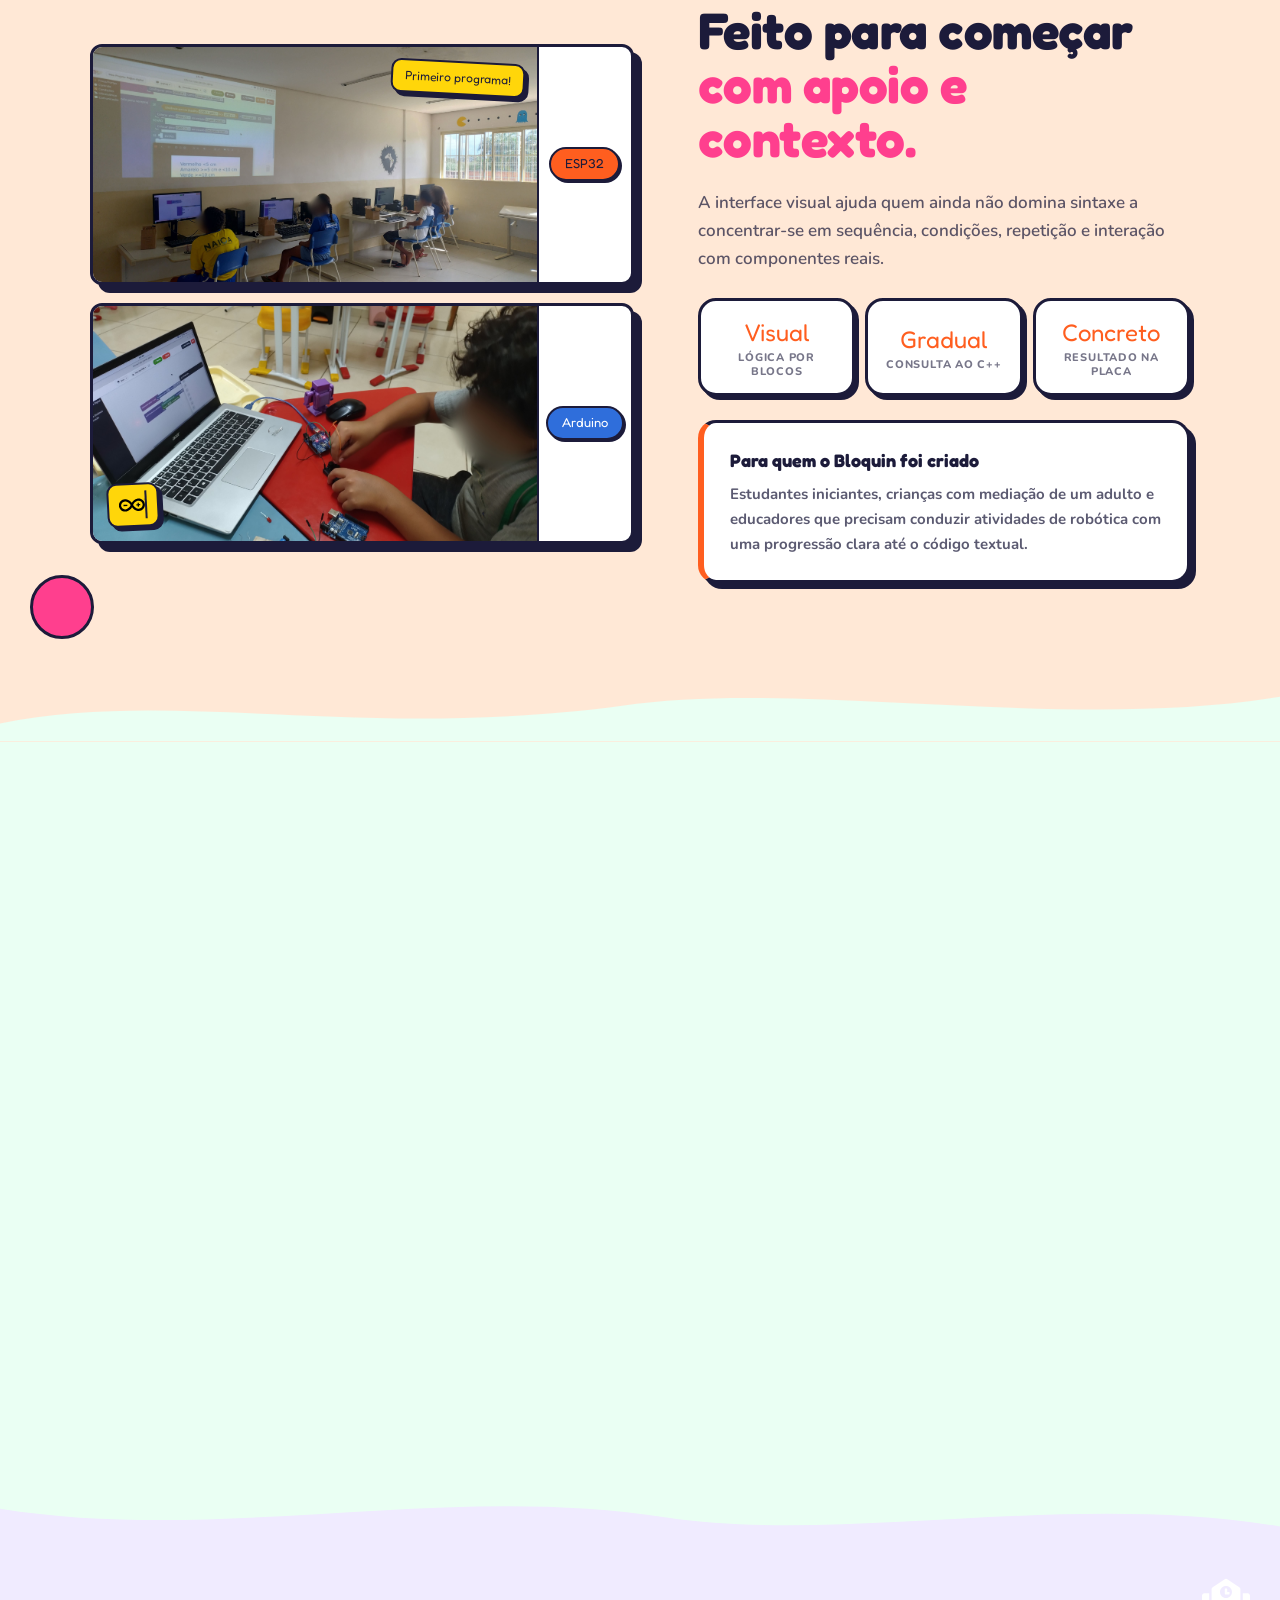
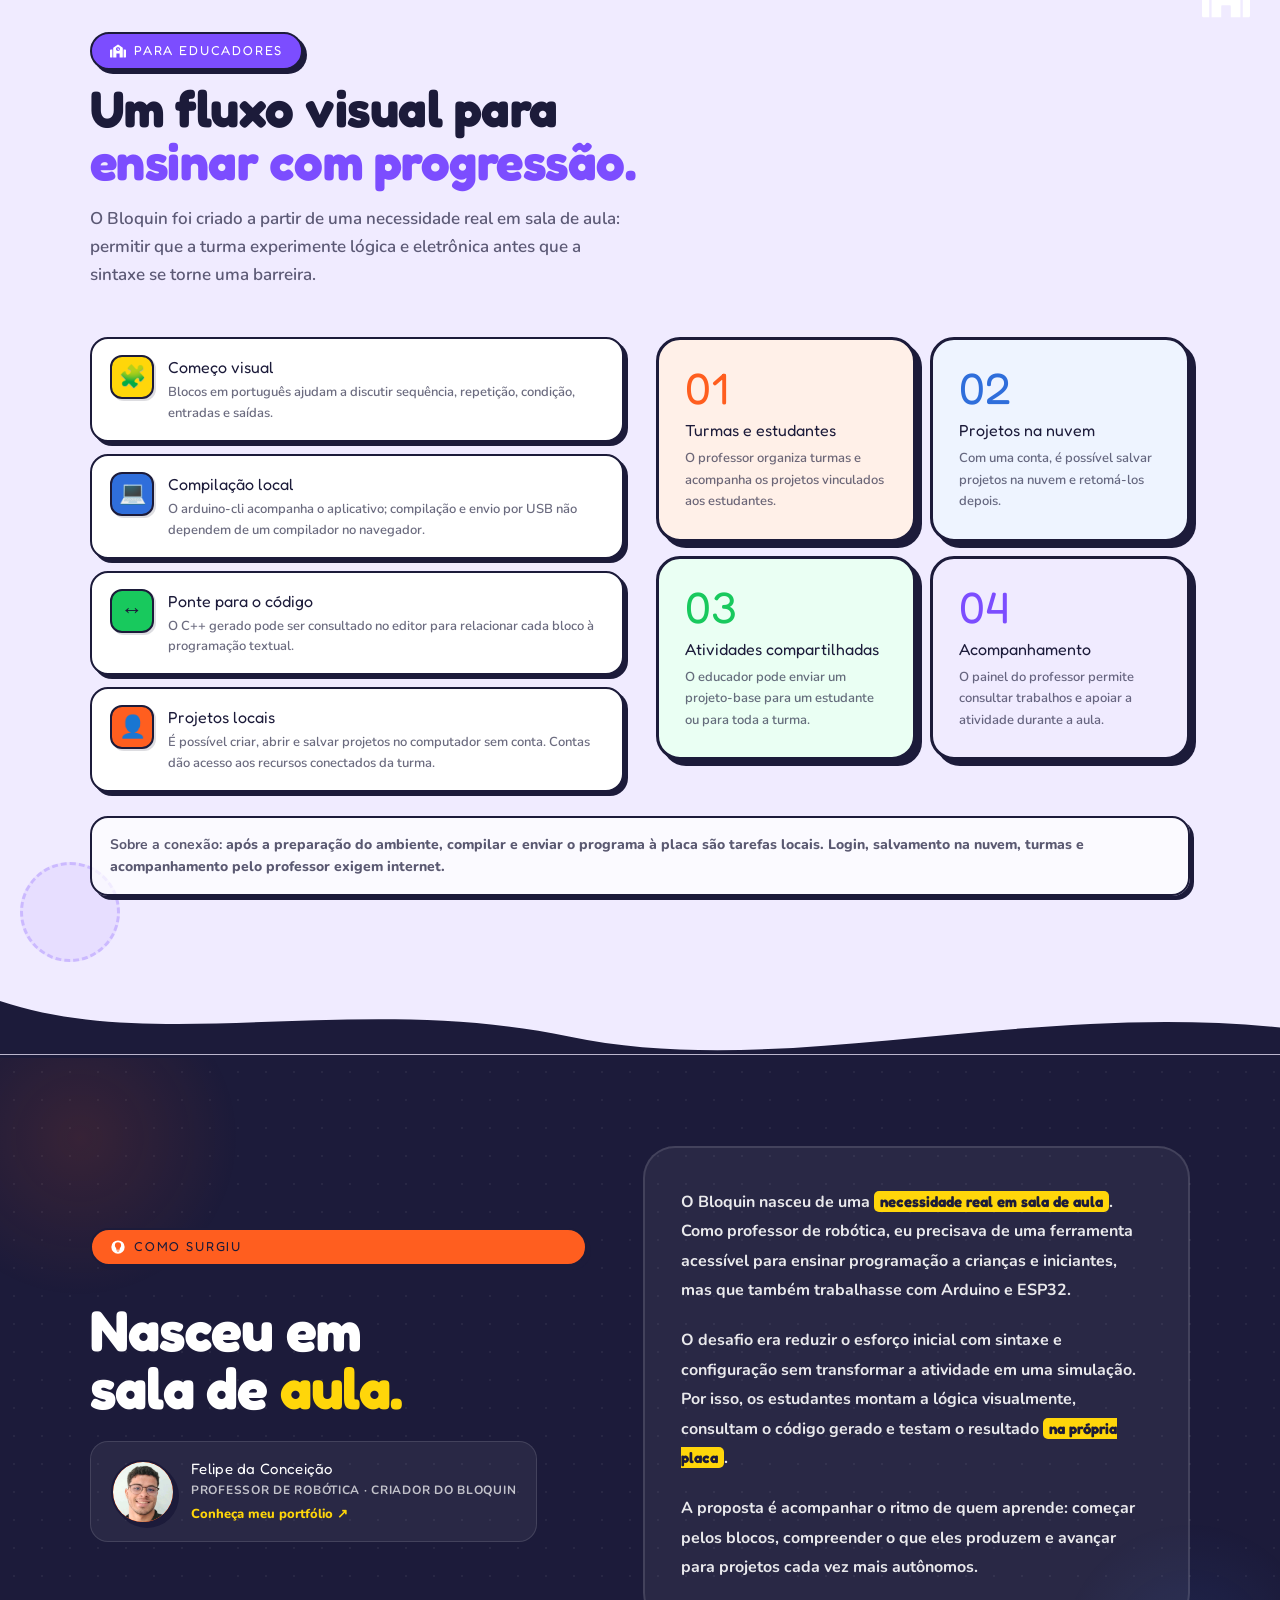
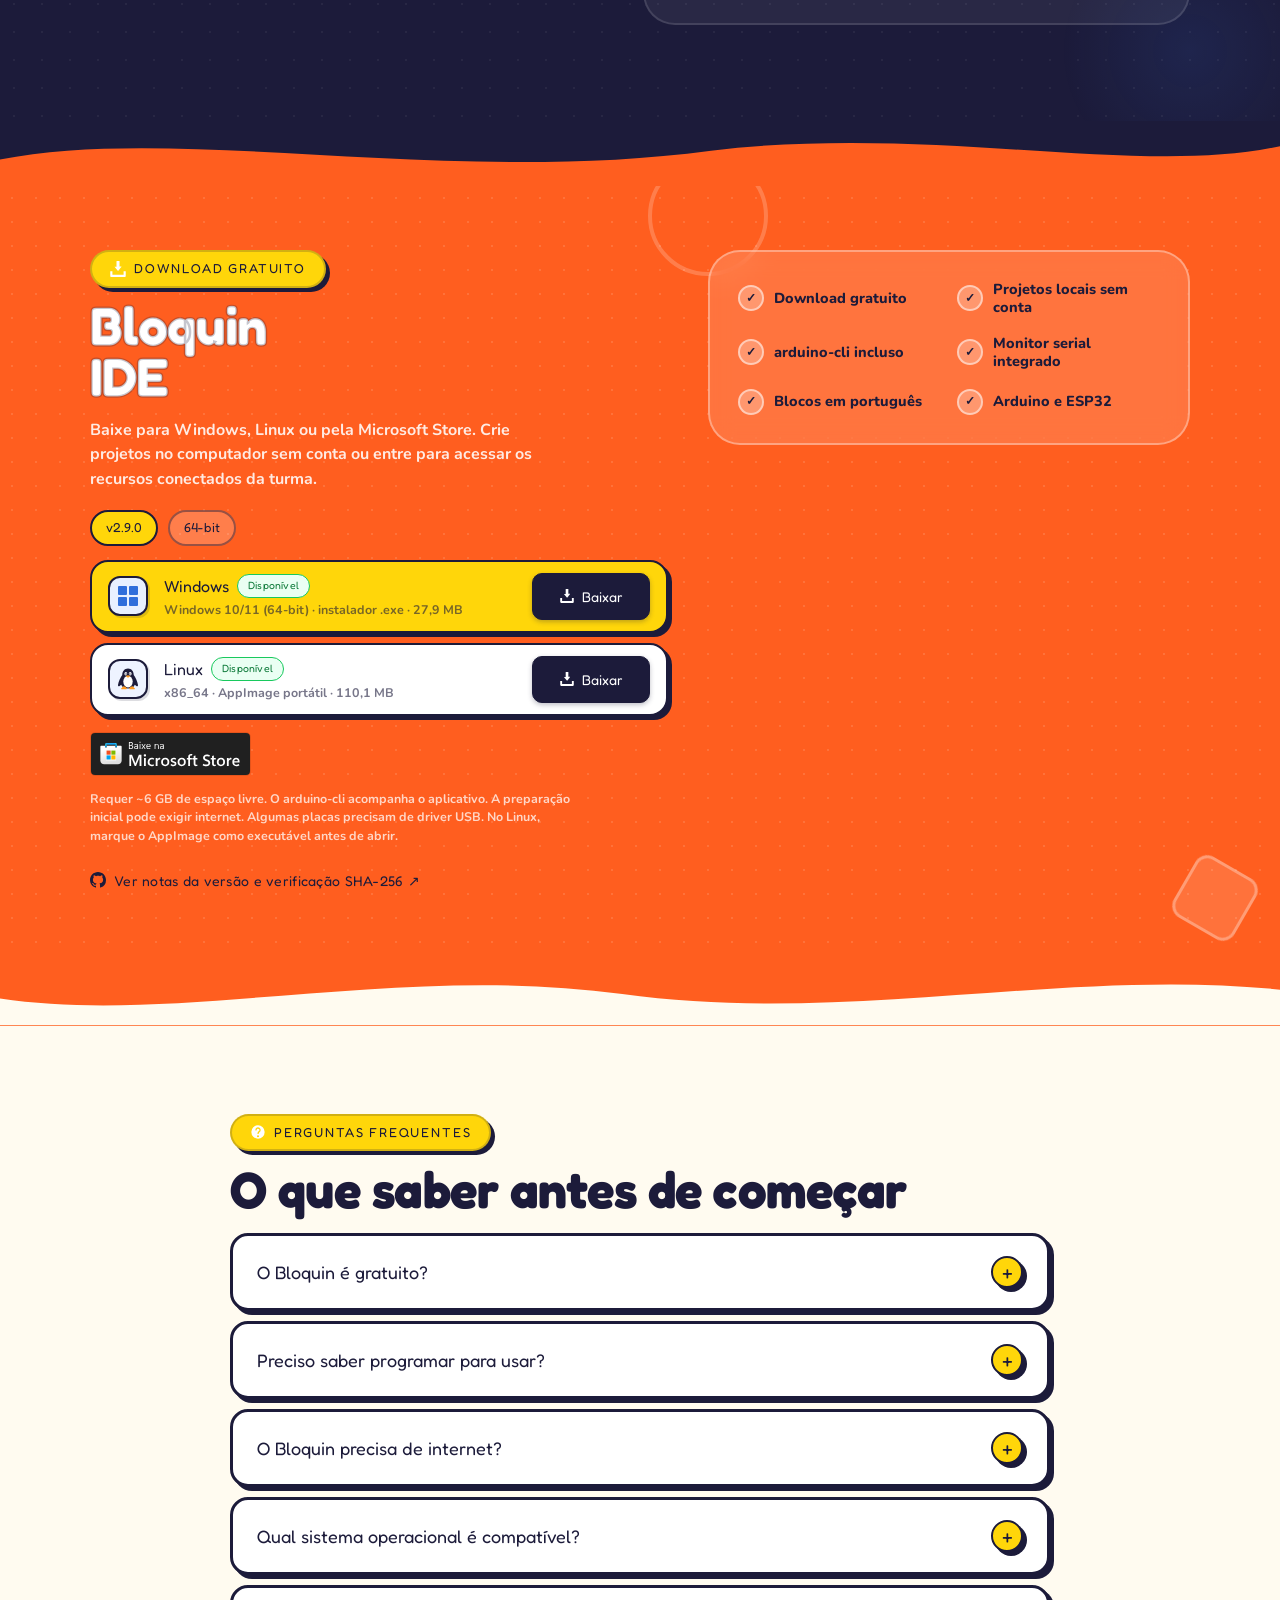
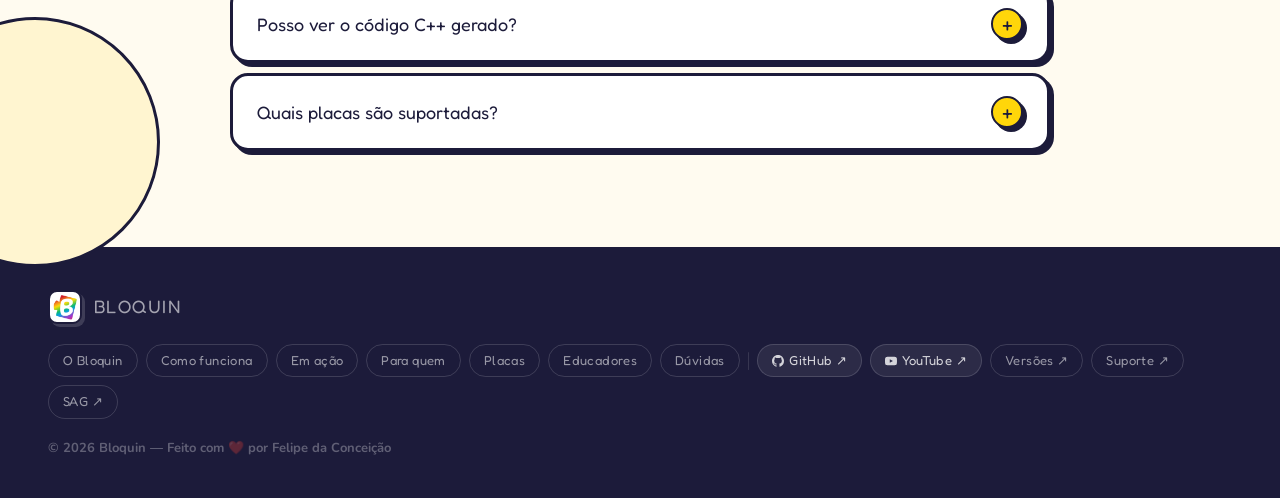
==== commit 8e2e2a45: "Update version to 2.9.0" ====
--- a/index.html
+++ b/index.html
@@ -42,7 +42,7 @@
   "operatingSystem": "Windows 10/11 (64-bit) e Linux x86_64",
   "inLanguage": "pt-BR",
   "isAccessibleForFree": true,
-  "softwareVersion": "2.7.1",
+  "softwareVersion": "2.9.0",
   "downloadUrl": "https://github.com/FelipeSilva10/bloquin-releases/releases/latest",
   "screenshot": "https://bloquin.online/assets/Logo_Bloquin.png",
   "offers": {
@@ -101,7 +101,7 @@
       "name": "O Bloquin precisa de internet?",
       "acceptedAnswer": {
         "@type": "Answer",
-        "text": "A compilação e o envio para a placa são feitos localmente pelo aplicativo. Recursos conectados, como contas, projetos na nuvem e painel do professor, precisam de internet."
+        "text": "A preparação inicial pode exigir internet. Depois disso, a compilação e o envio para a placa são feitos localmente pelo aplicativo. Contas, projetos na nuvem e painel do professor precisam de internet."
       }
     },
     {
@@ -2057,7 +2057,7 @@
         <p class="sec-sub" style="color:rgba(28,27,58,0.72);">A interface visual ajuda quem ainda não domina sintaxe a concentrar-se em sequência, condições, repetição e interação com componentes reais.</p>
         <div class="stat-pills">
           <div class="stat-pill"><span class="sp-val">Visual</span><span class="sp-key">Lógica por blocos</span></div>
-          <div class="stat-pill"><span class="sp-val">Gradual</span><span class="sp-key">C++ sempre visível</span></div>
+          <div class="stat-pill"><span class="sp-val">Gradual</span><span class="sp-key">Consulta ao C++</span></div>
           <div class="stat-pill"><span class="sp-val">Concreto</span><span class="sp-key">Resultado na placa</span></div>
         </div>
         <div class="quote-card">
@@ -2138,11 +2138,11 @@
         </div>
         <div class="edu-feat">
           <div class="ef-icon i-green">↔</div>
-          <div class="ef-content"><div class="ef-title">Ponte para o código</div><div class="ef-desc">O C++ gerado fica visível para relacionar cada bloco à programação textual.</div></div>
+          <div class="ef-content"><div class="ef-title">Ponte para o código</div><div class="ef-desc">O C++ gerado pode ser consultado no editor para relacionar cada bloco à programação textual.</div></div>
         </div>
         <div class="edu-feat">
           <div class="ef-icon i-orange">👤</div>
-          <div class="ef-content"><div class="ef-title">Modo visitante</div><div class="ef-desc">É possível experimentar o editor sem criar conta. Contas liberam os recursos conectados da turma.</div></div>
+          <div class="ef-content"><div class="ef-title">Projetos locais</div><div class="ef-desc">É possível criar, abrir e salvar projetos no computador sem conta. Contas dão acesso aos recursos conectados da turma.</div></div>
         </div>
       </div>
 
@@ -2156,7 +2156,7 @@
         <div class="edu-card-b ecb-2 reveal reveal-d2">
           <div class="ecb-num">02</div>
           <div class="ecb-title">Projetos na nuvem</div>
-          <div class="ecb-desc">Contas conectadas salvam projetos automaticamente e permitem retomá-los depois.</div>
+          <div class="ecb-desc">Com uma conta, é possível salvar projetos na nuvem e retomá-los depois.</div>
         </div>
         <div class="edu-card-b ecb-3 reveal reveal-d3">
           <div class="ecb-num">03</div>
@@ -2170,7 +2170,7 @@
         </div>
       </div>
     </div>
-    <p class="edu-note reveal"><strong>Sobre a conexão:</strong> compilar e enviar o programa à placa são tarefas locais. Login, salvamento na nuvem, turmas e acompanhamento pelo professor exigem internet.</p>
+    <p class="edu-note reveal"><strong>Sobre a conexão:</strong> após a preparação do ambiente, compilar e enviar o programa à placa são tarefas locais. Login, salvamento na nuvem, turmas e acompanhamento pelo professor exigem internet.</p>
   </div>
 </section>
 
@@ -2228,9 +2228,9 @@
     <div class="dl-left">
       <div class="sec-eye sticker reveal" style="background:var(--yellow);color:var(--dark);border-color:rgba(28,27,58,0.2);"><img src="assets/icon-download.svg" alt="" aria-hidden="true" style="width:16px;height:16px;vertical-align:-3px;display:inline;"> Download gratuito</div>
       <h2 class="dl-h2 reveal reveal-d1">Bloquin<br>IDE</h2>
-      <p class="dl-sub reveal reveal-d2">Baixe agora para Windows, Linux ou pela Microsoft Store. Experimente no modo visitante ou entre com uma conta para os recursos conectados da turma.</p>
+      <p class="dl-sub reveal reveal-d2">Baixe para Windows, Linux ou pela Microsoft Store. Crie projetos no computador sem conta ou entre para acessar os recursos conectados da turma.</p>
       <div class="dl-meta reveal reveal-d3">
-        <span class="dl-tag dl-tag-version" id="dl-version-tag">v2.7.1</span>
+        <span class="dl-tag dl-tag-version" id="dl-version-tag">v2.9.0</span>
         <span class="dl-tag">64-bit</span>
       </div>
 
@@ -2247,10 +2247,10 @@
             </div>
             <div class="dl-plat-body">
               <div class="dl-plat-top"><span class="dl-plat-name">Windows</span><span class="dl-status dl-status-ok">Disponível</span></div>
-              <p class="dl-plat-meta" id="dl-meta-windows">Windows 10/11 (64-bit) · instalador .exe · 22,2 MB</p>
+              <p class="dl-plat-meta" id="dl-meta-windows">Windows 10/11 (64-bit) · instalador .exe · 27,9 MB</p>
             </div>
           </div>
-          <a class="dl-plat-btn dl-plat-btn-primary" id="dl-btn-windows" href="https://github.com/FelipeSilva10/bloquin-releases/releases/latest" target="_blank" rel="noopener" aria-label="Baixar Bloquin para Windows — instalador .exe, 22,2 MB"><img src="assets/icon-download.svg" alt="" aria-hidden="true" style="width:14px;height:14px;"> Baixar</a>
+          <a class="dl-plat-btn dl-plat-btn-primary" id="dl-btn-windows" href="https://github.com/FelipeSilva10/bloquin-releases/releases/latest" target="_blank" rel="noopener" aria-label="Baixar Bloquin para Windows — instalador .exe, 27,9 MB"><img src="assets/icon-download.svg" alt="" aria-hidden="true" style="width:14px;height:14px;"> Baixar</a>
         </div>
 
         <div class="dl-plat dl-plat-available">
@@ -2270,16 +2270,16 @@
             </div>
             <div class="dl-plat-body">
               <div class="dl-plat-top"><span class="dl-plat-name">Linux</span><span class="dl-status dl-status-ok">Disponível</span></div>
-              <p class="dl-plat-meta" id="dl-meta-linux">x86_64 · AppImage portátil · 103,3 MB</p>
+              <p class="dl-plat-meta" id="dl-meta-linux">x86_64 · AppImage portátil · 110,1 MB</p>
             </div>
           </div>
-          <a class="dl-plat-btn" id="dl-btn-linux" href="https://github.com/FelipeSilva10/bloquin-releases/releases/latest/download/Bloquin-Linux-x86_64.AppImage" target="_blank" rel="noopener" aria-label="Baixar Bloquin para Linux — AppImage, 103,3 MB"><img src="assets/icon-download.svg" alt="" aria-hidden="true" style="width:14px;height:14px;"> Baixar</a>
+          <a class="dl-plat-btn" id="dl-btn-linux" href="https://github.com/FelipeSilva10/bloquin-releases/releases/latest/download/Bloquin-Linux-x86_64.AppImage" target="_blank" rel="noopener" aria-label="Baixar Bloquin para Linux — AppImage, 110,1 MB"><img src="assets/icon-download.svg" alt="" aria-hidden="true" style="width:14px;height:14px;"> Baixar</a>
         </div>
 
         <a class="dl-store-badge" id="dl-btn-store" href="https://apps.microsoft.com/detail/9N3MJX3CVHW4" target="_blank" rel="noopener" aria-label="Abrir Bloquin na Microsoft Store"><img src="assets/ms-store-badge.svg" alt="Baixe na Microsoft Store" width="161" height="44"></a>
       </div>
 
-      <p class="dl-req-note reveal reveal-d4">Requer ~6 GB de espaço livre. Nenhuma instalação adicional — o arduino-cli já vem incluso. No Linux, marque o AppImage como executável antes de abrir.</p>
+      <p class="dl-req-note reveal reveal-d4">Requer ~6 GB de espaço livre. O arduino-cli acompanha o aplicativo. A preparação inicial pode exigir internet. Algumas placas precisam de driver USB. No Linux, marque o AppImage como executável antes de abrir.</p>
 
       <a class="dl-github-link reveal reveal-d4" href="https://github.com/FelipeSilva10/bloquin-releases/releases/latest" target="_blank" rel="noopener">
         <svg viewBox="0 0 24 24" style="width:16px;height:16px;fill:currentColor;flex-shrink:0;" xmlns="http://www.w3.org/2000/svg" aria-hidden="true"><path d="M12 0C5.37 0 0 5.37 0 12c0 5.31 3.435 9.795 8.205 11.385.6.105.825-.255.825-.57 0-.285-.015-1.23-.015-2.235-3.015.555-3.795-.735-4.035-1.41-.135-.345-.72-1.41-1.23-1.695-.42-.225-1.02-.78-.015-.795.945-.015 1.62.87 1.845 1.23 1.08 1.815 2.805 1.305 3.495.99.105-.78.42-1.305.765-1.605-2.67-.3-5.46-1.335-5.46-5.925 0-1.305.465-2.385 1.23-3.225-.12-.3-.54-1.53.12-3.18 0 0 1.005-.315 3.3 1.23.96-.27 1.98-.405 3-.405s2.04.135 3 .405c2.295-1.56 3.3-1.23 3.3-1.23.66 1.65.24 2.88.12 3.18.765.84 1.23 1.905 1.23 3.225 0 4.605-2.805 5.625-5.475 5.925.435.375.81 1.095.81 2.22 0 1.605-.015 2.895-.015 3.3 0 .315.225.69.825.57A12.02 12.02 0 0 0 24 12c0-6.63-5.37-12-12-12z"/></svg>
@@ -2289,7 +2289,7 @@
     <div class="dl-right-box reveal reveal-d2">
       <div class="dl-checklist">
         <div class="dl-check"><div class="dl-check-icon">✓</div> Download gratuito</div>
-        <div class="dl-check"><div class="dl-check-icon">✓</div> Modo visitante</div>
+        <div class="dl-check"><div class="dl-check-icon">✓</div> Projetos locais sem conta</div>
         <div class="dl-check"><div class="dl-check-icon">✓</div> arduino-cli incluso</div>
         <div class="dl-check"><div class="dl-check-icon">✓</div> Monitor serial integrado</div>
         <div class="dl-check"><div class="dl-check-icon">✓</div> Blocos em português</div>
@@ -2320,7 +2320,7 @@
       </div>
       <div class="faq-item reveal reveal-d3">
         <button class="faq-q" type="button" id="faq-q-3" aria-expanded="false" aria-controls="faq-a-3">O Bloquin precisa de internet?<span class="faq-badge" aria-hidden="true">+</span></button>
-        <div class="faq-a" id="faq-a-3" role="region" aria-labelledby="faq-q-3" hidden>A compilação e o envio para a placa são feitos localmente. Login, projetos na nuvem, turmas e painel do professor são recursos conectados e precisam de internet.</div>
+        <div class="faq-a" id="faq-a-3" role="region" aria-labelledby="faq-q-3" hidden>A preparação inicial pode exigir internet. Depois disso, a compilação e o envio para a placa são feitos localmente. Login, projetos na nuvem, turmas e painel do professor precisam de internet.</div>
       </div>
       <div class="faq-item reveal reveal-d4">
         <button class="faq-q" type="button" id="faq-q-4" aria-expanded="false" aria-controls="faq-a-4">Qual sistema operacional é compatível?<span class="faq-badge" aria-hidden="true">+</span></button>
@@ -2344,7 +2344,7 @@
         <dt>Preciso saber programar para usar?</dt>
         <dd>Não. É possível começar pela lógica em blocos e consultar o C++ gerado.</dd>
         <dt>O Bloquin precisa de internet?</dt>
-        <dd>Compilação e envio à placa são locais. Recursos de conta, nuvem e turma precisam de conexão.</dd>
+        <dd>A preparação inicial pode exigir internet. Depois disso, compilação e envio à placa são locais. Recursos de conta, nuvem e turma precisam de conexão.</dd>
         <dt>Qual sistema operacional é compatível?</dt>
         <dd>Windows 10 e Windows 11 (64 bits), com instalador .exe ou pela Microsoft Store, e Linux x86_64, no formato AppImage.</dd>
         <dt>Posso ver o código C++ gerado?</dt>
